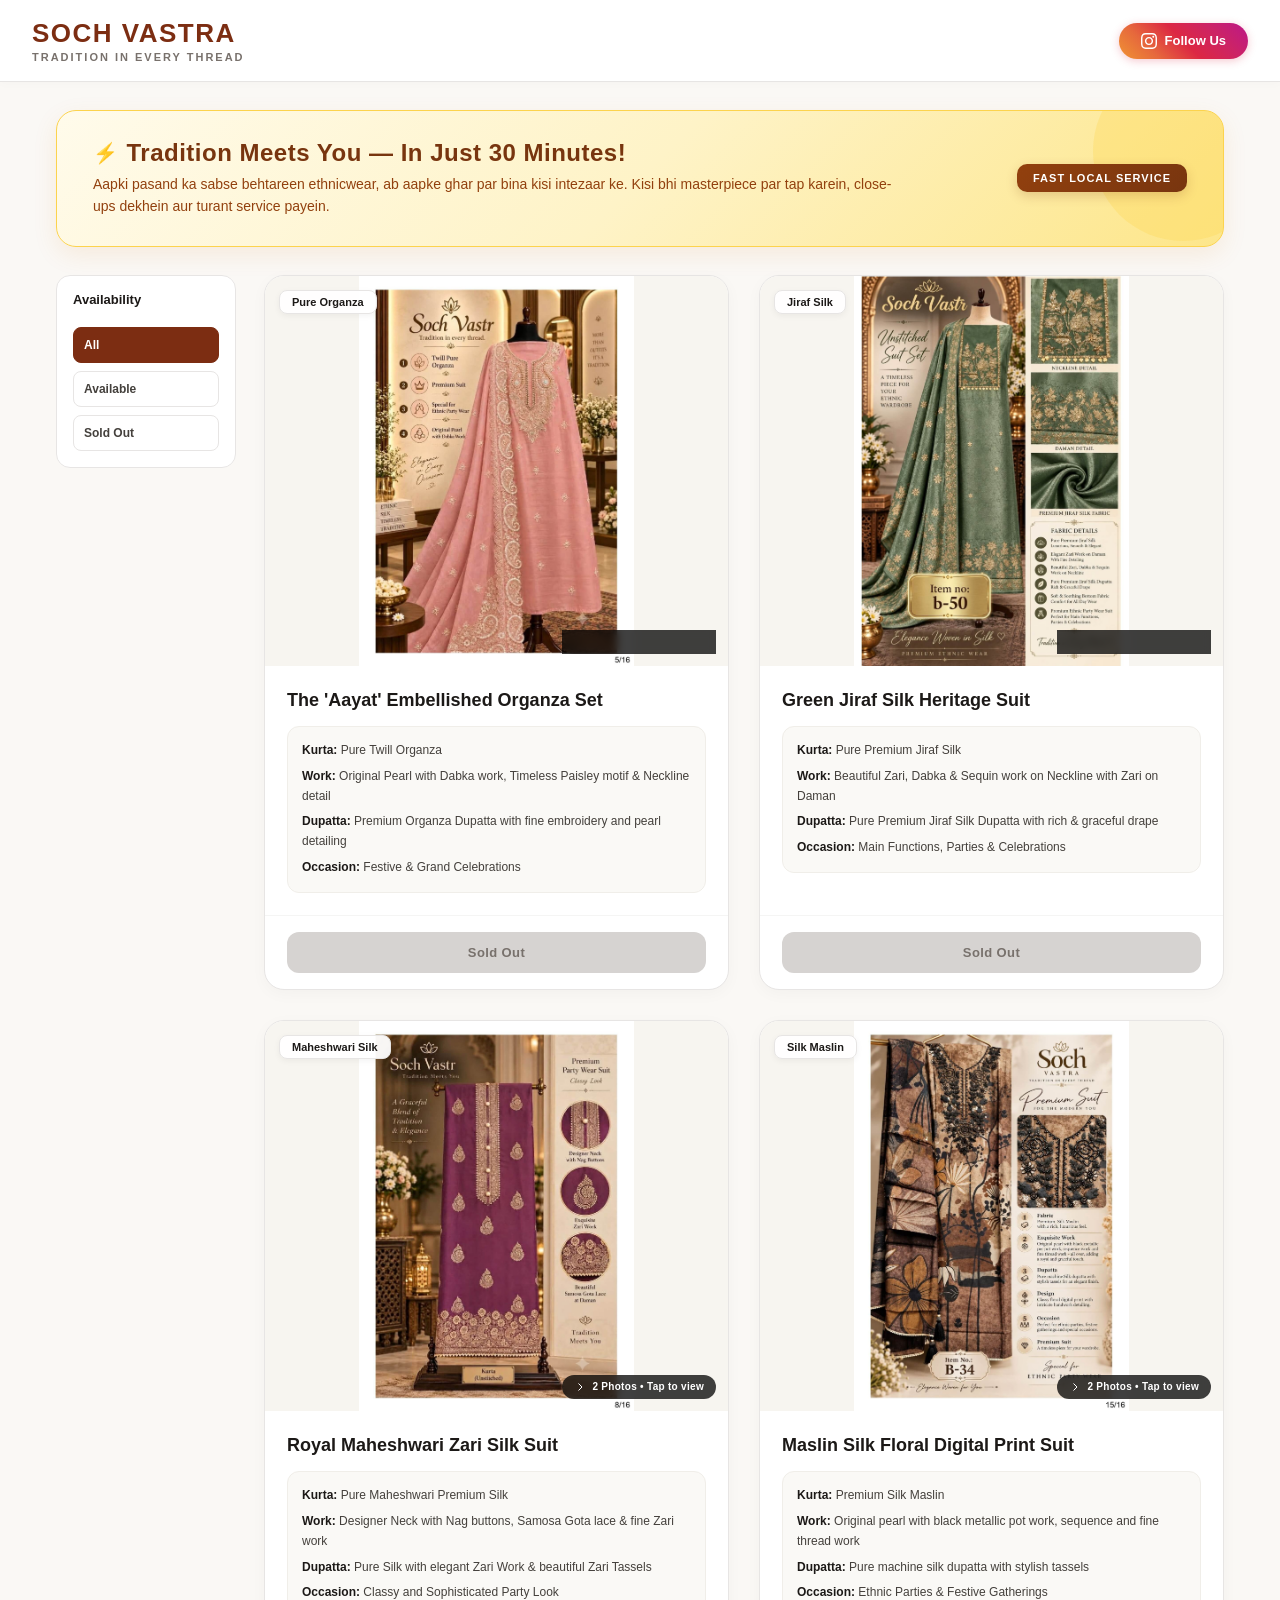
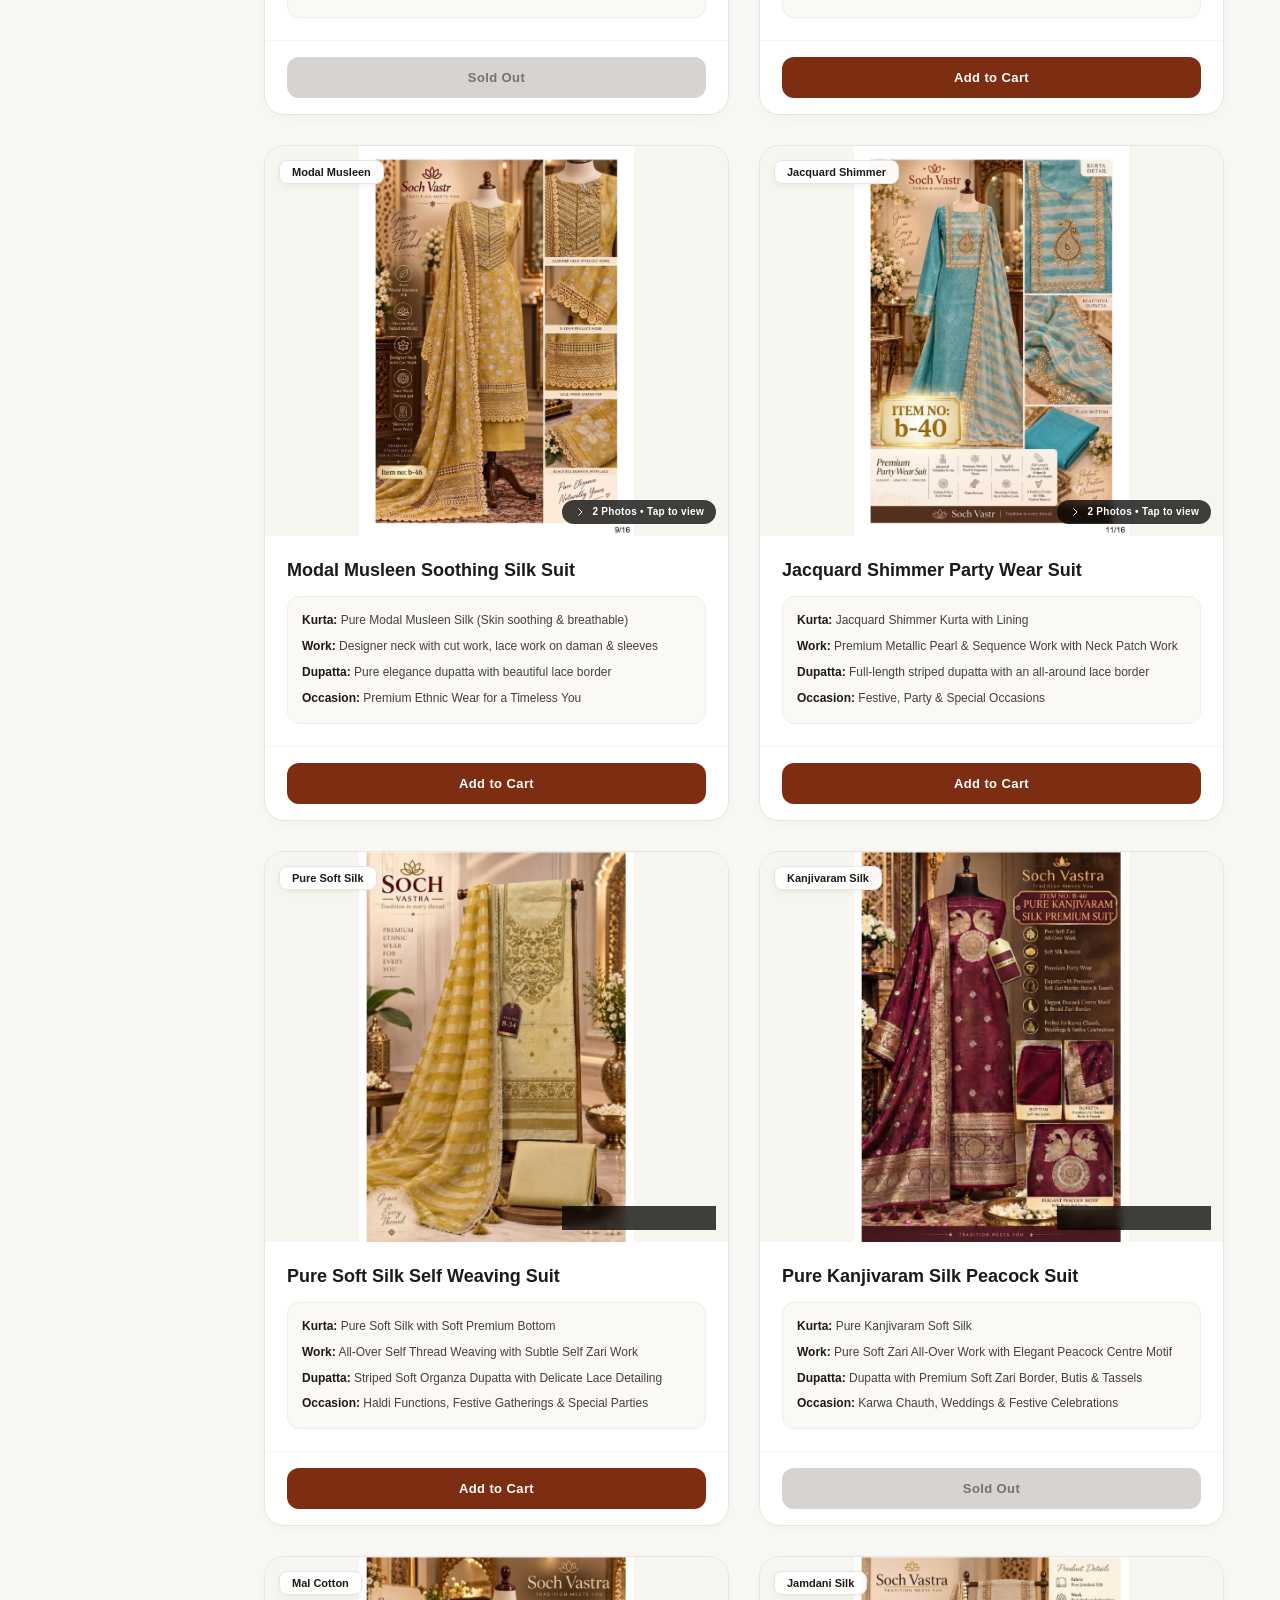
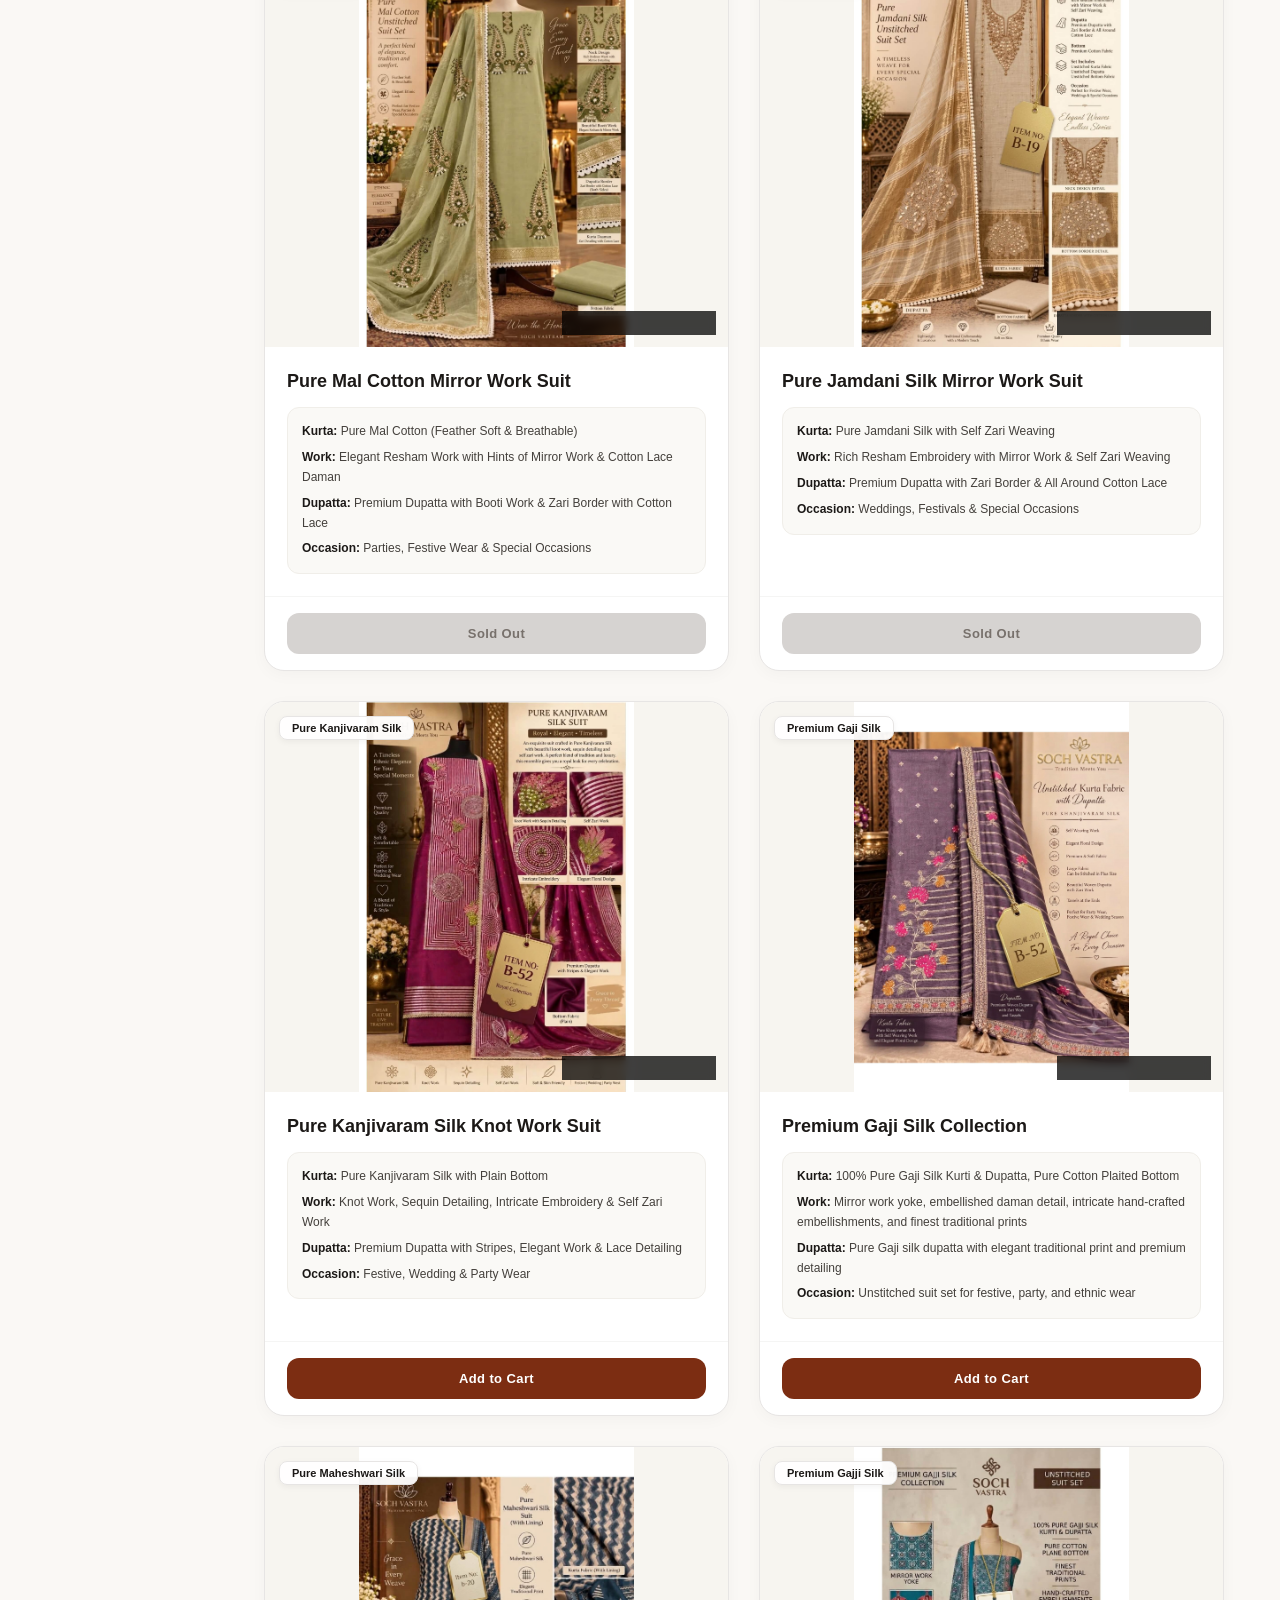
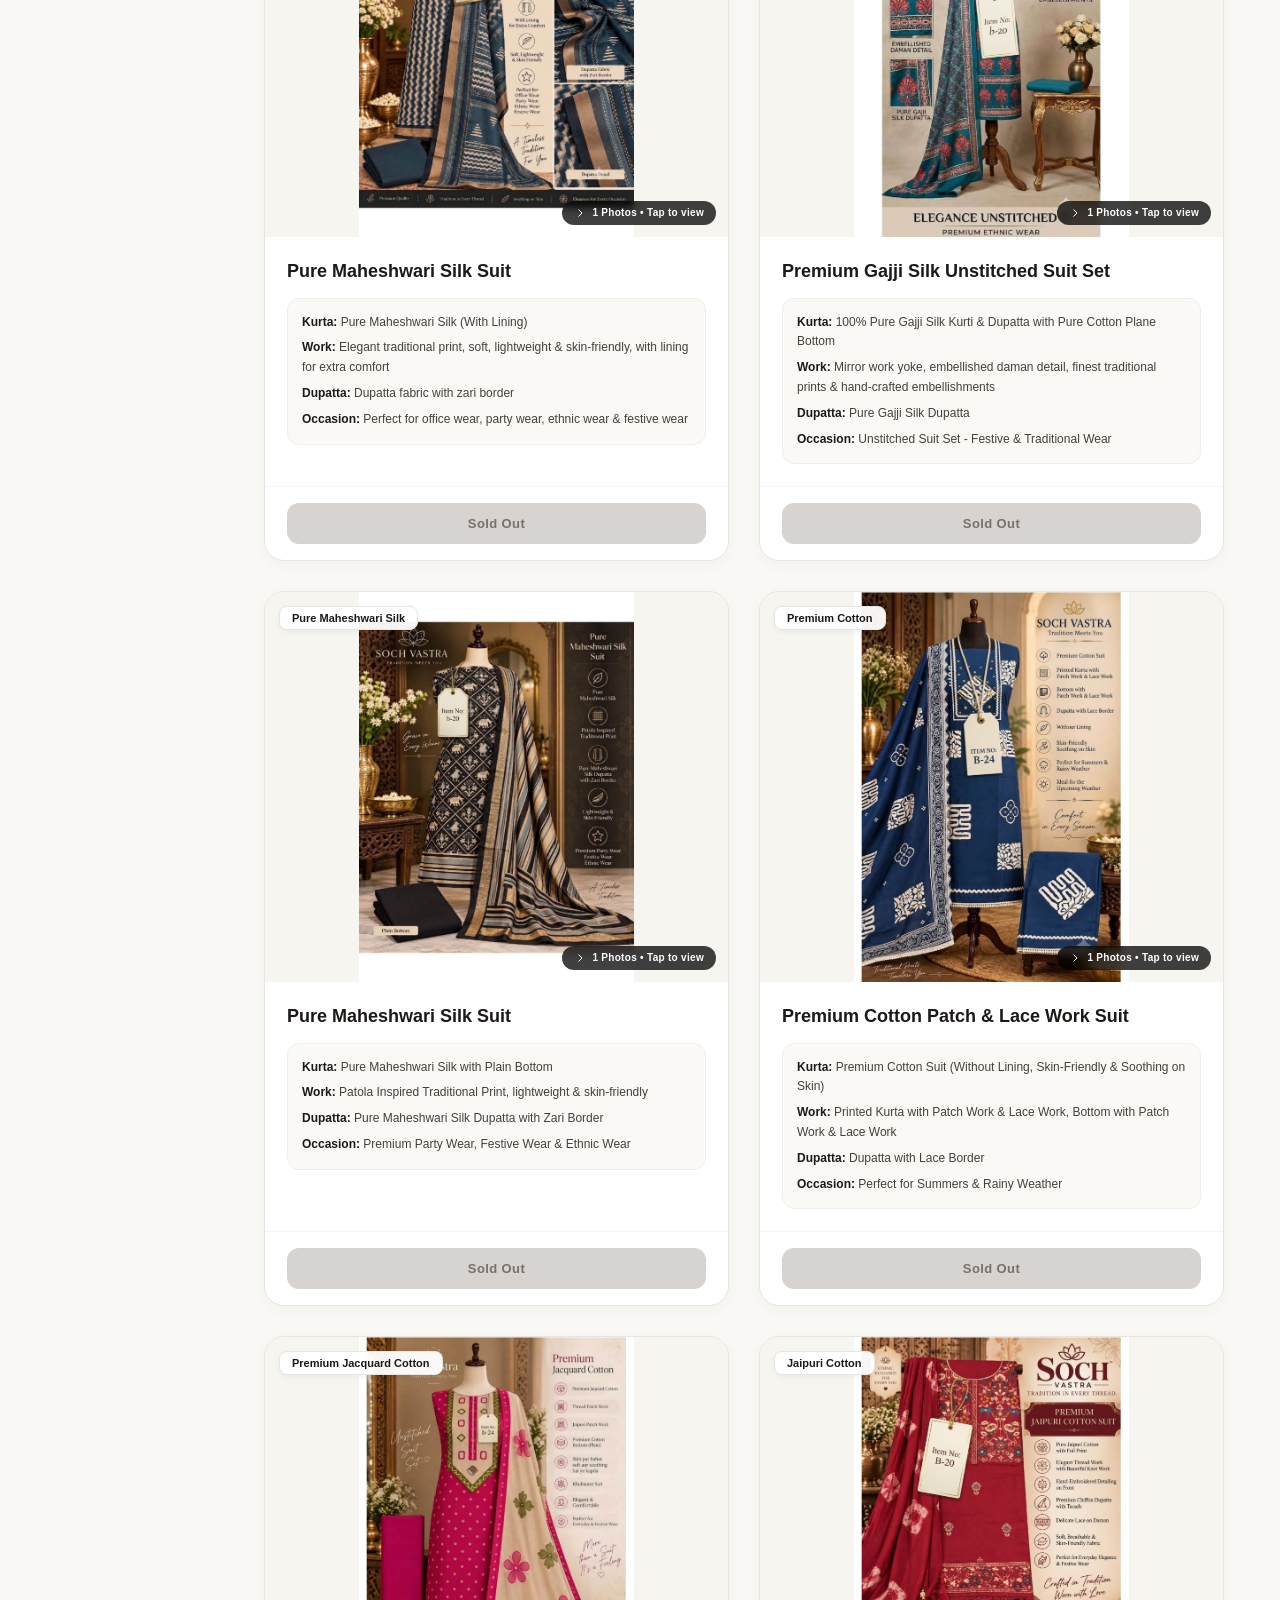
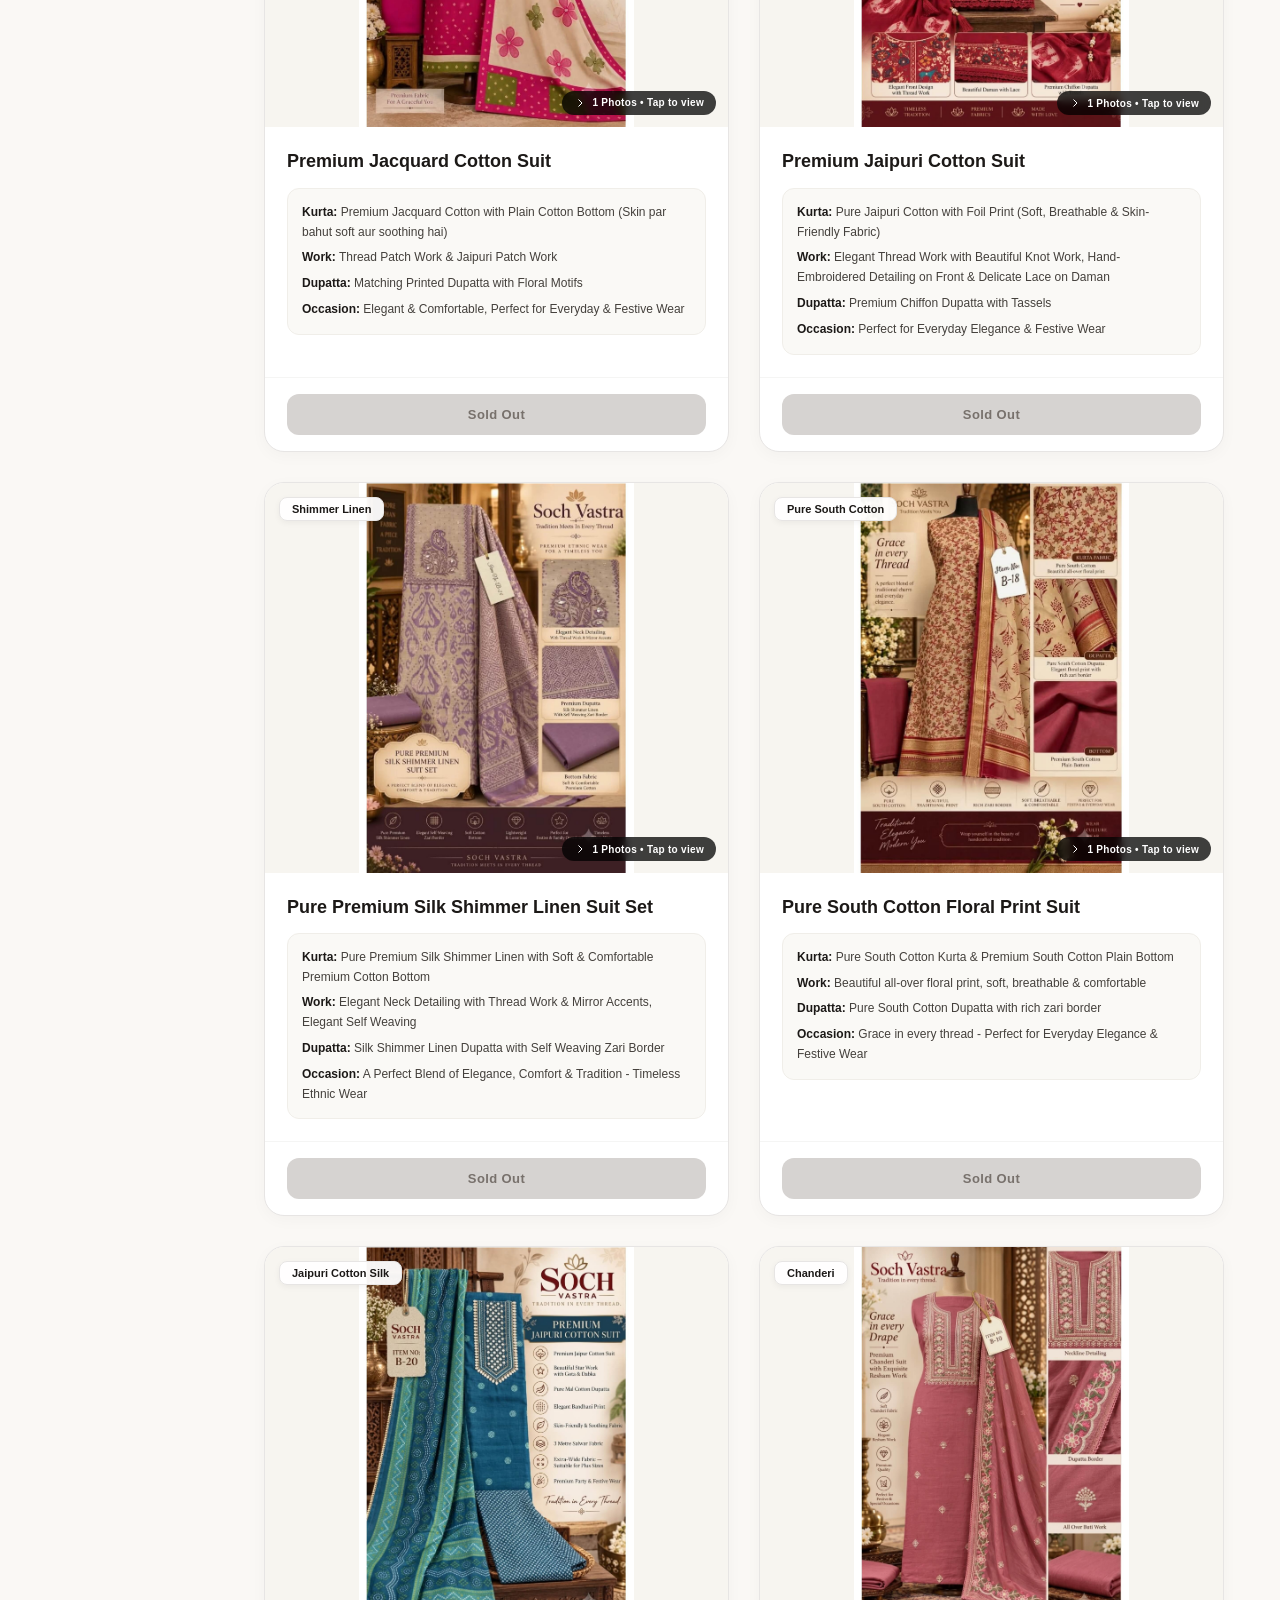
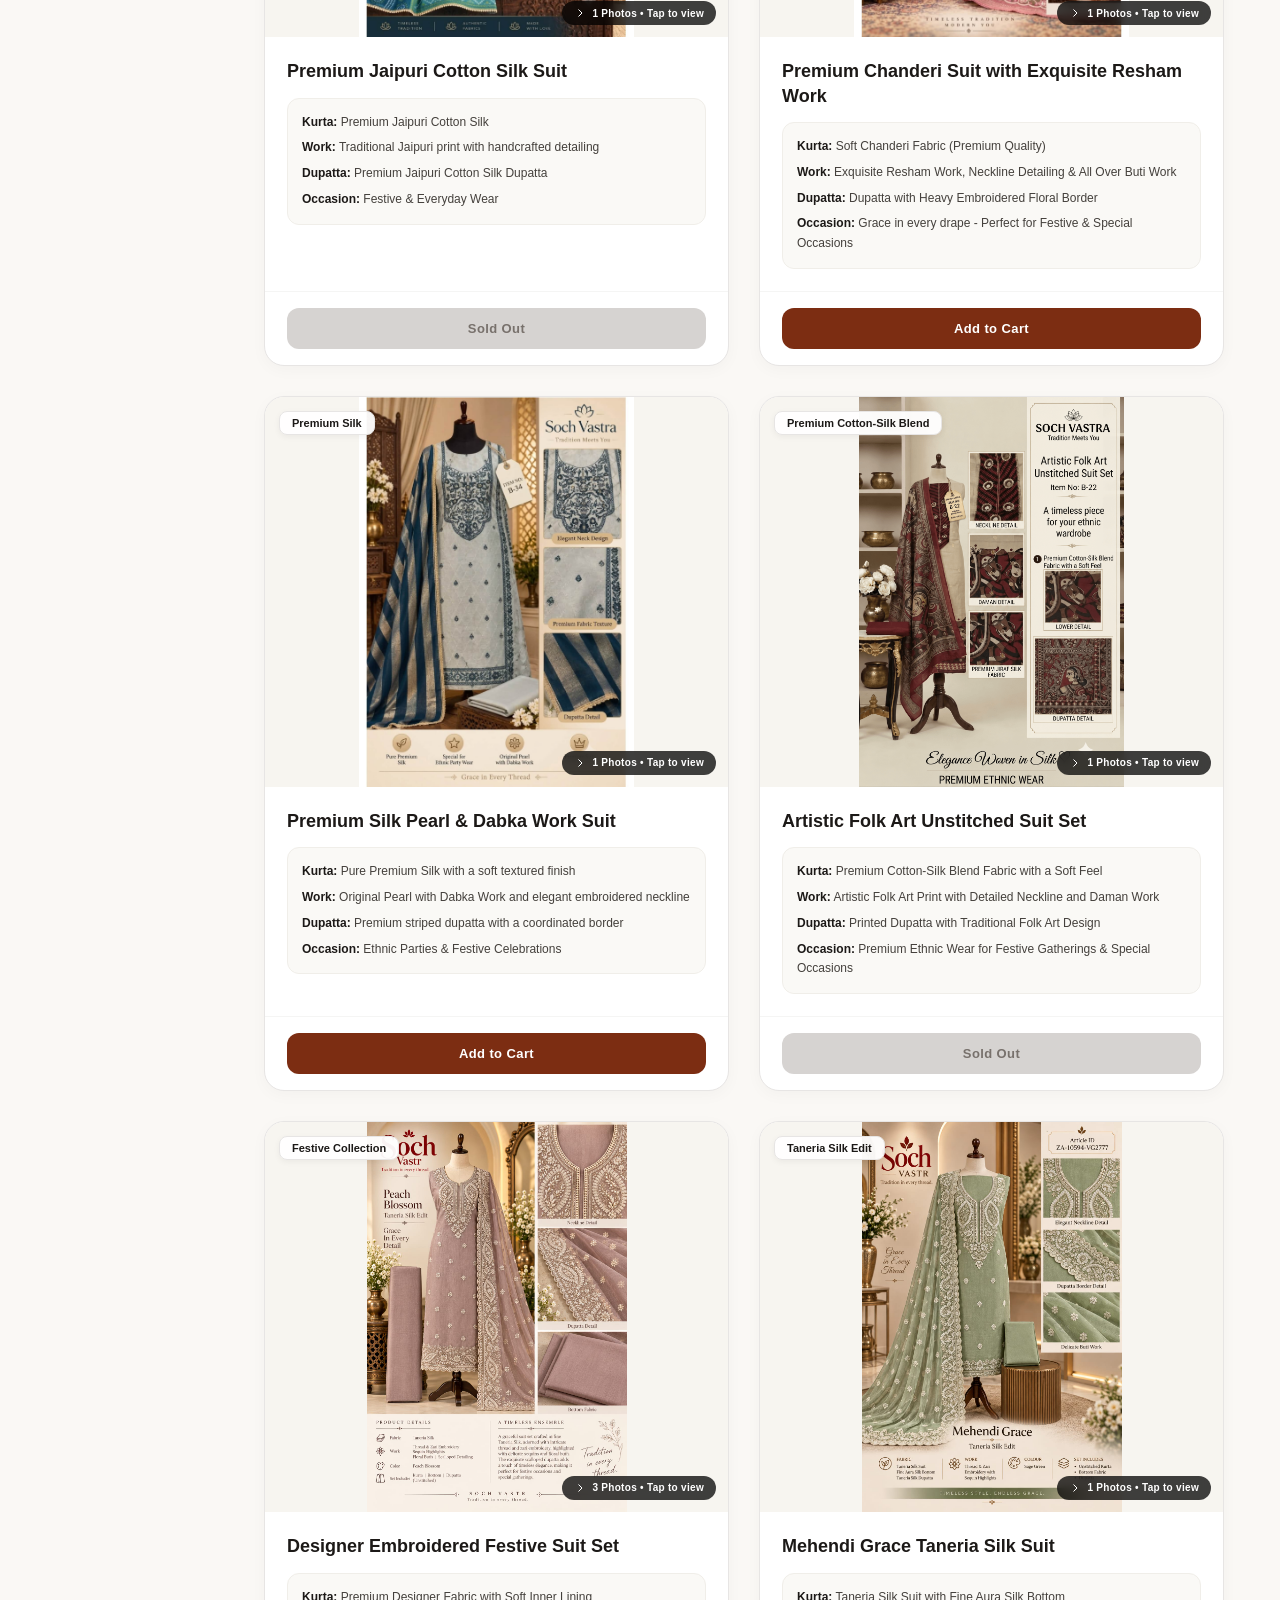
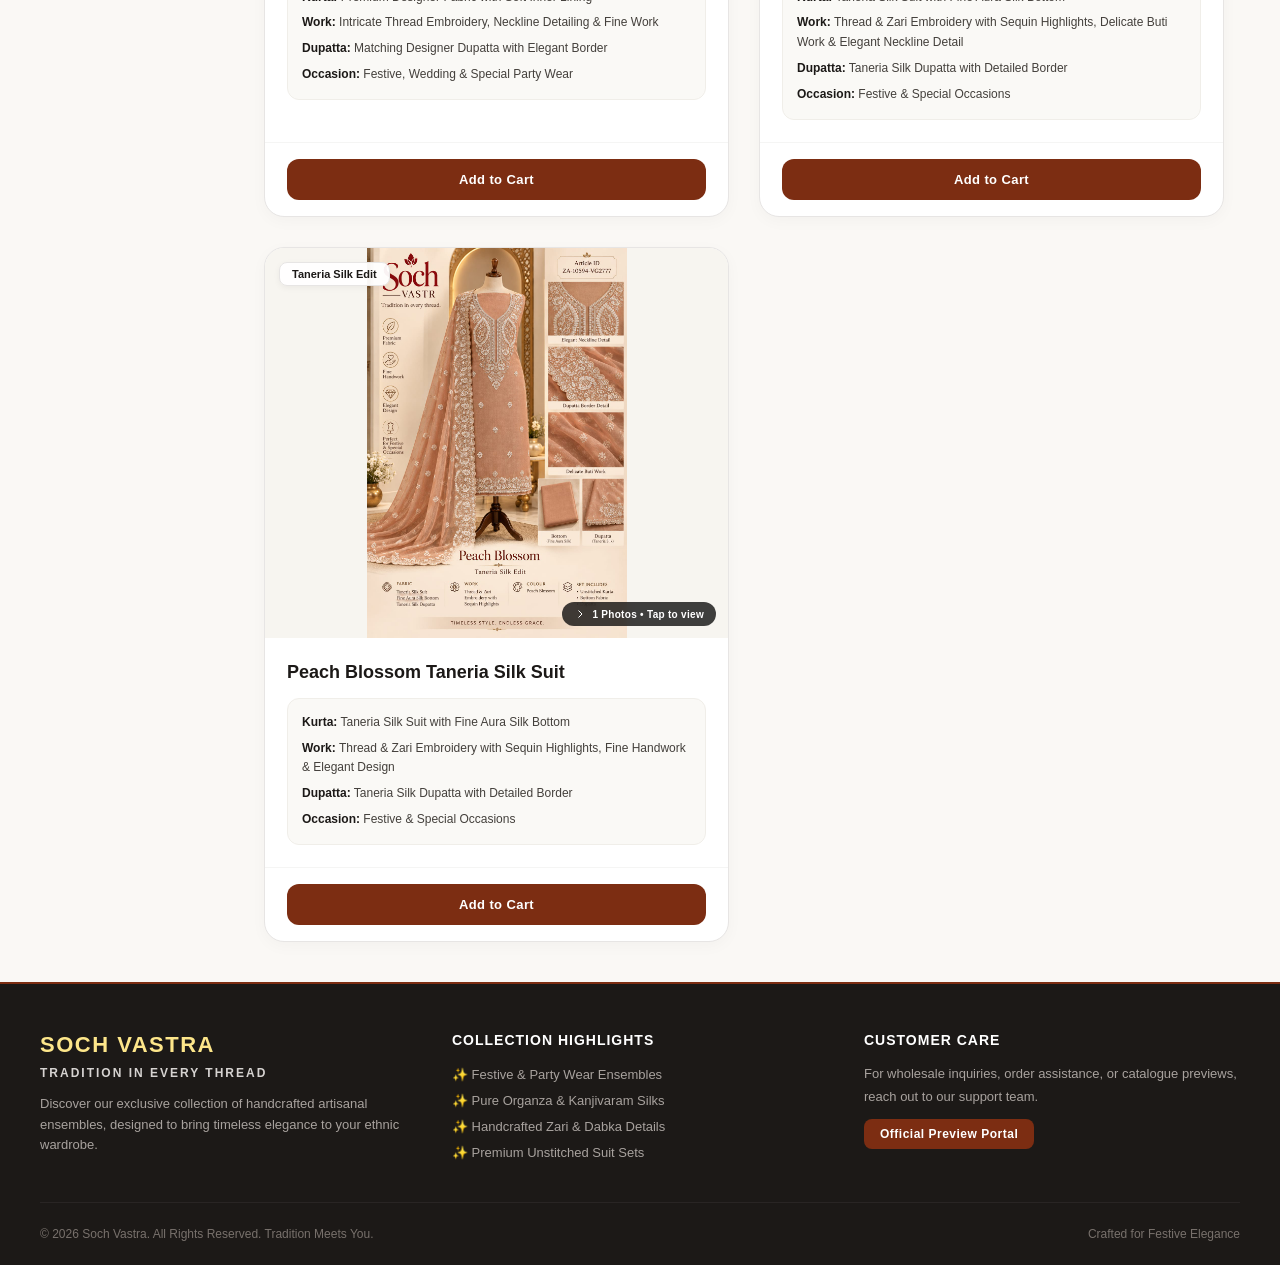
==== index.html @ 13b98786 "Update index.html" ====
<!DOCTYPE html>
<html lang="en">
<head>
  <meta charset="UTF-8" />
  <meta name="viewport" content="width=device-width, initial-scale=1.0" />
  <title>Soch Vastra | Festive Collection Vol. 1</title>
  <style>
    * { box-sizing: border-box; margin: 0; padding: 0; font-family: -apple-system, BlinkMacSystemFont, "Segoe UI", Roboto, sans-serif; }
    body { background-color: #FAF8F5; color: #2D2A26; padding-bottom: 0px; }
    
    header { position: sticky; top: 0; z-index: 30; background: #ffffff; border-bottom: 1px solid #E7E5E4; padding: 18px 32px; display: flex; align-items: center; justify-content: space-between; box-shadow: 0 2px 10px rgba(0,0,0,0.02); }
    .brand h1 { font-size: 26px; font-weight: 800; color: #7C2D12; letter-spacing: 1.5px; }
    .brand p { font-size: 11px; color: #78716C; text-transform: uppercase; letter-spacing: 2px; font-weight: 600; margin-top: 2px; }
    
    .header-actions { display: flex; gap: 12px; align-items: center; }

    /* Instagram Follow Button Styling */
    .insta-btn { background: linear-gradient(45deg, #f09433 0%, #e6683c 25%, #dc2743 50%, #cc2366 75%, #bc1888 100%); color: #ffffff; border: none; padding: 10px 22px; border-radius: 999px; cursor: pointer; display: flex; align-items: center; gap: 8px; font-size: 13px; font-weight: 600; text-decoration: none; transition: opacity 0.2s, transform 0.1s; box-shadow: 0 2px 8px rgba(220, 39, 67, 0.25); }
    .insta-btn:hover { opacity: 0.92; transform: translateY(-1px); }
    .insta-btn svg { width: 16px; height: 16px; fill: currentColor; }

    /* Updated Classy Royal Banner */
    .banner { max-width: 1200px; margin: 28px auto; padding: 28px 36px; background: linear-gradient(135deg, #FFFBEB 0%, #FEF3C7 50%, #FDE68A 100%); border: 1.5px solid #FCD34D; border-radius: 20px; display: flex; flex-wrap: wrap; align-items: center; justify-content: space-between; gap: 16px; box-shadow: 0 8px 24px rgba(217, 119, 6, 0.1); position: relative; overflow: hidden; }
    .banner::before { content: ''; position: absolute; top: -50px; right: -50px; width: 180px; height: 180px; background: rgba(252, 211, 77, 0.3); border-radius: 50%; pointer-events: none; }
    .banner-content { position: relative; z-index: 1; max-width: 820px; }
    .banner h2 { font-size: 24px; color: #78350F; margin-bottom: 6px; font-weight: 800; letter-spacing: 0.5px; display: flex; align-items: center; gap: 8px; }
    .banner h2 span { font-size: 20px; }
    .banner p { font-size: 14px; color: #92400E; font-weight: 500; line-height: 1.6; }
    .notice-tag { background: linear-gradient(135deg, #92400E 0%, #78350F 100%); color: #ffffff; font-size: 11px; font-weight: 700; padding: 8px 16px; border-radius: 10px; letter-spacing: 1px; text-transform: uppercase; box-shadow: 0 4px 12px rgba(120, 53, 15, 0.2); position: relative; z-index: 1; white-space: nowrap; }

    .container { max-width: 1200px; margin: 0 auto; padding: 0 16px; }
    .catalog-layout { display: grid; grid-template-columns: 180px minmax(0, 1fr); gap: 28px; align-items: start; }
    .grid { display: grid; grid-template-columns: repeat(auto-fill, minmax(340px, 1fr)); gap: 30px; }
    .status-filter { position: sticky; top: 104px; background: #ffffff; border: 1px solid #E7E5E4; border-radius: 14px; padding: 16px; }
    .status-filter h3 { color: #1C1917; font-size: 13px; margin-bottom: 12px; }
    .status-filter button { width: 100%; background: transparent; border: 1px solid #E7E5E4; border-radius: 8px; color: #44403C; cursor: pointer; font-size: 12px; font-weight: 600; margin-top: 8px; padding: 10px; text-align: left; }
    .status-filter button.active, .status-filter button:hover { background: #7C2D12; border-color: #7C2D12; color: #ffffff; }
    @media (max-width: 767px) {
      .catalog-layout { grid-template-columns: 1fr; gap: 16px; }
      .status-filter { position: static; display: flex; flex-wrap: wrap; gap: 8px; align-items: center; }
      .status-filter h3 { width: 100%; margin-bottom: 0; }
      .status-filter button { flex: 1 1 30%; margin-top: 0; text-align: center; }
    }

    /* Product Card */
    .card { background: #ffffff; border: 1px solid #E7E5E4; border-radius: 20px; overflow: hidden; display: flex; flex-direction: column; justify-content: space-between; box-shadow: 0 4px 16px rgba(0,0,0,0.03); cursor: pointer; transition: transform 0.25s ease, box-shadow 0.25s ease; }
    .card:hover { transform: translateY(-4px); box-shadow: 0 12px 28px rgba(0,0,0,0.08); }
    .card-img-wrap { position: relative; width: 100%; height: 390px; background: #F5F5F4; overflow: hidden; }
    .card-img-wrap img { width: 100%; height: 100%; object-fit: contain; background-color: #f7f5f0; transition: transform 0.3s ease; }
    .card:hover .card-img-wrap img { transform: scale(1.02); }
    
    .tag-left { position: absolute; top: 14px; left: 14px; background: rgba(255,255,255,0.95); color: #1C1917; font-size: 11px; font-weight: 700; padding: 5px 12px; border-radius: 8px; border: 1px solid #E7E5E4; box-shadow: 0 2px 6px rgba(0,0,0,0.05); z-index: 5; }
    .swipe-hint { position: absolute; bottom: 12px; right: 12px; background: rgba(0,0,0,0.75); backdrop-filter: blur(4px); color: #ffffff; font-size: 10px; font-weight: 600; padding: 6px 12px; border-radius: 20px; display: flex; align-items: center; gap: 6px; letter-spacing: 0.3px; }

    .card-body { padding: 22px; flex: 1; }
    .card-title { font-size: 18px; font-weight: 800; margin-bottom: 14px; color: #1C1917; line-height: 1.35; }
    .details-box { background: #FAF9F6; border: 1px solid #F0EEE9; border-radius: 12px; padding: 14px; font-size: 12px; line-height: 1.65; color: #44403C; display: flex; flex-direction: column; gap: 6px; }
    .details-box strong { color: #1C1917; font-weight: 600; }

    .card-action { padding: 16px 22px; border-top: 1px solid #F5F5F4; }
    .add-btn { width: 100%; background: #7C2D12; color: #ffffff; border: none; padding: 13px; border-radius: 12px; font-size: 13px; font-weight: 700; cursor: pointer; transition: background 0.2s, transform 0.1s; letter-spacing: 0.4px; }
    .add-btn:hover { background: #601F0C; }
    .add-btn:active { transform: scale(0.98); }
    .add-btn:disabled { background: #D6D3D1; color: #78716C; cursor: not-allowed; }
    .add-btn:disabled:hover, .add-btn:disabled:active { background: #D6D3D1; transform: none; }

    /* Modal Styling */
    .modal-overlay { position: fixed; inset: 0; background: rgba(0,0,0,0.7); backdrop-filter: blur(5px); z-index: 60; display: none; align-items: center; justify-content: center; padding: 16px; }
    .modal-box { background: #ffffff; border-radius: 24px; width: 100%; max-width: 920px; max-height: 90vh; overflow-y: auto; display: flex; flex-direction: column; position: relative; box-shadow: 0 24px 48px rgba(0,0,0,0.25); animation: modalPop 0.25s ease-out; }
    @keyframes modalPop { from { transform: scale(0.95); opacity: 0; } to { transform: scale(1); opacity: 1; } }
    
    .modal-close { position: absolute; top: 18px; right: 18px; background: #F5F5F4; border: none; font-size: 20px; width: 38px; height: 38px; border-radius: 50%; cursor: pointer; display: flex; align-items: center; justify-content: center; z-index: 10; color: #44403C; transition: background 0.2s; }
    .modal-close:hover { background: #E7E5E4; }
    
    .modal-content { display: flex; flex-direction: column; }
    @media(min-width: 768px) {
      .modal-content { flex-direction: row; }
    }

    /* Swipeable Gallery */
    .gallery-container { flex: 1.2; background: #FAF9F6; padding: 24px; display: flex; flex-direction: column; align-items: center; border-right: 1px solid #F5F5F4; }
    .swipe-track { width: 100%; display: flex; gap: 14px; overflow-x: auto; scroll-snap-type: x mandatory; -webkit-overflow-scrolling: touch; border-radius: 14px; padding-bottom: 8px; }
    .swipe-track::-webkit-scrollbar { height: 6px; }
    .swipe-track::-webkit-scrollbar-thumb { background: #D6D3D1; border-radius: 4px; }
    .swipe-slide { flex: 0 0 100%; scroll-snap-align: center; height: 440px; display: flex; align-items: center; justify-content: center; background: #ffffff; border-radius: 14px; overflow: hidden; border: 1px solid #E7E5E4; }
    .swipe-slide img { width: 100%; height: 100%; object-fit: contain; }
    
    .thumbnail-row { display: flex; gap: 8px; margin-top: 14px; width: 100%; overflow-x: auto; padding: 4px; }
    .thumb-btn { flex: 0 0 64px; height: 64px; border-radius: 10px; border: 2px solid transparent; overflow: hidden; cursor: pointer; background: #ffffff; transition: border-color 0.2s; }
    .thumb-btn.active { border-color: #7C2D12; }
    .thumb-btn img { width: 100%; height: 100%; object-fit: cover; }

    /* Modal Info */
    .modal-info { flex: 1; padding: 28px; display: flex; flex-direction: column; justify-content: space-between; }
    .modal-info h3 { font-size: 24px; font-weight: 800; color: #1C1917; margin-bottom: 8px; line-height: 1.3; }
  </style>
</head>
<body>

  <!-- Header Section -->
  <header>
    <div class="brand">
      <h1>SOCH VASTRA</h1>
      <p>Tradition in Every Thread</p>
    </div>
    <div class="header-actions">
      <!-- Follow Us Instagram Button -->
      <a href="https://www.instagram.com/soch.vastra" target="_blank" class="insta-btn" title="Follow Us">
        <svg viewBox="0 0 24 24"><path d="M12 2.163c3.204 0 3.584.012 4.85.07 3.252.148 4.771 1.691 4.919 4.919.058 1.265.069 1.645.069 4.849 0 3.205-.012 3.584-.069 4.849-.149 3.225-1.664 4.771-4.919 4.919-1.266.058-1.644.07-4.85.07-3.204 0-3.584-.012-4.849-.07-3.26-.149-4.771-1.699-4.919-4.92-.058-1.265-.07-1.644-.07-4.849 0-3.204.013-3.583.07-4.849.149-3.227 1.664-4.771 4.919-4.919 1.266-.057 1.645-.069 4.849-.069zm0-2.163c-3.259 0-3.667.014-4.947.072-4.358.2-6.78 2.618-6.98 6.98-.059 1.281-.073 1.689-.073 4.948 0 3.259.014 3.668.072 4.948.2 4.358 2.618 6.78 6.98 6.98 1.281.058 1.689.072 4.948.072 3.259 0 3.668-.014 4.948-.072 4.354-.2 6.782-2.618 6.979-6.98.059-1.28.073-1.689.073-4.948 0-3.259-.014-3.667-.072-4.947-.196-4.354-2.617-6.78-6.979-6.98-1.281-.059-1.69-.073-4.949-.073zm0 5.838c-3.403 0-6.162 2.759-6.162 6.162s2.759 6.163 6.162 6.163 6.162-2.759 6.162-6.163c0-3.403-2.759-6.162-6.162-6.162zm0 10.162c-2.209 0-4-1.79-4-4 0-2.209 1.791-4 4-4s4 1.791 4 4c0 2.21-1.791 4-4 4zm6.406-11.845c-.796 0-1.441.645-1.441 1.44s.645 1.44 1.441 1.44c.795 0 1.439-.645 1.439-1.44s-.644-1.44-1.439-1.44z"/></svg>
        <span>Follow Us</span>
      </a>
    </div>
  </header>

  <!-- Main Banner & Grid Container -->
  <div class="container">
    <div class="banner">
      <div class="banner-content">
        <h2><span>⚡</span> Tradition Meets You — In Just 30 Minutes!</h2>
        <p>Aapki pasand ka sabse behtareen ethnicwear, ab aapke ghar par bina kisi intezaar ke. Kisi bhi masterpiece par tap karein, close-ups dekhein aur turant service payein.</p>
      </div>
      <div class="notice-tag">Fast Local Service</div>
    </div>

    <div class="catalog-layout">
      <aside class="status-filter" aria-label="Filter products by availability">
        <h3>Availability</h3>
        <button class="active" type="button" data-status-filter="all" aria-pressed="true">All</button>
        <button type="button" data-status-filter="available" aria-pressed="false">Available</button>
        <button type="button" data-status-filter="soldOut" aria-pressed="false">Sold Out</button>
      </aside>
      <div class="grid" id="productGrid"></div>
    </div>
  </div>

  <!-- Footer Section -->
  <footer style="background-color: #1C1917; color: #E7E5E4; padding: 48px 24px 24px; border-top: 2px solid #7C2D12; margin-top: 40px;">
    <div style="max-width: 1200px; margin: 0 auto; display: grid; grid-template-columns: repeat(auto-fit, minmax(260px, 1fr)); gap: 36px; padding-bottom: 36px; border-bottom: 1px solid #292524;">
      <div>
        <h2 style="font-size: 22px; font-weight: 800; color: #FDE68A; letter-spacing: 1.5px; margin-bottom: 8px;">SOCH VASTRA</h2>
        <p style="font-size: 12px; text-transform: uppercase; letter-spacing: 2px; color: #D6D3D1; font-weight: 600; margin-bottom: 14px;">Tradition in Every Thread</p>
        <p style="font-size: 13px; line-height: 1.6; color: #A8A29E;">Discover our exclusive collection of handcrafted artisanal ensembles, designed to bring timeless elegance to your ethnic wardrobe.</p>
      </div>
      <div>
        <h4 style="font-size: 14px; font-weight: 700; color: #FFFFFF; text-transform: uppercase; letter-spacing: 1px; margin-bottom: 14px;">Collection Highlights</h4>
        <ul style="list-style: none; font-size: 13px; line-height: 2; color: #A8A29E;">
          <li>✨ Festive & Party Wear Ensembles</li>
          <li>✨ Pure Organza & Kanjivaram Silks</li>
          <li>✨ Handcrafted Zari & Dabka Details</li>
          <li>✨ Premium Unstitched Suit Sets</li>
        </ul>
      </div>
      <div>
        <h4 style="font-size: 14px; font-weight: 700; color: #FFFFFF; text-transform: uppercase; letter-spacing: 1px; margin-bottom: 14px;">Customer Care</h4>
        <p style="font-size: 13px; line-height: 1.8; color: #A8A29E; margin-bottom: 10px;">For wholesale inquiries, order assistance, or catalogue previews, reach out to our support team.</p>
        <span style="display: inline-block; background: #7C2D12; color: #FFFFFF; padding: 8px 16px; border-radius: 8px; font-size: 12px; font-weight: 700; letter-spacing: 0.5px;">Official Preview Portal</span>
      </div>
    </div>
    <div style="max-width: 1200px; margin: 24px auto 0; display: flex; flex-wrap: wrap; justify-content: space-between; align-items: center; font-size: 12px; color: #78716C; gap: 12px;">
      <p>&copy; 2026 Soch Vastra. All Rights Reserved. Tradition Meets You.</p>
      <p>Crafted for Festive Elegance</p>
    </div>
  </footer>

  <!-- Detailed Modal -->
  <div class="modal-overlay" id="detailModal">
    <div class="modal-box">
      <button class="modal-close" onclick="closeDetailModal()">&times;</button>
      <div class="modal-content" id="modalDynamicContent"></div>
    </div>
  </div>

  <script>
    const suits = [
      {
        id: "101",
        itemNo: "ITEM NO: 101",
        title: "The 'Aayat' Embellished Organza Set",
        badge: "Pure Organza",
        soldOut: true,
        soldOutMark: "D",
        images: ["images/1 (1).jpg", "images/1 (2).jpg", "images/1 (3).jpg", "images/1 (4).jpg", "images/1(5).jpg"],
        fabric: "Pure Twill Organza",
        work: "Original Pearl with Dabka work, Timeless Paisley motif & Neckline detail",
        dupatta: "Premium Organza Dupatta with fine embroidery and pearl detailing",
        occasion: "Festive & Grand Celebrations"
      },
      {
        id: "b-50",
        itemNo: "ITEM NO: B-50",
        title: "Green Jiraf Silk Heritage Suit",
        badge: "Jiraf Silk",
        soldOut: true,
        showSoldOut: true,
        images: ["images/2 (1).jpg", "images/2 (2).jpg"],
        fabric: "Pure Premium Jiraf Silk",
        work: "Beautiful Zari, Dabka & Sequin work on Neckline with Zari on Daman",
        dupatta: "Pure Premium Jiraf Silk Dupatta with rich & graceful drape",
        occasion: "Main Functions, Parties & Celebrations"
      },
      {
        id: "b-42",
        itemNo: "ITEM NO: B-42",
        title: "Royal Maheshwari Zari Silk Suit",
        badge: "Maheshwari Silk",
        soldOut: true,
        soldOutMark: "D",
        images: ["images/3 (1).jpg", "images/3 (2).jpg"],
        fabric: "Pure Maheshwari Premium Silk",
        work: "Designer Neck with Nag buttons, Samosa Gota lace & fine Zari work",
        dupatta: "Pure Silk with elegant Zari Work & beautiful Zari Tassels",
        occasion: "Classy and Sophisticated Party Look"
      },
      {
        id: "b-34-1",
        itemNo: "ITEM NO: B-34",
        title: "Maslin Silk Floral Digital Print Suit",
        badge: "Silk Maslin",
        images: ["images/4 (1).jpg", "images/4 (2).jpg"],
        fabric: "Premium Silk Maslin",
        work: "Original pearl with black metallic pot work, sequence and fine thread work",
        dupatta: "Pure machine silk dupatta with stylish tassels",
        occasion: "Ethnic Parties & Festive Gatherings"
      },
      {
        id: "b-46",
        itemNo: "ITEM NO: B-46",
        title: "Modal Musleen Soothing Silk Suit",
        badge: "Modal Musleen",
        images: ["images/5 (1).jpg", "images/5 (2).jpg"],
        fabric: "Pure Modal Musleen Silk (Skin soothing & breathable)",
        work: "Designer neck with cut work, lace work on daman & sleeves",
        dupatta: "Pure elegance dupatta with beautiful lace border",
        occasion: "Premium Ethnic Wear for a Timeless You"
      },
      {
        id: "b-40-shimmer",
        itemNo: "ITEM NO: B-40",
        title: "Jacquard Shimmer Party Wear Suit",
        badge: "Jacquard Shimmer",
        images: ["images/6 (1).jpg", "images/6 (2).jpg"],
        fabric: "Jacquard Shimmer Kurta with Lining",
        work: "Premium Metallic Pearl & Sequence Work with Neck Patch Work",
        dupatta: "Full-length striped dupatta with an all-around lace border",
        occasion: "Festive, Party & Special Occasions"
      },
      {
        id: "b-34-final",
        itemNo: "ITEM NO: B-34",
        title: "Pure Soft Silk Self Weaving Suit",
        badge: "Pure Soft Silk",
        images: ["images/7 (1).jpg", "images/7 (2).jpg"],
        fabric: "Pure Soft Silk with Soft Premium Bottom",
        work: "All-Over Self Thread Weaving with Subtle Self Zari Work",
        dupatta: "Striped Soft Organza Dupatta with Delicate Lace Detailing",
        occasion: "Haldi Functions, Festive Gatherings & Special Parties"
      },
      {
        id: "b-40-kanjivaram",
        itemNo: "ITEM NO: B-40",
        title: "Pure Kanjivaram Silk Peacock Suit",
        badge: "Kanjivaram Silk",
        soldOut: true,
        showSoldOut: true,
        images: ["images/8 (1).jpg", "images/8 (2).jpg"],
        fabric: "Pure Kanjivaram Soft Silk",
        work: "Pure Soft Zari All-Over Work with Elegant Peacock Centre Motif",
        dupatta: "Dupatta with Premium Soft Zari Border, Butis & Tassels",
        occasion: "Karwa Chauth, Weddings & Festive Celebrations"
      },
      {
        id: "b-18-1",
        itemNo: "ITEM NO: B-18",
        title: "Pure Mal Cotton Mirror Work Suit",
        badge: "Mal Cotton",
        soldOut: true,
        soldOutMark: "SA",
        images: ["images/9 (1).jpg", "images/9 (2).jpg", "images/9 (3).jpg"],
        fabric: "Pure Mal Cotton (Feather Soft & Breathable)",
        work: "Elegant Resham Work with Hints of Mirror Work & Cotton Lace Daman",
        dupatta: "Premium Dupatta with Booti Work & Zari Border with Cotton Lace",
        occasion: "Parties, Festive Wear & Special Occasions"
      },
      {
        id: "b-19",
        itemNo: "ITEM NO: B-19",
        title: "Pure Jamdani Silk Mirror Work Suit",
        badge: "Jamdani Silk",
        soldOut: true,
        showSoldOut: true,
        soldOutMark: "D",
        images: ["images/10 (1).jpg", "images/10 (2).jpg"],
        fabric: "Pure Jamdani Silk with Self Zari Weaving",
        work: "Rich Resham Embroidery with Mirror Work & Self Zari Weaving",
        dupatta: "Premium Dupatta with Zari Border & All Around Cotton Lace",
        occasion: "Weddings, Festivals & Special Occasions"
      },
      {
        id: "b-52-kanjivaram",
        itemNo: "ITEM NO: B-52",
        title: "Pure Kanjivaram Silk Knot Work Suit",
        badge: "Pure Kanjivaram Silk",
        images: ["images/11 (1).jpg", "images/11 (2).jpg"],
        fabric: "Pure Kanjivaram Silk with Plain Bottom",
        work: "Knot Work, Sequin Detailing, Intricate Embroidery & Self Zari Work",
        dupatta: "Premium Dupatta with Stripes, Elegant Work & Lace Detailing",
        occasion: "Festive, Wedding & Party Wear"
      },
      {
        id: "b-52",
        itemNo: "ITEM NO: B-52",
        title: "Premium Gaji Silk Collection",
        badge: "Premium Gaji Silk",
        images: ["images/12 (1).jpg", "images/12 (2).jpg"],
        fabric: "100% Pure Gaji Silk Kurti & Dupatta, Pure Cotton Plaited Bottom",
        work: "Mirror work yoke, embellished daman detail, intricate hand-crafted embellishments, and finest traditional prints",
        dupatta: "Pure Gaji silk dupatta with elegant traditional print and premium detailing",
        occasion: "Unstitched suit set for festive, party, and ethnic wear"
      },
      {
        id: "b-20-silk",
        itemNo: "ITEM NO: B-20",
        title: "Pure Maheshwari Silk Suit",
        badge: "Pure Maheshwari Silk",
        soldOut: true,
        showSoldOut: true,
        images: ["images/13.jpg"],
        fabric: "Pure Maheshwari Silk (With Lining)",
        work: "Elegant traditional print, soft, lightweight & skin-friendly, with lining for extra comfort",
        dupatta: "Dupatta fabric with zari border",
        occasion: "Perfect for office wear, party wear, ethnic wear & festive wear"
      },
      {
        id: "gajji-silk-b20",
        itemNo: "ITEM NO: B-20",
        title: "Premium Gajji Silk Unstitched Suit Set",
        badge: "Premium Gajji Silk",
        soldOut: true,
        images: ["images/14.jpg"],
        fabric: "100% Pure Gajji Silk Kurti & Dupatta with Pure Cotton Plane Bottom",
        work: "Mirror work yoke, embellished daman detail, finest traditional prints & hand-crafted embellishments",
        dupatta: "Pure Gajji Silk Dupatta",
        occasion: "Unstitched Suit Set - Festive & Traditional Wear"
      },
      {
        id: "b-20-maheshwari-silk",
        itemNo: "ITEM NO: B-20",
        title: "Pure Maheshwari Silk Suit",
        badge: "Pure Maheshwari Silk",
        soldOut: true,
        showSoldOut: true,
        images: ["images/15.jpg"],
        fabric: "Pure Maheshwari Silk with Plain Bottom",
        work: "Patola Inspired Traditional Print, lightweight & skin-friendly",
        dupatta: "Pure Maheshwari Silk Dupatta with Zari Border",
        occasion: "Premium Party Wear, Festive Wear & Ethnic Wear"
      },
      {
        id: "premium-cotton-b24",
        itemNo: "ITEM NO: B-24",
        title: "Premium Cotton Patch & Lace Work Suit",
        badge: "Premium Cotton",
        soldOut: true,
        soldOutMark: "S",
        images: ["images/16.jpg"],
        fabric: "Premium Cotton Suit (Without Lining, Skin-Friendly & Soothing on Skin)",
        work: "Printed Kurta with Patch Work & Lace Work, Bottom with Patch Work & Lace Work",
        dupatta: "Dupatta with Lace Border",
        occasion: "Perfect for Summers & Rainy Weather"
      },
      {
        id: "jacquard-cotton-b24",
        itemNo: "ITEM NO: B-24",
        title: "Premium Jacquard Cotton Suit",
        badge: "Premium Jacquard Cotton",
        soldOut: true,
        showSoldOut: true,
        images: ["images/17.jpg"],
        fabric: "Premium Jacquard Cotton with Plain Cotton Bottom (Skin par bahut soft aur soothing hai)",
        work: "Thread Patch Work & Jaipuri Patch Work",
        dupatta: "Matching Printed Dupatta with Floral Motifs",
        occasion: "Elegant & Comfortable, Perfect for Everyday & Festive Wear"
      },
      {
        id: "premium-jaipuri-cotton-b20",
        itemNo: "ITEM NO: B-20",
        title: "Premium Jaipuri Cotton Suit",
        badge: "Jaipuri Cotton",
        soldOut: true,
        showSoldOut: true,
        images: ["images/18.jpg"],
        fabric: "Pure Jaipuri Cotton with Foil Print (Soft, Breathable & Skin-Friendly Fabric)",
        work: "Elegant Thread Work with Beautiful Knot Work, Hand-Embroidered Detailing on Front & Delicate Lace on Daman",
        dupatta: "Premium Chiffon Dupatta with Tassels",
        occasion: "Perfect for Everyday Elegance & Festive Wear"
      },
      {
        id: "b-24-shimmer-linen",
        itemNo: "ITEM NO: B-24",
        title: "Pure Premium Silk Shimmer Linen Suit Set",
        badge: "Shimmer Linen",
        soldOut: true,
        showSoldOut: true,
        images: ["images/19.jpg"],
        fabric: "Pure Premium Silk Shimmer Linen with Soft & Comfortable Premium Cotton Bottom",
        work: "Elegant Neck Detailing with Thread Work & Mirror Accents, Elegant Self Weaving",
        dupatta: "Silk Shimmer Linen Dupatta with Self Weaving Zari Border",
        occasion: "A Perfect Blend of Elegance, Comfort & Tradition - Timeless Ethnic Wear"
      },
      {
        id: "south-cotton-b18",
        itemNo: "ITEM NO: B-18",
        title: "Pure South Cotton Floral Print Suit",
        badge: "Pure South Cotton",
        soldOut: true,
        showSoldOut: true,
        images: ["images/20.jpg"],
        fabric: "Pure South Cotton Kurta & Premium South Cotton Plain Bottom",
        work: "Beautiful all-over floral print, soft, breathable & comfortable",
        dupatta: "Pure South Cotton Dupatta with rich zari border",
        occasion: "Grace in every thread - Perfect for Everyday Elegance & Festive Wear"
      },
      {
        id: "b-20-jaipuri",
        itemNo: "ITEM NO: B-20",
        title: "Premium Jaipuri Cotton Silk Suit",
        badge: "Jaipuri Cotton Silk",
        soldOut: true,
        soldOutMark: "D",
        images: ["images/22.jpg"],
        fabric: "Premium Jaipuri Cotton Silk",
        work: "Traditional Jaipuri print with handcrafted detailing",
        dupatta: "Premium Jaipuri Cotton Silk Dupatta",
        occasion: "Festive & Everyday Wear"
      },
      {
        id: "b-10-chanderi",
        itemNo: "ITEM NO: B-10",
        title: "Premium Chanderi Suit with Exquisite Resham Work",
        badge: "Chanderi",
        soldOut: false,
        images: ["images/23.jpg"],
        fabric: "Soft Chanderi Fabric (Premium Quality)",
        work: "Exquisite Resham Work, Neckline Detailing & All Over Buti Work",
        dupatta: "Dupatta with Heavy Embroidered Floral Border",
        occasion: "Grace in every drape - Perfect for Festive & Special Occasions"
      },
      {
        id: "b-34-floral",
        itemNo: "ITEM NO: B-34",
        title: "Premium Silk Pearl & Dabka Work Suit",
        badge: "Premium Silk",
        images: ["images/21.jpg"],
        fabric: "Pure Premium Silk with a soft textured finish",
        work: "Original Pearl with Dabka Work and elegant embroidered neckline",
        dupatta: "Premium striped dupatta with a coordinated border",
        occasion: "Ethnic Parties & Festive Celebrations"
      },
      {
        id: "b-22-folk-art",
        itemNo: "ITEM NO: B-22",
        title: "Artistic Folk Art Unstitched Suit Set",
        badge: "Premium Cotton-Silk Blend",
        soldOut: true,
        images: ["images/388863.png"],
        fabric: "Premium Cotton-Silk Blend Fabric with a Soft Feel",
        work: "Artistic Folk Art Print with Detailed Neckline and Daman Work",
        dupatta: "Printed Dupatta with Traditional Folk Art Design",
        occasion: "Premium Ethnic Wear for Festive Gatherings & Special Occasions"
      },
      {
        id: "item-25",
        title: "Designer Embroidered Festive Suit Set",
        badge: "Festive Collection",
        soldOut: false,
        images: ["images/25.jpeg", "images/25(1).jpeg", "images/25(2).jpeg"],
        fabric: "Premium Designer Fabric with Soft Inner Lining",
        work: "Intricate Thread Embroidery, Neckline Detailing & Fine Work",
        dupatta: "Matching Designer Dupatta with Elegant Border",
        occasion: "Festive, Wedding & Special Party Wear"
      },
      {
        id: "item-26",
        title: "Mehendi Grace Taneria Silk Suit",
        badge: "Taneria Silk Edit",
        soldOut: false,
        images: ["images/26.jpeg"],
        fabric: "Taneria Silk Suit with Fine Aura Silk Bottom",
        work: "Thread & Zari Embroidery with Sequin Highlights, Delicate Buti Work & Elegant Neckline Detail",
        dupatta: "Taneria Silk Dupatta with Detailed Border",
        occasion: "Festive & Special Occasions"
      },
      {
        id: "item-27",
        title: "Peach Blossom Taneria Silk Suit",
        badge: "Taneria Silk Edit",
        soldOut: false,
        images: ["images/27.jpeg"],
        fabric: "Taneria Silk Suit with Fine Aura Silk Bottom",
        work: "Thread & Zari Embroidery with Sequin Highlights, Fine Handwork & Elegant Design",
        dupatta: "Taneria Silk Dupatta with Detailed Border",
        occasion: "Festive & Special Occasions"
      }
  ];

  let statusFilter = "all";

  document.querySelectorAll("[data-status-filter]").forEach(button => {
    button.addEventListener("click", () => {
      statusFilter = button.dataset.statusFilter;
      document.querySelectorAll("[data-status-filter]").forEach(control => {
        const isActive = control === button;
        control.classList.toggle("active", isActive);
        control.setAttribute("aria-pressed", String(isActive));
      });
      renderGrid();
    });
  });

  function renderGrid() {
    const container = document.getElementById("productGrid");
    const filteredSuits = suits.filter(s => {
      if (statusFilter === "available") return !s.soldOut;
      if (statusFilter === "soldOut") return s.soldOut === true;
      return true;
    });

    container.innerHTML = filteredSuits.map(s => `
      <div class="card" onclick="openDetailModal('${s.id}')">
        <div>
          <div class="card-img-wrap">
            <img src="${s.images[0]}" alt="${s.title}" onerror="this.onerror=null; this.src='https://placehold.co/600x800/FAF5EE/7C2D12?text=Soch+Vastr';" />
            <span class="tag-left">${s.badge}</span>
            <div class="swipe-hint">
              <svg width="12" height="12" fill="none" stroke="currentColor" stroke-width="2" viewBox="0 0 24 24"><path d="M9 5l7 7-7 7"></path></svg>
              ${s.images.length} Photos • Tap to view
            </div>
          </div>
          <div class="card-body">
            <h3 class="card-title">${s.title}</h3>
            <div class="details-box">
              <div><strong>Kurta:</strong> ${s.fabric}</div>
              <div><strong>Work:</strong> ${s.work}</div>
              <div><strong>Dupatta:</strong> ${s.dupatta}</div>
              <div><strong>Occasion:</strong> ${s.occasion}</div>
            </div>
          </div>
        </div>
        <div class="card-action">
          <button class="add-btn" ${s.soldOut ? 'disabled' : ''} onclick="event.stopPropagation();">${s.soldOut ? 'Sold Out' : 'Add to Cart'}</button>
        </div>
      </div>
    `).join("");
  }

  function openDetailModal(id) {
    const suit = suits.find(s => s.id === id);
    const modal = document.getElementById("detailModal");
    const content = document.getElementById("modalDynamicContent");

    content.innerHTML = `
      <div class="gallery-container">
        <div class="swipe-track" id="swipeTrack">
          ${suit.images.map((img, idx) => `
            <div class="swipe-slide" id="slide-${idx}">
              <img src="${img}" alt="${suit.title} preview" onerror="this.onerror=null; this.src='https://placehold.co/600x800/FAF5EE/7C2D12?text=Soch+Vastr';" />
            </div>
          `).join("")}
        </div>
        <div style="font-size: 11px; color: #78716C; margin-top: 8px; display:flex; align-items:center; gap:5px; font-weight: 500;">
          <span>👉 Swipe horizontally or select thumbnails below to inspect details</span>
        </div>
        <div class="thumbnail-row">
          ${suit.images.map((img, idx) => `
            <button class="thumb-btn ${idx === 0 ? 'active' : ''}" onclick="scrollToSlide(${idx})">
              <img src="${img}" alt="thumb" onerror="this.onerror=null; this.src='https://placehold.co/100x100/FAF5EE/7C2D12?text=Img';" />
            </button>
          `).join("")}
        </div>
      </div>
      <div class="modal-info">
        <div>
          <h3>${suit.title}</h3>
          <div class="details-box" style="margin-top: 14px;">
            <div><strong>Fabric:</strong> ${suit.fabric}</div>
            <div><strong>Work & Pattern:</strong> ${suit.work}</div>
            <div><strong>Dupatta:</strong> ${suit.dupatta}</div>
            <div><strong>Ideal For:</strong> ${suit.occasion}</div>
          </div>
        </div>
      </div>
    `;
    modal.style.display = "flex";

    const track = document.getElementById("swipeTrack");
    track.addEventListener("scroll", () => {
      const slideWidth = track.offsetWidth;
      const currentIdx = Math.round(track.scrollLeft / slideWidth);
      document.querySelectorAll(".thumb-btn").forEach((btn, i) => {
        btn.classList.toggle("active", i === currentIdx);
      });
    });
  }

  function scrollToSlide(idx) {
    const track = document.getElementById("swipeTrack");
    const slide = document.getElementById(`slide-${idx}`);
    if (slide && track) {
      track.scrollTo({ left: slide.offsetLeft - track.offsetLeft, behavior: "smooth" });
    }
  }

  function closeDetailModal() {
    document.getElementById("detailModal").style.display = "none";
  }

  renderGrid();
  </script>
</body>
</html>
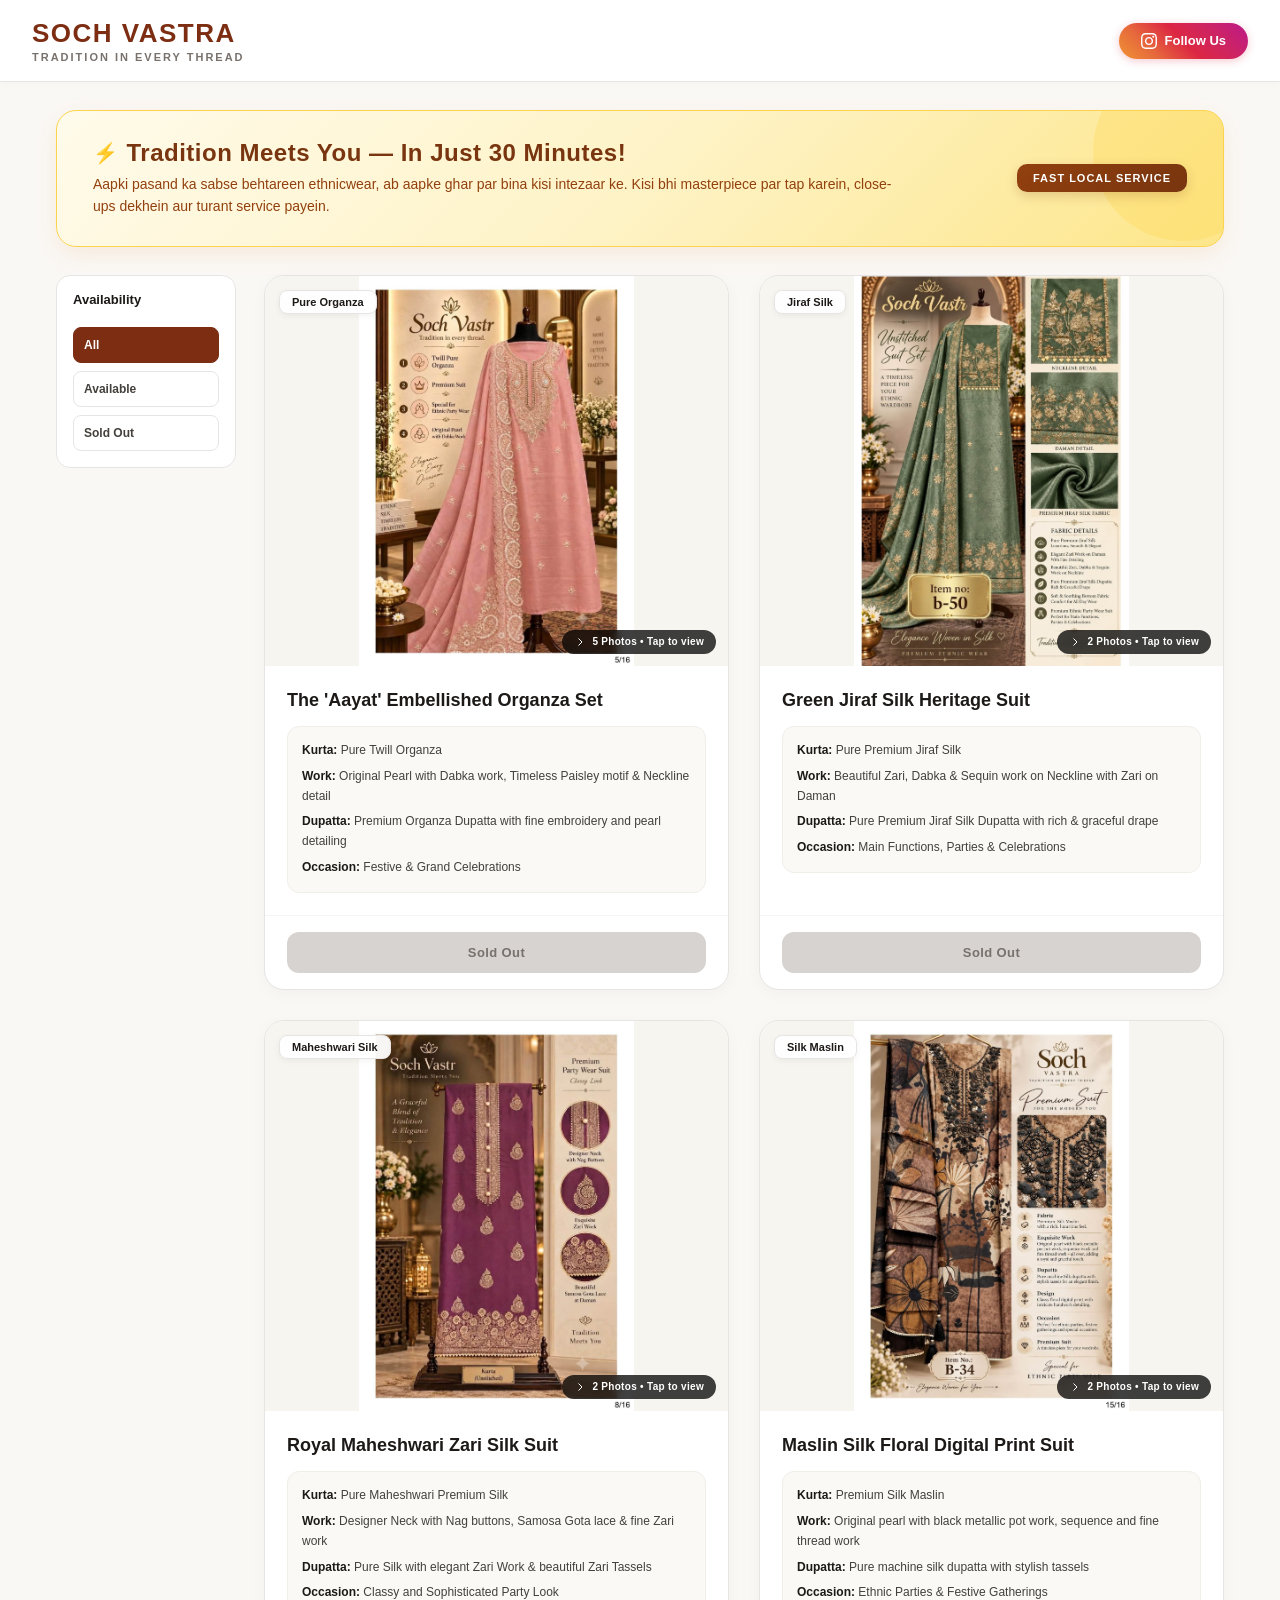
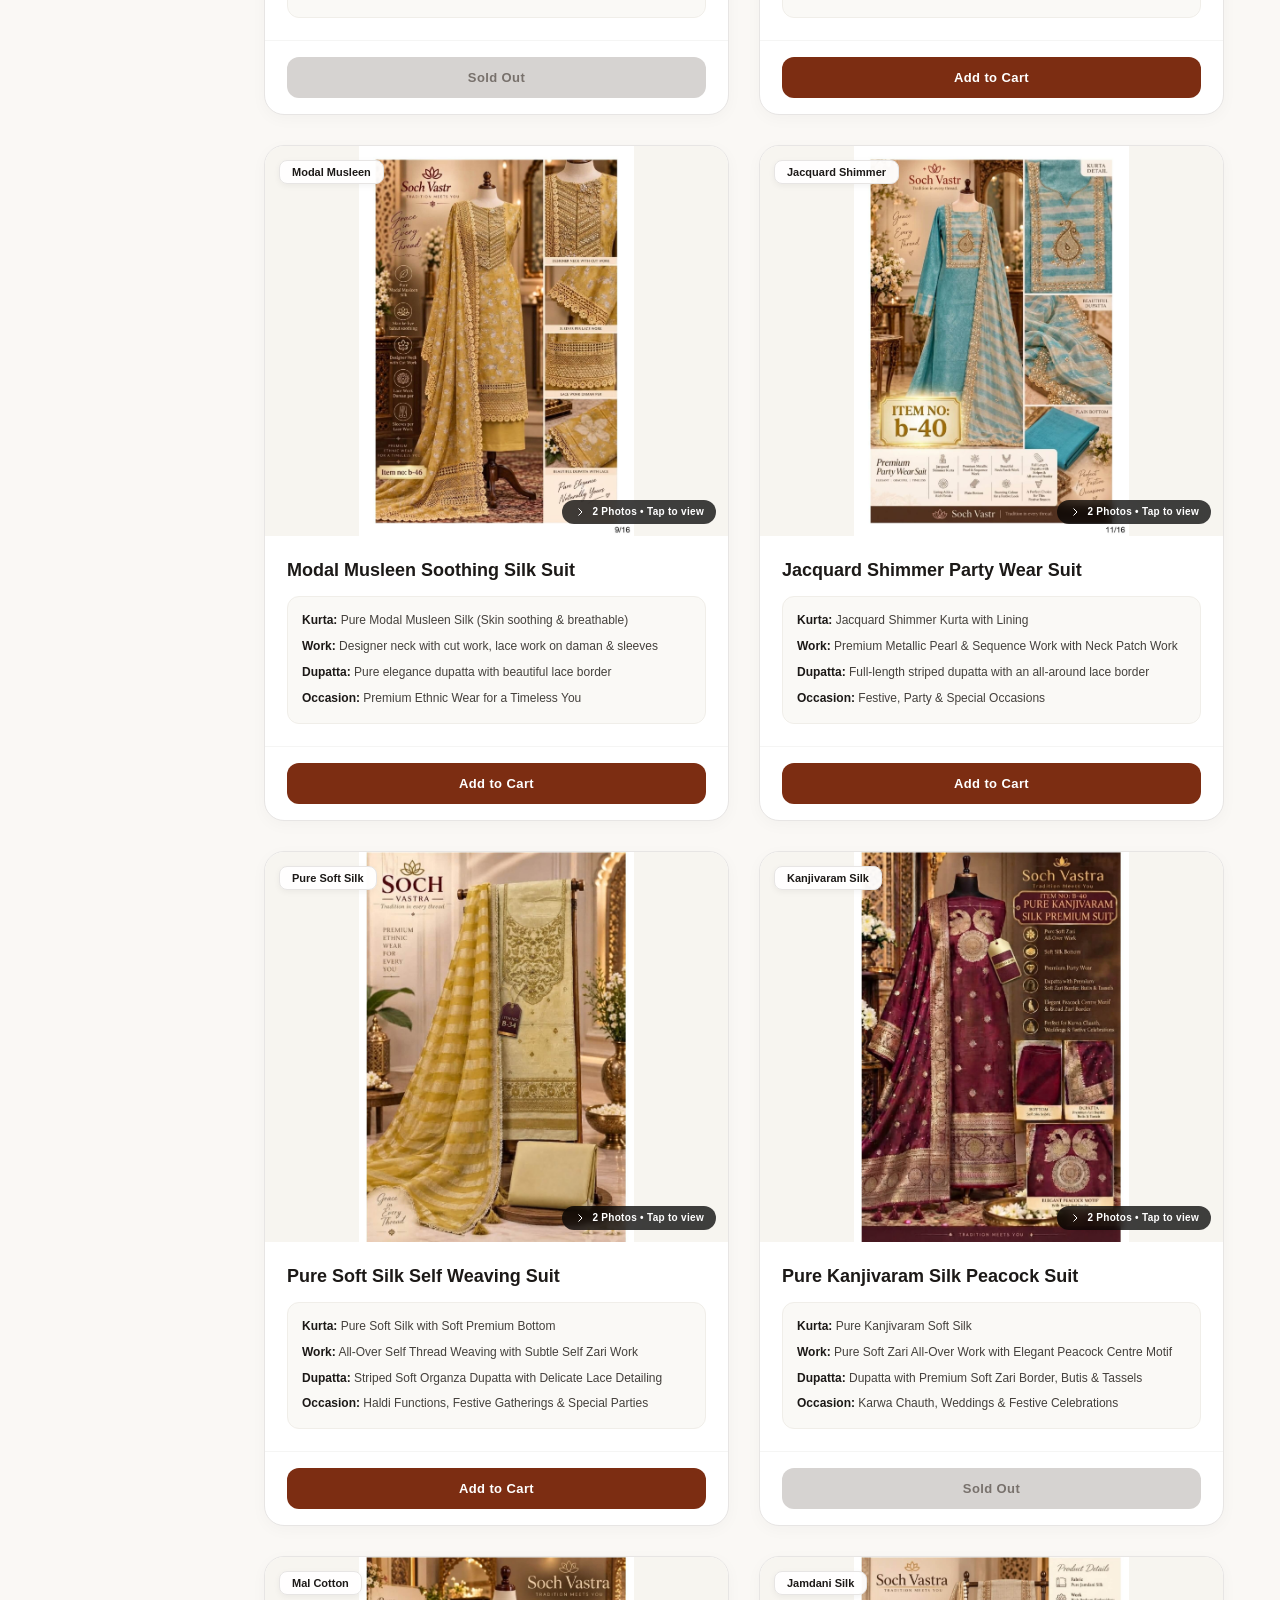
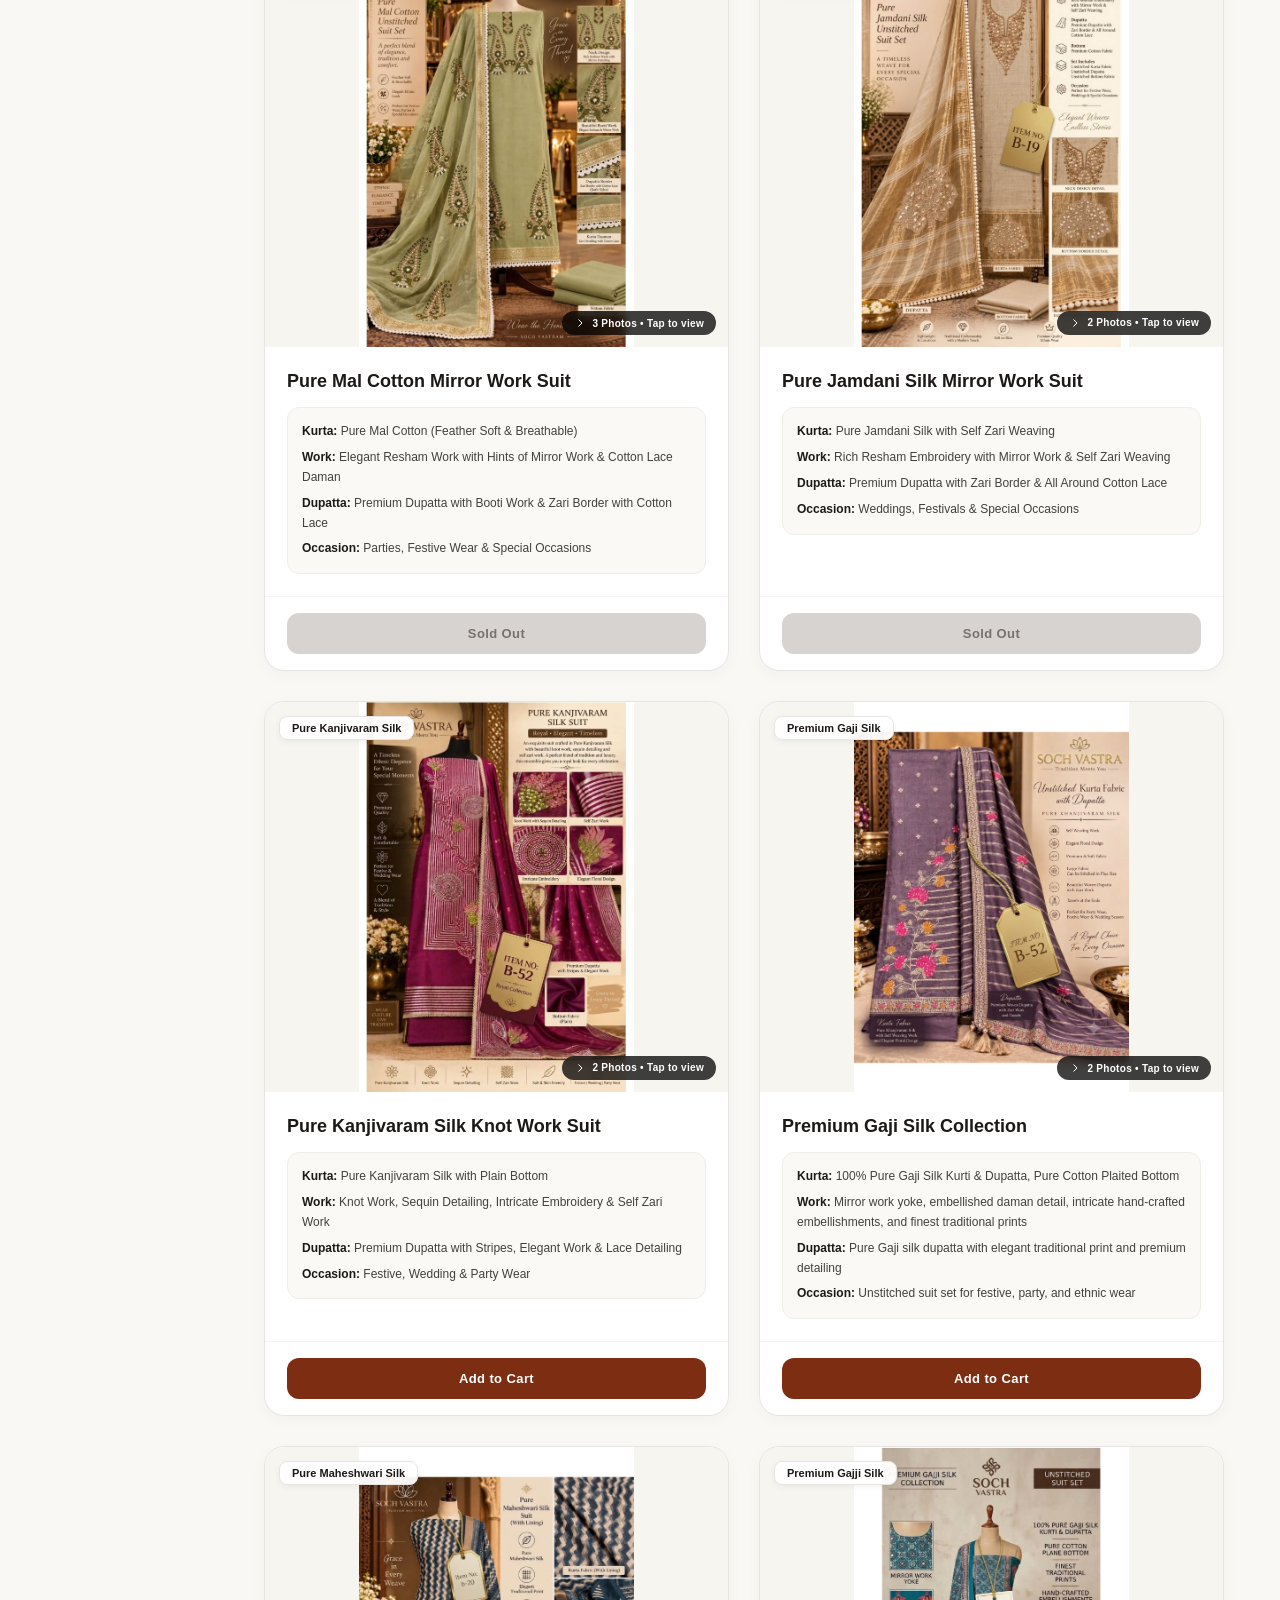
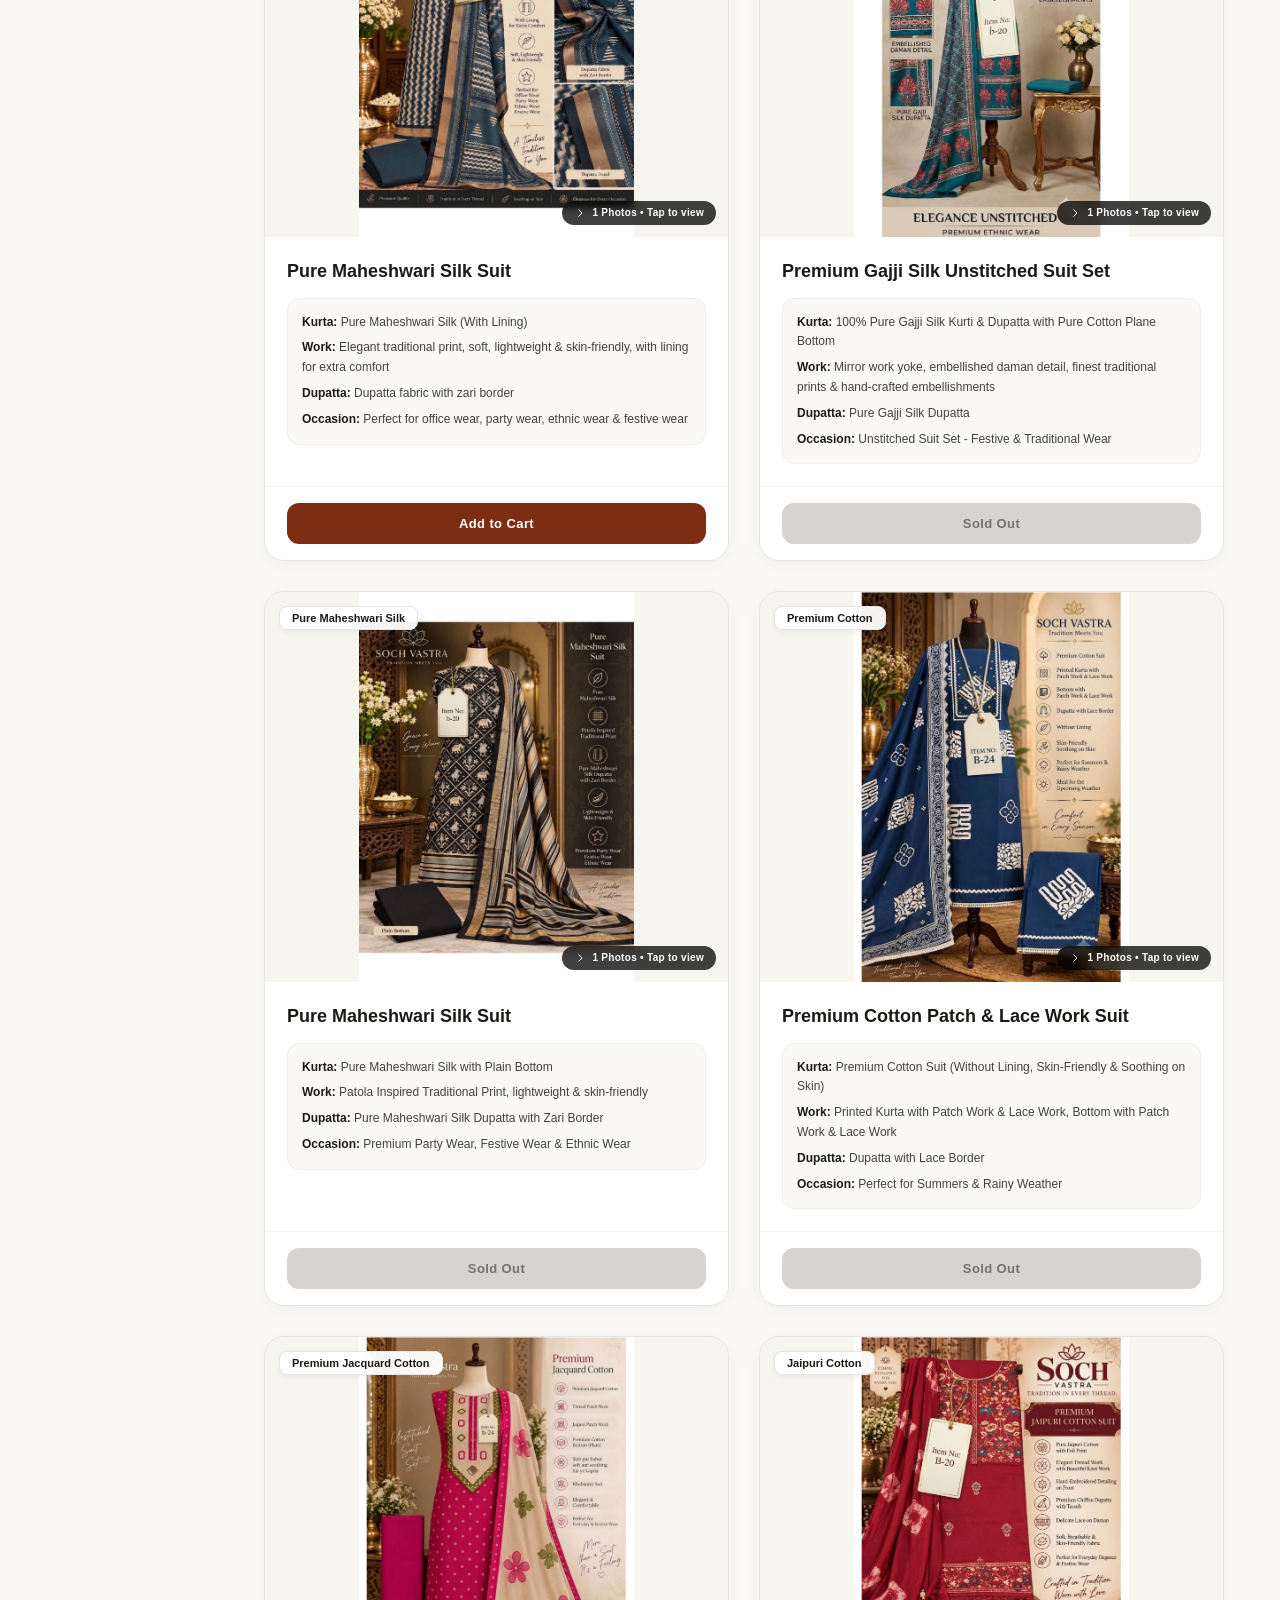
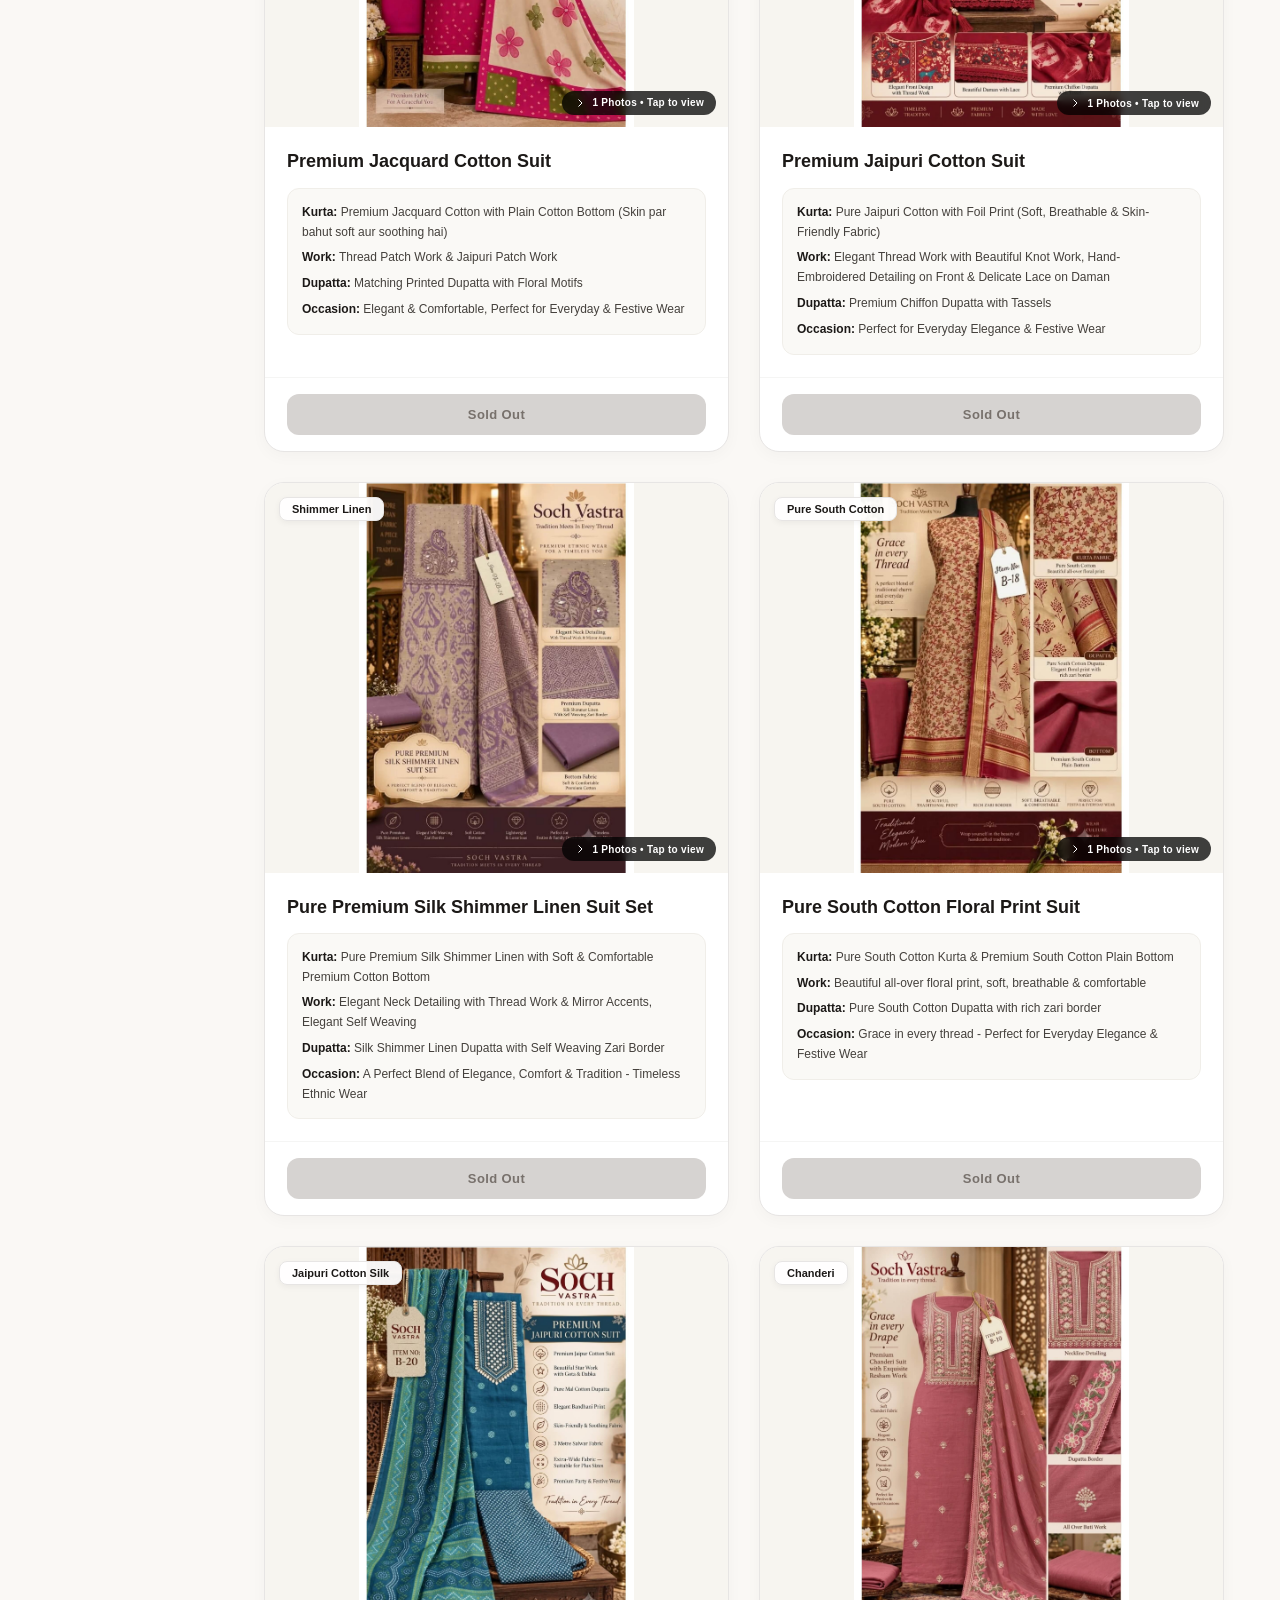
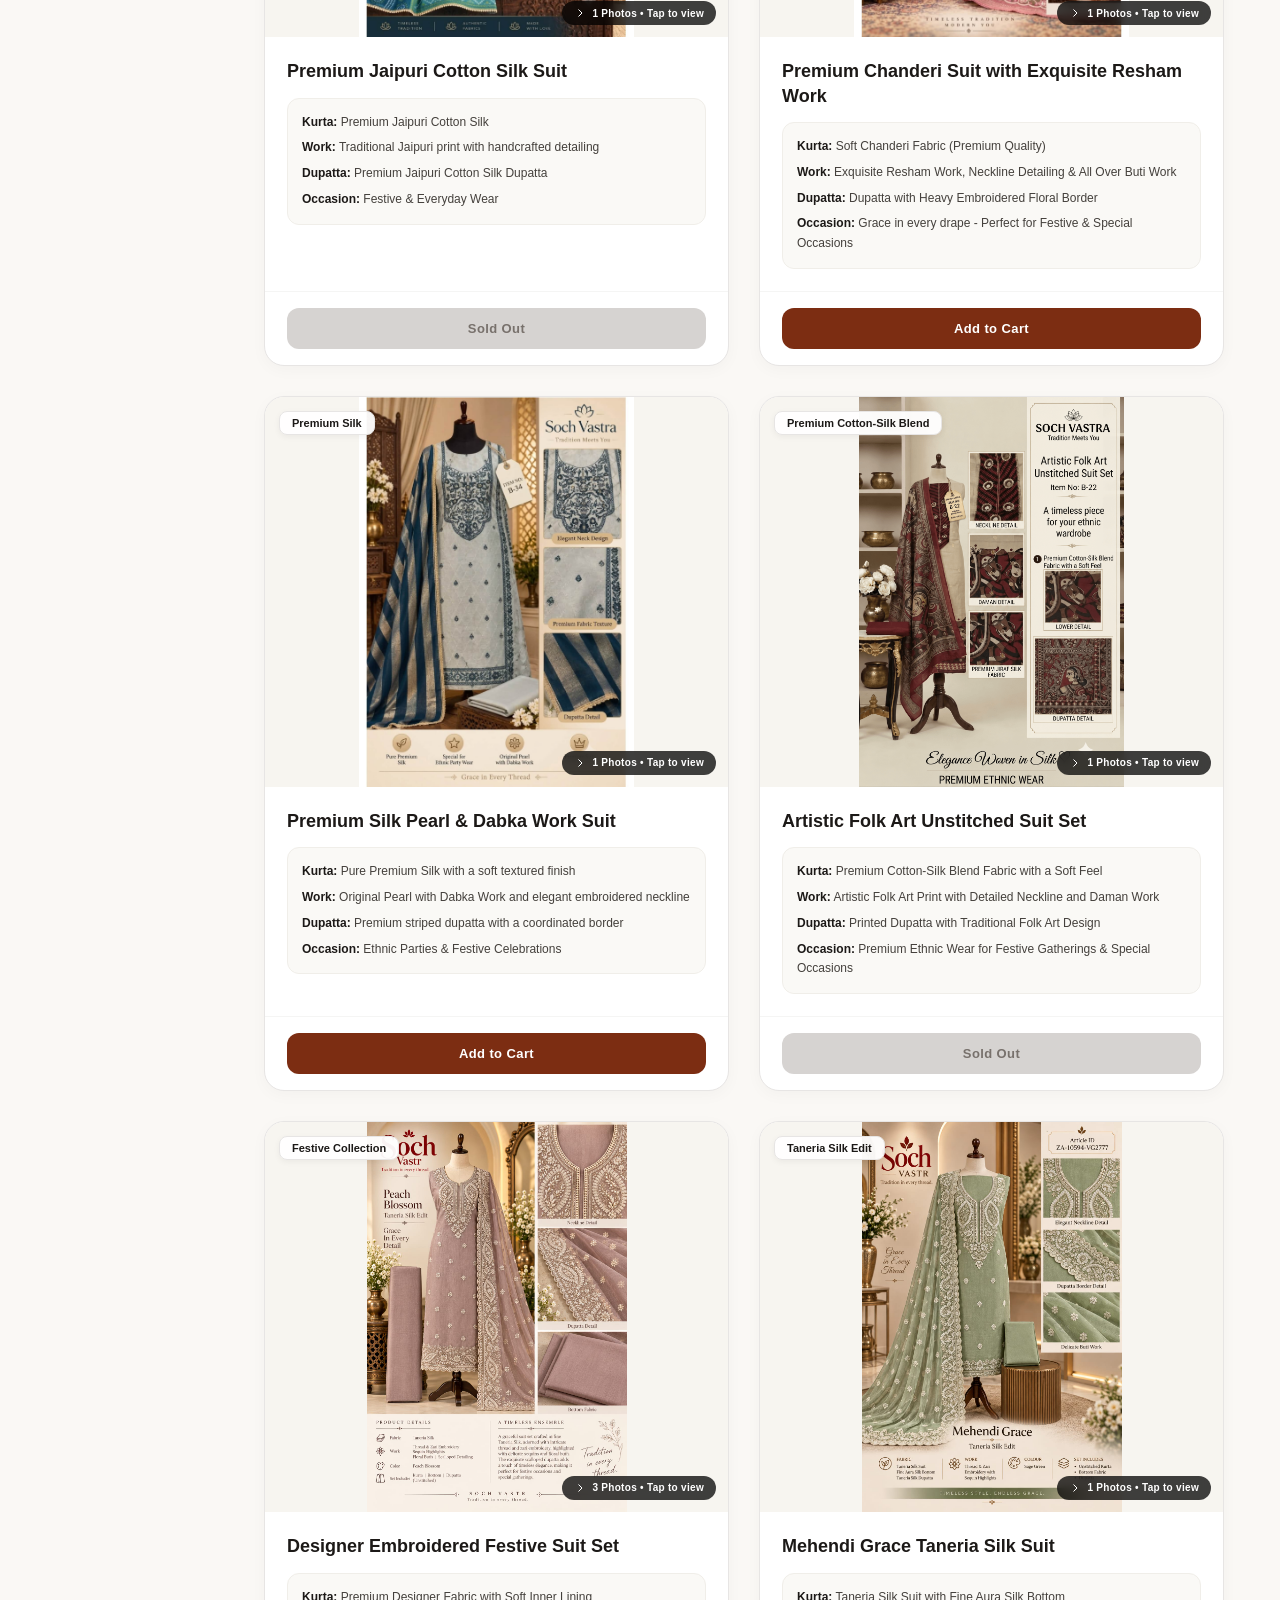
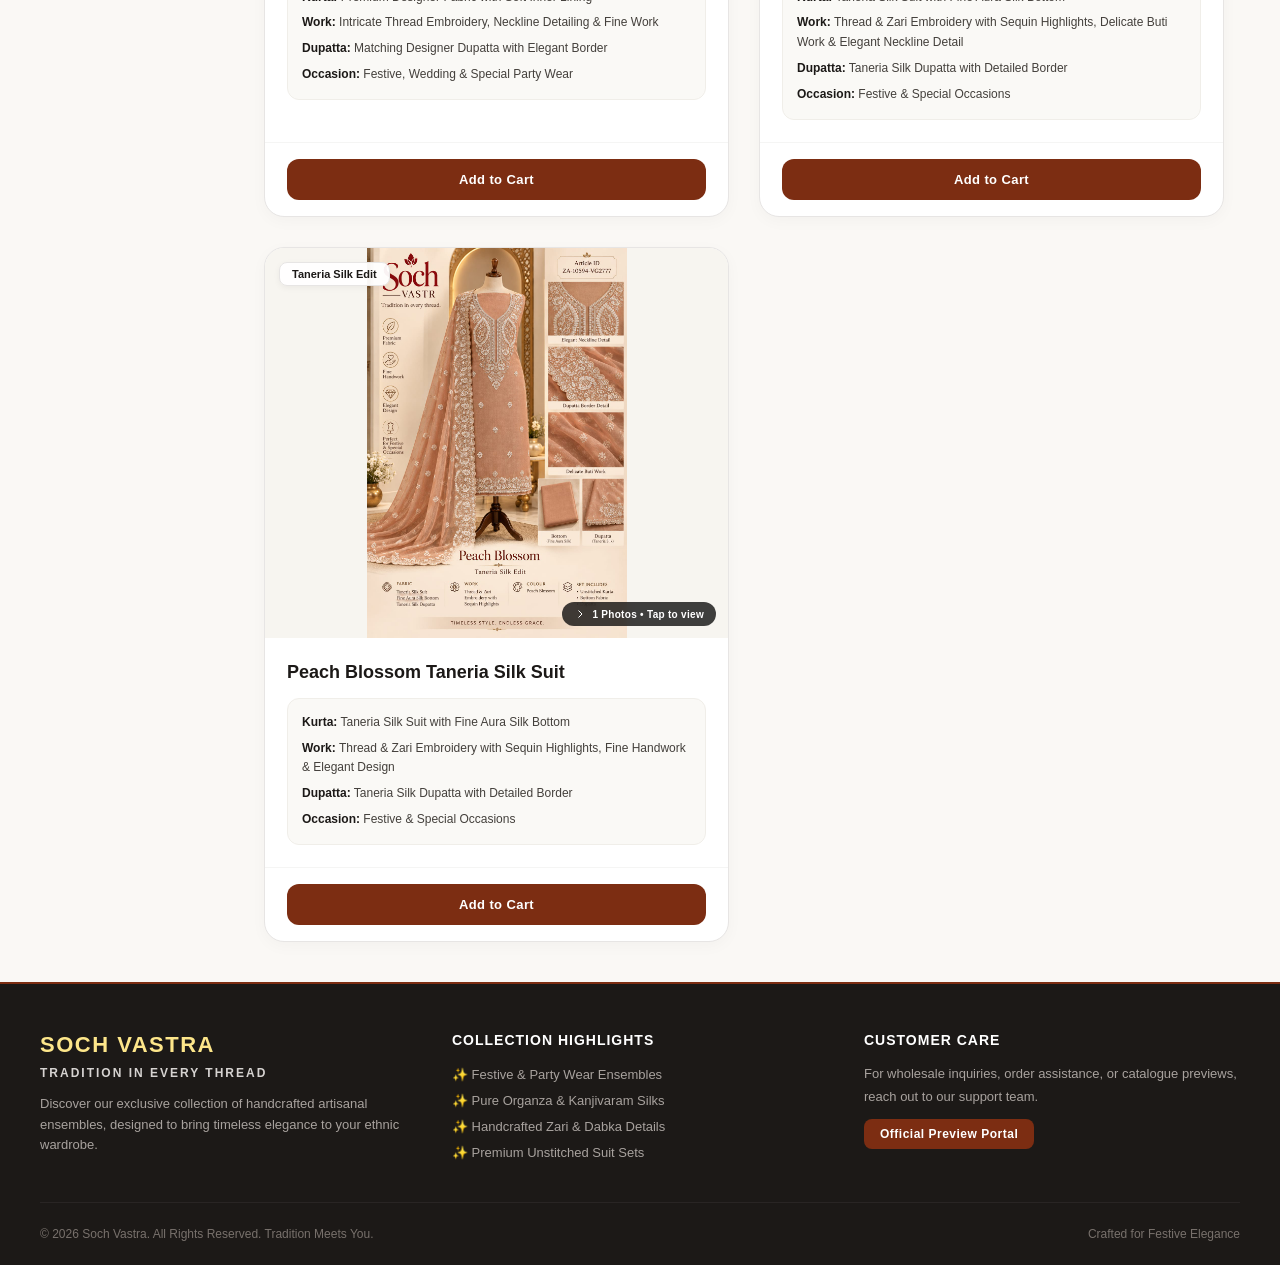
==== commit 7c68ed6e: "Update index.html" ====
--- a/index.html
+++ b/index.html
@@ -322,8 +322,6 @@
         itemNo: "ITEM NO: B-20",
         title: "Pure Maheshwari Silk Suit",
         badge: "Pure Maheshwari Silk",
-        soldOut: true,
-        showSoldOut: true,
         images: ["images/13.jpg"],
         fabric: "Pure Maheshwari Silk (With Lining)",
         work: "Elegant traditional print, soft, lightweight & skin-friendly, with lining for extra comfort",
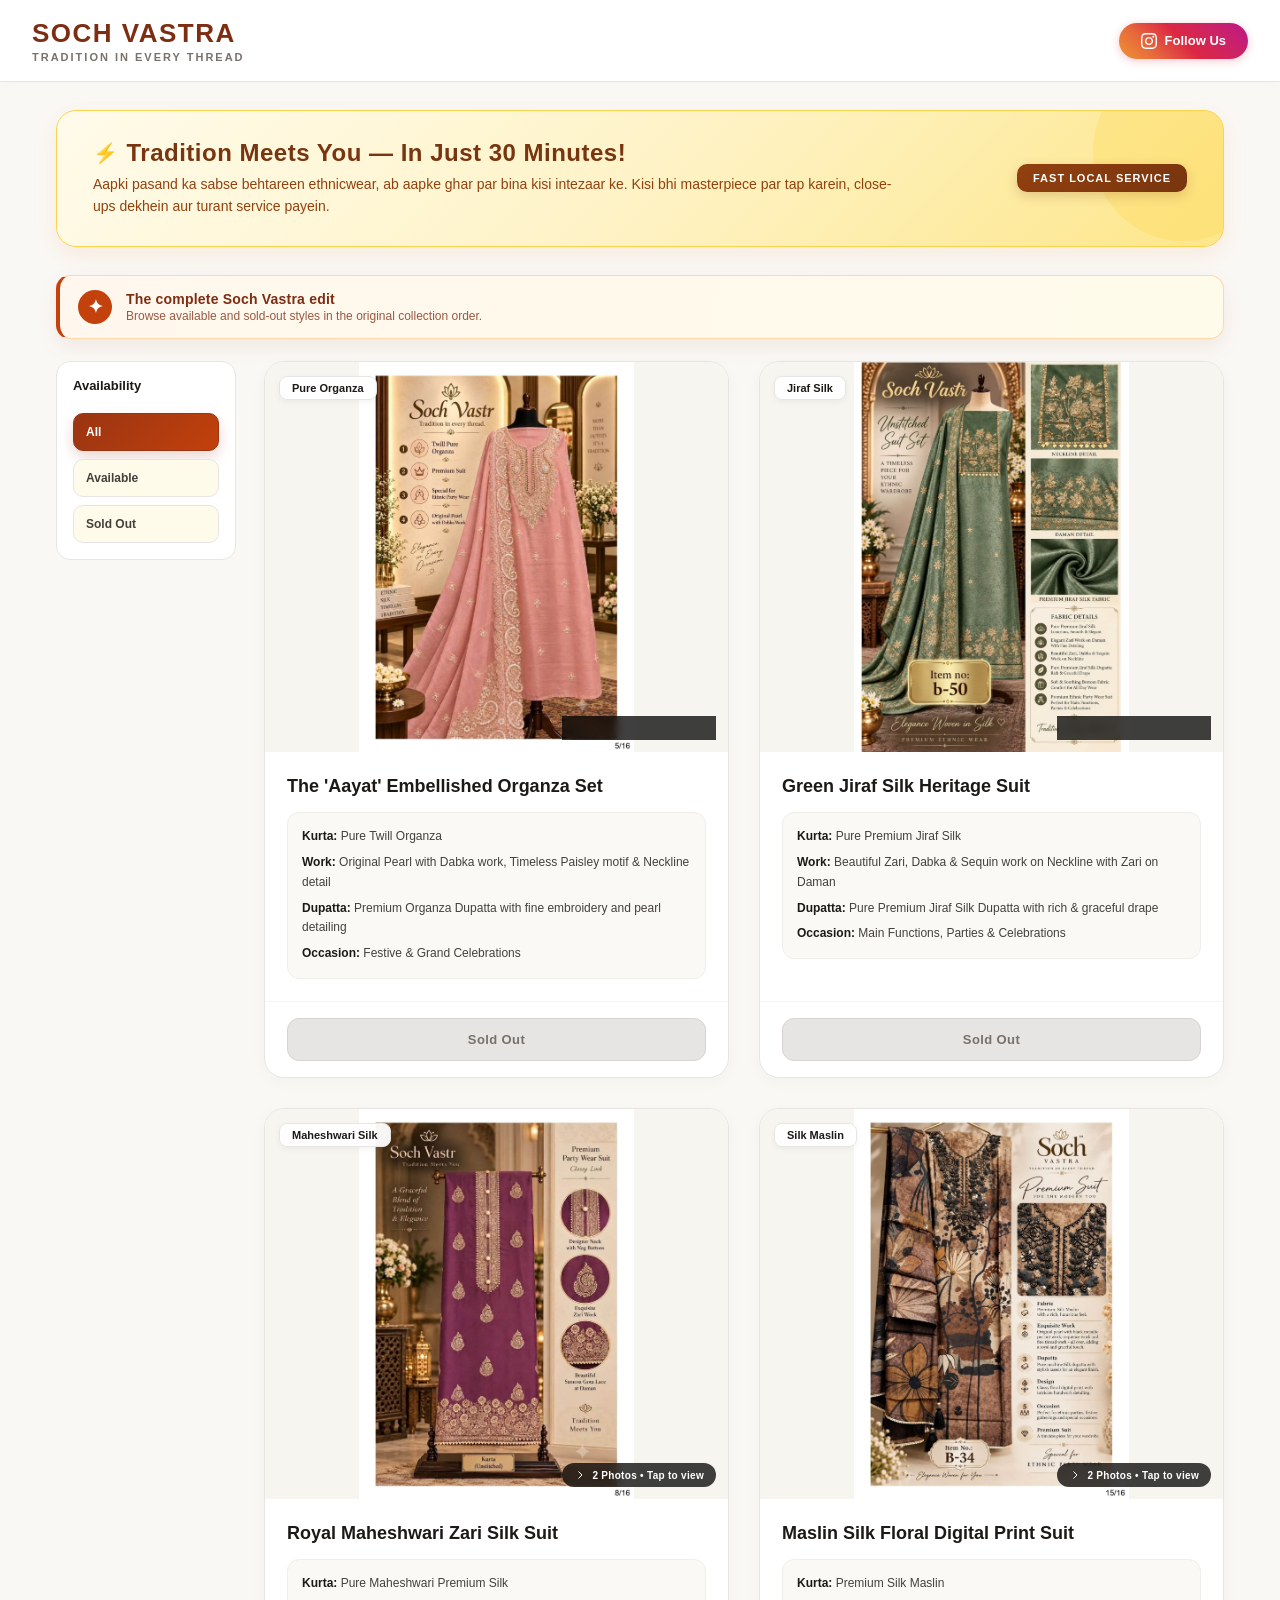
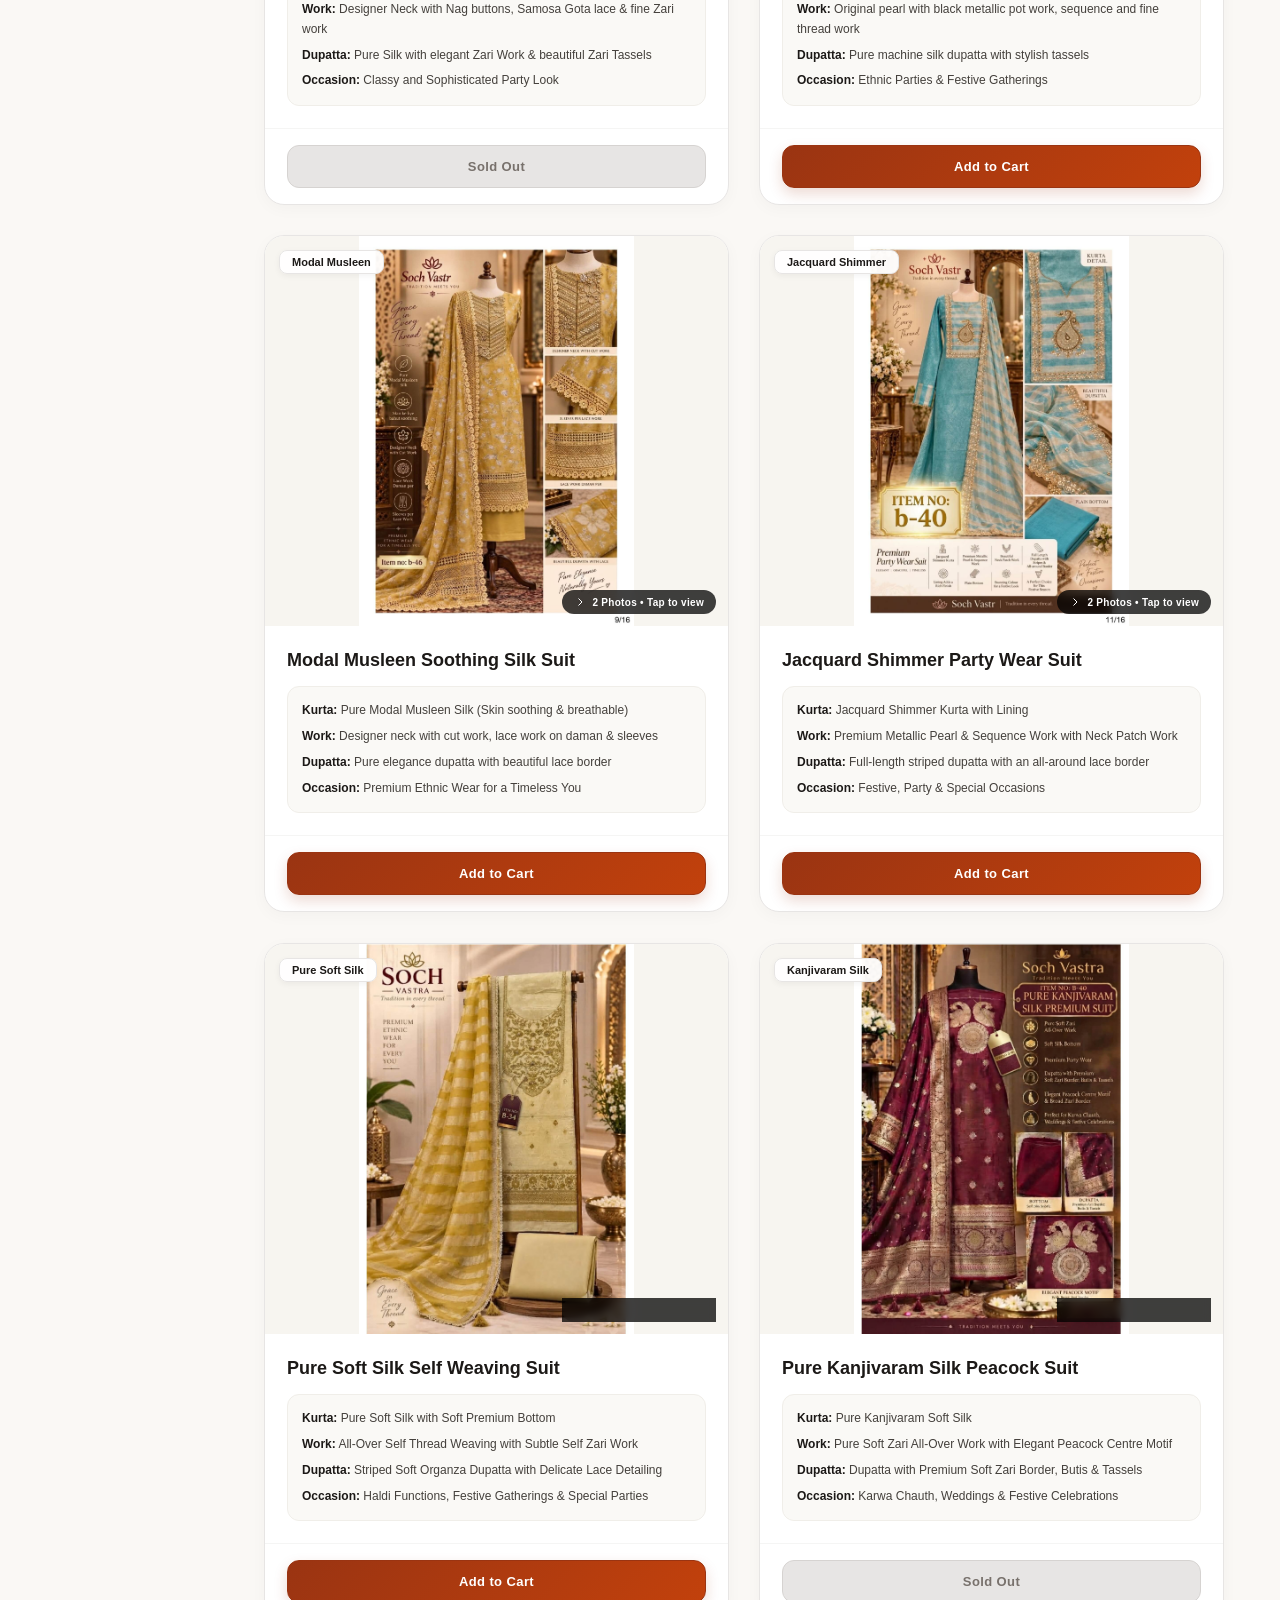
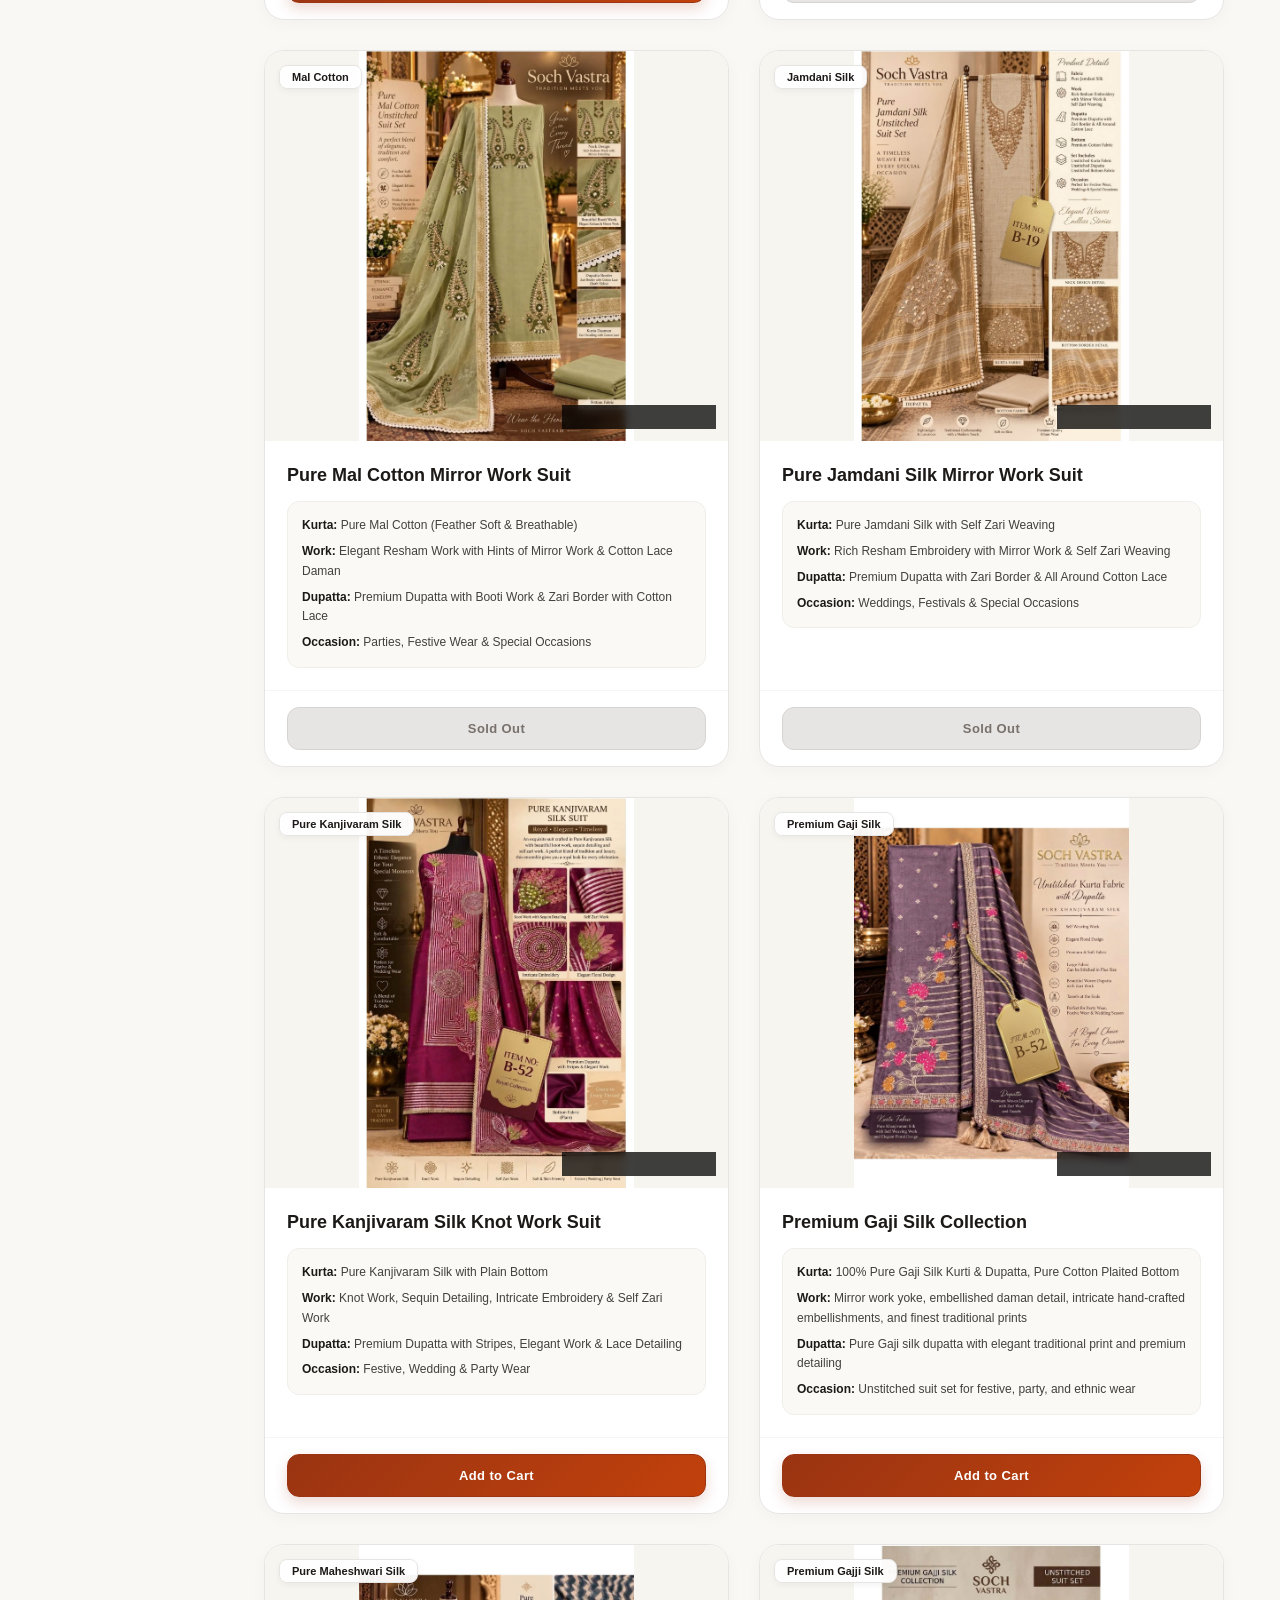
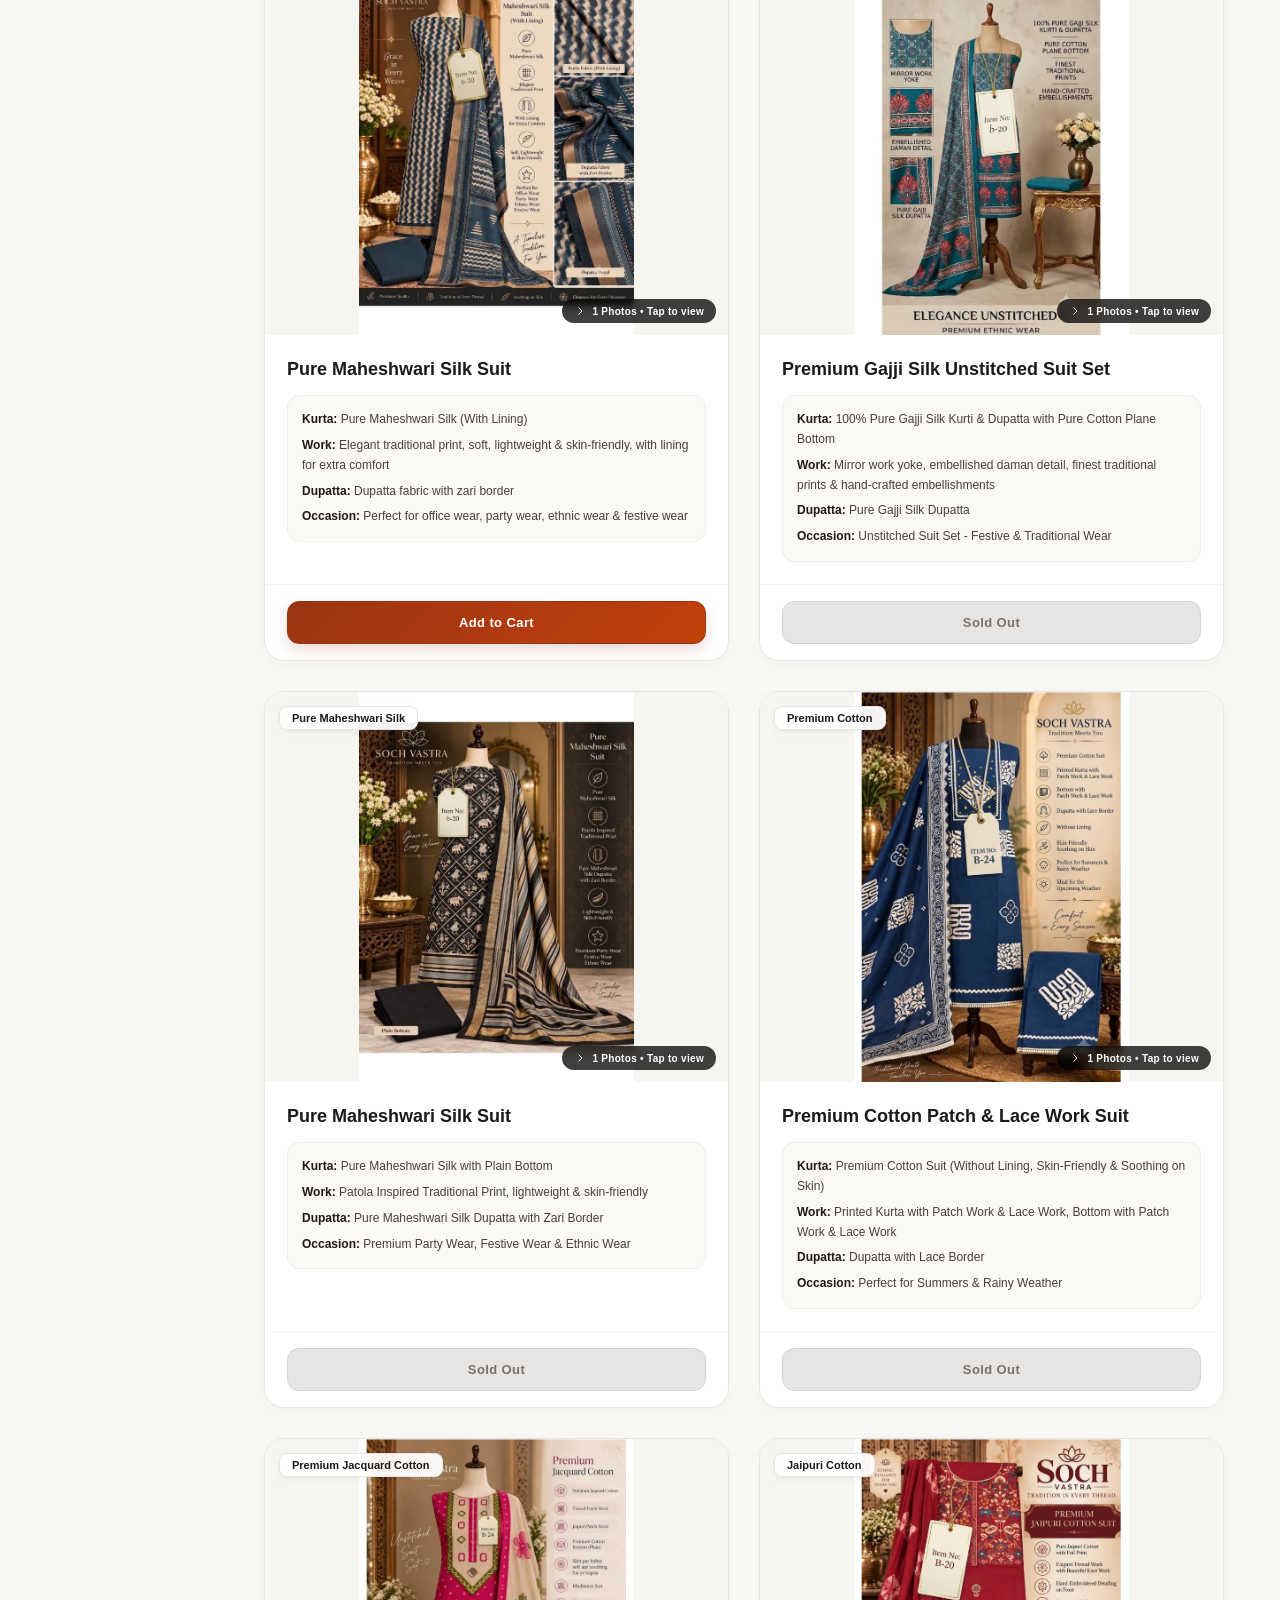
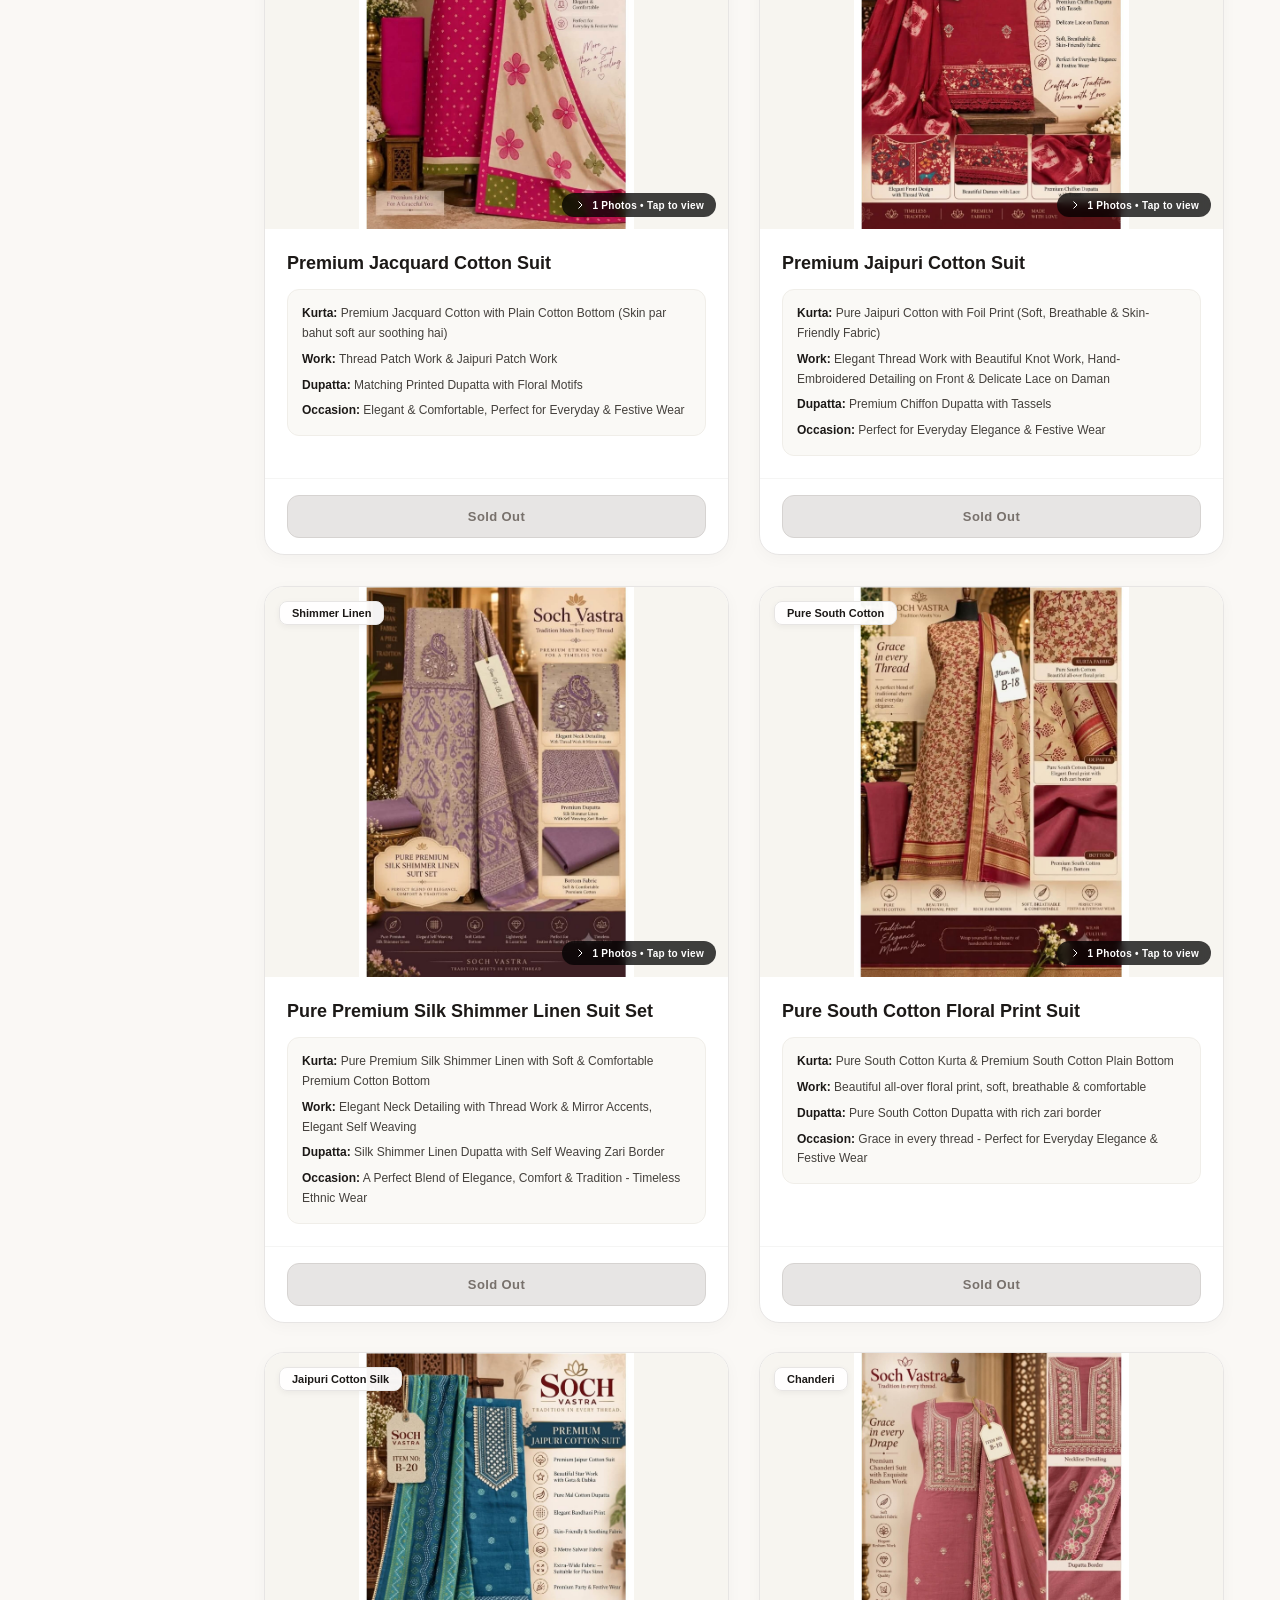
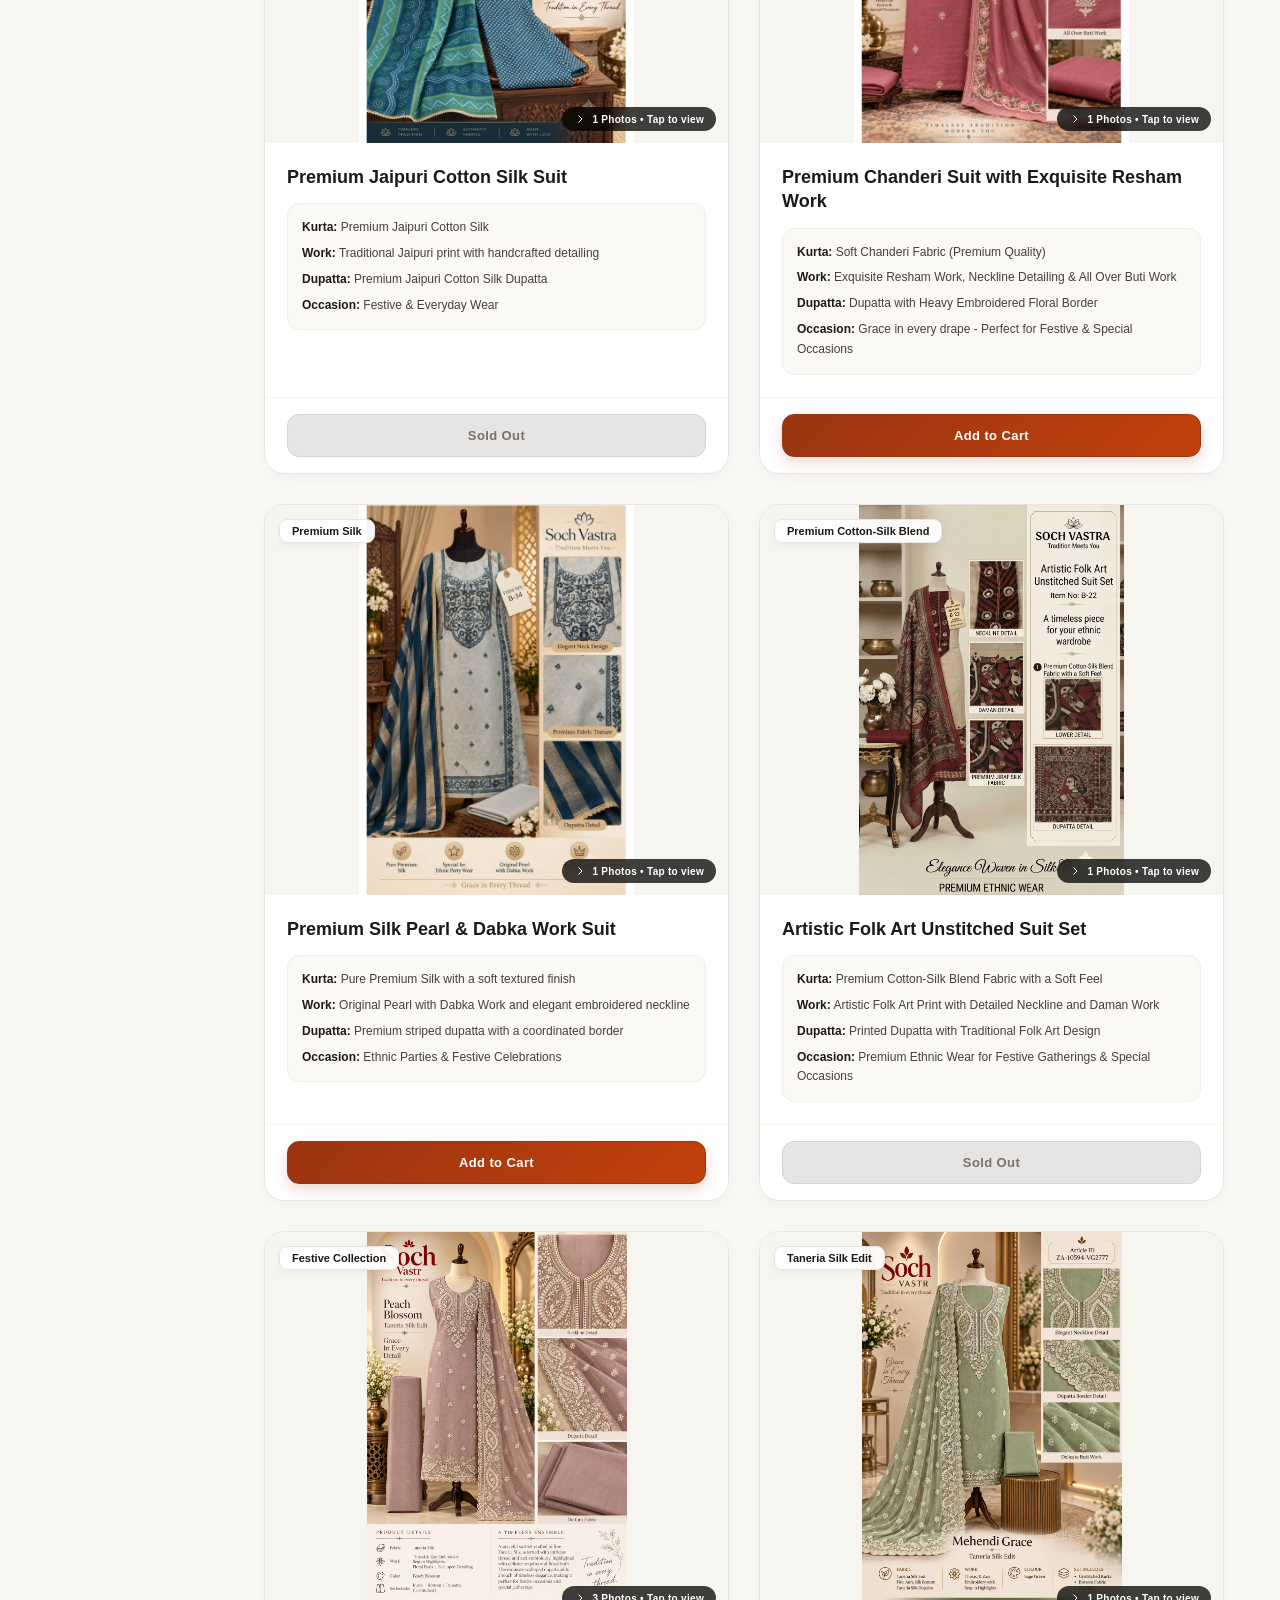
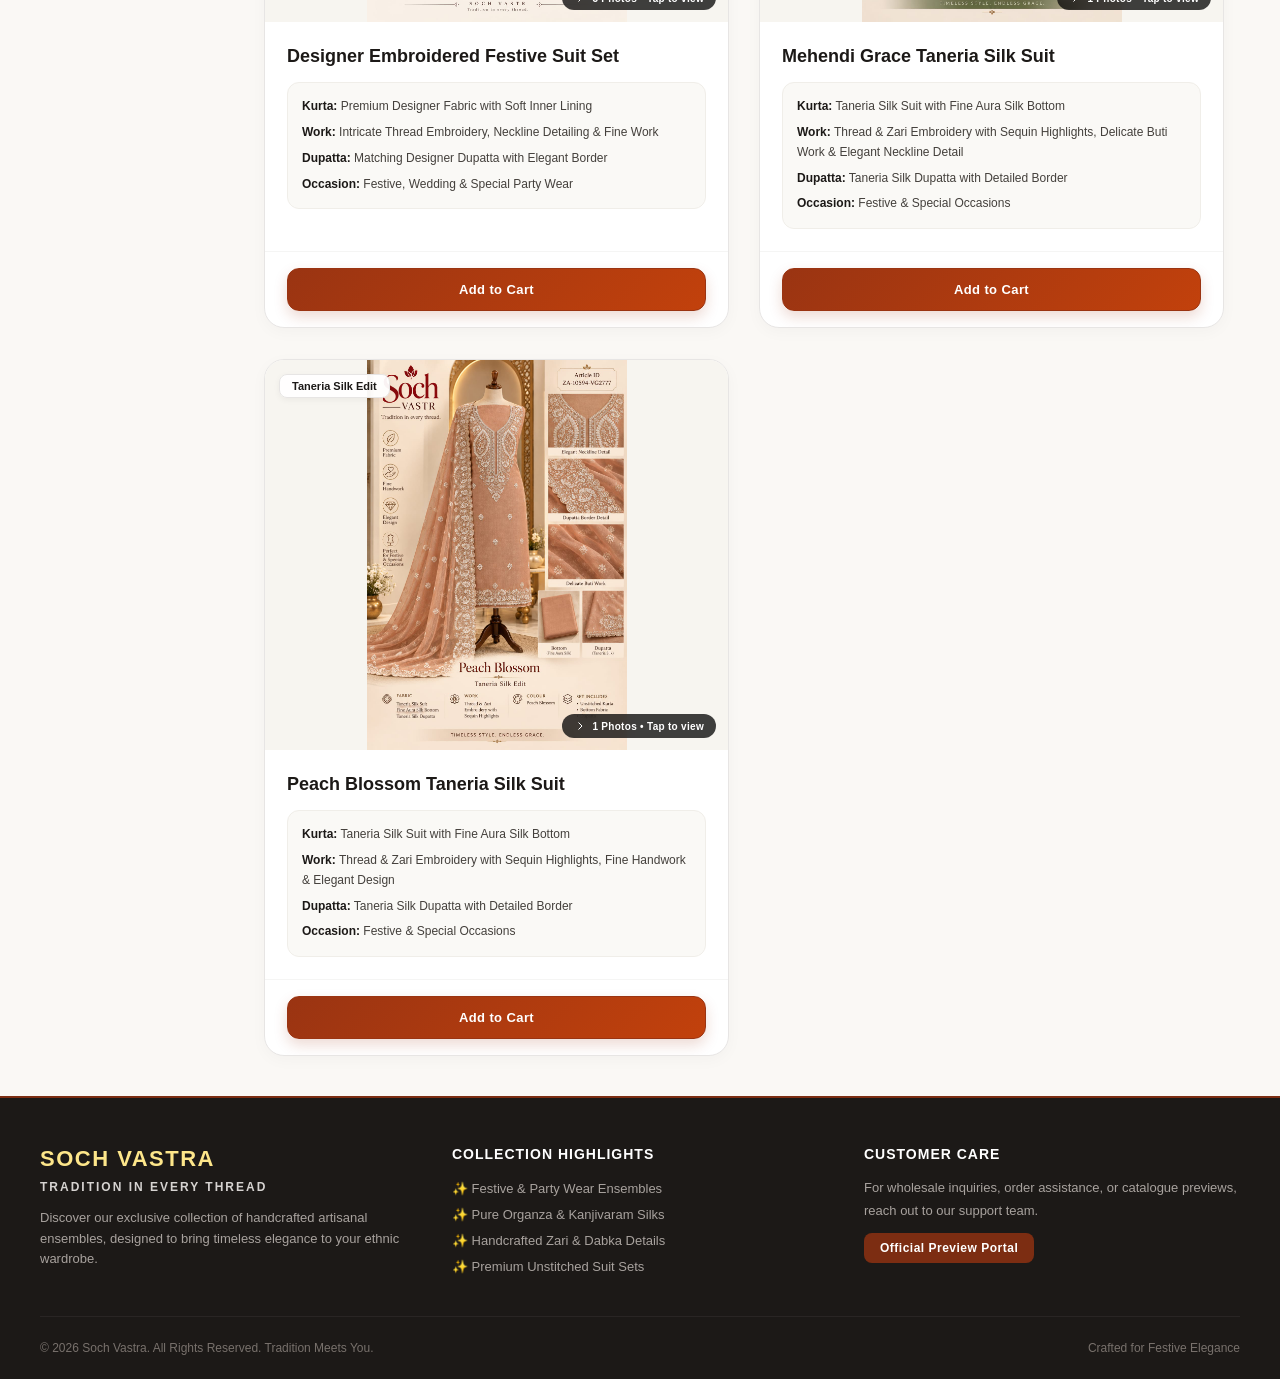
==== commit 366e1b99: "Update index.html" ====
--- a/index.html
+++ b/index.html
@@ -8,7 +8,7 @@
     * { box-sizing: border-box; margin: 0; padding: 0; font-family: -apple-system, BlinkMacSystemFont, "Segoe UI", Roboto, sans-serif; }
     body { background-color: #FAF8F5; color: #2D2A26; padding-bottom: 0px; }
     
-    header { position: sticky; top: 0; z-index: 30; background: #ffffff; border-bottom: 1px solid #E7E5E4; padding: 18px 32px; display: flex; align-items: center; justify-content: space-between; box-shadow: 0 2px 10px rgba(0,0,0,0.02); }
+    header { position: sticky; top: 0; z-index: 30; background: #ffffff; border-bottom: 1px solid #E7E5E4; padding: 18px 32px; display: flex; align-items: center; justify-content: space-between; box-shadow: 0 2px 10px rgba(0,0,0,0.02); animation: pageReveal 0.55s ease-out both; }
     .brand h1 { font-size: 26px; font-weight: 800; color: #7C2D12; letter-spacing: 1.5px; }
     .brand p { font-size: 11px; color: #78716C; text-transform: uppercase; letter-spacing: 2px; font-weight: 600; margin-top: 2px; }
     
@@ -20,7 +20,7 @@
     .insta-btn svg { width: 16px; height: 16px; fill: currentColor; }
 
     /* Updated Classy Royal Banner */
-    .banner { max-width: 1200px; margin: 28px auto; padding: 28px 36px; background: linear-gradient(135deg, #FFFBEB 0%, #FEF3C7 50%, #FDE68A 100%); border: 1.5px solid #FCD34D; border-radius: 20px; display: flex; flex-wrap: wrap; align-items: center; justify-content: space-between; gap: 16px; box-shadow: 0 8px 24px rgba(217, 119, 6, 0.1); position: relative; overflow: hidden; }
+    .banner { max-width: 1200px; margin: 28px auto; padding: 28px 36px; background: linear-gradient(135deg, #FFFBEB 0%, #FEF3C7 50%, #FDE68A 100%); border: 1.5px solid #FCD34D; border-radius: 20px; display: flex; flex-wrap: wrap; align-items: center; justify-content: space-between; gap: 16px; box-shadow: 0 8px 24px rgba(217, 119, 6, 0.1); position: relative; overflow: hidden; animation: pageReveal 0.65s 0.12s ease-out both; }
     .banner::before { content: ''; position: absolute; top: -50px; right: -50px; width: 180px; height: 180px; background: rgba(252, 211, 77, 0.3); border-radius: 50%; pointer-events: none; }
     .banner-content { position: relative; z-index: 1; max-width: 820px; }
     .banner h2 { font-size: 24px; color: #78350F; margin-bottom: 6px; font-weight: 800; letter-spacing: 0.5px; display: flex; align-items: center; gap: 8px; }
@@ -31,10 +31,19 @@
     .container { max-width: 1200px; margin: 0 auto; padding: 0 16px; }
     .catalog-layout { display: grid; grid-template-columns: 180px minmax(0, 1fr); gap: 28px; align-items: start; }
     .grid { display: grid; grid-template-columns: repeat(auto-fill, minmax(340px, 1fr)); gap: 30px; }
+    .availability-message { display: flex; align-items: center; gap: 14px; margin: 0 auto 22px; max-width: 1200px; padding: 14px 18px; border: 1px solid #FED7AA; border-left: 4px solid #C2410C; border-radius: 14px; background: linear-gradient(100deg, #FFF7ED, #FFFBEB); color: #7C2D12; box-shadow: 0 8px 20px rgba(124, 45, 18, 0.08); animation: messageReveal 0.45s ease-out both; }
+    .availability-message.sold-out { border-color: #FECACA; border-left-color: #B91C1C; background: linear-gradient(100deg, #FEF2F2, #FFF7ED); color: #991B1B; }
+    .availability-message.available { border-color: #BBF7D0; border-left-color: #15803D; background: linear-gradient(100deg, #F0FDF4, #FFFBEB); color: #166534; }
+    .availability-icon { display: grid; place-items: center; flex: 0 0 34px; width: 34px; height: 34px; border-radius: 50%; background: #C2410C; color: #ffffff; font-size: 18px; font-weight: 800; animation: messagePulse 2.2s ease-in-out infinite; }
+    .sold-out .availability-icon { background: #B91C1C; }
+    .available .availability-icon { background: #15803D; }
+    .availability-message strong { display: block; font-size: 14px; letter-spacing: 0.2px; }
+    .availability-message span { display: block; margin-top: 2px; font-size: 12px; color: currentColor; opacity: 0.78; }
     .status-filter { position: sticky; top: 104px; background: #ffffff; border: 1px solid #E7E5E4; border-radius: 14px; padding: 16px; }
     .status-filter h3 { color: #1C1917; font-size: 13px; margin-bottom: 12px; }
-    .status-filter button { width: 100%; background: transparent; border: 1px solid #E7E5E4; border-radius: 8px; color: #44403C; cursor: pointer; font-size: 12px; font-weight: 600; margin-top: 8px; padding: 10px; text-align: left; }
-    .status-filter button.active, .status-filter button:hover { background: #7C2D12; border-color: #7C2D12; color: #ffffff; }
+    .status-filter button { width: 100%; background: #FFFBEB; border: 1px solid #E7E5E4; border-radius: 10px; color: #44403C; cursor: pointer; font-size: 12px; font-weight: 700; margin-top: 8px; padding: 11px 12px; text-align: left; transition: color 0.2s, border-color 0.2s, background 0.2s, transform 0.2s, box-shadow 0.2s; }
+    .status-filter button:hover { border-color: #C2410C; color: #7C2D12; transform: translateX(3px); }
+    .status-filter button.active { background: linear-gradient(135deg, #9A3412, #C2410C); border-color: #9A3412; color: #ffffff; box-shadow: 0 6px 14px rgba(154, 52, 18, 0.2); }
     @media (max-width: 767px) {
       .catalog-layout { grid-template-columns: 1fr; gap: 16px; }
       .status-filter { position: static; display: flex; flex-wrap: wrap; gap: 8px; align-items: center; }
@@ -43,7 +52,7 @@
     }
 
     /* Product Card */
-    .card { background: #ffffff; border: 1px solid #E7E5E4; border-radius: 20px; overflow: hidden; display: flex; flex-direction: column; justify-content: space-between; box-shadow: 0 4px 16px rgba(0,0,0,0.03); cursor: pointer; transition: transform 0.25s ease, box-shadow 0.25s ease; }
+    .card { background: #ffffff; border: 1px solid #E7E5E4; border-radius: 20px; overflow: hidden; display: flex; flex-direction: column; justify-content: space-between; box-shadow: 0 4px 16px rgba(0,0,0,0.03); cursor: pointer; transition: transform 0.25s ease, box-shadow 0.25s ease; animation: cardReveal 0.5s calc(var(--card-index) * 70ms) ease-out both; }
     .card:hover { transform: translateY(-4px); box-shadow: 0 12px 28px rgba(0,0,0,0.08); }
     .card-img-wrap { position: relative; width: 100%; height: 390px; background: #F5F5F4; overflow: hidden; }
     .card-img-wrap img { width: 100%; height: 100%; object-fit: contain; background-color: #f7f5f0; transition: transform 0.3s ease; }
@@ -58,16 +67,25 @@
     .details-box strong { color: #1C1917; font-weight: 600; }
 
     .card-action { padding: 16px 22px; border-top: 1px solid #F5F5F4; }
-    .add-btn { width: 100%; background: #7C2D12; color: #ffffff; border: none; padding: 13px; border-radius: 12px; font-size: 13px; font-weight: 700; cursor: pointer; transition: background 0.2s, transform 0.1s; letter-spacing: 0.4px; }
-    .add-btn:hover { background: #601F0C; }
+    .add-btn { width: 100%; background: linear-gradient(135deg, #9A3412, #C2410C); color: #ffffff; border: 1px solid #9A3412; padding: 13px; border-radius: 12px; font-size: 13px; font-weight: 800; cursor: pointer; transition: background 0.2s, transform 0.15s, box-shadow 0.2s; letter-spacing: 0.4px; box-shadow: 0 6px 14px rgba(154, 52, 18, 0.18); }
+    .add-btn:hover { background: linear-gradient(135deg, #7C2D12, #9A3412); transform: translateY(-2px); box-shadow: 0 9px 18px rgba(124, 45, 18, 0.24); }
     .add-btn:active { transform: scale(0.98); }
-    .add-btn:disabled { background: #D6D3D1; color: #78716C; cursor: not-allowed; }
+    .add-btn:disabled { background: #E7E5E4; border-color: #D6D3D1; color: #78716C; box-shadow: none; cursor: not-allowed; }
     .add-btn:disabled:hover, .add-btn:disabled:active { background: #D6D3D1; transform: none; }
 
     /* Modal Styling */
-    .modal-overlay { position: fixed; inset: 0; background: rgba(0,0,0,0.7); backdrop-filter: blur(5px); z-index: 60; display: none; align-items: center; justify-content: center; padding: 16px; }
+    .modal-overlay { position: fixed; inset: 0; background: rgba(0,0,0,0.7); backdrop-filter: blur(5px); z-index: 60; display: none; align-items: center; justify-content: center; padding: 16px; animation: overlayFade 0.2s ease-out both; }
     .modal-box { background: #ffffff; border-radius: 24px; width: 100%; max-width: 920px; max-height: 90vh; overflow-y: auto; display: flex; flex-direction: column; position: relative; box-shadow: 0 24px 48px rgba(0,0,0,0.25); animation: modalPop 0.25s ease-out; }
+    @keyframes pageReveal { from { opacity: 0; transform: translateY(-8px); } to { opacity: 1; transform: translateY(0); } }
+    @keyframes cardReveal { from { opacity: 0; transform: translateY(16px) scale(0.985); } to { opacity: 1; transform: translateY(0) scale(1); } }
+    @keyframes messageReveal { from { opacity: 0; transform: translateY(-8px) scale(0.98); } to { opacity: 1; transform: translateY(0) scale(1); } }
+    @keyframes messagePulse { 0%, 100% { transform: scale(1); } 50% { transform: scale(1.08); } }
+    @keyframes overlayFade { from { opacity: 0; } to { opacity: 1; } }
     @keyframes modalPop { from { transform: scale(0.95); opacity: 0; } to { transform: scale(1); opacity: 1; } }
+
+    @media (prefers-reduced-motion: reduce) {
+      *, *::before, *::after { animation-duration: 0.01ms !important; animation-iteration-count: 1 !important; scroll-behavior: auto !important; transition-duration: 0.01ms !important; }
+    }
     
     .modal-close { position: absolute; top: 18px; right: 18px; background: #F5F5F4; border: none; font-size: 20px; width: 38px; height: 38px; border-radius: 50%; cursor: pointer; display: flex; align-items: center; justify-content: center; z-index: 10; color: #44403C; transition: background 0.2s; }
     .modal-close:hover { background: #E7E5E4; }
@@ -122,6 +140,14 @@
       <div class="notice-tag">Fast Local Service</div>
     </div>
 
+    <div class="availability-message" id="availabilityMessage" aria-live="polite">
+      <div class="availability-icon">✦</div>
+      <div>
+        <strong>The complete Soch Vastra edit</strong>
+        <span>Browse available and sold-out styles in the original collection order.</span>
+      </div>
+    </div>
+
     <div class="catalog-layout">
       <aside class="status-filter" aria-label="Filter products by availability">
         <h3>Availability</h3>
@@ -503,6 +529,39 @@
 
   let statusFilter = "all";
 
+  function updateAvailabilityMessage() {
+    const message = document.getElementById("availabilityMessage");
+    const copy = {
+      all: {
+        className: "",
+        icon: "✦",
+        title: "The complete Soch Vastra edit",
+        description: "Browse available and sold-out styles in the original collection order."
+      },
+      available: {
+        className: "available",
+        icon: "✓",
+        title: "Ready to become your next favourite",
+        description: "These styles are available now and ready to add to your cart."
+      },
+      soldOut: {
+        className: "sold-out",
+        icon: "—",
+        title: "Archive pieces, currently sold out",
+        description: "A look back at the styles that have already found their homes."
+      }
+    }[statusFilter];
+
+    message.className = `availability-message ${copy.className}`;
+    message.innerHTML = `
+      <div class="availability-icon">${copy.icon}</div>
+      <div>
+        <strong>${copy.title}</strong>
+        <span>${copy.description}</span>
+      </div>
+    `;
+  }
+
   document.querySelectorAll("[data-status-filter]").forEach(button => {
     button.addEventListener("click", () => {
       statusFilter = button.dataset.statusFilter;
@@ -511,6 +570,7 @@
         control.classList.toggle("active", isActive);
         control.setAttribute("aria-pressed", String(isActive));
       });
+      updateAvailabilityMessage();
       renderGrid();
     });
   });
@@ -523,8 +583,8 @@
       return true;
     });
 
-    container.innerHTML = filteredSuits.map(s => `
-      <div class="card" onclick="openDetailModal('${s.id}')">
+    container.innerHTML = filteredSuits.map((s, index) => `
+      <div class="card" style="--card-index: ${index};" onclick="openDetailModal('${s.id}')">
         <div>
           <div class="card-img-wrap">
             <img src="${s.images[0]}" alt="${s.title}" onerror="this.onerror=null; this.src='https://placehold.co/600x800/FAF5EE/7C2D12?text=Soch+Vastr';" />
@@ -612,6 +672,7 @@
     document.getElementById("detailModal").style.display = "none";
   }
 
+  updateAvailabilityMessage();
   renderGrid();
   </script>
 </body>
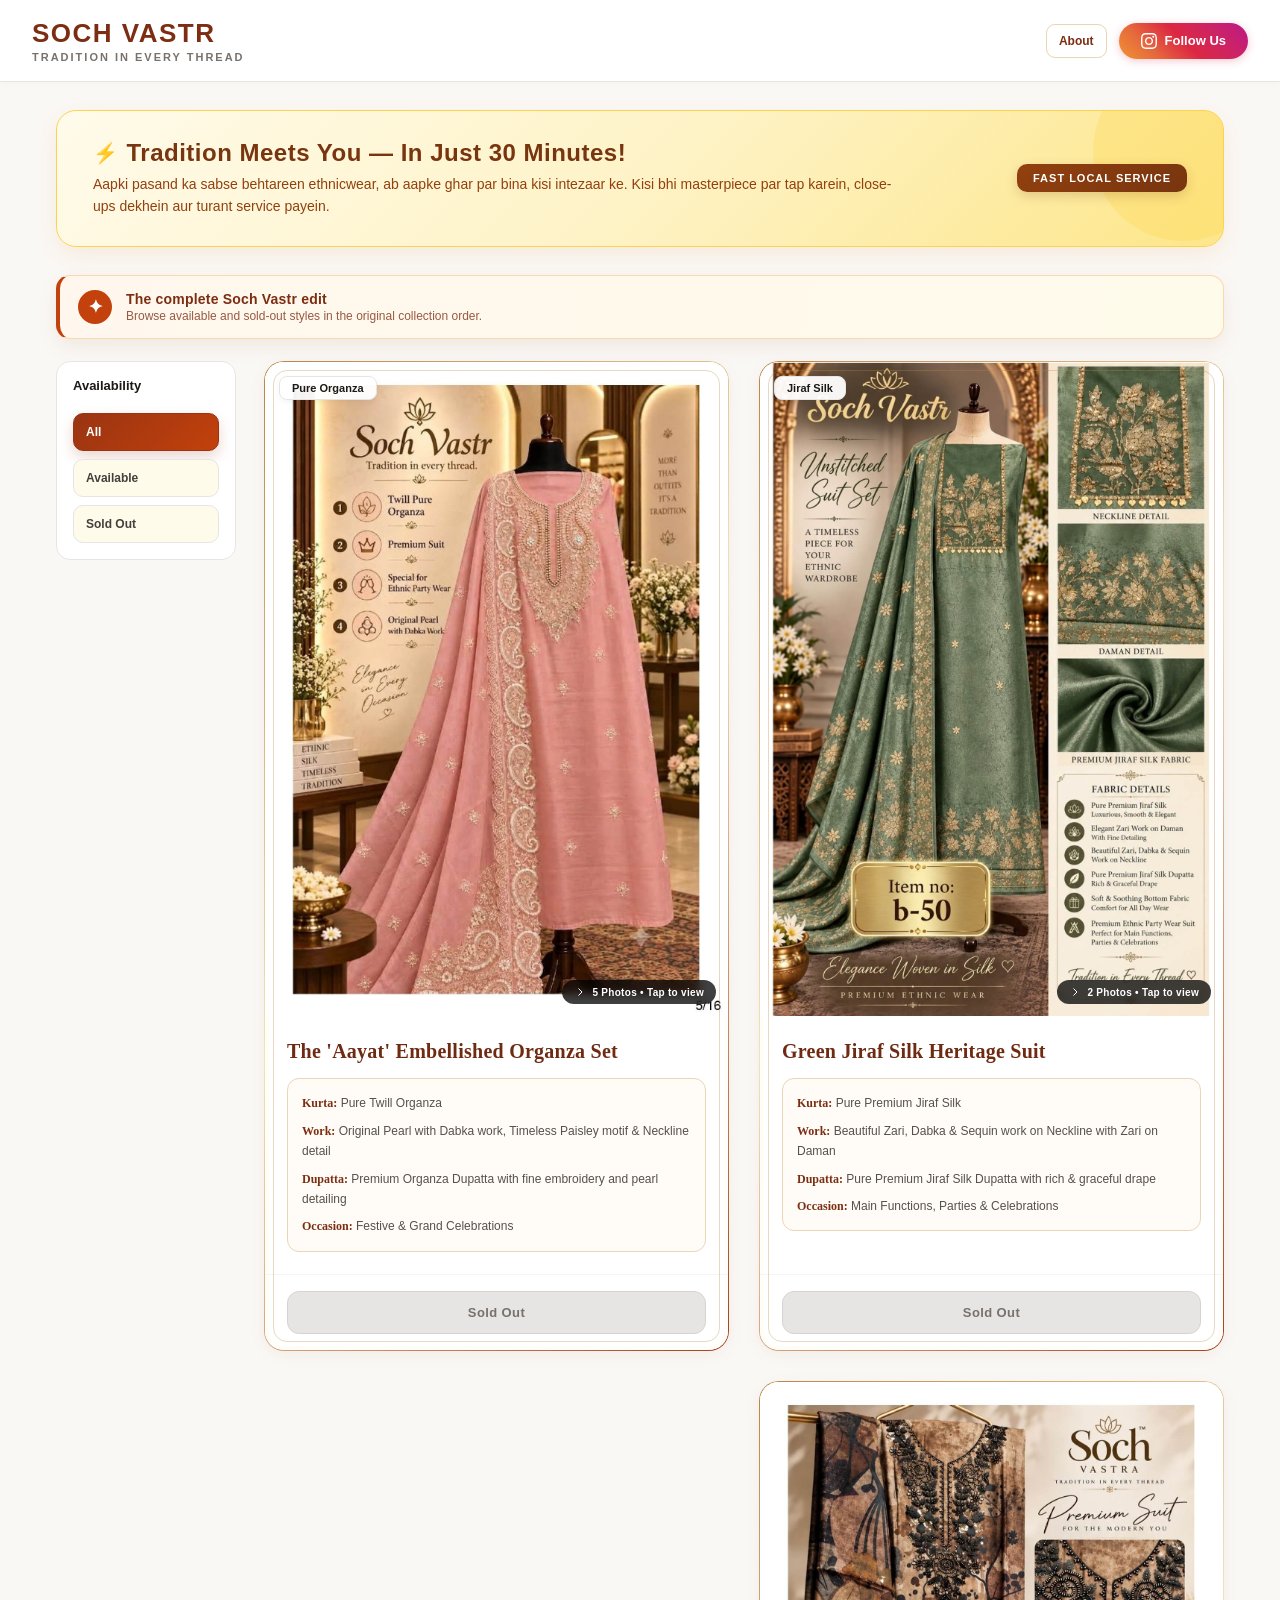
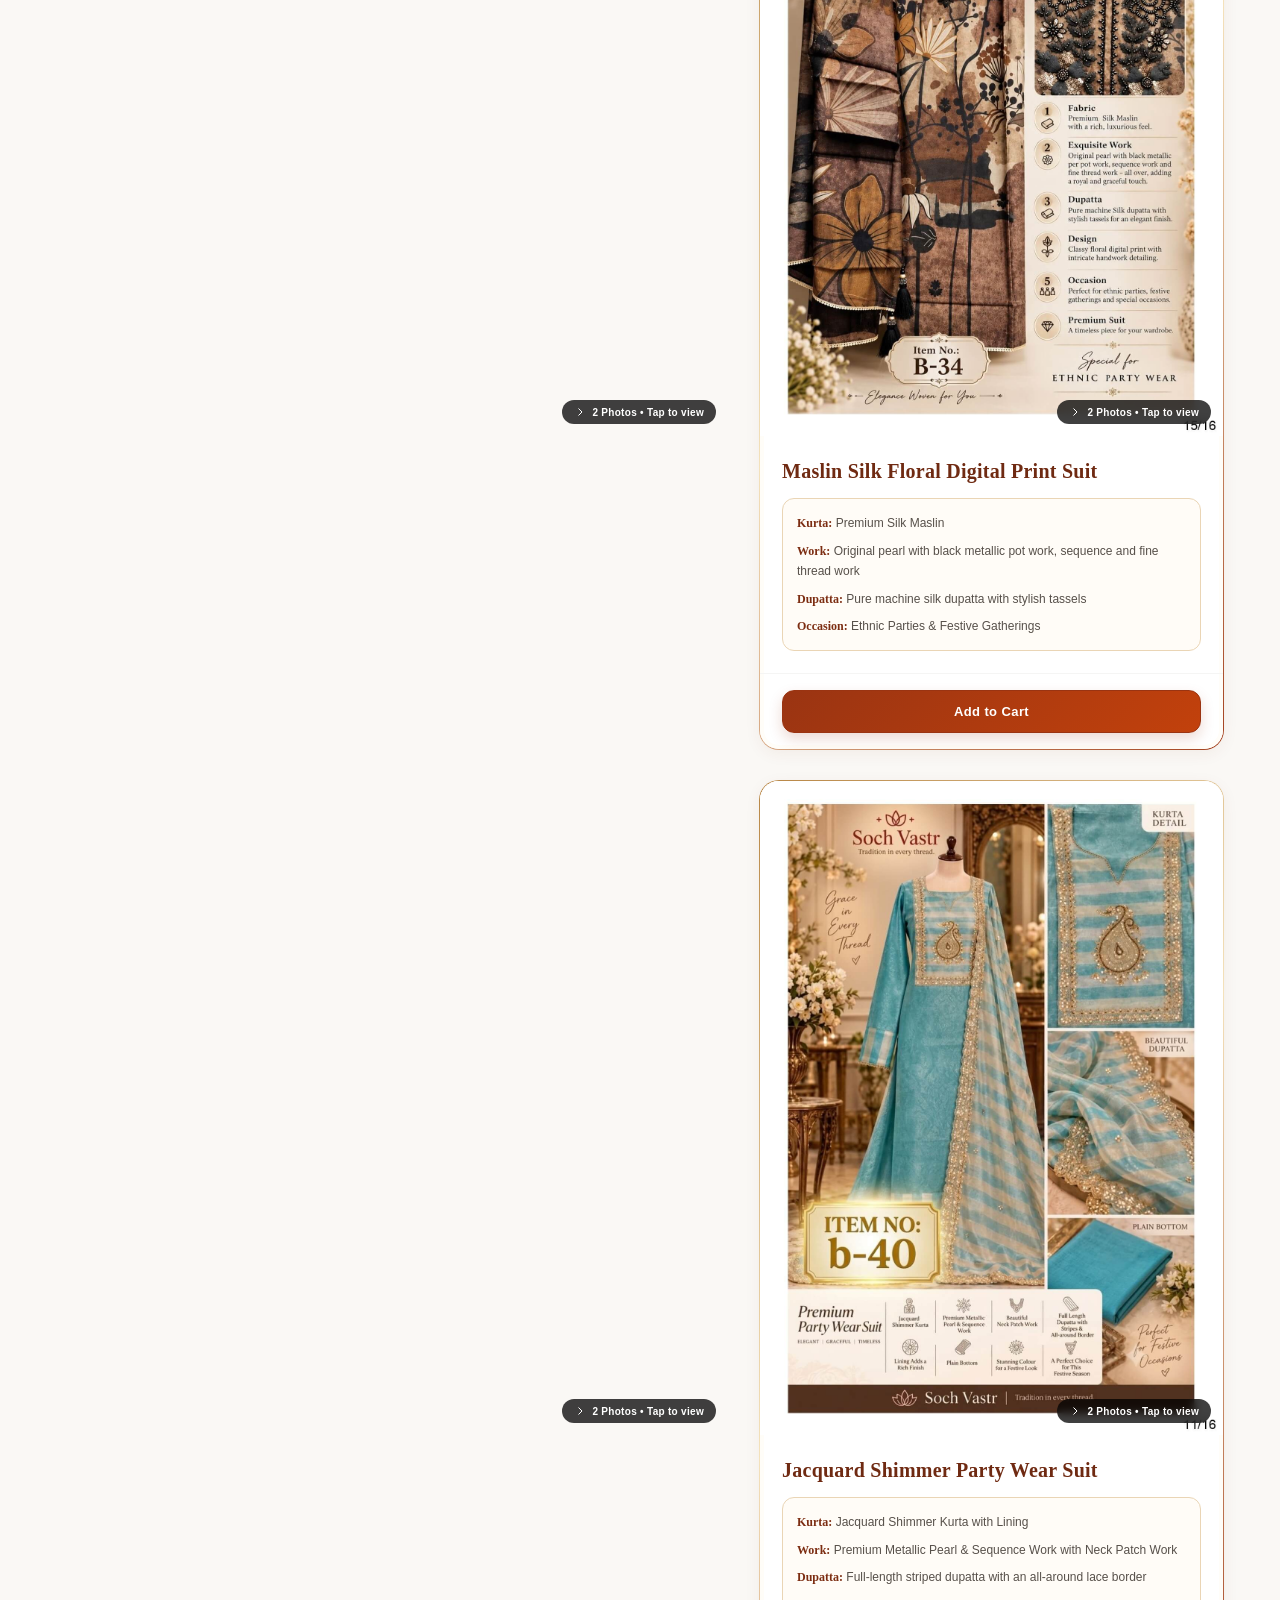
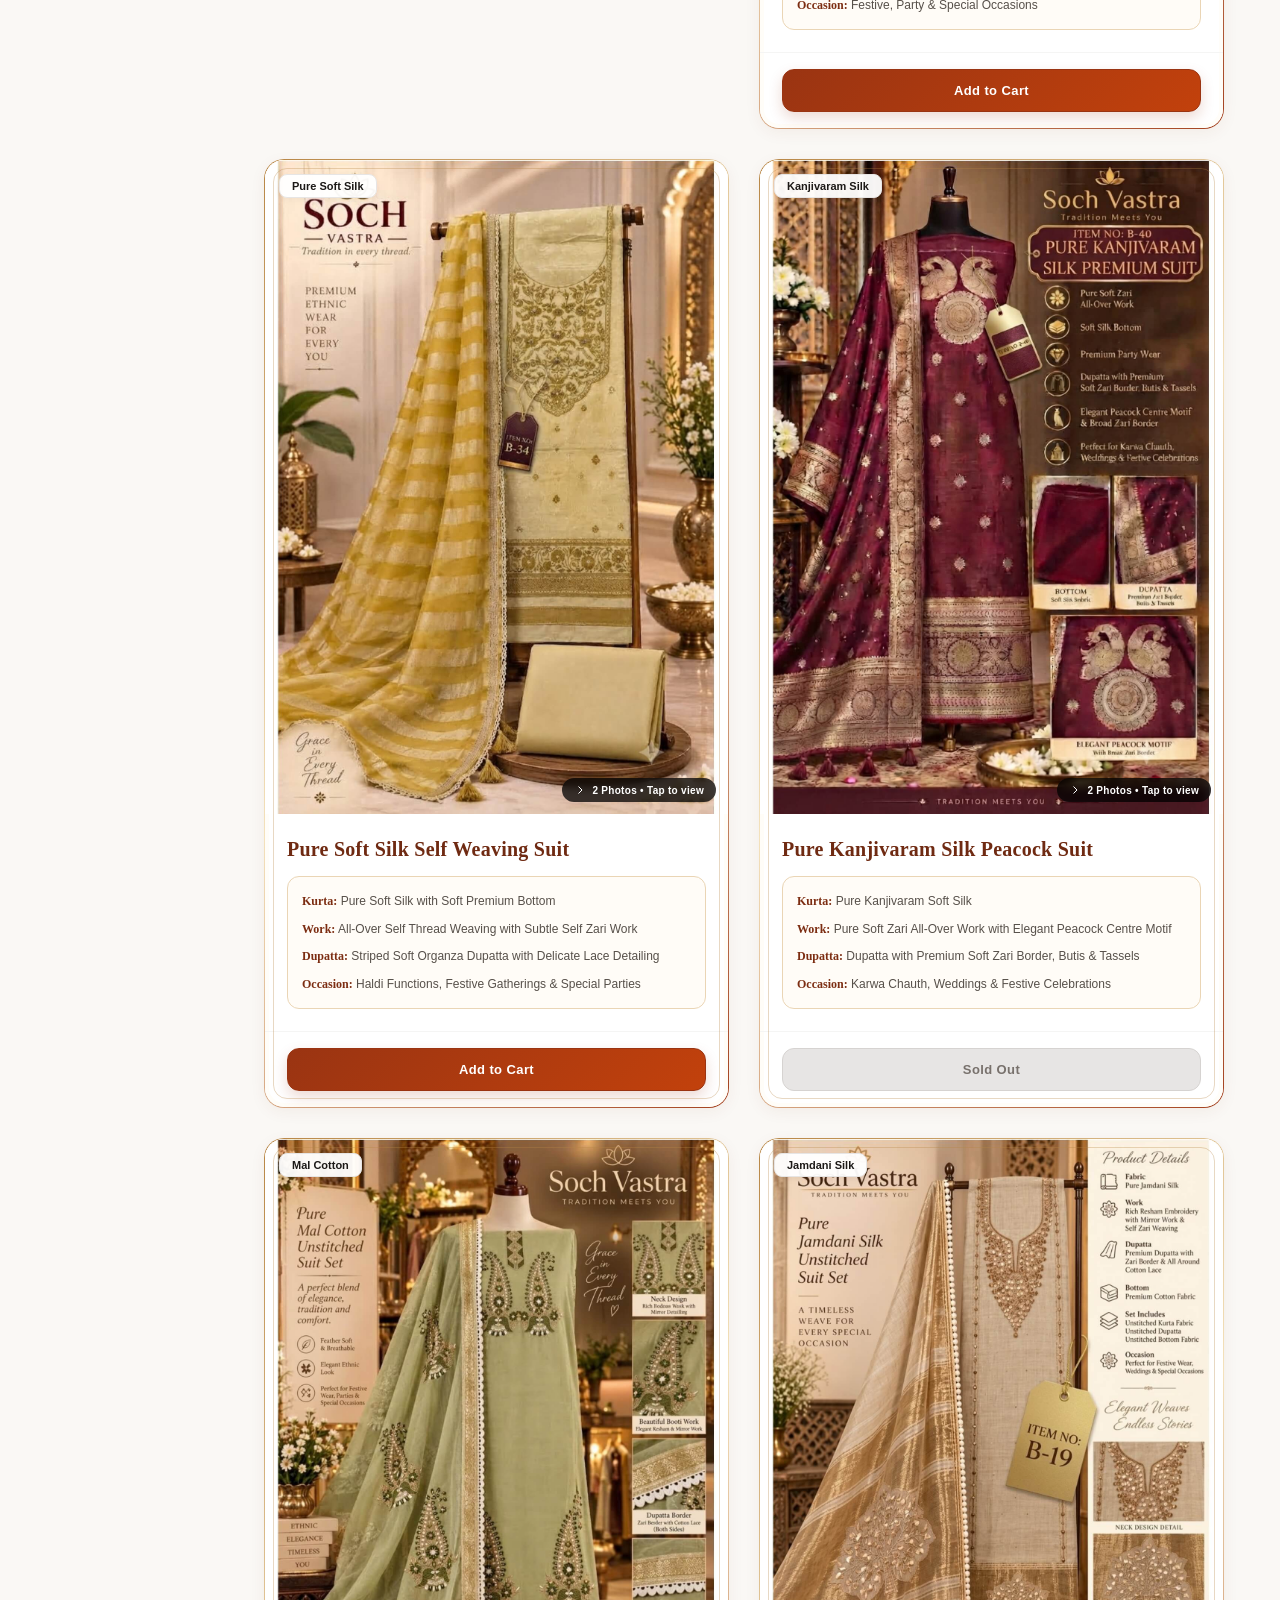
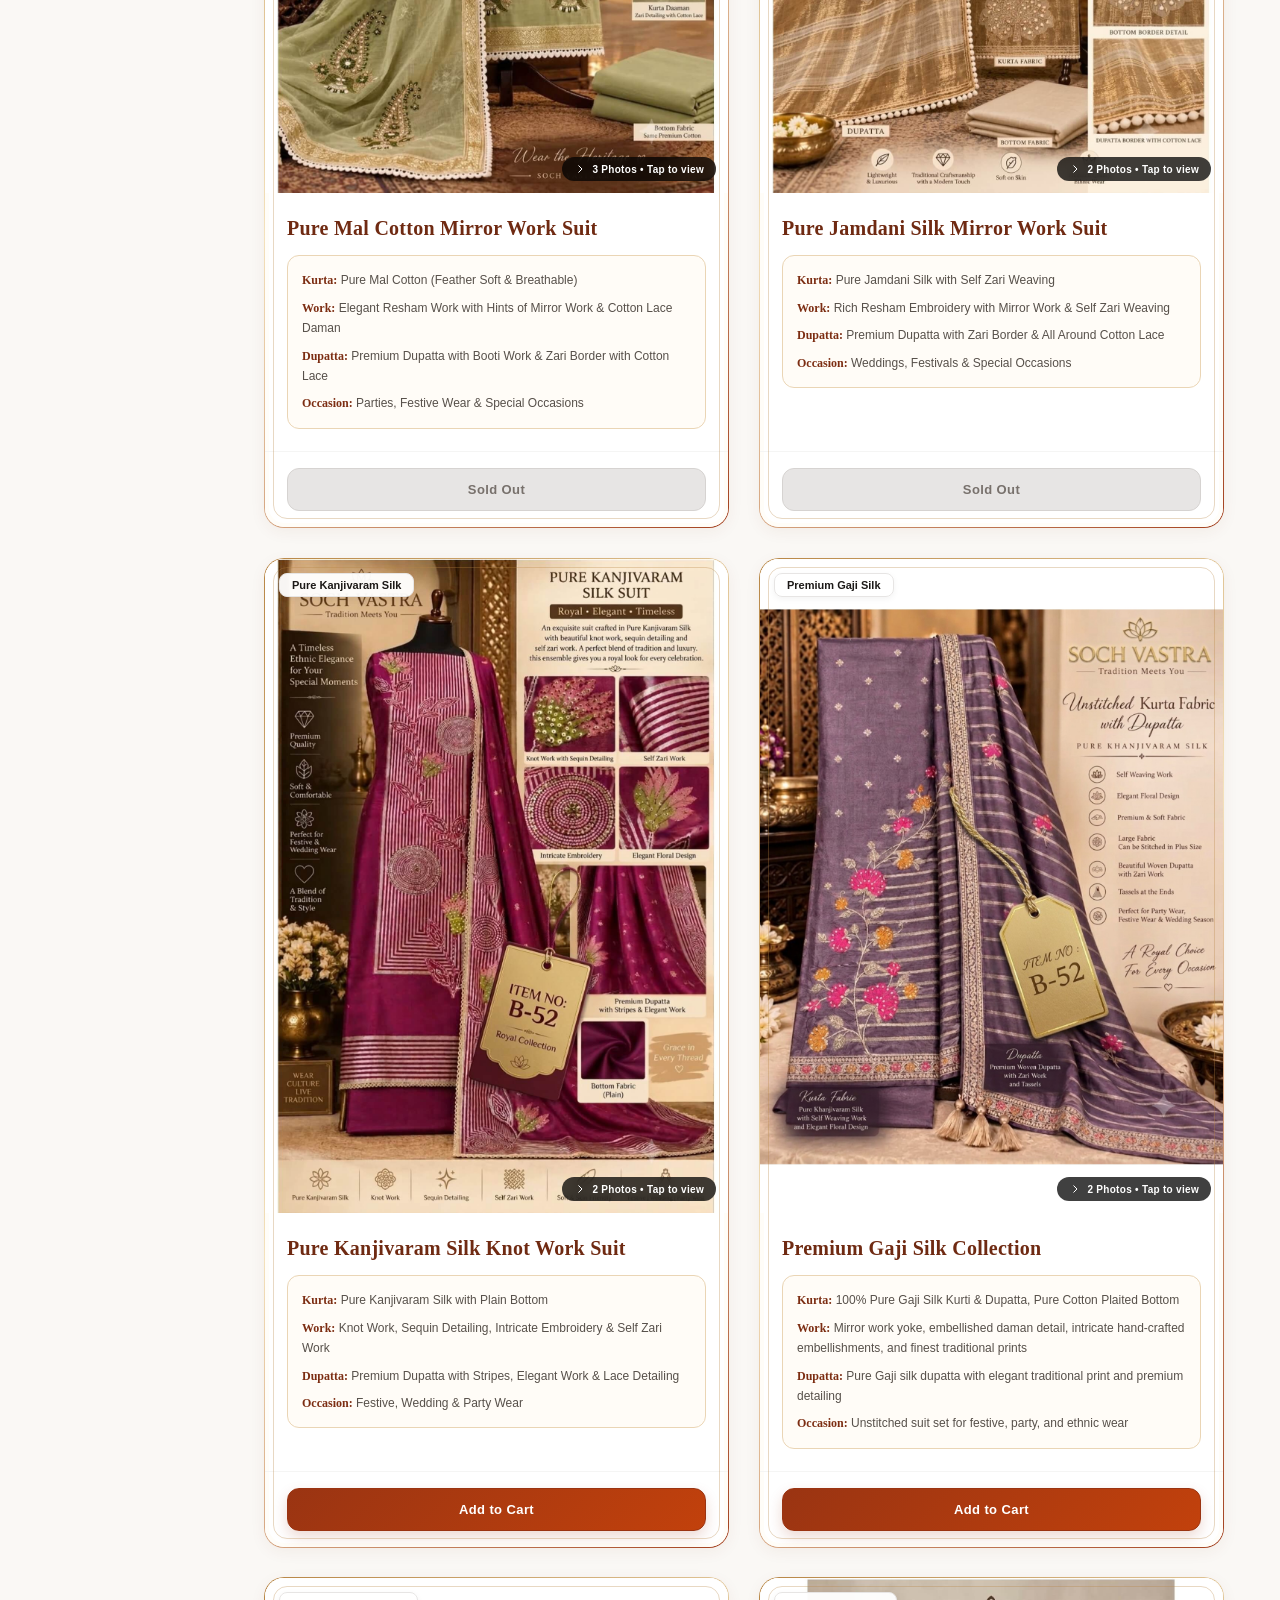
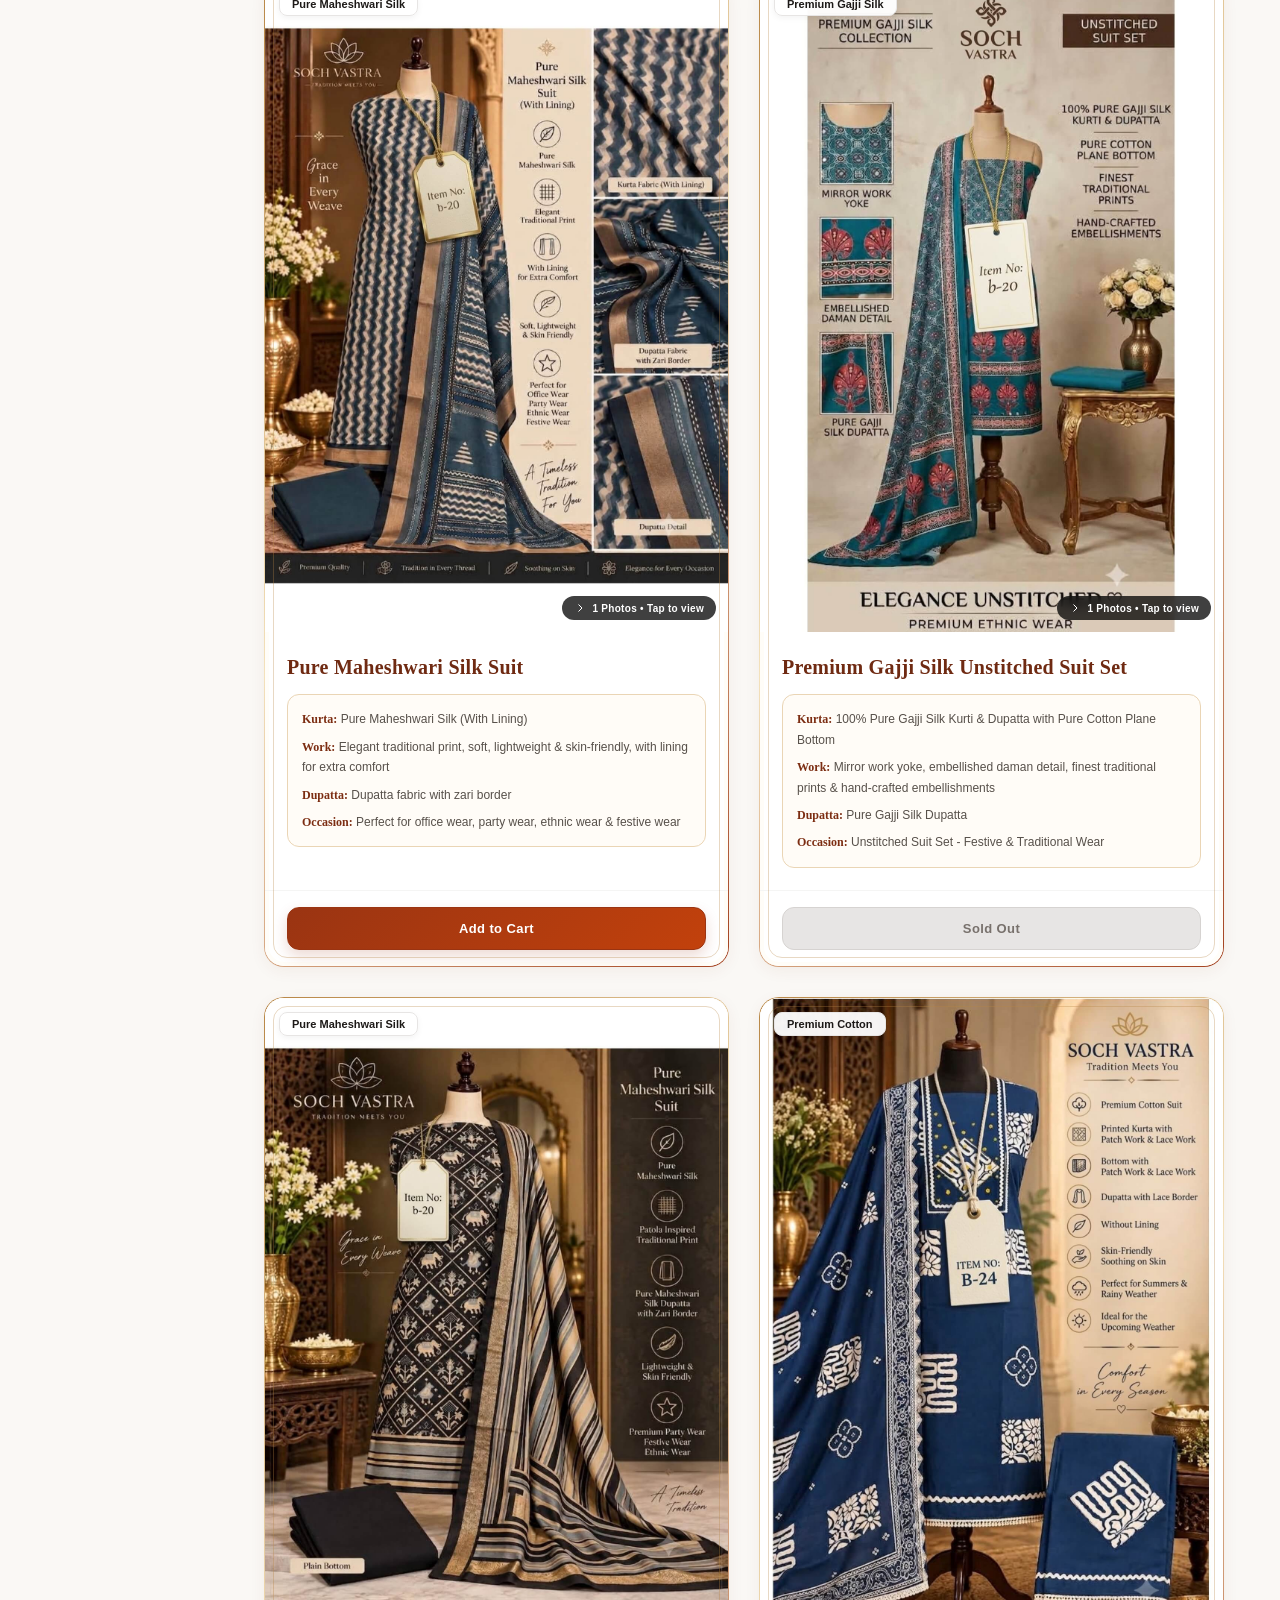
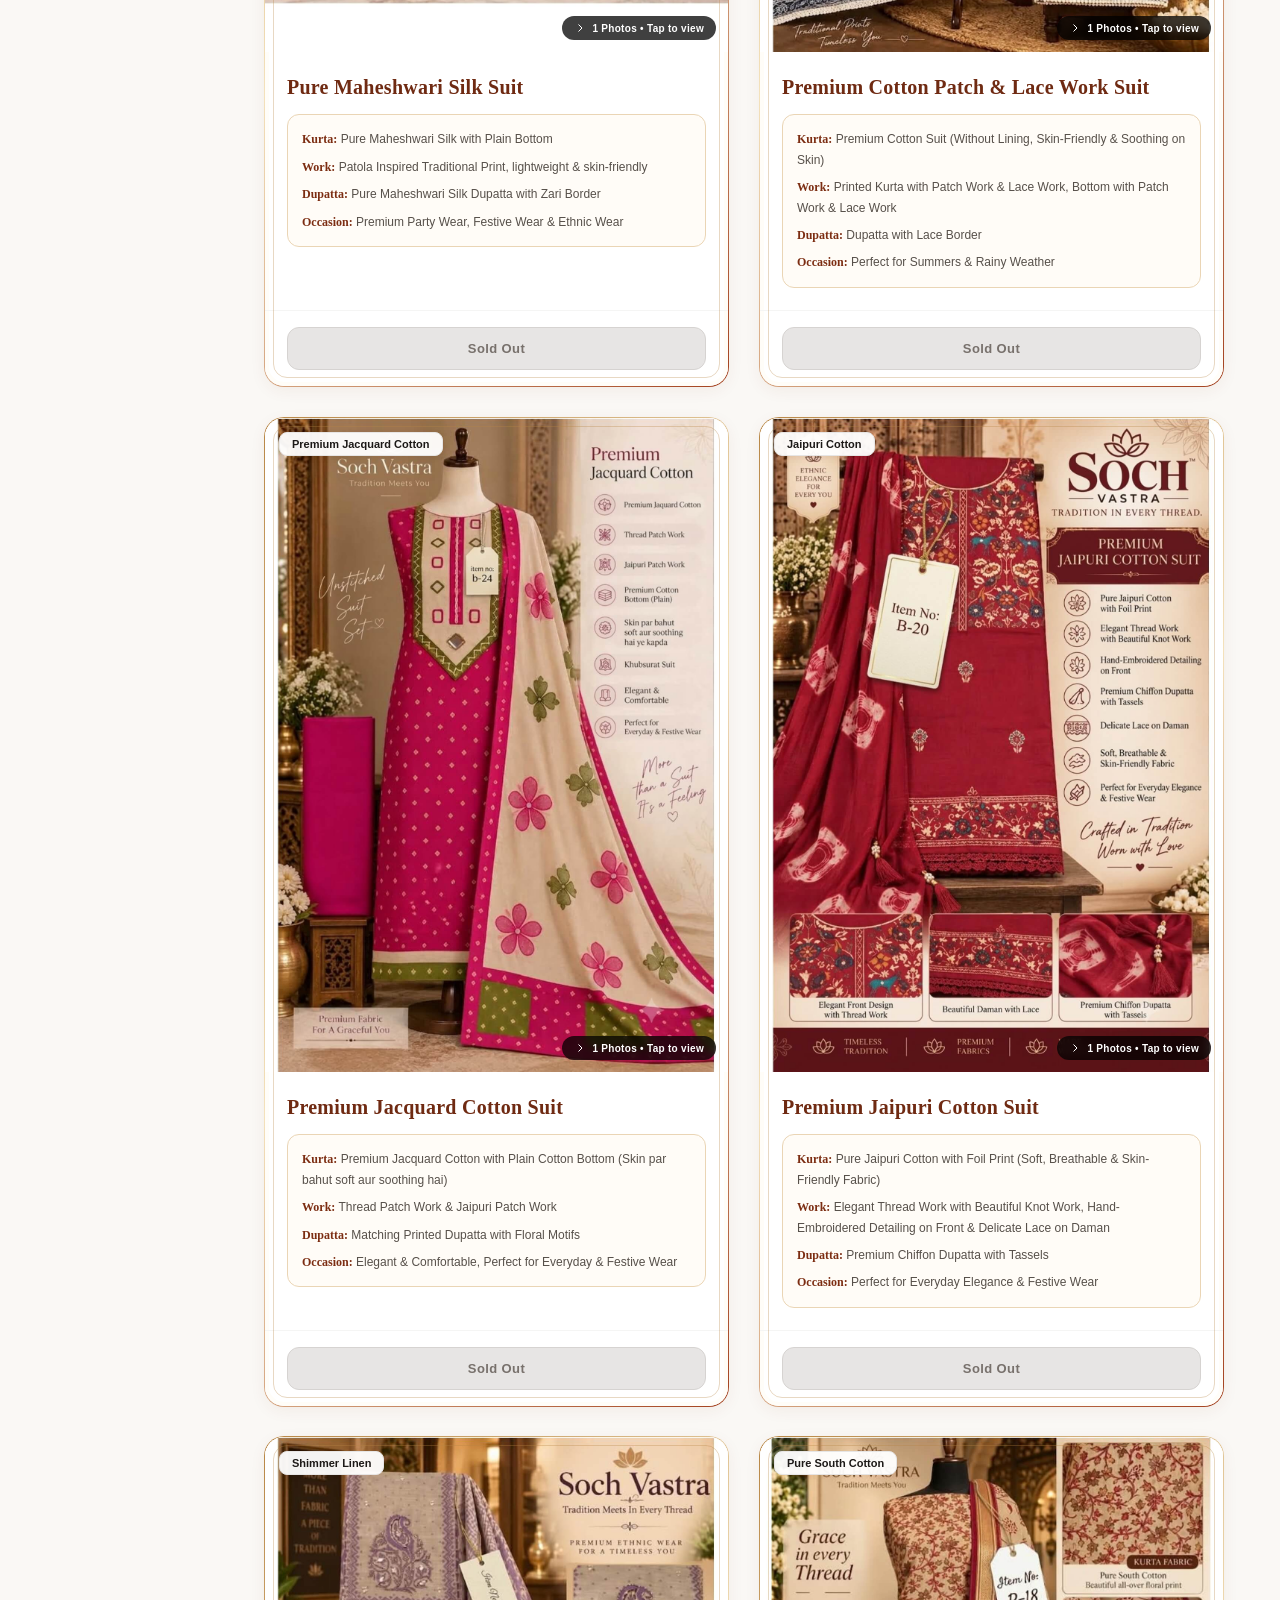
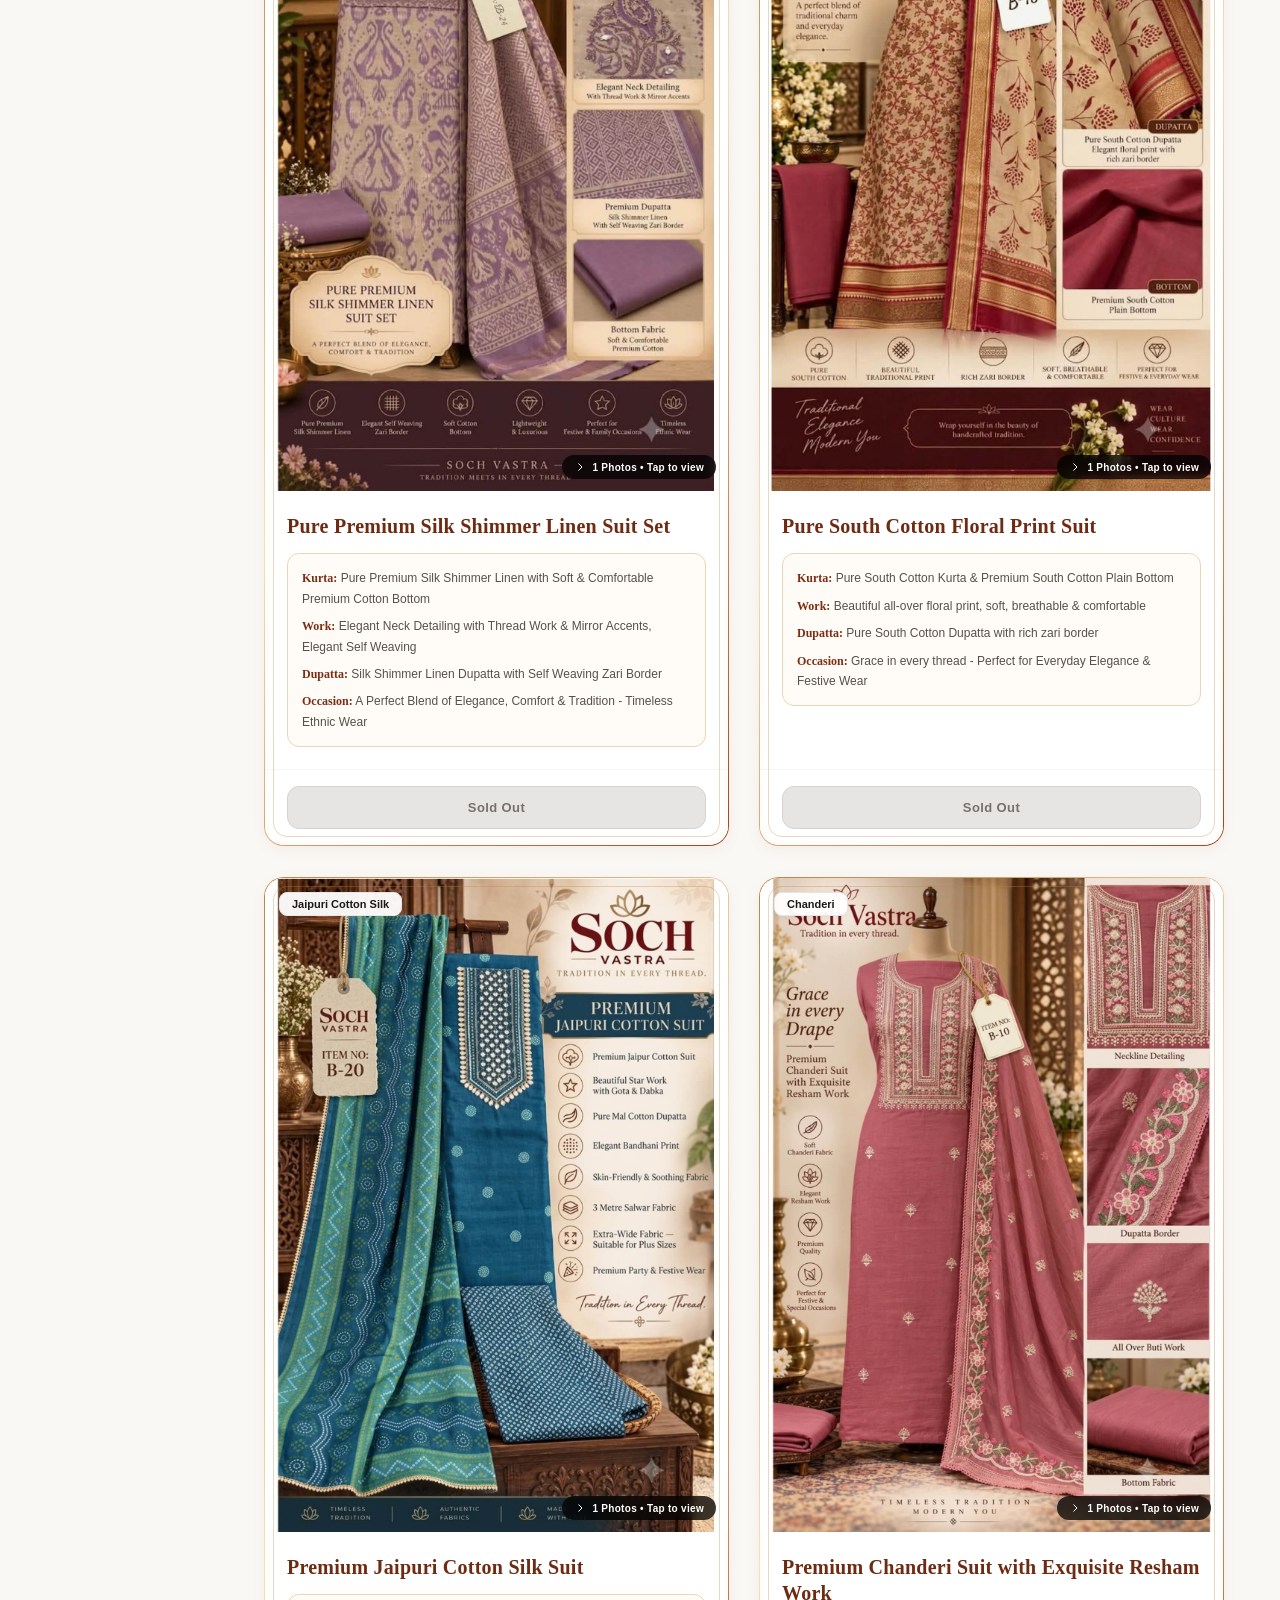
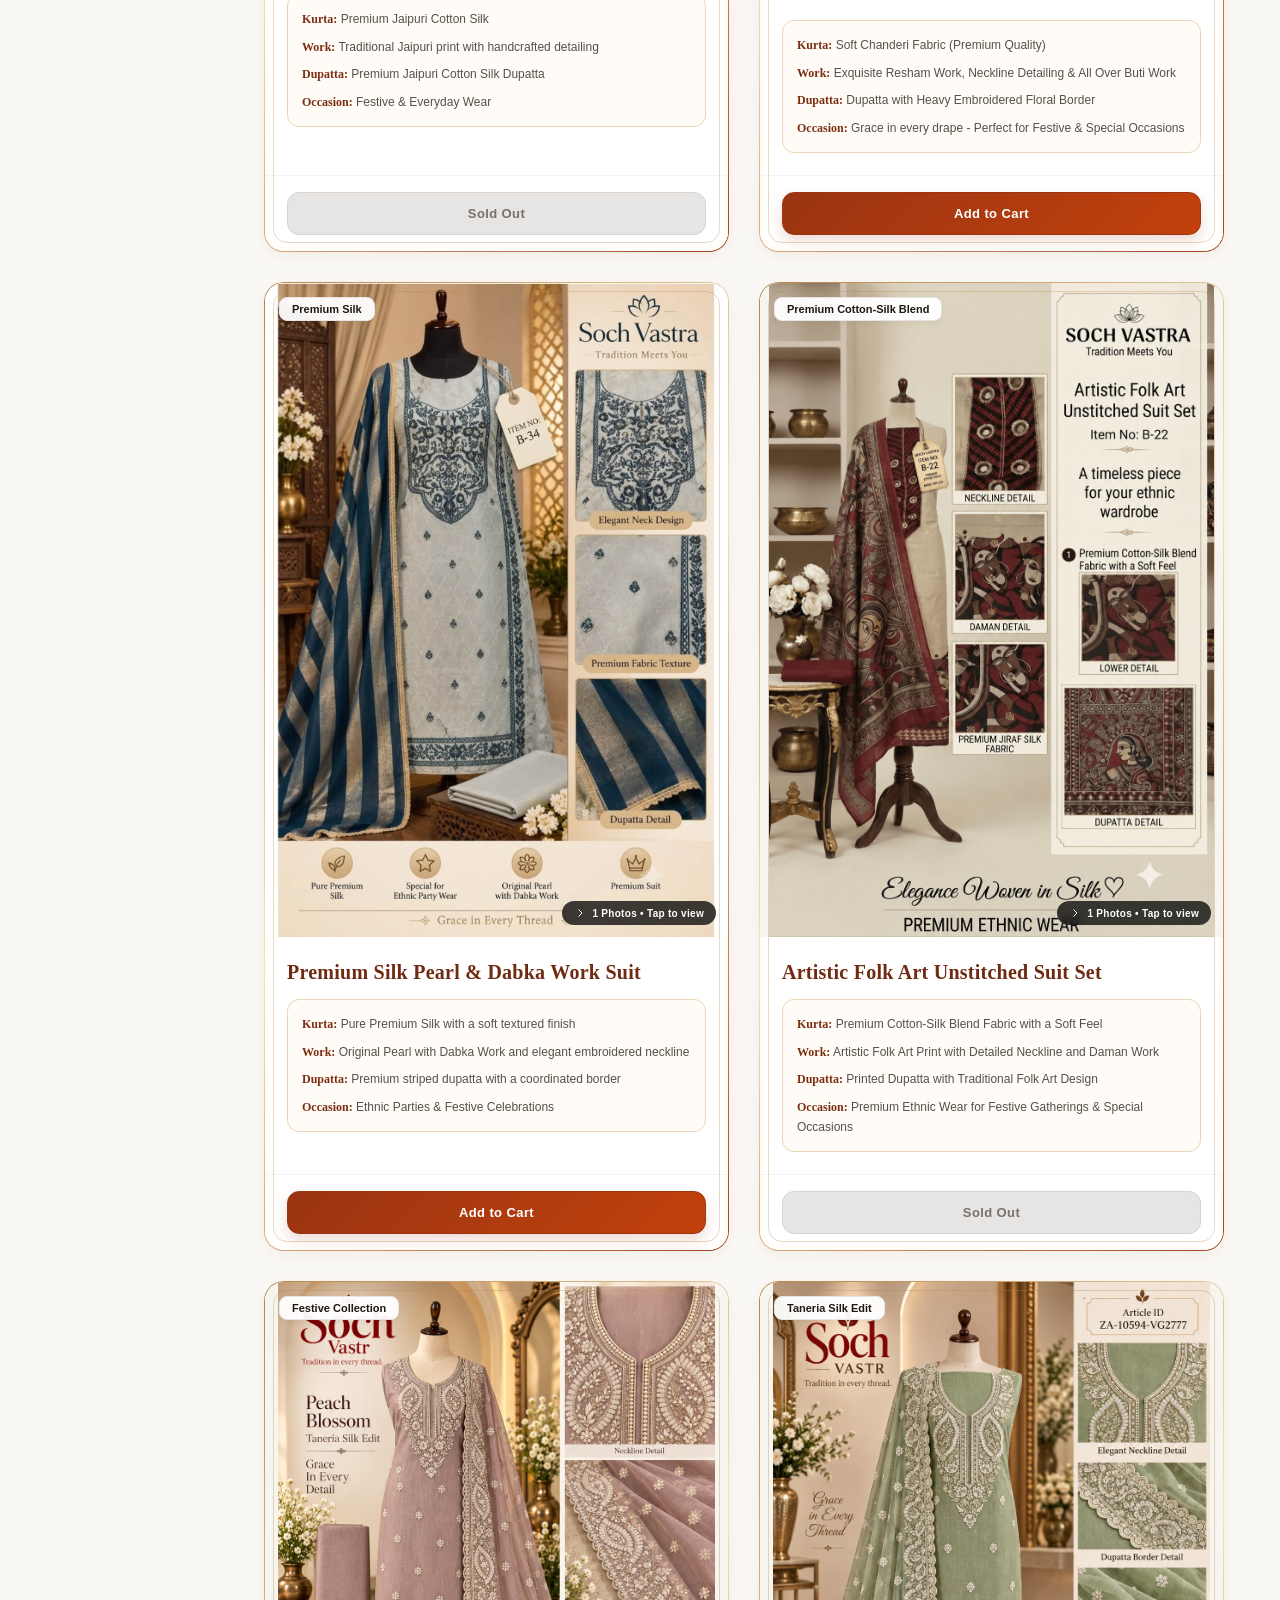
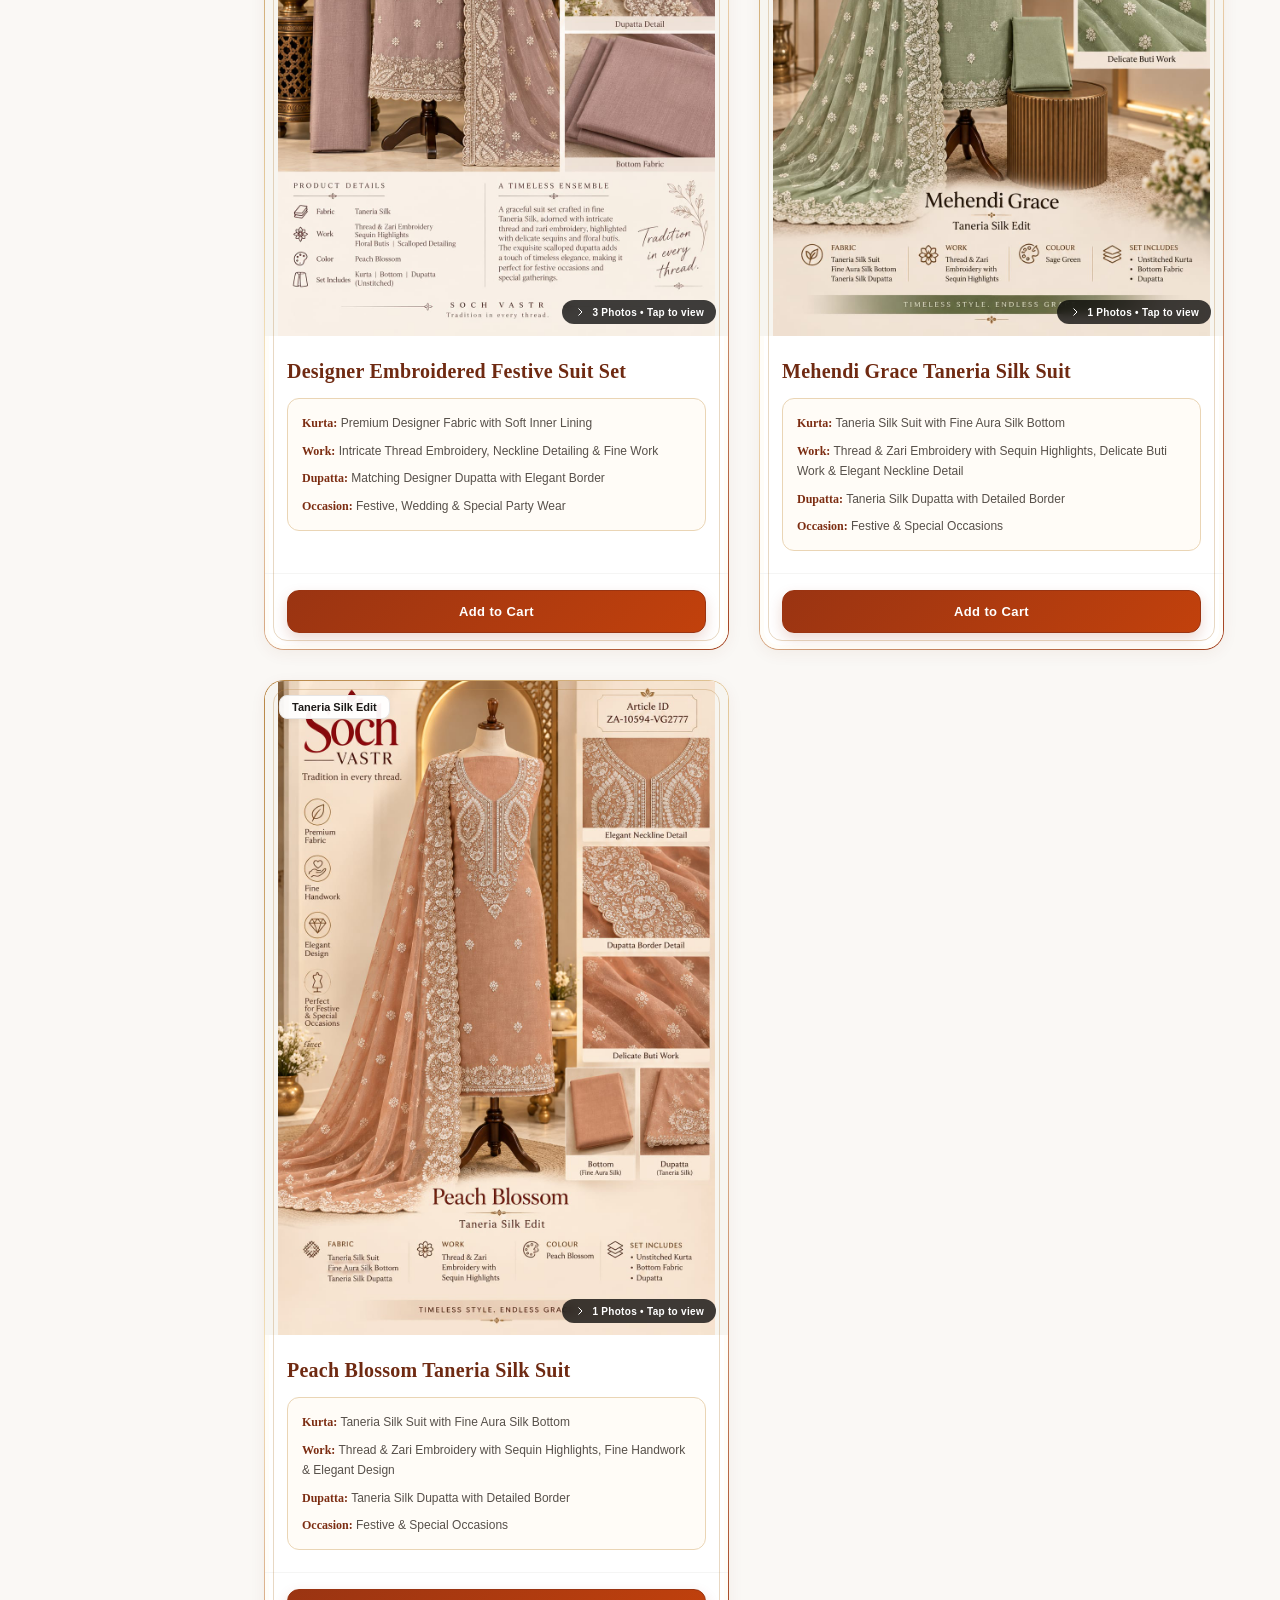
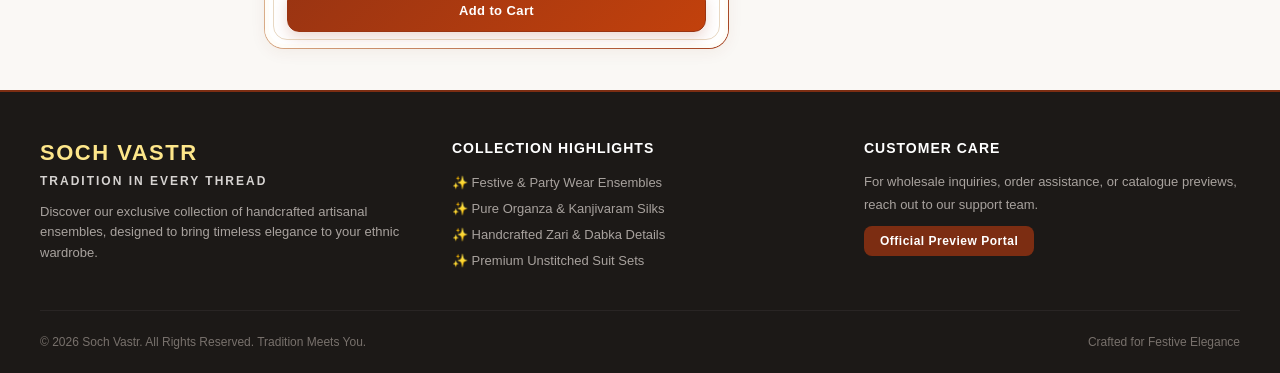
==== commit 81ae4bb8: "Update index.html" ====
--- a/index.html
+++ b/index.html
@@ -3,9 +3,9 @@
 <head>
   <meta charset="UTF-8" />
   <meta name="viewport" content="width=device-width, initial-scale=1.0" />
-  <title>Soch Vastra | Festive Collection Vol. 1</title>
+  <title>Soch Vastr | Festive Collection Vol. 1</title>
   <style>
-    * { box-sizing: border-box; margin: 0; padding: 0; font-family: -apple-system, BlinkMacSystemFont, "Segoe UI", Roboto, sans-serif; }
+    * { box-sizing: border-box; margin: 0; padding: 0; font-family: "Trebuchet MS", "Segoe UI", sans-serif; }
     body { background-color: #FAF8F5; color: #2D2A26; padding-bottom: 0px; }
     
     header { position: sticky; top: 0; z-index: 30; background: #ffffff; border-bottom: 1px solid #E7E5E4; padding: 18px 32px; display: flex; align-items: center; justify-content: space-between; box-shadow: 0 2px 10px rgba(0,0,0,0.02); animation: pageReveal 0.55s ease-out both; }
@@ -27,6 +27,27 @@
     .banner h2 span { font-size: 20px; }
     .banner p { font-size: 14px; color: #92400E; font-weight: 500; line-height: 1.6; }
     .notice-tag { background: linear-gradient(135deg, #92400E 0%, #78350F 100%); color: #ffffff; font-size: 11px; font-weight: 700; padding: 8px 16px; border-radius: 10px; letter-spacing: 1px; text-transform: uppercase; box-shadow: 0 4px 12px rgba(120, 53, 15, 0.2); position: relative; z-index: 1; white-space: nowrap; }
+    .about-link { color: #7C2D12; font-size: 12px; font-weight: 800; text-decoration: none; padding: 9px 12px; border: 1px solid #EAD5B5; border-radius: 9px; transition: color 0.2s, background 0.2s, transform 0.2s; }
+    .about-link:hover { color: #ffffff; background: #7C2D12; transform: translateY(-1px); }
+    .about-section { display: none; position: fixed; inset: 0; z-index: 70; margin: 0; padding: 30px 18px; background: rgba(38, 18, 12, 0.86); backdrop-filter: blur(10px); overflow-y: auto; }
+    .about-section.is-open { display: block; animation: overlayFade 0.25s ease-out both; }
+    .about-panel { max-width: 1040px; margin: 0 auto; padding: 58px; background: linear-gradient(115deg, #FFFDF8 0%, #FFF7ED 58%, #FDEBCB 100%); border: 1px solid #D6A85C; border-radius: 24px; color: #3A2118; box-shadow: 0 24px 70px rgba(0, 0, 0, 0.38); position: relative; overflow: hidden; animation: modalPop 0.35s ease-out both; }
+    .about-panel::before { content: ""; position: absolute; inset: 12px; border: 1px solid rgba(184, 134, 69, 0.32); border-radius: 17px; pointer-events: none; }
+    .about-panel::after { content: "✦"; position: absolute; right: 48px; top: 26px; color: #B88645; font-size: 72px; line-height: 1; pointer-events: none; }
+    .about-close { position: absolute; top: 22px; right: 22px; width: 38px; height: 38px; border: 1px solid #C9A15B; border-radius: 50%; background: #FFF7ED; color: #7C2D12; cursor: pointer; font-size: 22px; line-height: 1; transition: background 0.2s, color 0.2s, transform 0.2s; z-index: 2; }
+    .about-close:hover { background: #7C2D12; color: #FFF7ED; transform: rotate(90deg); }
+    .about-kicker { color: #A16207; font-size: 11px; font-weight: 800; letter-spacing: 2.4px; text-transform: uppercase; margin-bottom: 12px; }
+    .about-section h2 { max-width: 700px; color: #4A1D12; font-family: Georgia, "Times New Roman", serif; font-size: clamp(30px, 4vw, 52px); line-height: 1.06; font-weight: 700; margin-bottom: 18px; }
+    .about-lead { max-width: 760px; color: #7C4A32; font-size: 16px; line-height: 1.75; margin-bottom: 34px; }
+    .about-content { display: grid; grid-template-columns: minmax(0, 1.35fr) minmax(250px, 0.65fr); gap: 42px; align-items: start; position: relative; z-index: 1; }
+    .about-story { color: #4F3429; font-size: 14px; line-height: 1.85; }
+    .about-story p + p { margin-top: 16px; }
+    .about-story em { color: #9A3412; font-family: Georgia, "Times New Roman", serif; font-size: 1.08em; }
+    .about-aside { border-left: 1px solid #D6A85C; padding-left: 26px; }
+    .about-aside h3 { color: #7C2D12; font-family: Georgia, "Times New Roman", serif; font-size: 23px; margin-bottom: 18px; }
+    .about-fact { padding: 13px 15px; border: 1px solid #EAD5B5; border-radius: 10px; background: rgba(255, 255, 255, 0.55); margin-top: 10px; }
+    .about-fact strong { display: block; color: #7C2D12; font-size: 12px; letter-spacing: 1.2px; text-transform: uppercase; margin-bottom: 5px; }
+    .about-fact span { color: #6B4A3A; font-size: 13px; line-height: 1.5; }
 
     .container { max-width: 1200px; margin: 0 auto; padding: 0 16px; }
     .catalog-layout { display: grid; grid-template-columns: 180px minmax(0, 1fr); gap: 28px; align-items: start; }
@@ -45,26 +66,61 @@
     .status-filter button:hover { border-color: #C2410C; color: #7C2D12; transform: translateX(3px); }
     .status-filter button.active { background: linear-gradient(135deg, #9A3412, #C2410C); border-color: #9A3412; color: #ffffff; box-shadow: 0 6px 14px rgba(154, 52, 18, 0.2); }
     @media (max-width: 767px) {
+      header { padding: 14px 16px; }
+      .brand h1 { font-size: 21px; letter-spacing: 1px; }
+      .brand p { font-size: 9px; letter-spacing: 1.4px; }
+      .header-actions { gap: 6px; }
+      .insta-btn { padding: 9px 11px; font-size: 11px; gap: 0; }
+      .insta-btn span { display: none; }
+      .banner { margin: 18px 0; padding: 20px; border-radius: 16px; gap: 12px; }
+      .banner h2 { font-size: 19px; line-height: 1.25; }
+      .banner h2 span { font-size: 17px; }
+      .banner p { font-size: 12px; line-height: 1.5; }
+      .notice-tag { font-size: 10px; padding: 7px 11px; }
+      .about-link { padding: 8px 10px; font-size: 11px; }
+      .about-section { padding: 12px; }
+      .about-panel { padding: 42px 22px 28px; border-radius: 18px; }
+      .about-panel::after { right: 18px; top: 18px; font-size: 48px; }
+      .about-section h2 { font-size: 34px; max-width: 280px; }
+      .about-lead { font-size: 13px; line-height: 1.65; margin-bottom: 24px; }
+      .about-content { grid-template-columns: 1fr; gap: 28px; }
+      .about-story { font-size: 13px; line-height: 1.75; }
+      .about-aside { border-left: 0; border-top: 1px solid rgba(253, 230, 138, 0.42); padding: 22px 0 0; }
       .catalog-layout { grid-template-columns: 1fr; gap: 16px; }
+      .grid { grid-template-columns: 1fr; gap: 20px; }
       .status-filter { position: static; display: flex; flex-wrap: wrap; gap: 8px; align-items: center; }
       .status-filter h3 { width: 100%; margin-bottom: 0; }
       .status-filter button { flex: 1 1 30%; margin-top: 0; text-align: center; }
+      .availability-message { margin-bottom: 16px; padding: 12px 14px; gap: 10px; }
+      .availability-message strong { font-size: 13px; }
+      .availability-message span { font-size: 11px; line-height: 1.4; }
+      .card-body { padding: 18px; }
+      .card-title { font-size: 19px; }
+      .card-action { padding: 14px 18px; }
+      .modal-overlay { padding: 10px; }
+      .modal-box { border-radius: 18px; max-height: 94vh; }
+      .gallery-container { padding: 14px; }
+      .swipe-slide { height: 320px; }
+      .modal-info { padding: 20px; }
+      .modal-info h3 { font-size: 20px; }
     }
 
     /* Product Card */
-    .card { background: #ffffff; border: 1px solid #E7E5E4; border-radius: 20px; overflow: hidden; display: flex; flex-direction: column; justify-content: space-between; box-shadow: 0 4px 16px rgba(0,0,0,0.03); cursor: pointer; transition: transform 0.25s ease, box-shadow 0.25s ease; animation: cardReveal 0.5s calc(var(--card-index) * 70ms) ease-out both; }
-    .card:hover { transform: translateY(-4px); box-shadow: 0 12px 28px rgba(0,0,0,0.08); }
-    .card-img-wrap { position: relative; width: 100%; height: 390px; background: #F5F5F4; overflow: hidden; }
+    .card { position: relative; background: linear-gradient(#ffffff, #ffffff) padding-box, linear-gradient(135deg, #B88645, #F4E2BC 48%, #A44220) border-box; border: 1px solid transparent; border-radius: 20px; overflow: hidden; display: flex; flex-direction: column; justify-content: space-between; box-shadow: 0 4px 16px rgba(124, 45, 18, 0.06), inset 0 0 0 4px #FFFDF8; cursor: pointer; transition: transform 0.25s ease, box-shadow 0.25s ease, border-color 0.25s ease; animation: cardReveal 0.5s calc(var(--card-index) * 70ms) ease-out both; }
+    .card::before { content: ""; position: absolute; inset: 8px; border: 1px solid rgba(184, 134, 69, 0.32); border-radius: 14px; pointer-events: none; z-index: 8; transition: border-color 0.25s ease, inset 0.25s ease; }
+    .card:hover { transform: translateY(-5px); box-shadow: 0 14px 30px rgba(124, 45, 18, 0.14), inset 0 0 0 4px #FFFDF8; }
+    .card:hover::before { inset: 6px; border-color: rgba(164, 66, 32, 0.55); }
+    .card-img-wrap { position: relative; width: 100%; aspect-ratio: 1241 / 1754; background: #F5F5F4; overflow: hidden; }
     .card-img-wrap img { width: 100%; height: 100%; object-fit: contain; background-color: #f7f5f0; transition: transform 0.3s ease; }
     .card:hover .card-img-wrap img { transform: scale(1.02); }
     
-    .tag-left { position: absolute; top: 14px; left: 14px; background: rgba(255,255,255,0.95); color: #1C1917; font-size: 11px; font-weight: 700; padding: 5px 12px; border-radius: 8px; border: 1px solid #E7E5E4; box-shadow: 0 2px 6px rgba(0,0,0,0.05); z-index: 5; }
+    .tag-left { position: absolute; top: 14px; left: 14px; background: rgba(255,255,255,0.95); color: #1C1917; font-size: 11px; font-weight: 700; padding: 5px 12px; border-radius: 8px; border: 1px solid #E7E5E4; box-shadow: 0 2px 6px rgba(0,0,0,0.05); z-index: 9; }
     .swipe-hint { position: absolute; bottom: 12px; right: 12px; background: rgba(0,0,0,0.75); backdrop-filter: blur(4px); color: #ffffff; font-size: 10px; font-weight: 600; padding: 6px 12px; border-radius: 20px; display: flex; align-items: center; gap: 6px; letter-spacing: 0.3px; }
 
     .card-body { padding: 22px; flex: 1; }
-    .card-title { font-size: 18px; font-weight: 800; margin-bottom: 14px; color: #1C1917; line-height: 1.35; }
-    .details-box { background: #FAF9F6; border: 1px solid #F0EEE9; border-radius: 12px; padding: 14px; font-size: 12px; line-height: 1.65; color: #44403C; display: flex; flex-direction: column; gap: 6px; }
-    .details-box strong { color: #1C1917; font-weight: 600; }
+    .card-title { font-family: Georgia, "Times New Roman", serif; font-size: 20px; font-weight: 700; margin-bottom: 14px; color: #6F2A12; line-height: 1.3; letter-spacing: 0.25px; }
+    .details-box { background: #FFFCF7; border: 1px solid #EAD5B5; border-radius: 12px; padding: 14px; font-size: 12px; line-height: 1.7; color: #57504A; display: flex; flex-direction: column; gap: 7px; }
+    .details-box strong { font-family: Georgia, "Times New Roman", serif; color: #7C2D12; font-weight: 700; }
 
     .card-action { padding: 16px 22px; border-top: 1px solid #F5F5F4; }
     .add-btn { width: 100%; background: linear-gradient(135deg, #9A3412, #C2410C); color: #ffffff; border: 1px solid #9A3412; padding: 13px; border-radius: 12px; font-size: 13px; font-weight: 800; cursor: pointer; transition: background 0.2s, transform 0.15s, box-shadow 0.2s; letter-spacing: 0.4px; box-shadow: 0 6px 14px rgba(154, 52, 18, 0.18); }
@@ -118,10 +174,11 @@
   <!-- Header Section -->
   <header>
     <div class="brand">
-      <h1>SOCH VASTRA</h1>
+      <h1>SOCH VASTR</h1>
       <p>Tradition in Every Thread</p>
     </div>
     <div class="header-actions">
+      <a href="#about" class="about-link">About</a>
       <!-- Follow Us Instagram Button -->
       <a href="https://www.instagram.com/soch.vastra" target="_blank" class="insta-btn" title="Follow Us">
         <svg viewBox="0 0 24 24"><path d="M12 2.163c3.204 0 3.584.012 4.85.07 3.252.148 4.771 1.691 4.919 4.919.058 1.265.069 1.645.069 4.849 0 3.205-.012 3.584-.069 4.849-.149 3.225-1.664 4.771-4.919 4.919-1.266.058-1.644.07-4.85.07-3.204 0-3.584-.012-4.849-.07-3.26-.149-4.771-1.699-4.919-4.92-.058-1.265-.07-1.644-.07-4.849 0-3.204.013-3.583.07-4.849.149-3.227 1.664-4.771 4.919-4.919 1.266-.057 1.645-.069 4.849-.069zm0-2.163c-3.259 0-3.667.014-4.947.072-4.358.2-6.78 2.618-6.98 6.98-.059 1.281-.073 1.689-.073 4.948 0 3.259.014 3.668.072 4.948.2 4.358 2.618 6.78 6.98 6.98 1.281.058 1.689.072 4.948.072 3.259 0 3.668-.014 4.948-.072 4.354-.2 6.782-2.618 6.979-6.98.059-1.28.073-1.689.073-4.948 0-3.259-.014-3.667-.072-4.947-.196-4.354-2.617-6.78-6.979-6.98-1.281-.059-1.69-.073-4.949-.073zm0 5.838c-3.403 0-6.162 2.759-6.162 6.162s2.759 6.163 6.162 6.163 6.162-2.759 6.162-6.163c0-3.403-2.759-6.162-6.162-6.162zm0 10.162c-2.209 0-4-1.79-4-4 0-2.209 1.791-4 4-4s4 1.791 4 4c0 2.21-1.791 4-4 4zm6.406-11.845c-.796 0-1.441.645-1.441 1.44s.645 1.44 1.441 1.44c.795 0 1.439-.645 1.439-1.44s-.644-1.44-1.439-1.44z"/></svg>
@@ -143,7 +200,7 @@
     <div class="availability-message" id="availabilityMessage" aria-live="polite">
       <div class="availability-icon">✦</div>
       <div>
-        <strong>The complete Soch Vastra edit</strong>
+        <strong>The complete Soch Vastr edit</strong>
         <span>Browse available and sold-out styles in the original collection order.</span>
       </div>
     </div>
@@ -157,13 +214,35 @@
       </aside>
       <div class="grid" id="productGrid"></div>
     </div>
+
+    <section class="about-section" id="about" aria-labelledby="about-title" aria-hidden="true">
+      <div class="about-panel" role="dialog" aria-modal="true">
+        <button class="about-close" type="button" aria-label="Close About section">&times;</button>
+        <div class="about-kicker">The Story Behind The Thread</div>
+        <h2 id="about-title">How Soch Vastr Began</h2>
+        <p class="about-lead">Some brands begin with a business plan. Soch Vastr began with a feeling: the search for something truly different, thoughtful, and made to stay close to the heart.</p>
+        <div class="about-content">
+          <div class="about-story">
+            <p>One fine day, I found myself struggling to find clothing that felt distinct from the ordinary choices available everywhere. That everyday search turned into a simple but powerful question: <em>Why not explore this space myself and give people the absolute best?</em></p>
+            <p>People often say that after 40, you stop chasing new ventures. I believe age is just a number, and it is never too late to begin something meaningful. Coming from a small hometown, I wanted to create a trusted local brand where people would not have to wait days or compromise on quality.</p>
+            <p>That single thought planted the seed for Soch Vastr: a curated world of premium ethnic wear, handcrafted details, skin-soothing fabrics, and festive pieces chosen with genuine care.</p>
+          </div>
+          <aside class="about-aside">
+            <h3>Our Vision & Founder</h3>
+            <div class="about-fact"><strong>Founder</strong><span>Sheetu Rastogi</span></div>
+            <div class="about-fact"><strong>Our belief</strong><span>Clothing is never just fabric. It is a living legacy and a reflection of who you are.</span></div>
+            <div class="about-fact"><strong>Our promise</strong><span>We choose every piece with care, so compliments follow you wherever you go.</span></div>
+          </aside>
+        </div>
+      </div>
+    </section>
   </div>
 
   <!-- Footer Section -->
   <footer style="background-color: #1C1917; color: #E7E5E4; padding: 48px 24px 24px; border-top: 2px solid #7C2D12; margin-top: 40px;">
     <div style="max-width: 1200px; margin: 0 auto; display: grid; grid-template-columns: repeat(auto-fit, minmax(260px, 1fr)); gap: 36px; padding-bottom: 36px; border-bottom: 1px solid #292524;">
       <div>
-        <h2 style="font-size: 22px; font-weight: 800; color: #FDE68A; letter-spacing: 1.5px; margin-bottom: 8px;">SOCH VASTRA</h2>
+        <h2 style="font-size: 22px; font-weight: 800; color: #FDE68A; letter-spacing: 1.5px; margin-bottom: 8px;">SOCH VASTR</h2>
         <p style="font-size: 12px; text-transform: uppercase; letter-spacing: 2px; color: #D6D3D1; font-weight: 600; margin-bottom: 14px;">Tradition in Every Thread</p>
         <p style="font-size: 13px; line-height: 1.6; color: #A8A29E;">Discover our exclusive collection of handcrafted artisanal ensembles, designed to bring timeless elegance to your ethnic wardrobe.</p>
       </div>
@@ -183,7 +262,7 @@
       </div>
     </div>
     <div style="max-width: 1200px; margin: 24px auto 0; display: flex; flex-wrap: wrap; justify-content: space-between; align-items: center; font-size: 12px; color: #78716C; gap: 12px;">
-      <p>&copy; 2026 Soch Vastra. All Rights Reserved. Tradition Meets You.</p>
+      <p>&copy; 2026 Soch Vastr. All Rights Reserved. Tradition Meets You.</p>
       <p>Crafted for Festive Elegance</p>
     </div>
   </footer>
@@ -535,7 +614,7 @@
       all: {
         className: "",
         icon: "✦",
-        title: "The complete Soch Vastra edit",
+        title: "The complete Soch Vastr edit",
         description: "Browse available and sold-out styles in the original collection order."
       },
       available: {
@@ -561,6 +640,36 @@
       </div>
     `;
   }
+
+  const aboutSection = document.getElementById("about");
+  const aboutLink = document.querySelector(".about-link");
+  const aboutClose = document.querySelector(".about-close");
+
+  function openAbout() {
+    aboutSection.classList.add("is-open");
+    aboutSection.setAttribute("aria-hidden", "false");
+    document.body.style.overflow = "hidden";
+    aboutClose.focus();
+  }
+
+  function closeAbout() {
+    aboutSection.classList.remove("is-open");
+    aboutSection.setAttribute("aria-hidden", "true");
+    document.body.style.overflow = "";
+    aboutLink.focus();
+  }
+
+  aboutLink.addEventListener("click", event => {
+    event.preventDefault();
+    openAbout();
+  });
+  aboutClose.addEventListener("click", closeAbout);
+  aboutSection.addEventListener("click", event => {
+    if (event.target === aboutSection) closeAbout();
+  });
+  document.addEventListener("keydown", event => {
+    if (event.key === "Escape" && aboutSection.classList.contains("is-open")) closeAbout();
+  });
 
   document.querySelectorAll("[data-status-filter]").forEach(button => {
     button.addEventListener("click", () => {
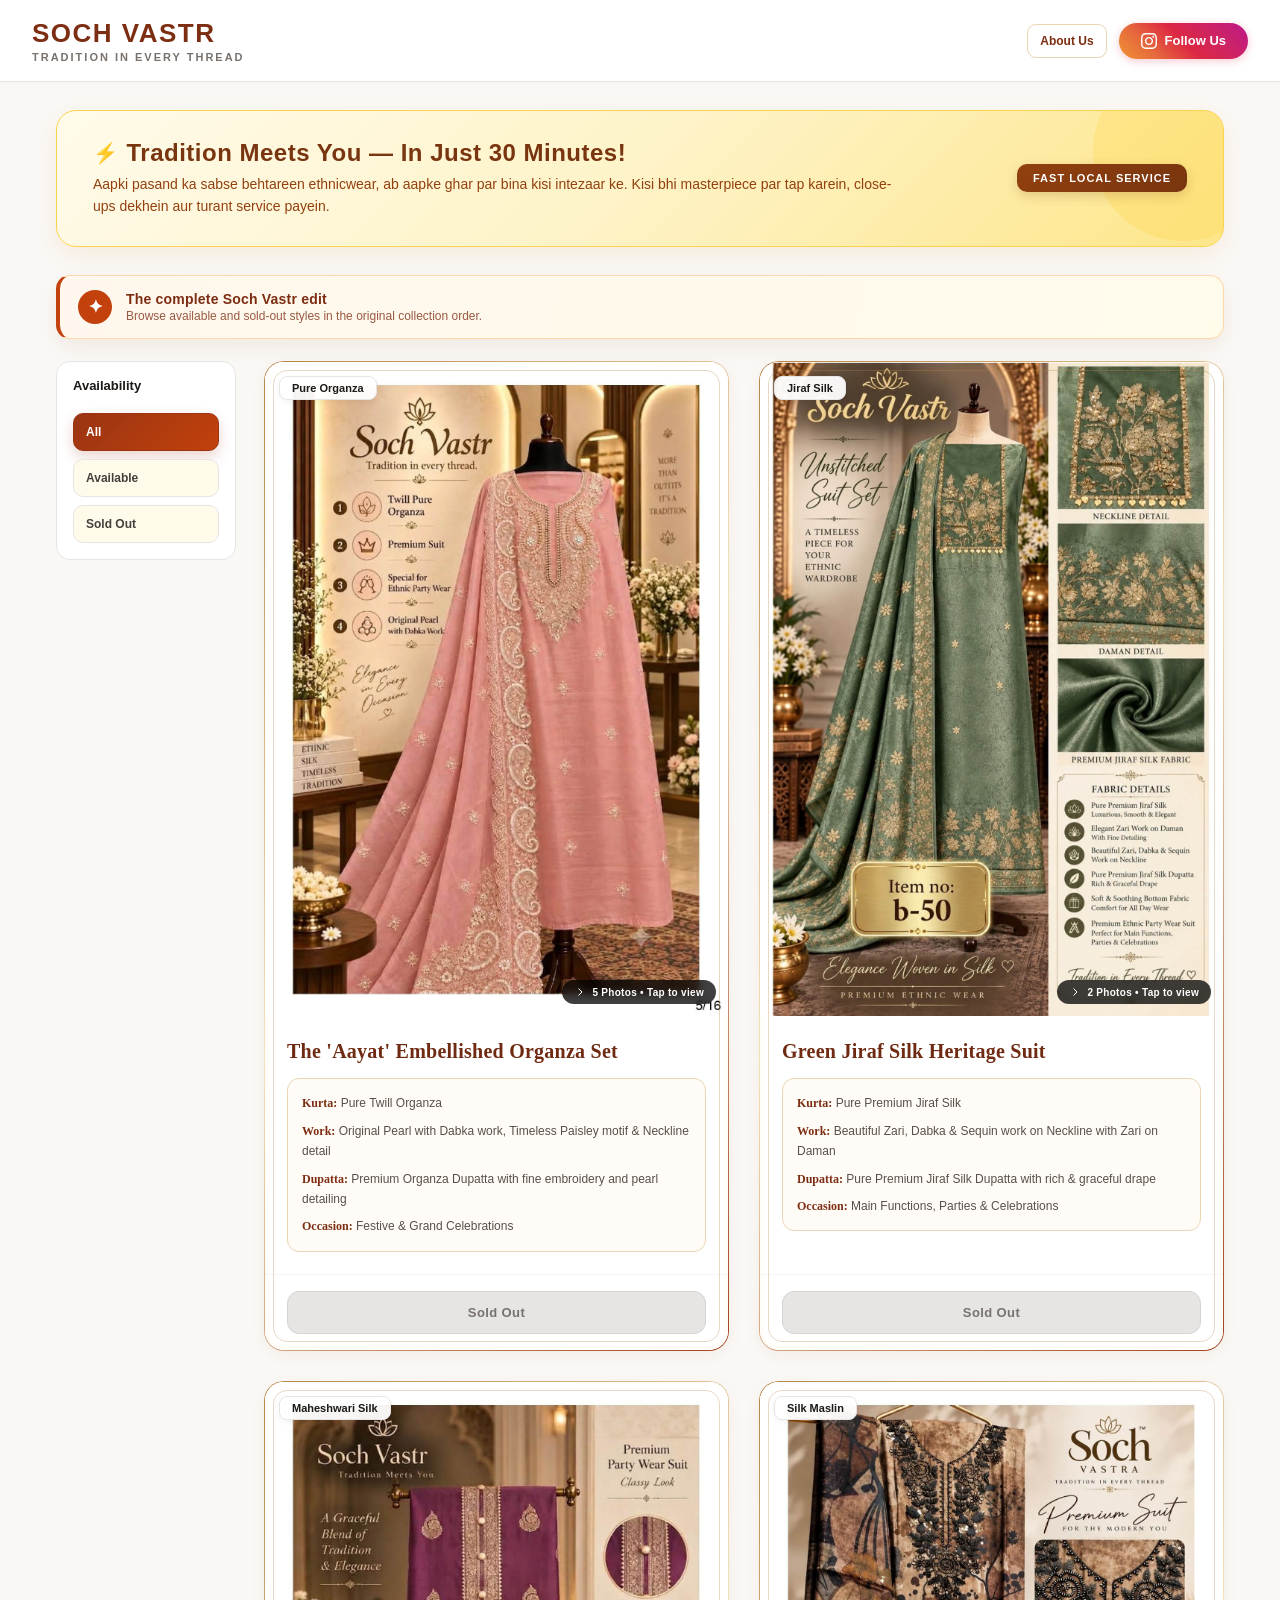
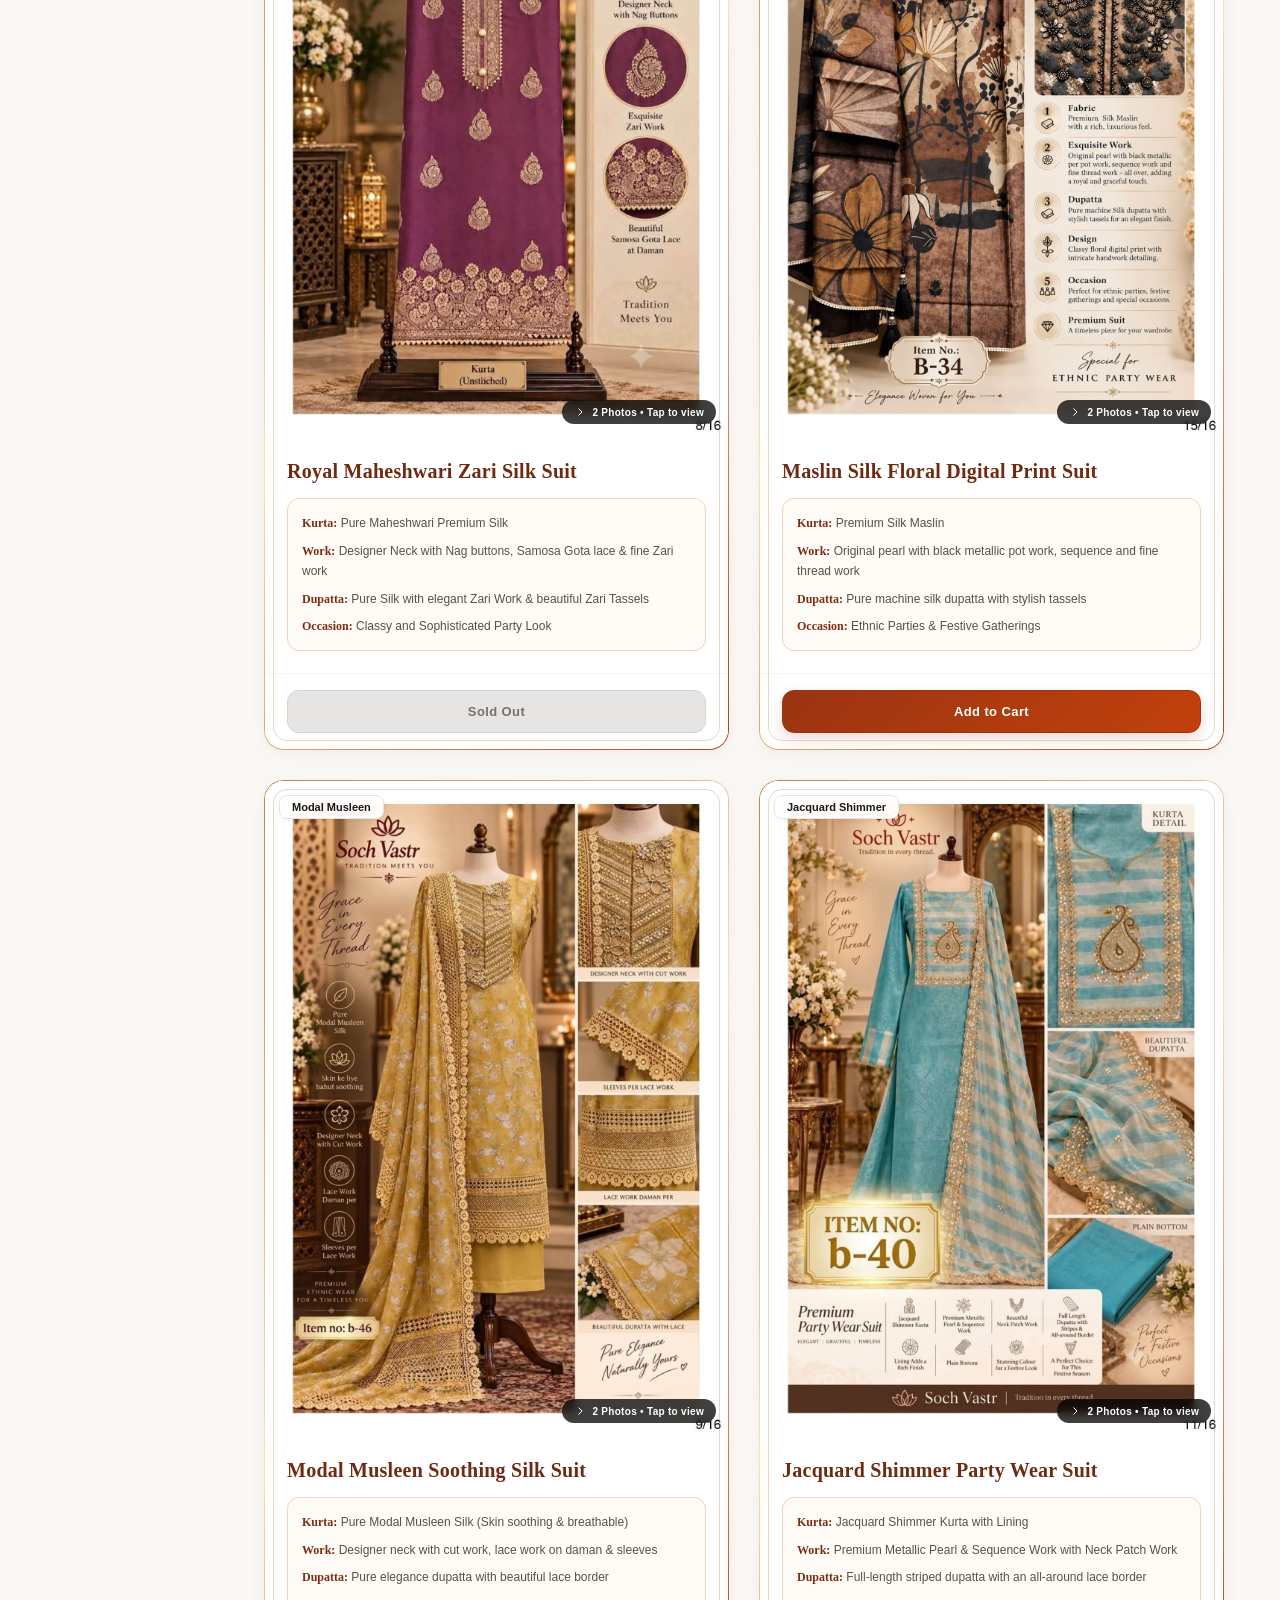
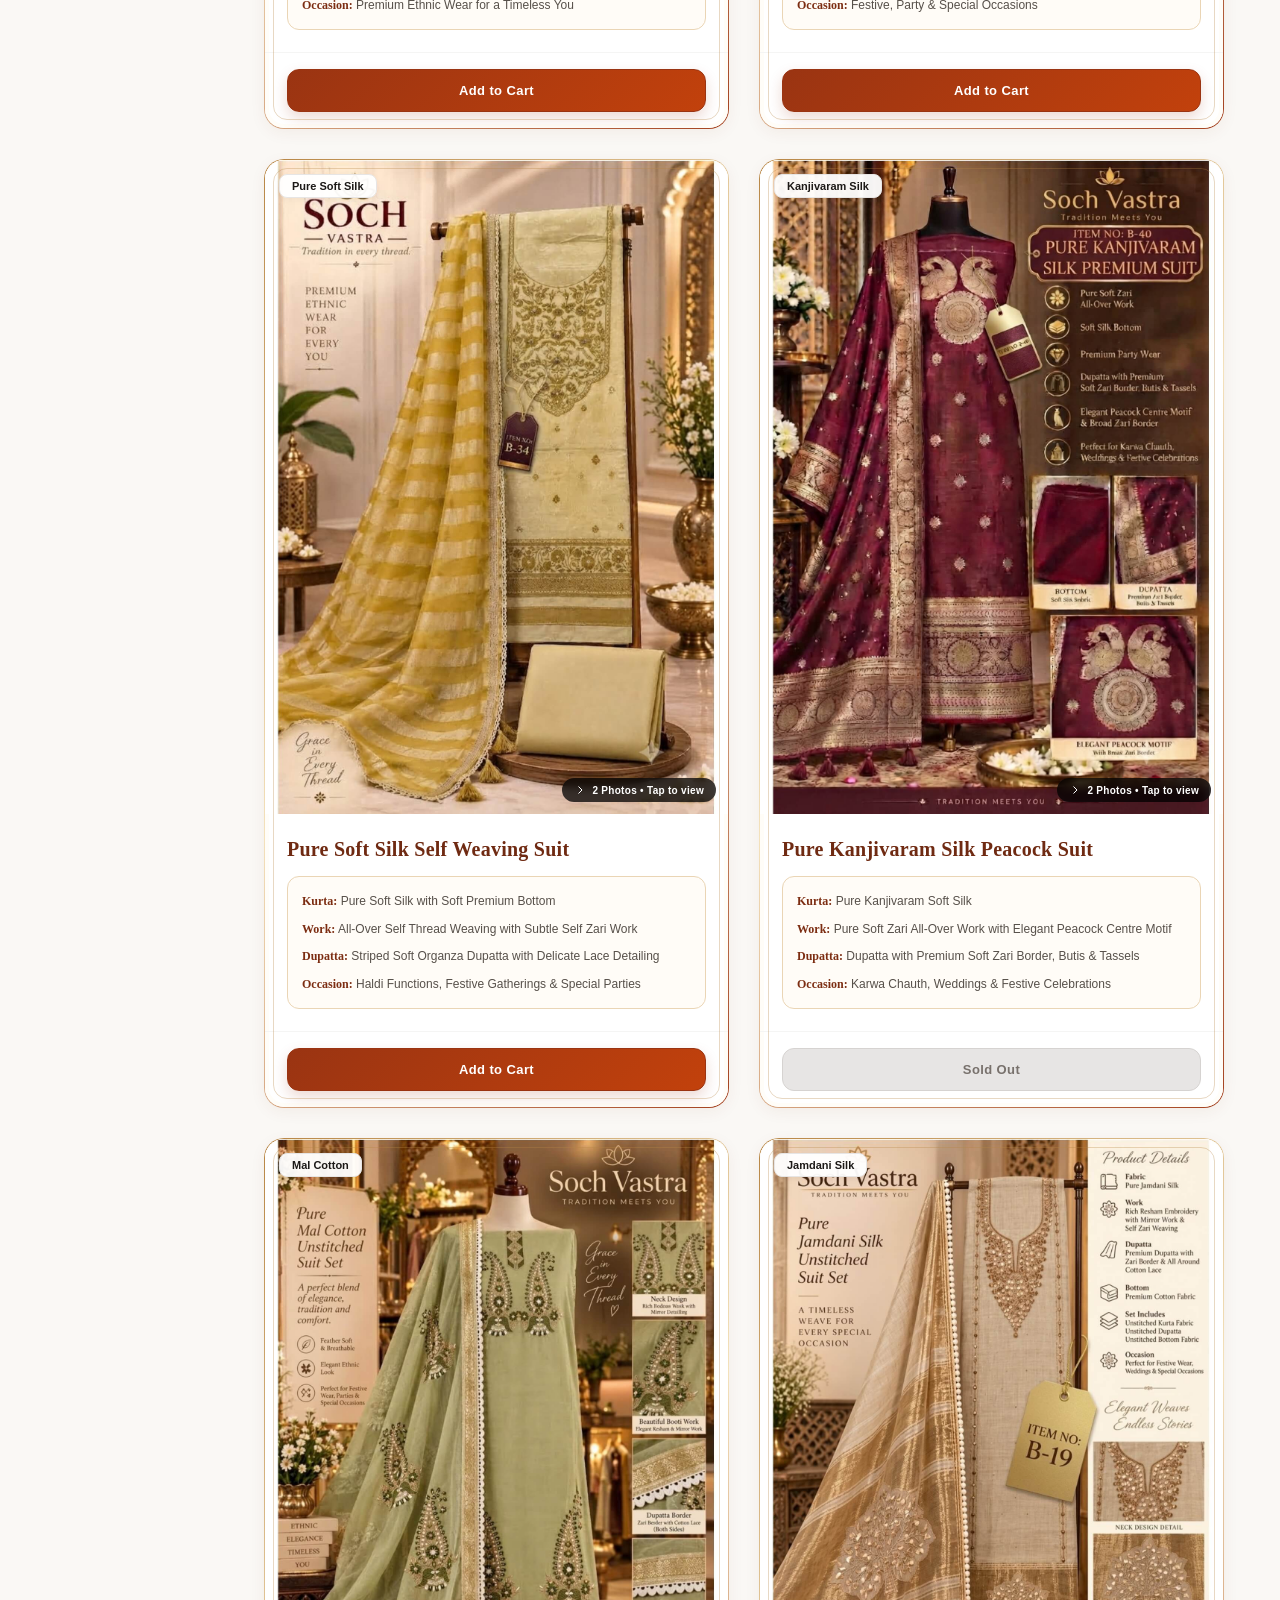
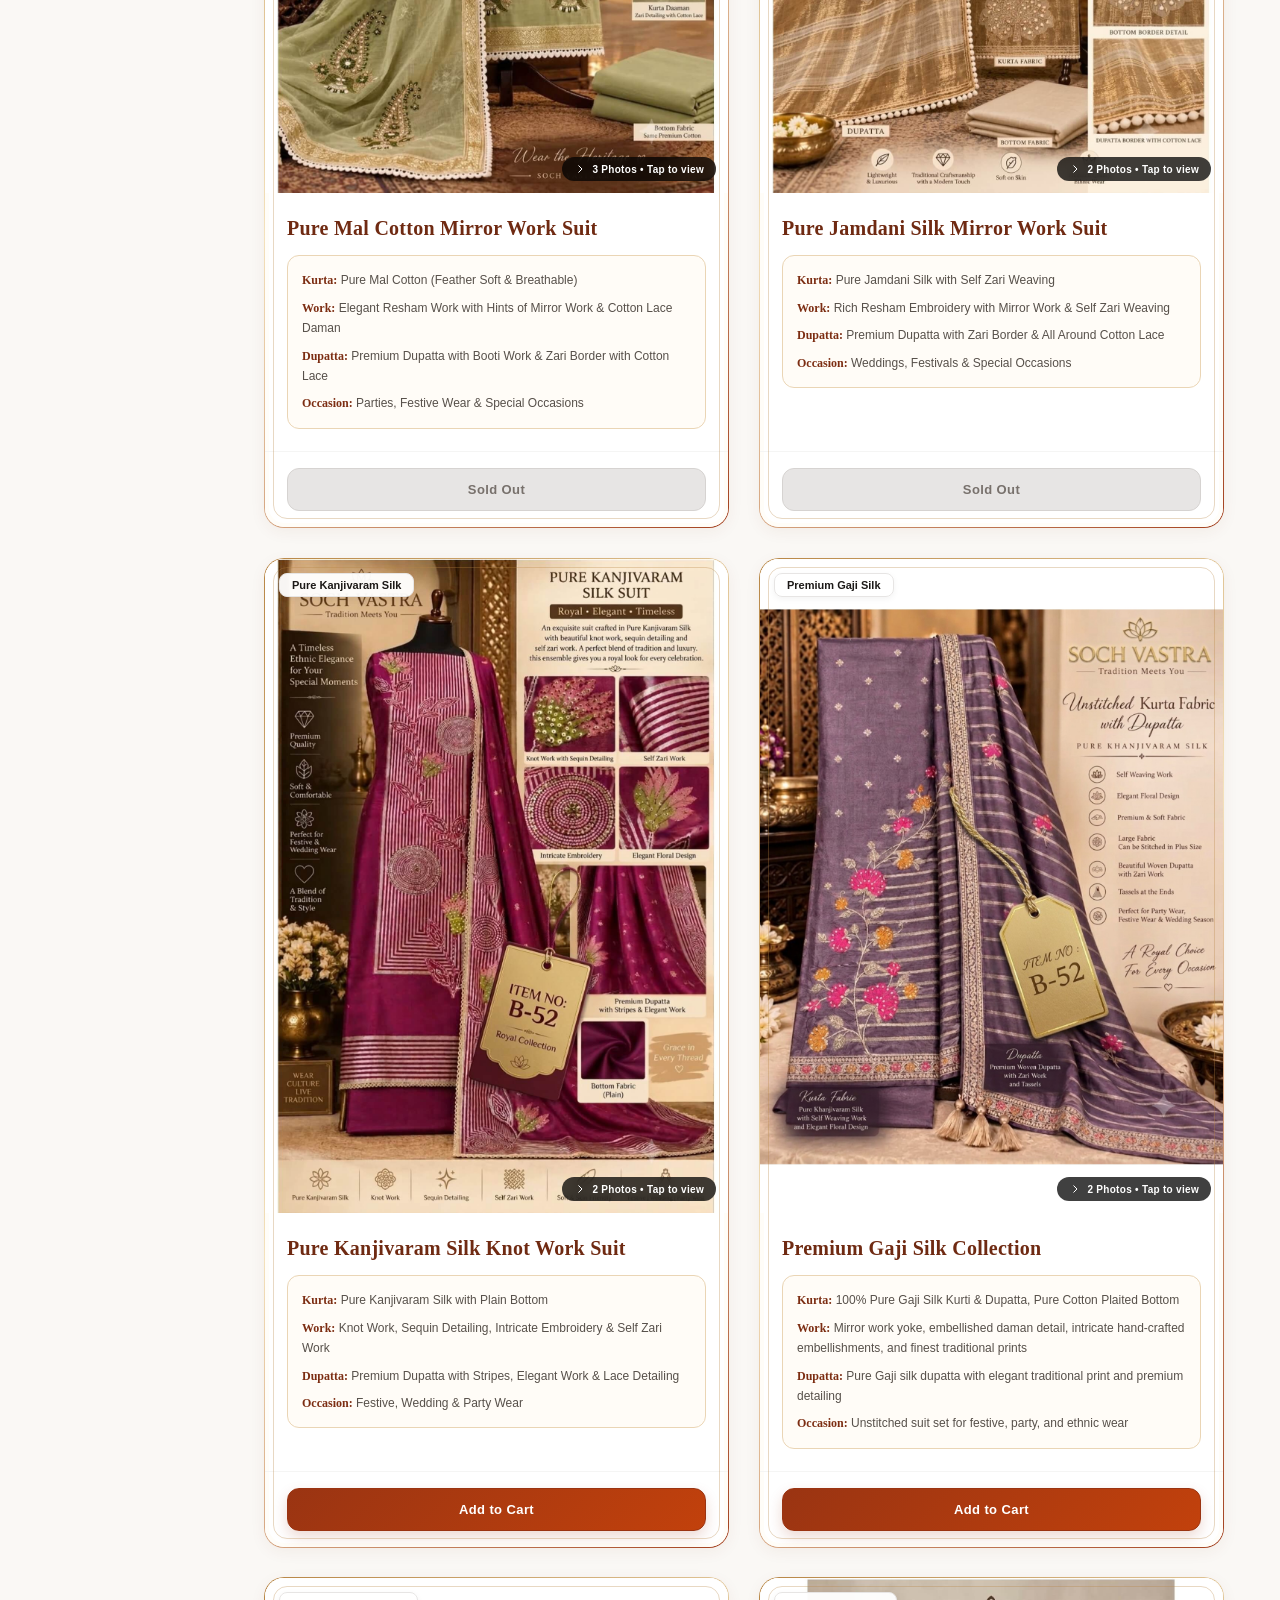
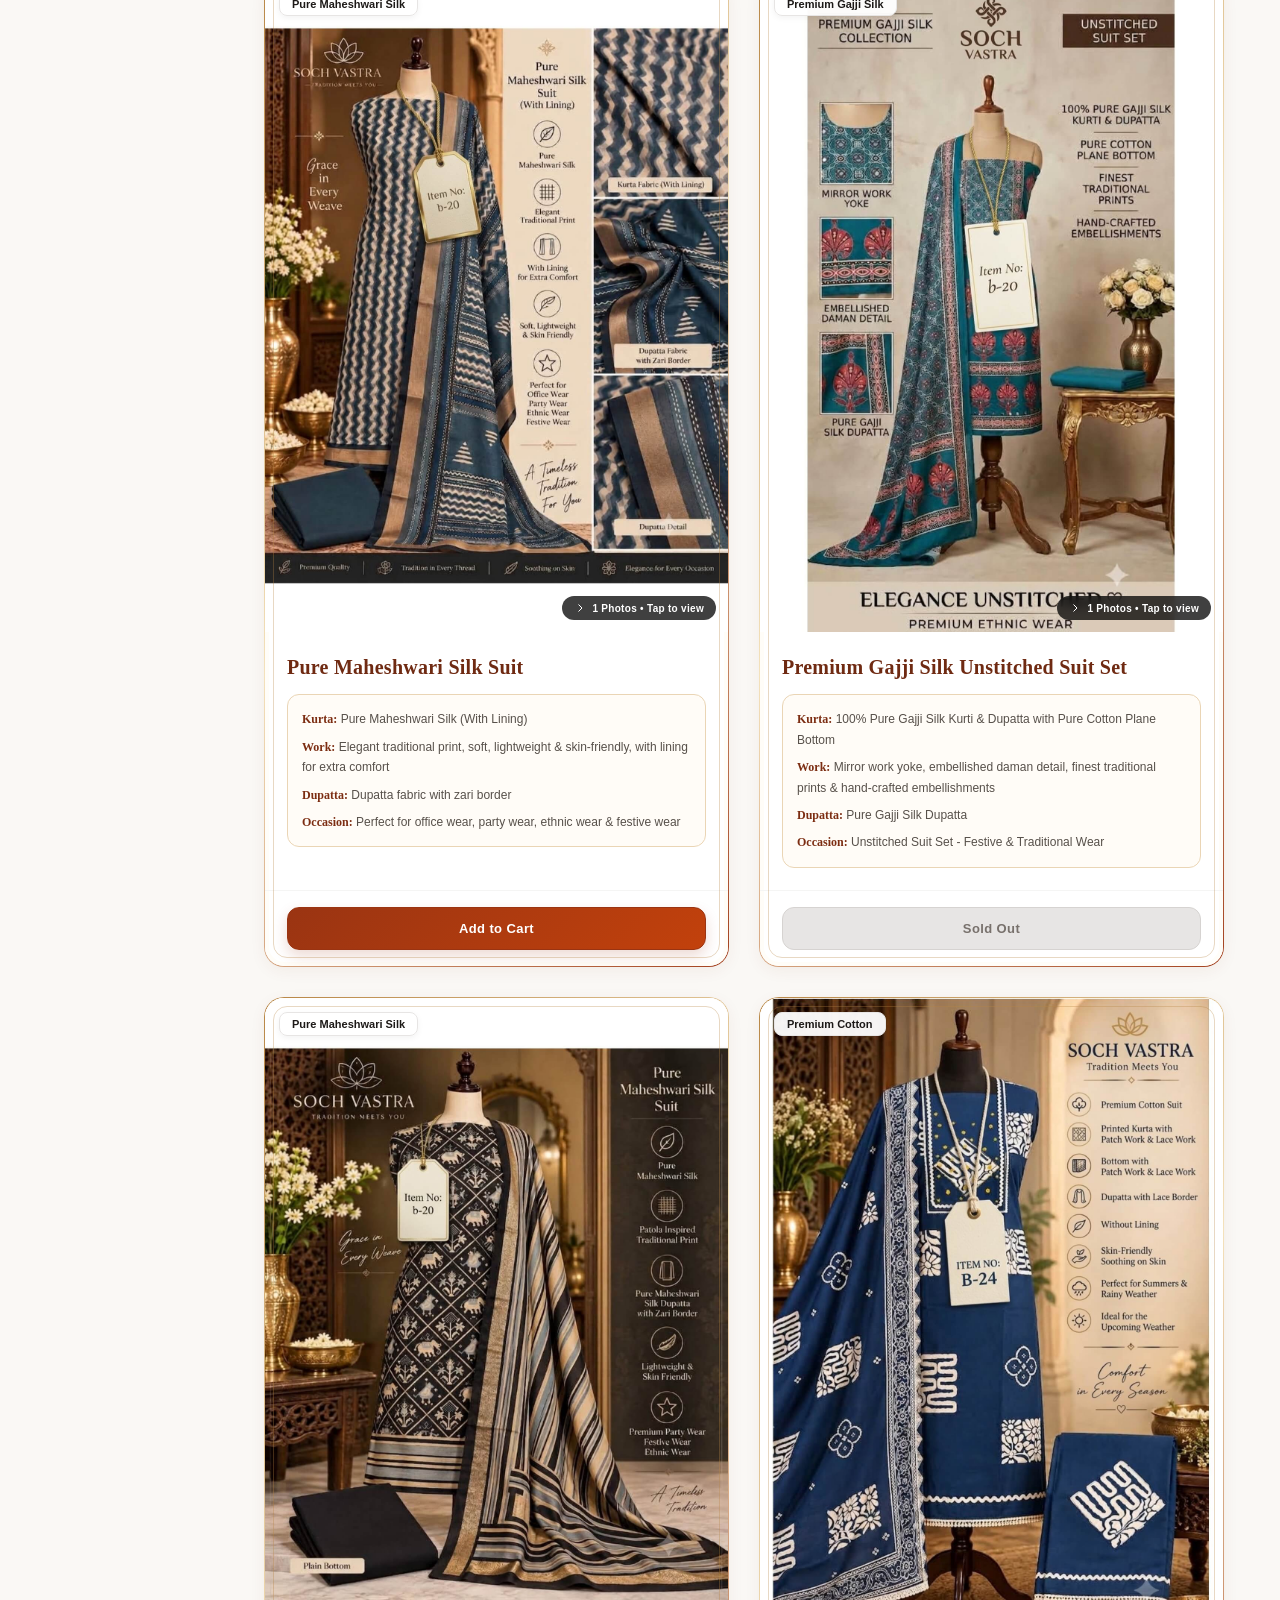
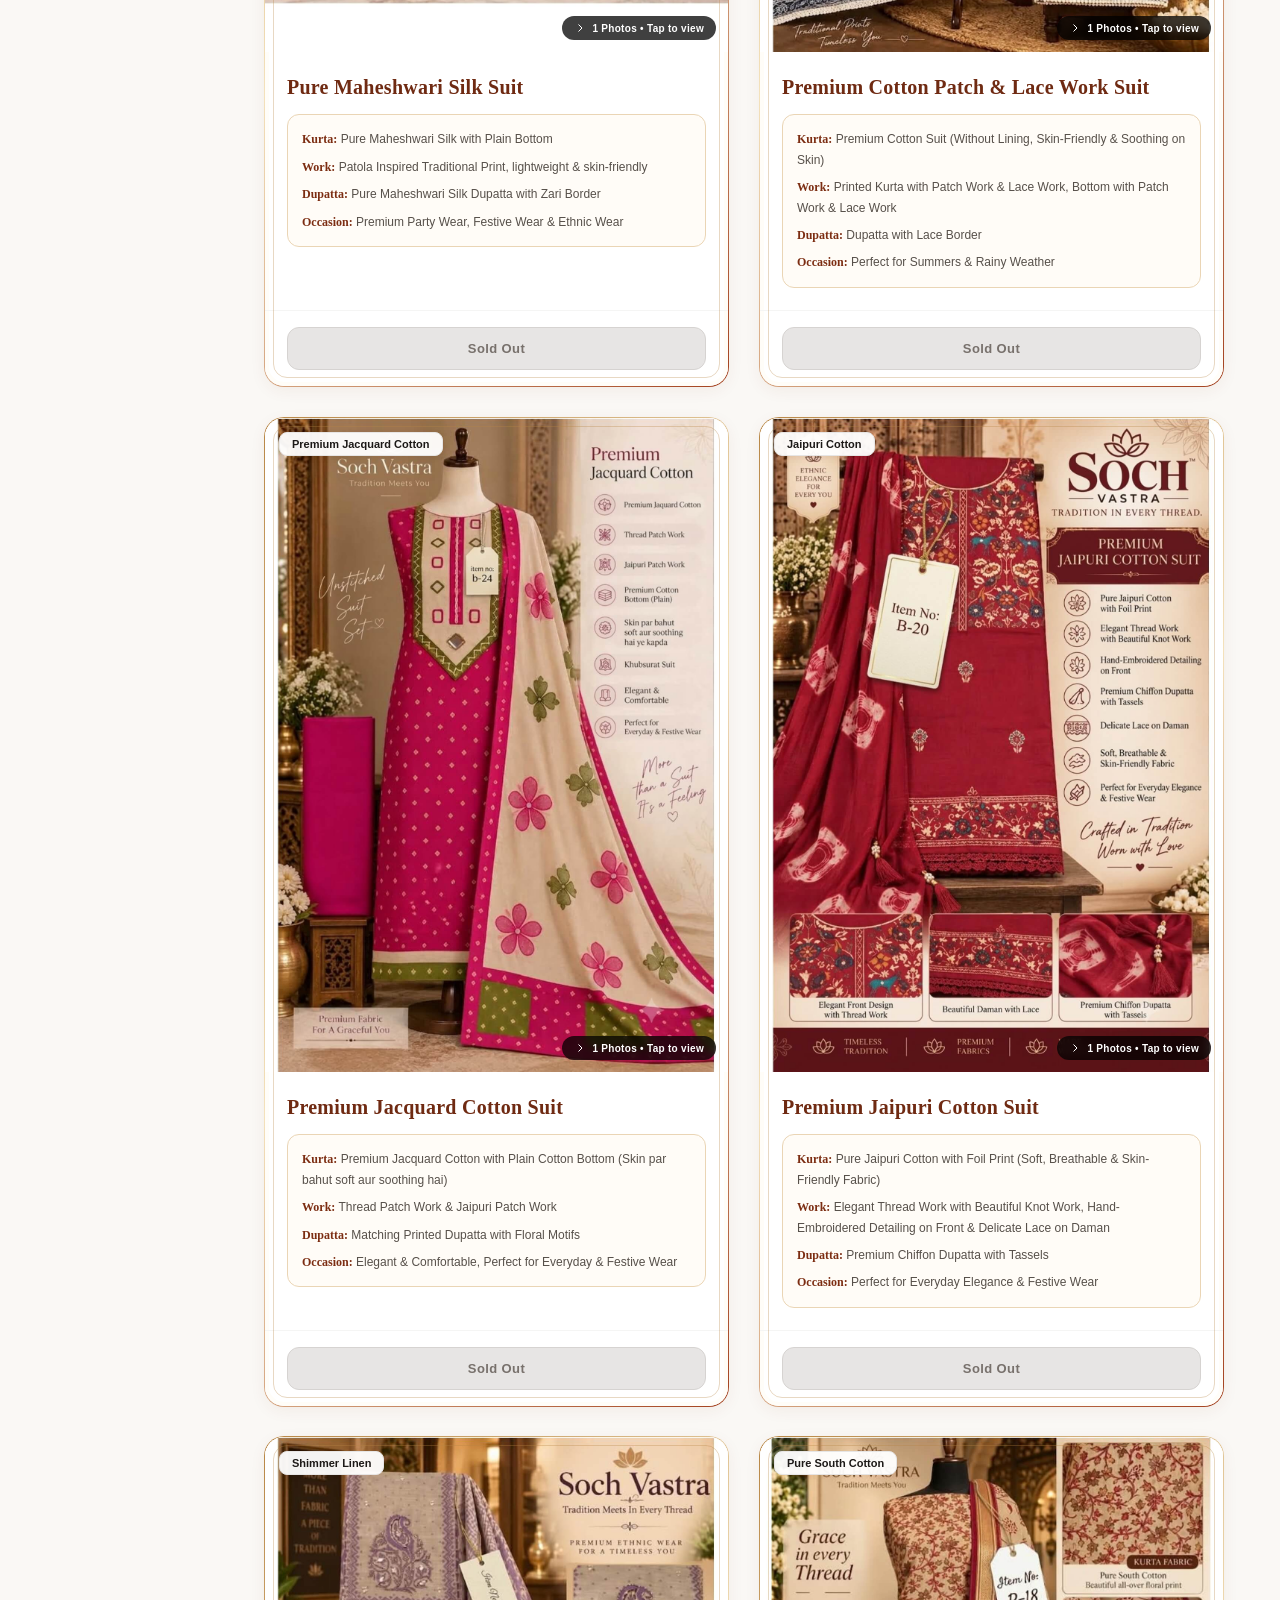
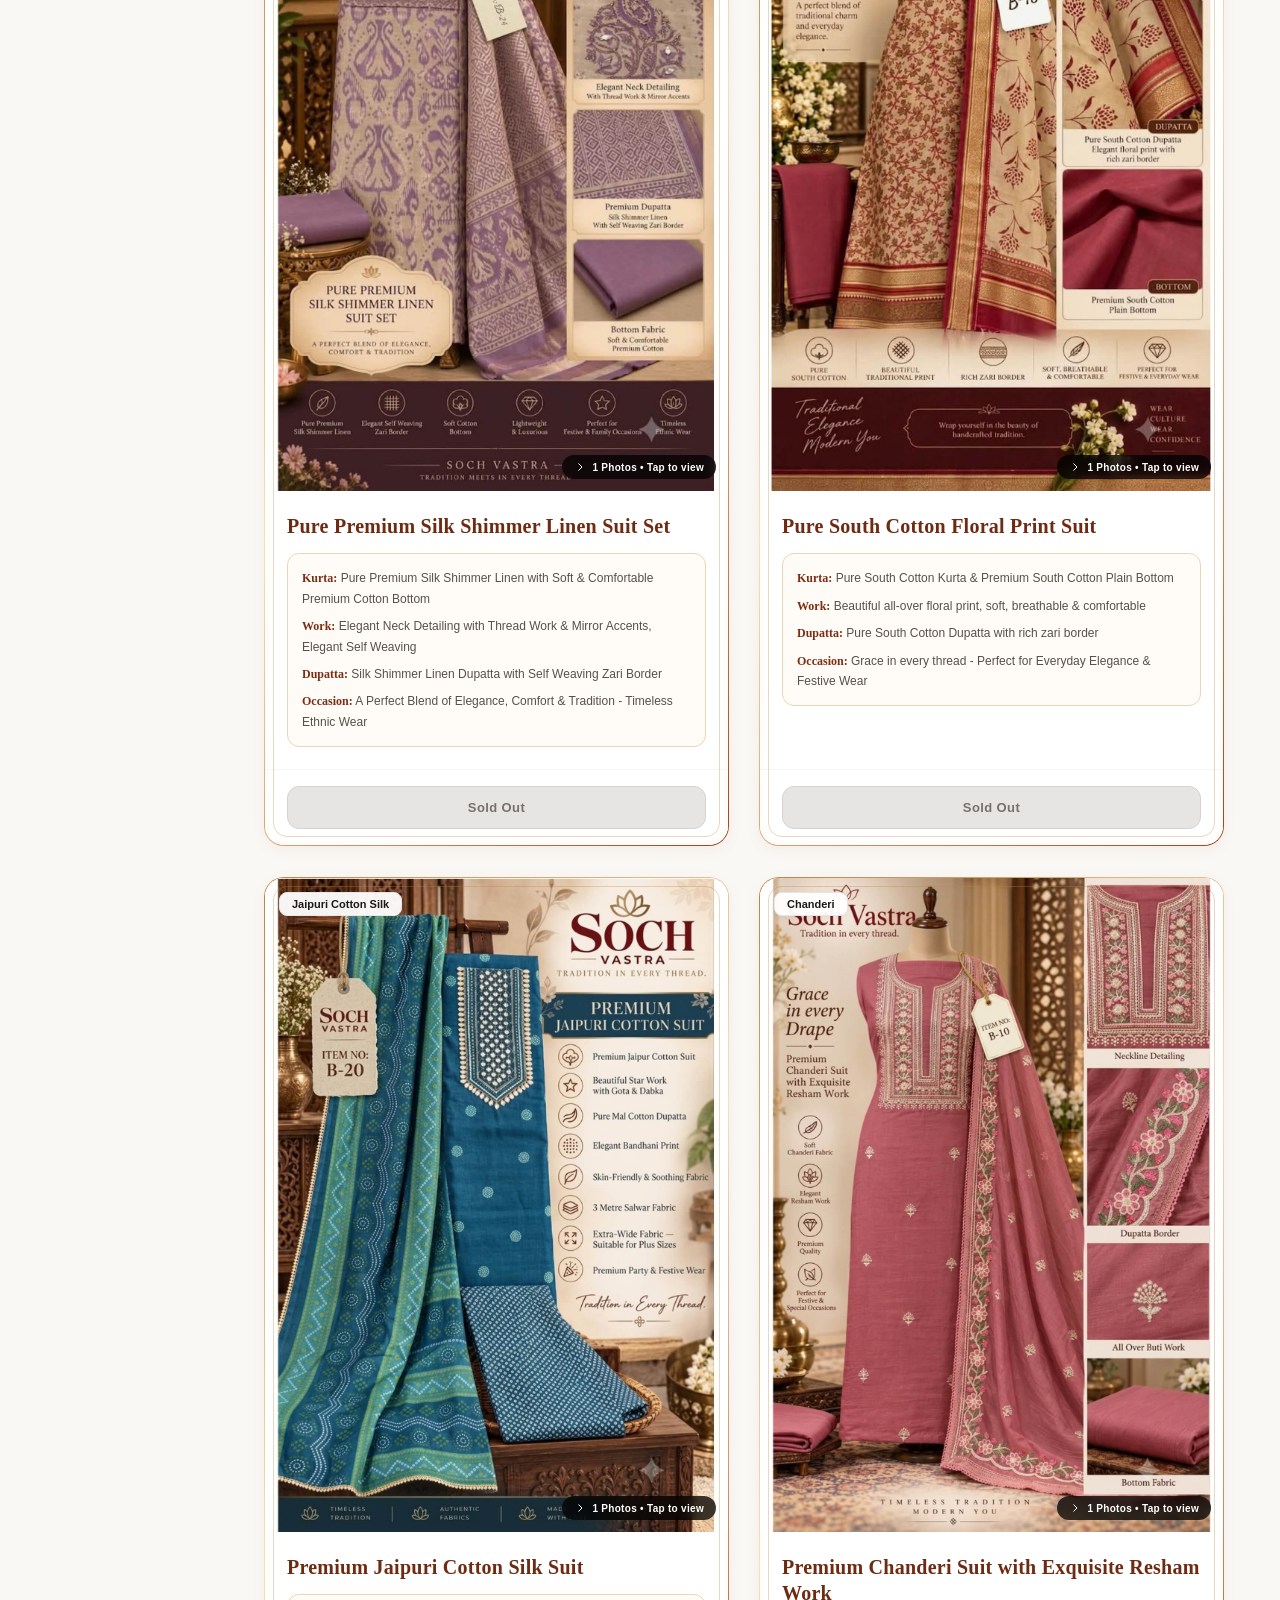
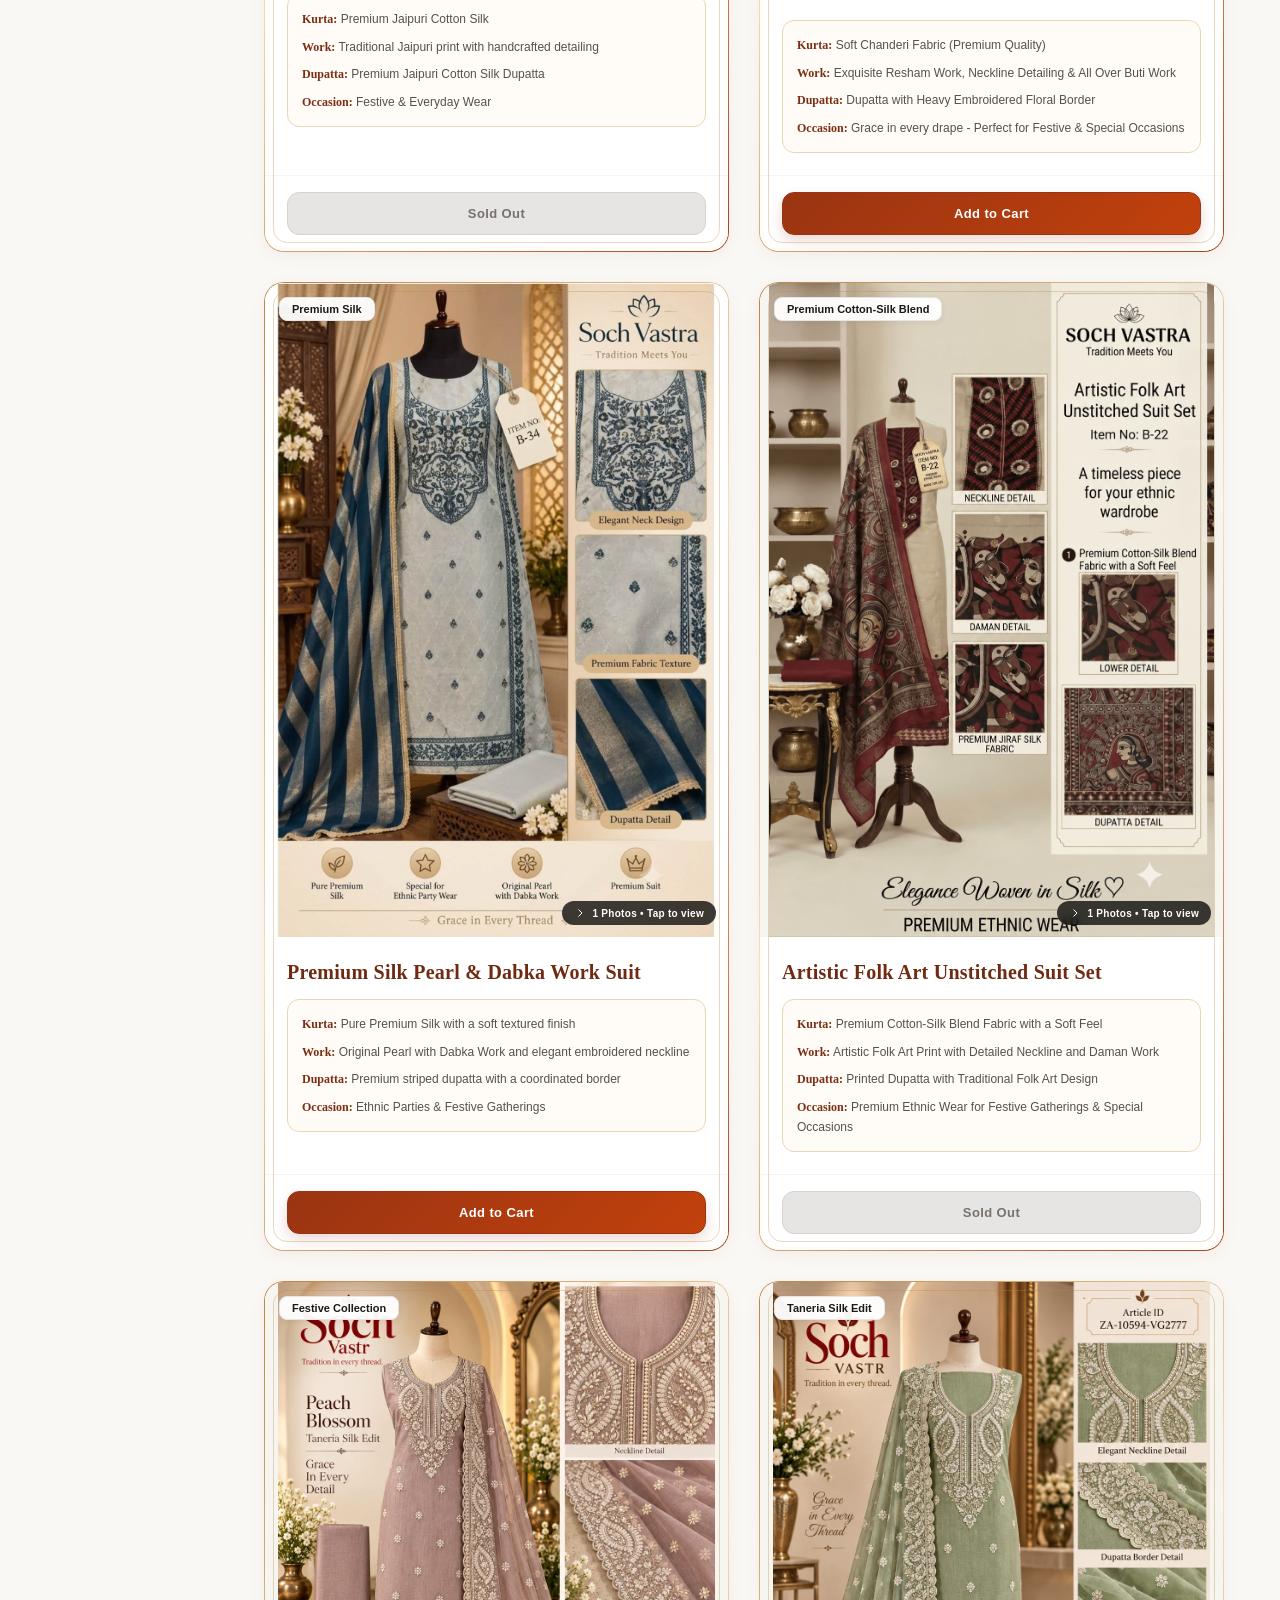
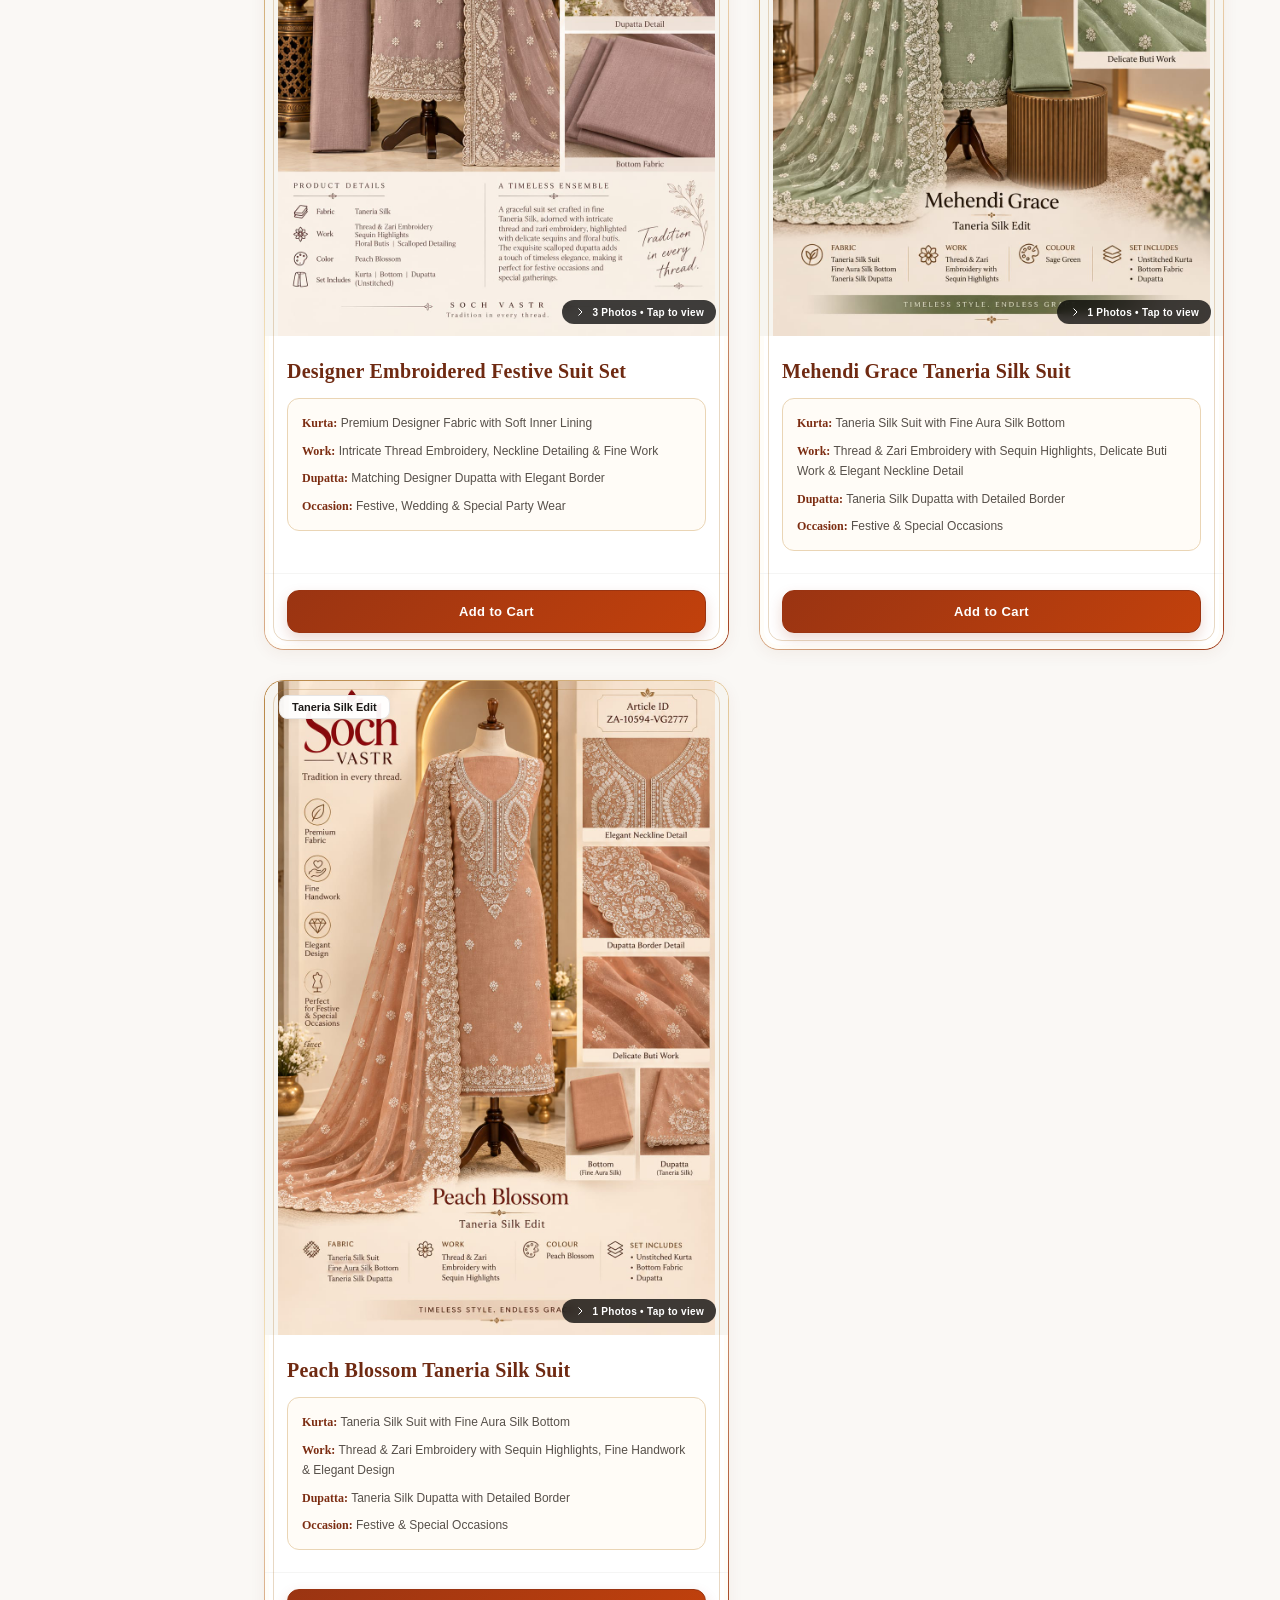
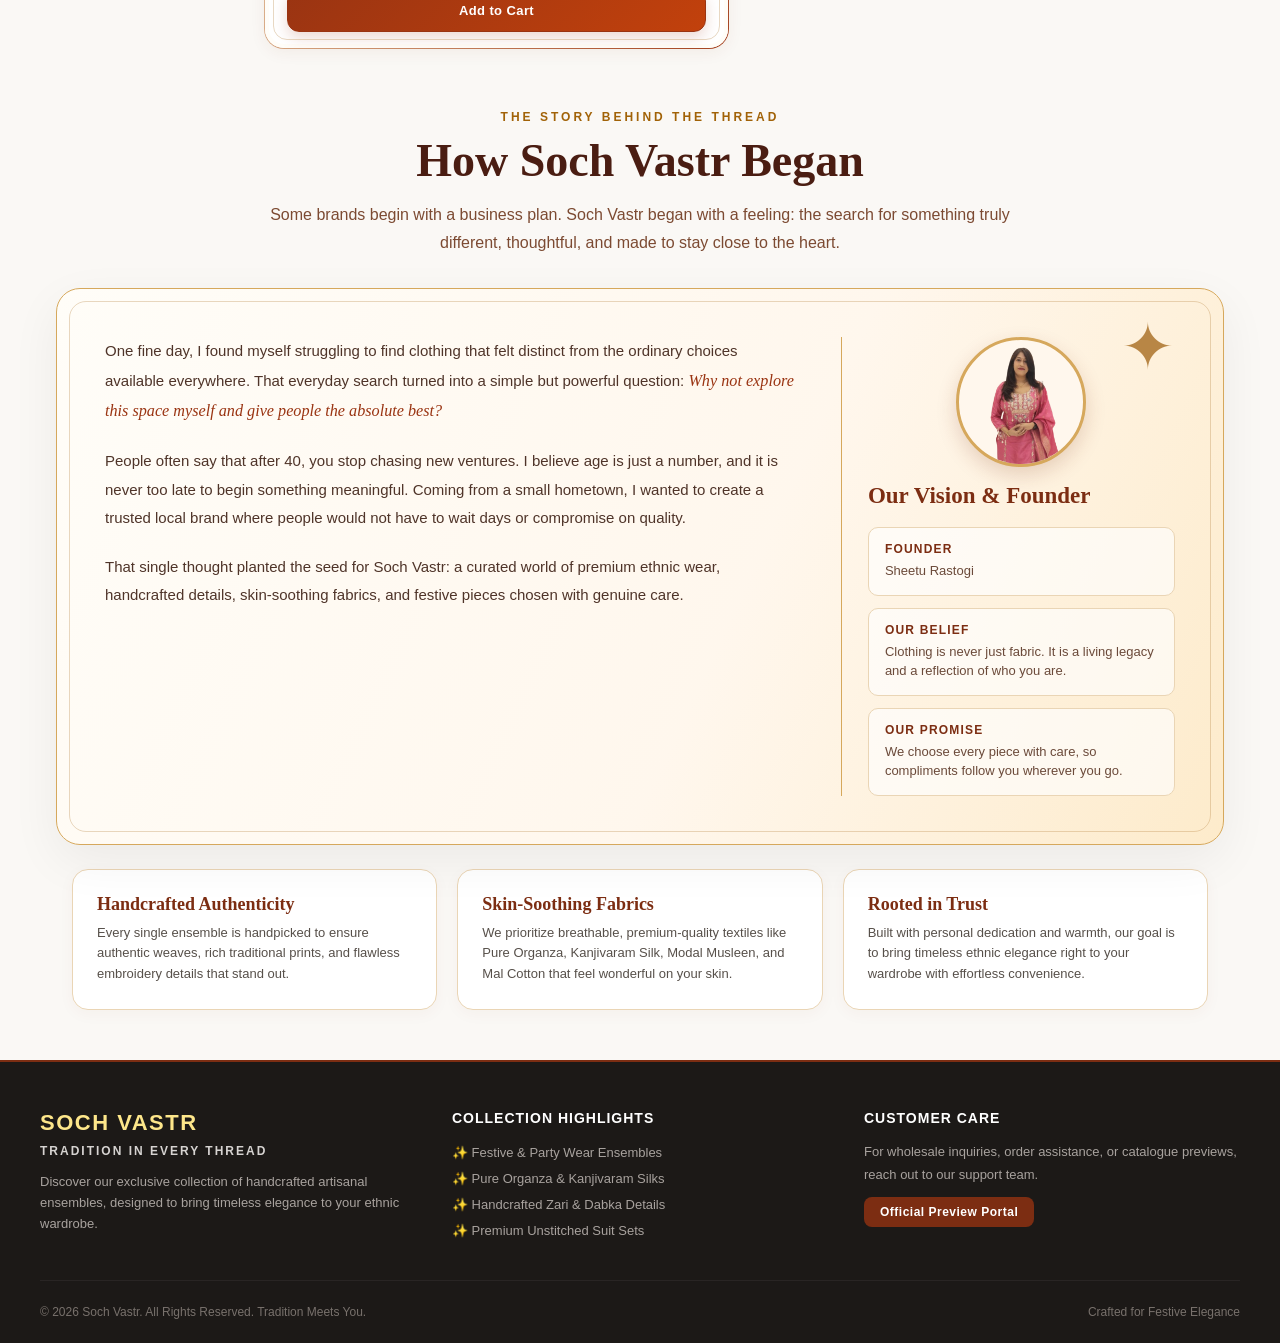
==== commit 1ea727c6: "commit" ====
--- a/index.html
+++ b/index.html
@@ -6,7 +6,7 @@
   <title>Soch Vastr | Festive Collection Vol. 1</title>
   <style>
     * { box-sizing: border-box; margin: 0; padding: 0; font-family: "Trebuchet MS", "Segoe UI", sans-serif; }
-    body { background-color: #FAF8F5; color: #2D2A26; padding-bottom: 0px; }
+    body { background-color: #FAF8F5; color: #2D2A26; padding-bottom: 0px; scroll-behavior: smooth; }
     
     header { position: sticky; top: 0; z-index: 30; background: #ffffff; border-bottom: 1px solid #E7E5E4; padding: 18px 32px; display: flex; align-items: center; justify-content: space-between; box-shadow: 0 2px 10px rgba(0,0,0,0.02); animation: pageReveal 0.55s ease-out both; }
     .brand h1 { font-size: 26px; font-weight: 800; color: #7C2D12; letter-spacing: 1.5px; }
@@ -29,25 +29,6 @@
     .notice-tag { background: linear-gradient(135deg, #92400E 0%, #78350F 100%); color: #ffffff; font-size: 11px; font-weight: 700; padding: 8px 16px; border-radius: 10px; letter-spacing: 1px; text-transform: uppercase; box-shadow: 0 4px 12px rgba(120, 53, 15, 0.2); position: relative; z-index: 1; white-space: nowrap; }
     .about-link { color: #7C2D12; font-size: 12px; font-weight: 800; text-decoration: none; padding: 9px 12px; border: 1px solid #EAD5B5; border-radius: 9px; transition: color 0.2s, background 0.2s, transform 0.2s; }
     .about-link:hover { color: #ffffff; background: #7C2D12; transform: translateY(-1px); }
-    .about-section { display: none; position: fixed; inset: 0; z-index: 70; margin: 0; padding: 30px 18px; background: rgba(38, 18, 12, 0.86); backdrop-filter: blur(10px); overflow-y: auto; }
-    .about-section.is-open { display: block; animation: overlayFade 0.25s ease-out both; }
-    .about-panel { max-width: 1040px; margin: 0 auto; padding: 58px; background: linear-gradient(115deg, #FFFDF8 0%, #FFF7ED 58%, #FDEBCB 100%); border: 1px solid #D6A85C; border-radius: 24px; color: #3A2118; box-shadow: 0 24px 70px rgba(0, 0, 0, 0.38); position: relative; overflow: hidden; animation: modalPop 0.35s ease-out both; }
-    .about-panel::before { content: ""; position: absolute; inset: 12px; border: 1px solid rgba(184, 134, 69, 0.32); border-radius: 17px; pointer-events: none; }
-    .about-panel::after { content: "✦"; position: absolute; right: 48px; top: 26px; color: #B88645; font-size: 72px; line-height: 1; pointer-events: none; }
-    .about-close { position: absolute; top: 22px; right: 22px; width: 38px; height: 38px; border: 1px solid #C9A15B; border-radius: 50%; background: #FFF7ED; color: #7C2D12; cursor: pointer; font-size: 22px; line-height: 1; transition: background 0.2s, color 0.2s, transform 0.2s; z-index: 2; }
-    .about-close:hover { background: #7C2D12; color: #FFF7ED; transform: rotate(90deg); }
-    .about-kicker { color: #A16207; font-size: 11px; font-weight: 800; letter-spacing: 2.4px; text-transform: uppercase; margin-bottom: 12px; }
-    .about-section h2 { max-width: 700px; color: #4A1D12; font-family: Georgia, "Times New Roman", serif; font-size: clamp(30px, 4vw, 52px); line-height: 1.06; font-weight: 700; margin-bottom: 18px; }
-    .about-lead { max-width: 760px; color: #7C4A32; font-size: 16px; line-height: 1.75; margin-bottom: 34px; }
-    .about-content { display: grid; grid-template-columns: minmax(0, 1.35fr) minmax(250px, 0.65fr); gap: 42px; align-items: start; position: relative; z-index: 1; }
-    .about-story { color: #4F3429; font-size: 14px; line-height: 1.85; }
-    .about-story p + p { margin-top: 16px; }
-    .about-story em { color: #9A3412; font-family: Georgia, "Times New Roman", serif; font-size: 1.08em; }
-    .about-aside { border-left: 1px solid #D6A85C; padding-left: 26px; }
-    .about-aside h3 { color: #7C2D12; font-family: Georgia, "Times New Roman", serif; font-size: 23px; margin-bottom: 18px; }
-    .about-fact { padding: 13px 15px; border: 1px solid #EAD5B5; border-radius: 10px; background: rgba(255, 255, 255, 0.55); margin-top: 10px; }
-    .about-fact strong { display: block; color: #7C2D12; font-size: 12px; letter-spacing: 1.2px; text-transform: uppercase; margin-bottom: 5px; }
-    .about-fact span { color: #6B4A3A; font-size: 13px; line-height: 1.5; }
 
     .container { max-width: 1200px; margin: 0 auto; padding: 0 16px; }
     .catalog-layout { display: grid; grid-template-columns: 180px minmax(0, 1fr); gap: 28px; align-items: start; }
@@ -65,6 +46,36 @@
     .status-filter button { width: 100%; background: #FFFBEB; border: 1px solid #E7E5E4; border-radius: 10px; color: #44403C; cursor: pointer; font-size: 12px; font-weight: 700; margin-top: 8px; padding: 11px 12px; text-align: left; transition: color 0.2s, border-color 0.2s, background 0.2s, transform 0.2s, box-shadow 0.2s; }
     .status-filter button:hover { border-color: #C2410C; color: #7C2D12; transform: translateX(3px); }
     .status-filter button.active { background: linear-gradient(135deg, #9A3412, #C2410C); border-color: #9A3412; color: #ffffff; box-shadow: 0 6px 14px rgba(154, 52, 18, 0.2); }
+
+    /* Integrated In-Page About Section Styles */
+    .about-section-wrapper { max-width: 1200px; margin: 60px auto 20px; padding: 0 16px; }
+    .about-hero-block { text-align: center; margin-bottom: 30px; }
+    .about-kicker { color: #A16207; font-size: 12px; font-weight: 800; letter-spacing: 3px; text-transform: uppercase; margin-bottom: 10px; }
+    .about-hero-block h2 { color: #4A1D12; font-family: Georgia, "Times New Roman", serif; font-size: clamp(30px, 4vw, 46px); font-weight: 700; margin-bottom: 14px; }
+    .about-lead { max-width: 760px; margin: 0 auto; color: #7C4A32; font-size: 16px; line-height: 1.8; }
+    
+    .about-panel { padding: 48px; background: linear-gradient(115deg, #FFFDF8 0%, #FFF7ED 58%, #FDEBCB 100%); border: 1px solid #D6A85C; border-radius: 24px; color: #3A2118; box-shadow: 0 16px 50px rgba(0, 0, 0, 0.06); position: relative; overflow: hidden; }
+    .about-panel::before { content: ""; position: absolute; inset: 12px; border: 1px solid rgba(184, 134, 69, 0.32); border-radius: 17px; pointer-events: none; }
+    .about-panel::after { content: "✦"; position: absolute; right: 48px; top: 26px; color: #B88645; font-size: 64px; line-height: 1; pointer-events: none; }
+
+    .about-content { display: grid; grid-template-columns: minmax(0, 1.35fr) minmax(250px, 0.65fr); gap: 42px; align-items: start; position: relative; z-index: 1; }
+    .about-story { color: #4F3429; font-size: 15px; line-height: 1.9; }
+    .about-story p + p { margin-top: 20px; }
+    .about-story em { color: #9A3412; font-family: Georgia, "Times New Roman", serif; font-size: 1.08em; }
+
+    .about-aside { border-left: 1px solid #D6A85C; padding-left: 26px; text-align: center; }
+    .founder-img-wrap { width: 130px; height: 130px; margin: 0 auto 16px; border-radius: 50%; overflow: hidden; border: 3px solid #D6A85C; box-shadow: 0 8px 20px rgba(124, 45, 18, 0.18); background: #FFF7ED; }
+    .founder-img-wrap img { width: 100%; height: 100%; object-fit: cover; object-position: top center; }
+    .about-aside h3 { color: #7C2D12; font-family: Georgia, "Times New Roman", serif; font-size: 23px; margin-bottom: 18px; text-align: left; }
+    .about-fact { padding: 14px 16px; border: 1px solid #EAD5B5; border-radius: 10px; background: rgba(255, 255, 255, 0.65); margin-top: 12px; text-align: left; }
+    .about-fact strong { display: block; color: #7C2D12; font-size: 12px; letter-spacing: 1.2px; text-transform: uppercase; margin-bottom: 5px; }
+    .about-fact span { color: #6B4A3A; font-size: 13px; line-height: 1.5; }
+
+    .values-grid { max-width: 1200px; margin: 24px auto 0; padding: 0 16px; display: grid; grid-template-columns: repeat(auto-fit, minmax(300px, 1fr)); gap: 20px; }
+    .value-card { background: #ffffff; border: 1px solid #EAD5B5; border-radius: 16px; padding: 24px; box-shadow: 0 4px 16px rgba(124, 45, 18, 0.04); }
+    .value-card h4 { font-family: Georgia, "Times New Roman", serif; font-size: 18px; color: #7C2D12; margin-bottom: 8px; }
+    .value-card p { font-size: 13px; color: #57504A; line-height: 1.6; }
+
     @media (max-width: 767px) {
       header { padding: 14px 16px; }
       .brand h1 { font-size: 21px; letter-spacing: 1px; }
@@ -78,31 +89,17 @@
       .banner p { font-size: 12px; line-height: 1.5; }
       .notice-tag { font-size: 10px; padding: 7px 11px; }
       .about-link { padding: 8px 10px; font-size: 11px; }
-      .about-section { padding: 12px; }
-      .about-panel { padding: 42px 22px 28px; border-radius: 18px; }
-      .about-panel::after { right: 18px; top: 18px; font-size: 48px; }
-      .about-section h2 { font-size: 34px; max-width: 280px; }
-      .about-lead { font-size: 13px; line-height: 1.65; margin-bottom: 24px; }
-      .about-content { grid-template-columns: 1fr; gap: 28px; }
-      .about-story { font-size: 13px; line-height: 1.75; }
-      .about-aside { border-left: 0; border-top: 1px solid rgba(253, 230, 138, 0.42); padding: 22px 0 0; }
       .catalog-layout { grid-template-columns: 1fr; gap: 16px; }
       .grid { grid-template-columns: 1fr; gap: 20px; }
       .status-filter { position: static; display: flex; flex-wrap: wrap; gap: 8px; align-items: center; }
       .status-filter h3 { width: 100%; margin-bottom: 0; }
       .status-filter button { flex: 1 1 30%; margin-top: 0; text-align: center; }
-      .availability-message { margin-bottom: 16px; padding: 12px 14px; gap: 10px; }
-      .availability-message strong { font-size: 13px; }
-      .availability-message span { font-size: 11px; line-height: 1.4; }
-      .card-body { padding: 18px; }
-      .card-title { font-size: 19px; }
-      .card-action { padding: 14px 18px; }
-      .modal-overlay { padding: 10px; }
-      .modal-box { border-radius: 18px; max-height: 94vh; }
-      .gallery-container { padding: 14px; }
-      .swipe-slide { height: 320px; }
-      .modal-info { padding: 20px; }
-      .modal-info h3 { font-size: 20px; }
+      .about-panel { padding: 32px 20px; border-radius: 18px; }
+      .about-panel::after { display: none; }
+      .about-content { grid-template-columns: 1fr; gap: 28px; }
+      .about-aside { border-left: 0; border-top: 1px solid rgba(214, 168, 92, 0.4); padding: 24px 0 0; text-align: left; }
+      .about-aside h3 { text-align: left; }
+      .founder-img-wrap { margin: 0 0 16px 0; }
     }
 
     /* Product Card */
@@ -125,9 +122,7 @@
     .card-action { padding: 16px 22px; border-top: 1px solid #F5F5F4; }
     .add-btn { width: 100%; background: linear-gradient(135deg, #9A3412, #C2410C); color: #ffffff; border: 1px solid #9A3412; padding: 13px; border-radius: 12px; font-size: 13px; font-weight: 800; cursor: pointer; transition: background 0.2s, transform 0.15s, box-shadow 0.2s; letter-spacing: 0.4px; box-shadow: 0 6px 14px rgba(154, 52, 18, 0.18); }
     .add-btn:hover { background: linear-gradient(135deg, #7C2D12, #9A3412); transform: translateY(-2px); box-shadow: 0 9px 18px rgba(124, 45, 18, 0.24); }
-    .add-btn:active { transform: scale(0.98); }
     .add-btn:disabled { background: #E7E5E4; border-color: #D6D3D1; color: #78716C; box-shadow: none; cursor: not-allowed; }
-    .add-btn:disabled:hover, .add-btn:disabled:active { background: #D6D3D1; transform: none; }
 
     /* Modal Styling */
     .modal-overlay { position: fixed; inset: 0; background: rgba(0,0,0,0.7); backdrop-filter: blur(5px); z-index: 60; display: none; align-items: center; justify-content: center; padding: 16px; animation: overlayFade 0.2s ease-out both; }
@@ -139,10 +134,6 @@
     @keyframes overlayFade { from { opacity: 0; } to { opacity: 1; } }
     @keyframes modalPop { from { transform: scale(0.95); opacity: 0; } to { transform: scale(1); opacity: 1; } }
 
-    @media (prefers-reduced-motion: reduce) {
-      *, *::before, *::after { animation-duration: 0.01ms !important; animation-iteration-count: 1 !important; scroll-behavior: auto !important; transition-duration: 0.01ms !important; }
-    }
-    
     .modal-close { position: absolute; top: 18px; right: 18px; background: #F5F5F4; border: none; font-size: 20px; width: 38px; height: 38px; border-radius: 50%; cursor: pointer; display: flex; align-items: center; justify-content: center; z-index: 10; color: #44403C; transition: background 0.2s; }
     .modal-close:hover { background: #E7E5E4; }
     
@@ -164,7 +155,6 @@
     .thumb-btn.active { border-color: #7C2D12; }
     .thumb-btn img { width: 100%; height: 100%; object-fit: cover; }
 
-    /* Modal Info */
     .modal-info { flex: 1; padding: 28px; display: flex; flex-direction: column; justify-content: space-between; }
     .modal-info h3 { font-size: 24px; font-weight: 800; color: #1C1917; margin-bottom: 8px; line-height: 1.3; }
   </style>
@@ -178,7 +168,7 @@
       <p>Tradition in Every Thread</p>
     </div>
     <div class="header-actions">
-      <a href="#about" class="about-link">About</a>
+      <a href="#about" class="about-link">About Us</a>
       <!-- Follow Us Instagram Button -->
       <a href="https://www.instagram.com/soch.vastra" target="_blank" class="insta-btn" title="Follow Us">
         <svg viewBox="0 0 24 24"><path d="M12 2.163c3.204 0 3.584.012 4.85.07 3.252.148 4.771 1.691 4.919 4.919.058 1.265.069 1.645.069 4.849 0 3.205-.012 3.584-.069 4.849-.149 3.225-1.664 4.771-4.919 4.919-1.266.058-1.644.07-4.85.07-3.204 0-3.584-.012-4.849-.07-3.26-.149-4.771-1.699-4.919-4.92-.058-1.265-.07-1.644-.07-4.849 0-3.204.013-3.583.07-4.849.149-3.227 1.664-4.771 4.919-4.919 1.266-.057 1.645-.069 4.849-.069zm0-2.163c-3.259 0-3.667.014-4.947.072-4.358.2-6.78 2.618-6.98 6.98-.059 1.281-.073 1.689-.073 4.948 0 3.259.014 3.668.072 4.948.2 4.358 2.618 6.78 6.98 6.98 1.281.058 1.689.072 4.948.072 3.259 0 3.668-.014 4.948-.072 4.354-.2 6.782-2.618 6.979-6.98.059-1.28.073-1.689.073-4.948 0-3.259-.014-3.667-.072-4.947-.196-4.354-2.617-6.78-6.979-6.98-1.281-.059-1.69-.073-4.949-.073zm0 5.838c-3.403 0-6.162 2.759-6.162 6.162s2.759 6.163 6.162 6.163 6.162-2.759 6.162-6.163c0-3.403-2.759-6.162-6.162-6.162zm0 10.162c-2.209 0-4-1.79-4-4 0-2.209 1.791-4 4-4s4 1.791 4 4c0 2.21-1.791 4-4 4zm6.406-11.845c-.796 0-1.441.645-1.441 1.44s.645 1.44 1.441 1.44c.795 0 1.439-.645 1.439-1.44s-.644-1.44-1.439-1.44z"/></svg>
@@ -214,32 +204,53 @@
       </aside>
       <div class="grid" id="productGrid"></div>
     </div>
-
-    <section class="about-section" id="about" aria-labelledby="about-title" aria-hidden="true">
-      <div class="about-panel" role="dialog" aria-modal="true">
-        <button class="about-close" type="button" aria-label="Close About section">&times;</button>
-        <div class="about-kicker">The Story Behind The Thread</div>
-        <h2 id="about-title">How Soch Vastr Began</h2>
-        <p class="about-lead">Some brands begin with a business plan. Soch Vastr began with a feeling: the search for something truly different, thoughtful, and made to stay close to the heart.</p>
-        <div class="about-content">
-          <div class="about-story">
-            <p>One fine day, I found myself struggling to find clothing that felt distinct from the ordinary choices available everywhere. That everyday search turned into a simple but powerful question: <em>Why not explore this space myself and give people the absolute best?</em></p>
-            <p>People often say that after 40, you stop chasing new ventures. I believe age is just a number, and it is never too late to begin something meaningful. Coming from a small hometown, I wanted to create a trusted local brand where people would not have to wait days or compromise on quality.</p>
-            <p>That single thought planted the seed for Soch Vastr: a curated world of premium ethnic wear, handcrafted details, skin-soothing fabrics, and festive pieces chosen with genuine care.</p>
+  </div>
+
+  <!-- Integrated About Us Section -->
+  <section class="about-section-wrapper" id="about">
+    <div class="about-hero-block">
+      <div class="about-kicker">The Story Behind The Thread</div>
+      <h2>How Soch Vastr Began</h2>
+      <p class="about-lead">Some brands begin with a business plan. Soch Vastr began with a feeling: the search for something truly different, thoughtful, and made to stay close to the heart.</p>
+    </div>
+
+    <div class="about-panel">
+      <div class="about-content">
+        <div class="about-story">
+          <p>One fine day, I found myself struggling to find clothing that felt distinct from the ordinary choices available everywhere. That everyday search turned into a simple but powerful question: <em>Why not explore this space myself and give people the absolute best?</em></p>
+          <p>People often say that after 40, you stop chasing new ventures. I believe age is just a number, and it is never too late to begin something meaningful. Coming from a small hometown, I wanted to create a trusted local brand where people would not have to wait days or compromise on quality.</p>
+          <p>That single thought planted the seed for Soch Vastr: a curated world of premium ethnic wear, handcrafted details, skin-soothing fabrics, and festive pieces chosen with genuine care.</p>
+        </div>
+        <aside class="about-aside">
+          <div class="founder-img-wrap">
+            <img src="images/founder.png" alt="Sheetu Rastogi - Founder of Soch Vastr" onerror="this.src='https://placehold.co/200x200/FAF5EE/7C2D12?text=Founder';" />
           </div>
-          <aside class="about-aside">
-            <h3>Our Vision & Founder</h3>
-            <div class="about-fact"><strong>Founder</strong><span>Sheetu Rastogi</span></div>
-            <div class="about-fact"><strong>Our belief</strong><span>Clothing is never just fabric. It is a living legacy and a reflection of who you are.</span></div>
-            <div class="about-fact"><strong>Our promise</strong><span>We choose every piece with care, so compliments follow you wherever you go.</span></div>
-          </aside>
-        </div>
-      </div>
-    </section>
-  </div>
+          <h3>Our Vision & Founder</h3>
+          <div class="about-fact"><strong>Founder</strong><span>Sheetu Rastogi</span></div>
+          <div class="about-fact"><strong>Our belief</strong><span>Clothing is never just fabric. It is a living legacy and a reflection of who you are.</span></div>
+          <div class="about-fact"><strong>Our promise</strong><span>We choose every piece with care, so compliments follow you wherever you go.</span></div>
+        </aside>
+      </div>
+    </div>
+
+    <div class="values-grid">
+      <div class="value-card">
+        <h4>Handcrafted Authenticity</h4>
+        <p>Every single ensemble is handpicked to ensure authentic weaves, rich traditional prints, and flawless embroidery details that stand out.</p>
+      </div>
+      <div class="value-card">
+        <h4>Skin-Soothing Fabrics</h4>
+        <p>We prioritize breathable, premium-quality textiles like Pure Organza, Kanjivaram Silk, Modal Musleen, and Mal Cotton that feel wonderful on your skin.</p>
+      </div>
+      <div class="value-card">
+        <h4>Rooted in Trust</h4>
+        <p>Built with personal dedication and warmth, our goal is to bring timeless ethnic elegance right to your wardrobe with effortless convenience.</p>
+      </div>
+    </div>
+  </section>
 
   <!-- Footer Section -->
-  <footer style="background-color: #1C1917; color: #E7E5E4; padding: 48px 24px 24px; border-top: 2px solid #7C2D12; margin-top: 40px;">
+  <footer style="background-color: #1C1917; color: #E7E5E4; padding: 48px 24px 24px; border-top: 2px solid #7C2D12; margin-top: 50px;">
     <div style="max-width: 1200px; margin: 0 auto; display: grid; grid-template-columns: repeat(auto-fit, minmax(260px, 1fr)); gap: 36px; padding-bottom: 36px; border-bottom: 1px solid #292524;">
       <div>
         <h2 style="font-size: 22px; font-weight: 800; color: #FDE68A; letter-spacing: 1.5px; margin-bottom: 8px;">SOCH VASTR</h2>
@@ -557,7 +568,7 @@
         fabric: "Pure Premium Silk with a soft textured finish",
         work: "Original Pearl with Dabka Work and elegant embroidered neckline",
         dupatta: "Premium striped dupatta with a coordinated border",
-        occasion: "Ethnic Parties & Festive Celebrations"
+        occasion: "Ethnic Parties & Festive Gatherings"
       },
       {
         id: "b-22-folk-art",
@@ -604,185 +615,155 @@
         dupatta: "Taneria Silk Dupatta with Detailed Border",
         occasion: "Festive & Special Occasions"
       }
-  ];
-
-  let statusFilter = "all";
-
-  function updateAvailabilityMessage() {
-    const message = document.getElementById("availabilityMessage");
-    const copy = {
-      all: {
-        className: "",
-        icon: "✦",
-        title: "The complete Soch Vastr edit",
-        description: "Browse available and sold-out styles in the original collection order."
-      },
-      available: {
-        className: "available",
-        icon: "✓",
-        title: "Ready to become your next favourite",
-        description: "These styles are available now and ready to add to your cart."
-      },
-      soldOut: {
-        className: "sold-out",
-        icon: "—",
-        title: "Archive pieces, currently sold out",
-        description: "A look back at the styles that have already found their homes."
-      }
-    }[statusFilter];
-
-    message.className = `availability-message ${copy.className}`;
-    message.innerHTML = `
-      <div class="availability-icon">${copy.icon}</div>
-      <div>
-        <strong>${copy.title}</strong>
-        <span>${copy.description}</span>
-      </div>
-    `;
-  }
-
-  const aboutSection = document.getElementById("about");
-  const aboutLink = document.querySelector(".about-link");
-  const aboutClose = document.querySelector(".about-close");
-
-  function openAbout() {
-    aboutSection.classList.add("is-open");
-    aboutSection.setAttribute("aria-hidden", "false");
-    document.body.style.overflow = "hidden";
-    aboutClose.focus();
-  }
-
-  function closeAbout() {
-    aboutSection.classList.remove("is-open");
-    aboutSection.setAttribute("aria-hidden", "true");
-    document.body.style.overflow = "";
-    aboutLink.focus();
-  }
-
-  aboutLink.addEventListener("click", event => {
-    event.preventDefault();
-    openAbout();
-  });
-  aboutClose.addEventListener("click", closeAbout);
-  aboutSection.addEventListener("click", event => {
-    if (event.target === aboutSection) closeAbout();
-  });
-  document.addEventListener("keydown", event => {
-    if (event.key === "Escape" && aboutSection.classList.contains("is-open")) closeAbout();
-  });
-
-  document.querySelectorAll("[data-status-filter]").forEach(button => {
-    button.addEventListener("click", () => {
-      statusFilter = button.dataset.statusFilter;
-      document.querySelectorAll("[data-status-filter]").forEach(control => {
-        const isActive = control === button;
-        control.classList.toggle("active", isActive);
-        control.setAttribute("aria-pressed", String(isActive));
+    ];
+
+    let statusFilter = "all";
+
+    function updateAvailabilityMessage() {
+      const message = document.getElementById("availabilityMessage");
+      const copy = {
+        all: {
+          className: "",
+          icon: "✦",
+          title: "The complete Soch Vastr edit",
+          description: "Browse available and sold-out styles in the original collection order."
+        },
+        available: {
+          className: "available",
+          icon: "✓",
+          title: "Ready to become your next favourite",
+          description: "These styles are available now and ready to add to your cart."
+        },
+        soldOut: {
+          className: "sold-out",
+          icon: "—",
+          title: "Archive pieces, currently sold out",
+          description: "A look back at the styles that have already found their homes."
+        }
+      }[statusFilter];
+
+      message.className = `availability-message ${copy.className}`;
+      message.innerHTML = `
+        <div class="availability-icon">${copy.icon}</div>
+        <div>
+          <strong>${copy.title}</strong>
+          <span>${copy.description}</span>
+        </div>
+      `;
+    }
+
+    document.querySelectorAll("[data-status-filter]").forEach(button => {
+      button.addEventListener("click", () => {
+        statusFilter = button.dataset.statusFilter;
+        document.querySelectorAll("[data-status-filter]").forEach(control => {
+          const isActive = control === button;
+          control.classList.toggle("active", isActive);
+          control.setAttribute("aria-pressed", String(isActive));
+        });
+        updateAvailabilityMessage();
+        renderGrid();
       });
-      updateAvailabilityMessage();
-      renderGrid();
     });
-  });
-
-  function renderGrid() {
-    const container = document.getElementById("productGrid");
-    const filteredSuits = suits.filter(s => {
-      if (statusFilter === "available") return !s.soldOut;
-      if (statusFilter === "soldOut") return s.soldOut === true;
-      return true;
-    });
-
-    container.innerHTML = filteredSuits.map((s, index) => `
-      <div class="card" style="--card-index: ${index};" onclick="openDetailModal('${s.id}')">
-        <div>
-          <div class="card-img-wrap">
-            <img src="${s.images[0]}" alt="${s.title}" onerror="this.onerror=null; this.src='https://placehold.co/600x800/FAF5EE/7C2D12?text=Soch+Vastr';" />
-            <span class="tag-left">${s.badge}</span>
-            <div class="swipe-hint">
-              <svg width="12" height="12" fill="none" stroke="currentColor" stroke-width="2" viewBox="0 0 24 24"><path d="M9 5l7 7-7 7"></path></svg>
-              ${s.images.length} Photos • Tap to view
+
+    function renderGrid() {
+      const container = document.getElementById("productGrid");
+      const filteredSuits = suits.filter(s => {
+        if (statusFilter === "available") return !s.soldOut;
+        if (statusFilter === "soldOut") return s.soldOut === true;
+        return true;
+      });
+
+      container.innerHTML = filteredSuits.map((s, index) => `
+        <div class="card" style="--card-index: ${index};" onclick="openDetailModal('${s.id}')">
+          <div>
+            <div class="card-img-wrap">
+              <img src="${s.images[0]}" alt="${s.title}" onerror="this.onerror=null; this.src='https://placehold.co/600x800/FAF5EE/7C2D12?text=Soch+Vastr';" />
+              <span class="tag-left">${s.badge}</span>
+              <div class="swipe-hint">
+                <svg width="12" height="12" fill="none" stroke="currentColor" stroke-width="2" viewBox="0 0 24 24"><path d="M9 5l7 7-7 7"></path></svg>
+                ${s.images.length} Photos • Tap to view
+              </div>
+            </div>
+            <div class="card-body">
+              <h3 class="card-title">${s.title}</h3>
+              <div class="details-box">
+                <div><strong>Kurta:</strong> ${s.fabric}</div>
+                <div><strong>Work:</strong> ${s.work}</div>
+                <div><strong>Dupatta:</strong> ${s.dupatta}</div>
+                <div><strong>Occasion:</strong> ${s.occasion}</div>
+              </div>
             </div>
           </div>
-          <div class="card-body">
-            <h3 class="card-title">${s.title}</h3>
-            <div class="details-box">
-              <div><strong>Kurta:</strong> ${s.fabric}</div>
-              <div><strong>Work:</strong> ${s.work}</div>
-              <div><strong>Dupatta:</strong> ${s.dupatta}</div>
-              <div><strong>Occasion:</strong> ${s.occasion}</div>
+          <div class="card-action">
+            <button class="add-btn" ${s.soldOut ? 'disabled' : ''} onclick="event.stopPropagation();">${s.soldOut ? 'Sold Out' : 'Add to Cart'}</button>
+          </div>
+        </div>
+      `).join("");
+    }
+
+    function openDetailModal(id) {
+      const suit = suits.find(s => s.id === id);
+      const modal = document.getElementById("detailModal");
+      const content = document.getElementById("modalDynamicContent");
+
+      content.innerHTML = `
+        <div class="gallery-container">
+          <div class="swipe-track" id="swipeTrack">
+            ${suit.images.map((img, idx) => `
+              <div class="swipe-slide" id="slide-${idx}">
+                <img src="${img}" alt="${suit.title} preview" onerror="this.onerror=null; this.src='https://placehold.co/600x800/FAF5EE/7C2D12?text=Soch+Vastr';" />
+              </div>
+            `).join("")}
+          </div>
+          <div style="font-size: 11px; color: #78716C; margin-top: 8px; display:flex; align-items:center; gap:5px; font-weight: 500;">
+            <span>👉 Swipe horizontally or select thumbnails below to inspect details</span>
+          </div>
+          <div class="thumbnail-row">
+            ${suit.images.map((img, idx) => `
+              <button class="thumb-btn ${idx === 0 ? 'active' : ''}" onclick="scrollToSlide(${idx})">
+                <img src="${img}" alt="thumb" onerror="this.onerror=null; this.src='https://placehold.co/100x100/FAF5EE/7C2D12?text=Img';" />
+              </button>
+            `).join("")}
+          </div>
+        </div>
+        <div class="modal-info">
+          <div>
+            <h3>${suit.title}</h3>
+            <div class="details-box" style="margin-top: 14px;">
+              <div><strong>Fabric:</strong> ${suit.fabric}</div>
+              <div><strong>Work & Pattern:</strong> ${suit.work}</div>
+              <div><strong>Dupatta:</strong> ${suit.dupatta}</div>
+              <div><strong>Ideal For:</strong> ${suit.occasion}</div>
             </div>
           </div>
         </div>
-        <div class="card-action">
-          <button class="add-btn" ${s.soldOut ? 'disabled' : ''} onclick="event.stopPropagation();">${s.soldOut ? 'Sold Out' : 'Add to Cart'}</button>
-        </div>
-      </div>
-    `).join("");
-  }
-
-  function openDetailModal(id) {
-    const suit = suits.find(s => s.id === id);
-    const modal = document.getElementById("detailModal");
-    const content = document.getElementById("modalDynamicContent");
-
-    content.innerHTML = `
-      <div class="gallery-container">
-        <div class="swipe-track" id="swipeTrack">
-          ${suit.images.map((img, idx) => `
-            <div class="swipe-slide" id="slide-${idx}">
-              <img src="${img}" alt="${suit.title} preview" onerror="this.onerror=null; this.src='https://placehold.co/600x800/FAF5EE/7C2D12?text=Soch+Vastr';" />
-            </div>
-          `).join("")}
-        </div>
-        <div style="font-size: 11px; color: #78716C; margin-top: 8px; display:flex; align-items:center; gap:5px; font-weight: 500;">
-          <span>👉 Swipe horizontally or select thumbnails below to inspect details</span>
-        </div>
-        <div class="thumbnail-row">
-          ${suit.images.map((img, idx) => `
-            <button class="thumb-btn ${idx === 0 ? 'active' : ''}" onclick="scrollToSlide(${idx})">
-              <img src="${img}" alt="thumb" onerror="this.onerror=null; this.src='https://placehold.co/100x100/FAF5EE/7C2D12?text=Img';" />
-            </button>
-          `).join("")}
-        </div>
-      </div>
-      <div class="modal-info">
-        <div>
-          <h3>${suit.title}</h3>
-          <div class="details-box" style="margin-top: 14px;">
-            <div><strong>Fabric:</strong> ${suit.fabric}</div>
-            <div><strong>Work & Pattern:</strong> ${suit.work}</div>
-            <div><strong>Dupatta:</strong> ${suit.dupatta}</div>
-            <div><strong>Ideal For:</strong> ${suit.occasion}</div>
-          </div>
-        </div>
-      </div>
-    `;
-    modal.style.display = "flex";
-
-    const track = document.getElementById("swipeTrack");
-    track.addEventListener("scroll", () => {
-      const slideWidth = track.offsetWidth;
-      const currentIdx = Math.round(track.scrollLeft / slideWidth);
-      document.querySelectorAll(".thumb-btn").forEach((btn, i) => {
-        btn.classList.toggle("active", i === currentIdx);
+      `;
+      modal.style.display = "flex";
+
+      const track = document.getElementById("swipeTrack");
+      track.addEventListener("scroll", () => {
+        const slideWidth = track.offsetWidth;
+        const currentIdx = Math.round(track.scrollLeft / slideWidth);
+        document.querySelectorAll(".thumb-btn").forEach((btn, i) => {
+          btn.classList.toggle("active", i === currentIdx);
+        });
       });
-    });
-  }
-
-  function scrollToSlide(idx) {
-    const track = document.getElementById("swipeTrack");
-    const slide = document.getElementById(`slide-${idx}`);
-    if (slide && track) {
-      track.scrollTo({ left: slide.offsetLeft - track.offsetLeft, behavior: "smooth" });
     }
-  }
-
-  function closeDetailModal() {
-    document.getElementById("detailModal").style.display = "none";
-  }
-
-  updateAvailabilityMessage();
-  renderGrid();
+
+    function scrollToSlide(idx) {
+      const track = document.getElementById("swipeTrack");
+      const slide = document.getElementById(`slide-${idx}`);
+      if (slide && track) {
+        track.scrollTo({ left: slide.offsetLeft - track.offsetLeft, behavior: "smooth" });
+      }
+    }
+
+    function closeDetailModal() {
+      document.getElementById("detailModal").style.display = "none";
+    }
+
+    updateAvailabilityMessage();
+    renderGrid();
   </script>
 </body>
 </html>
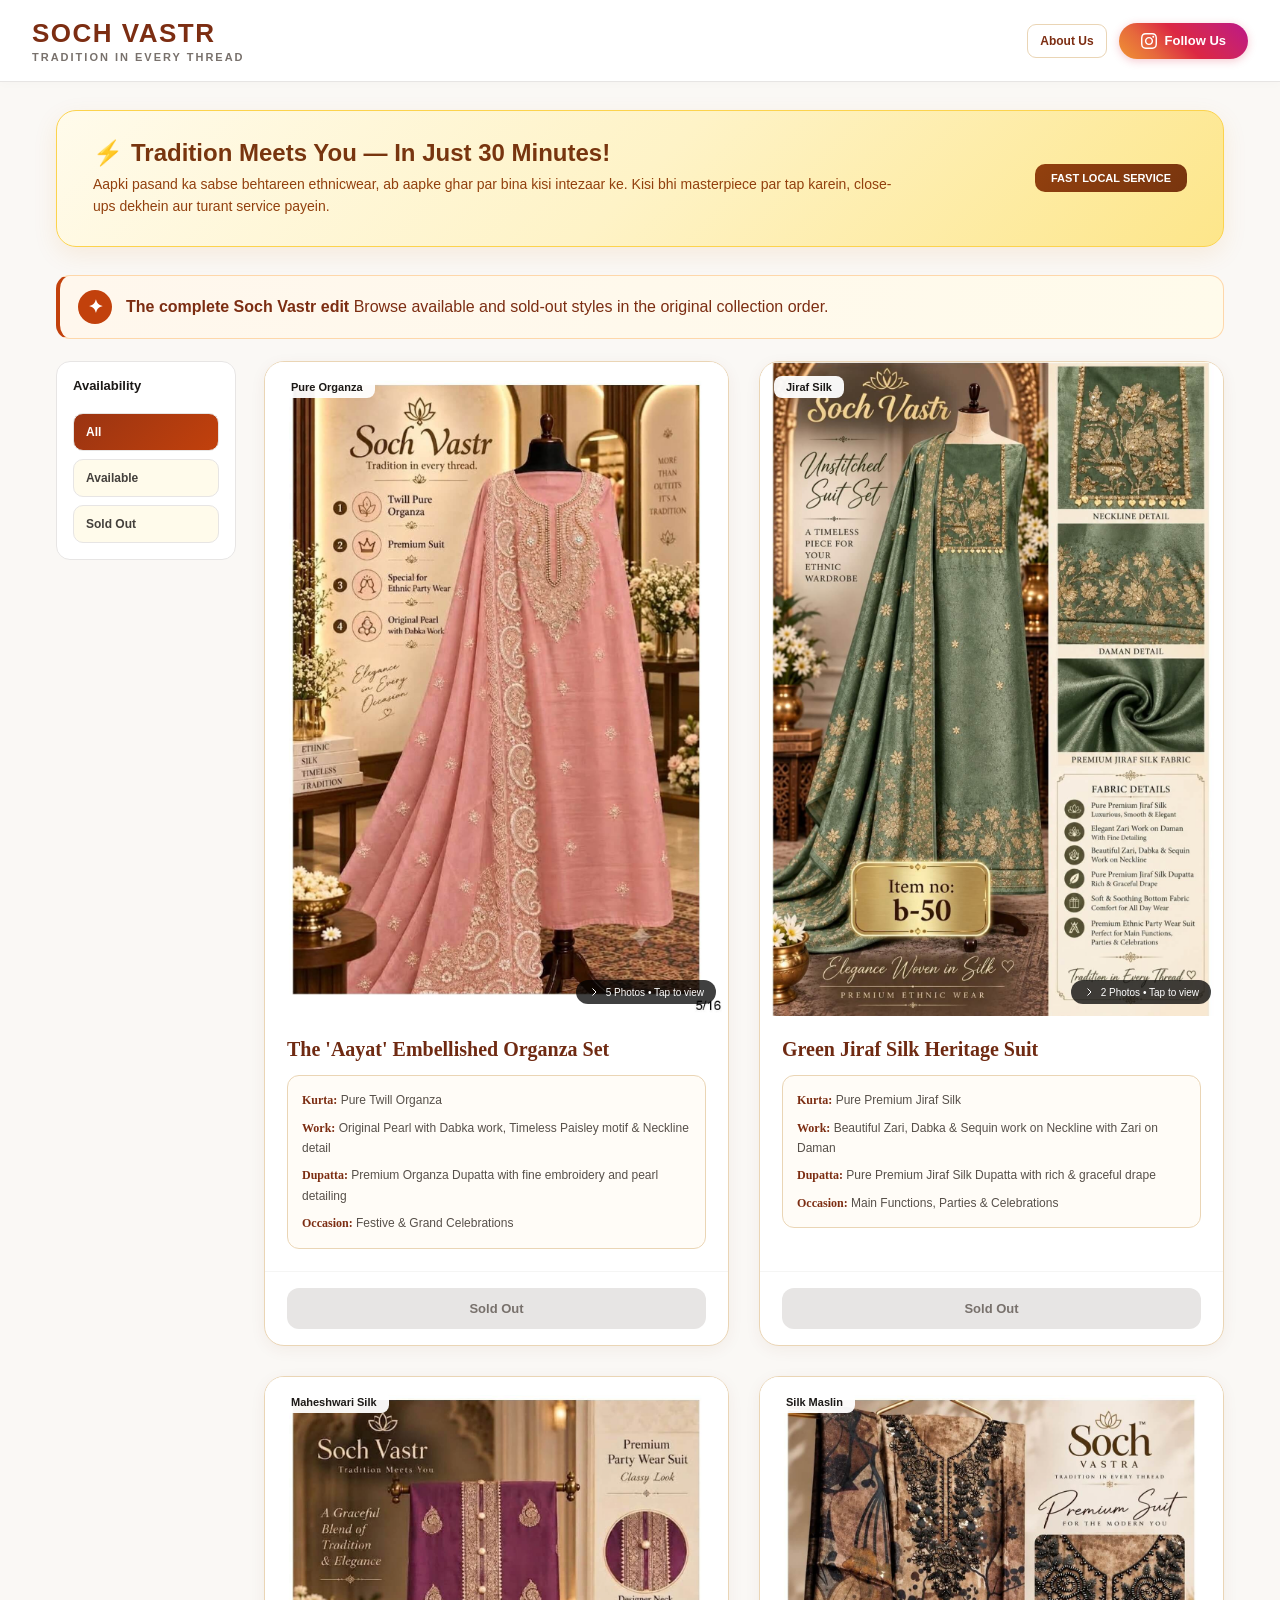
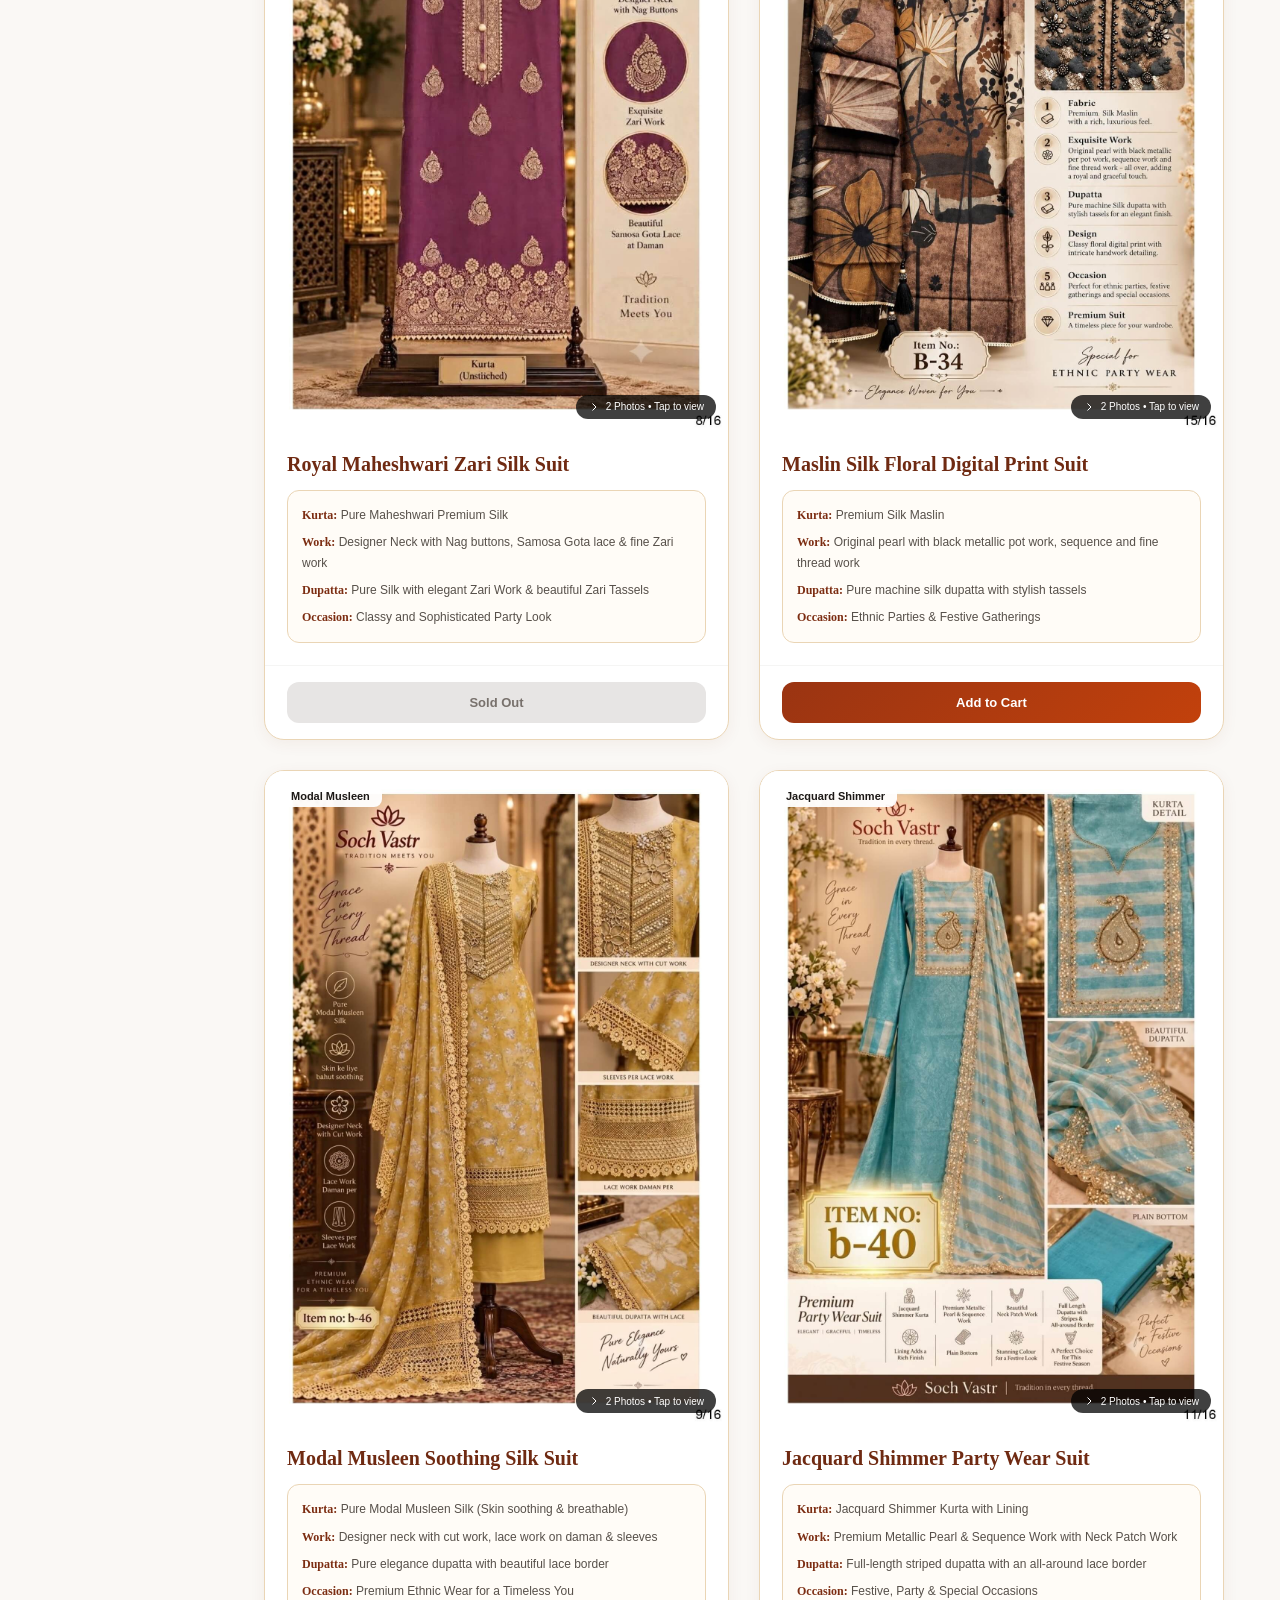
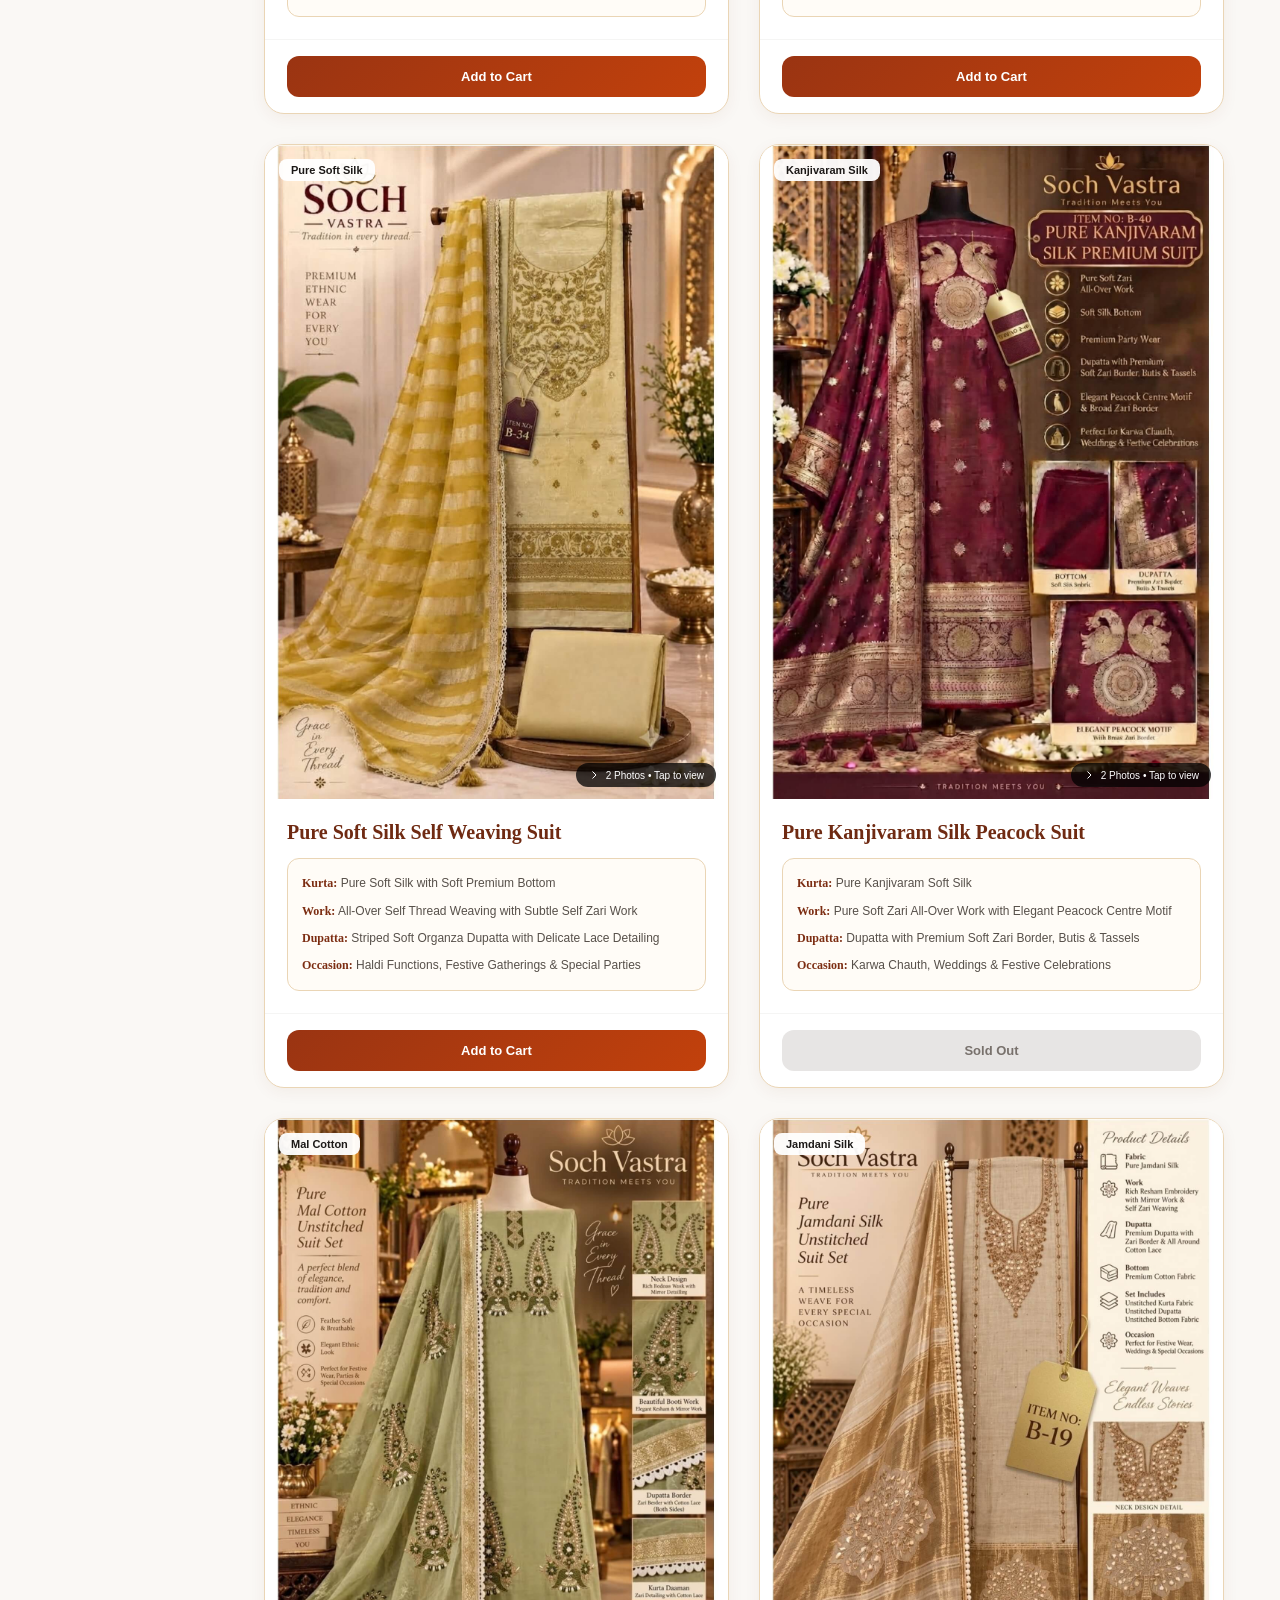
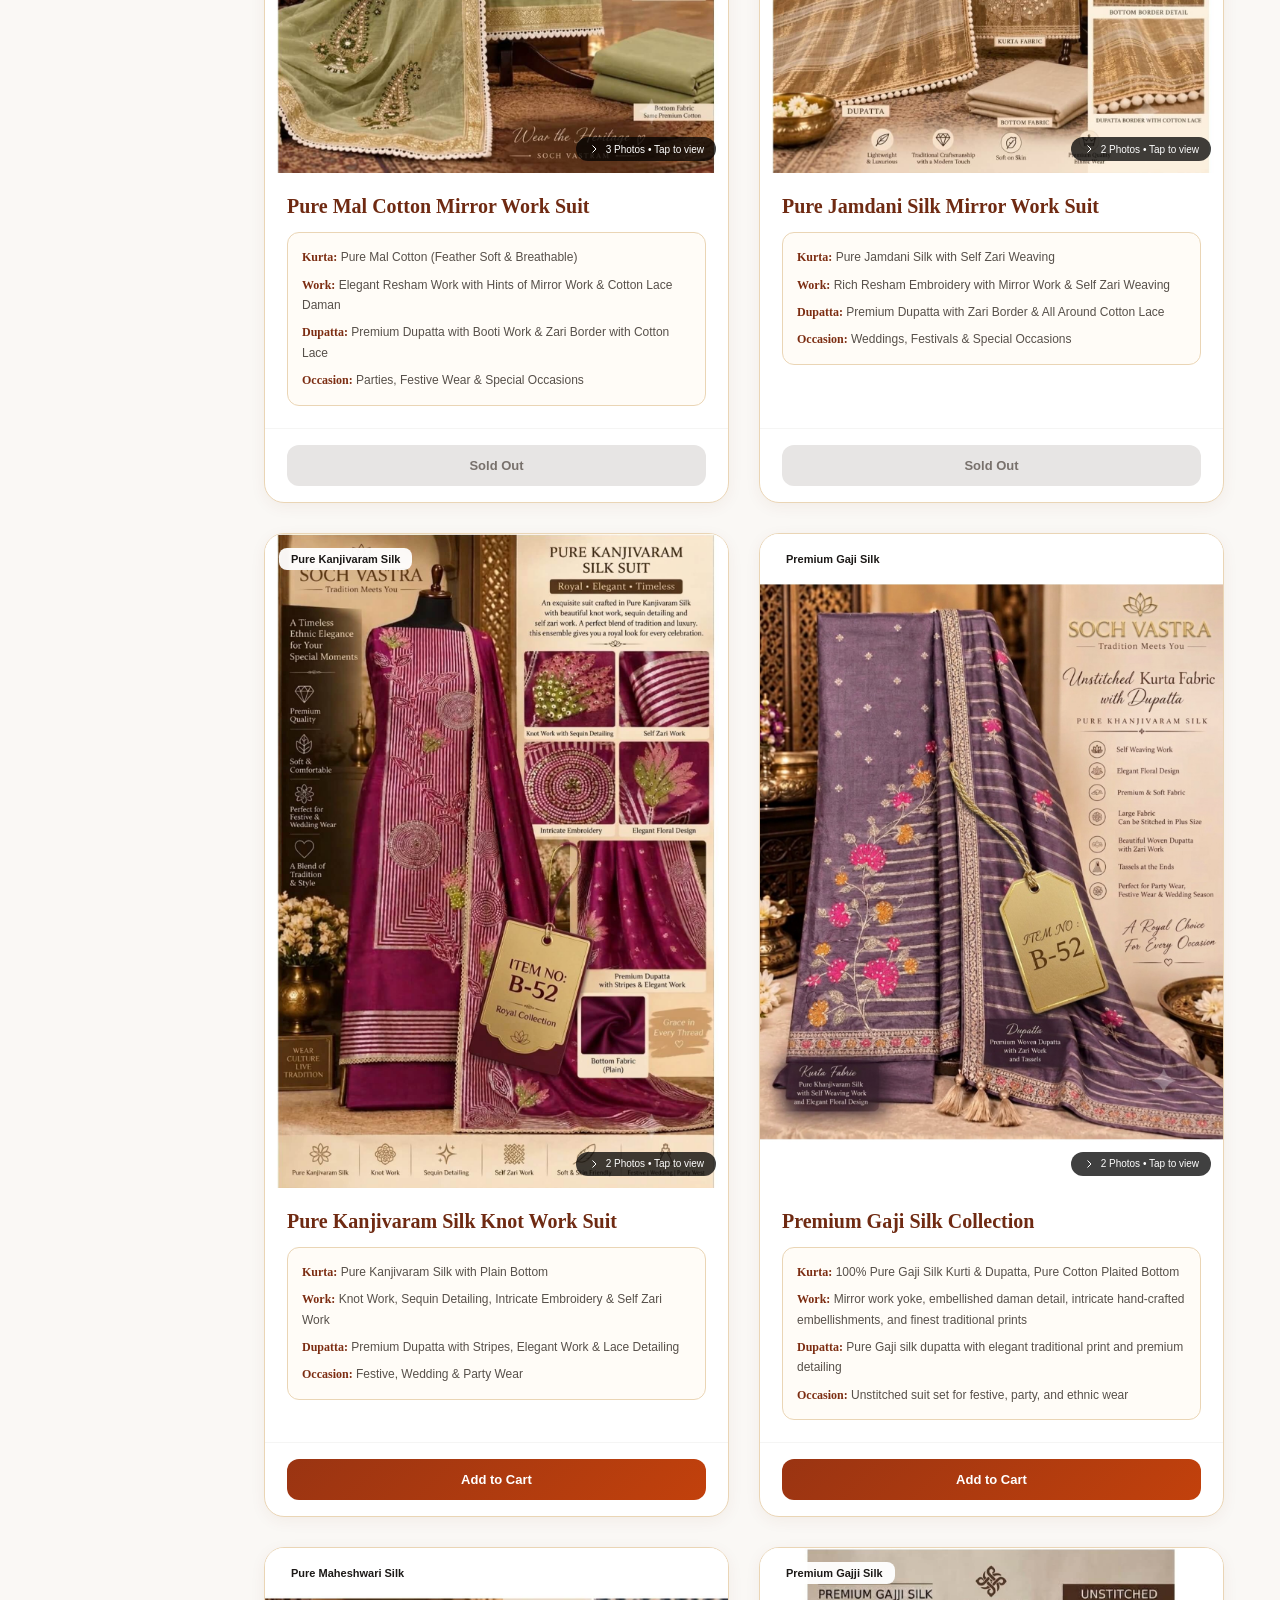
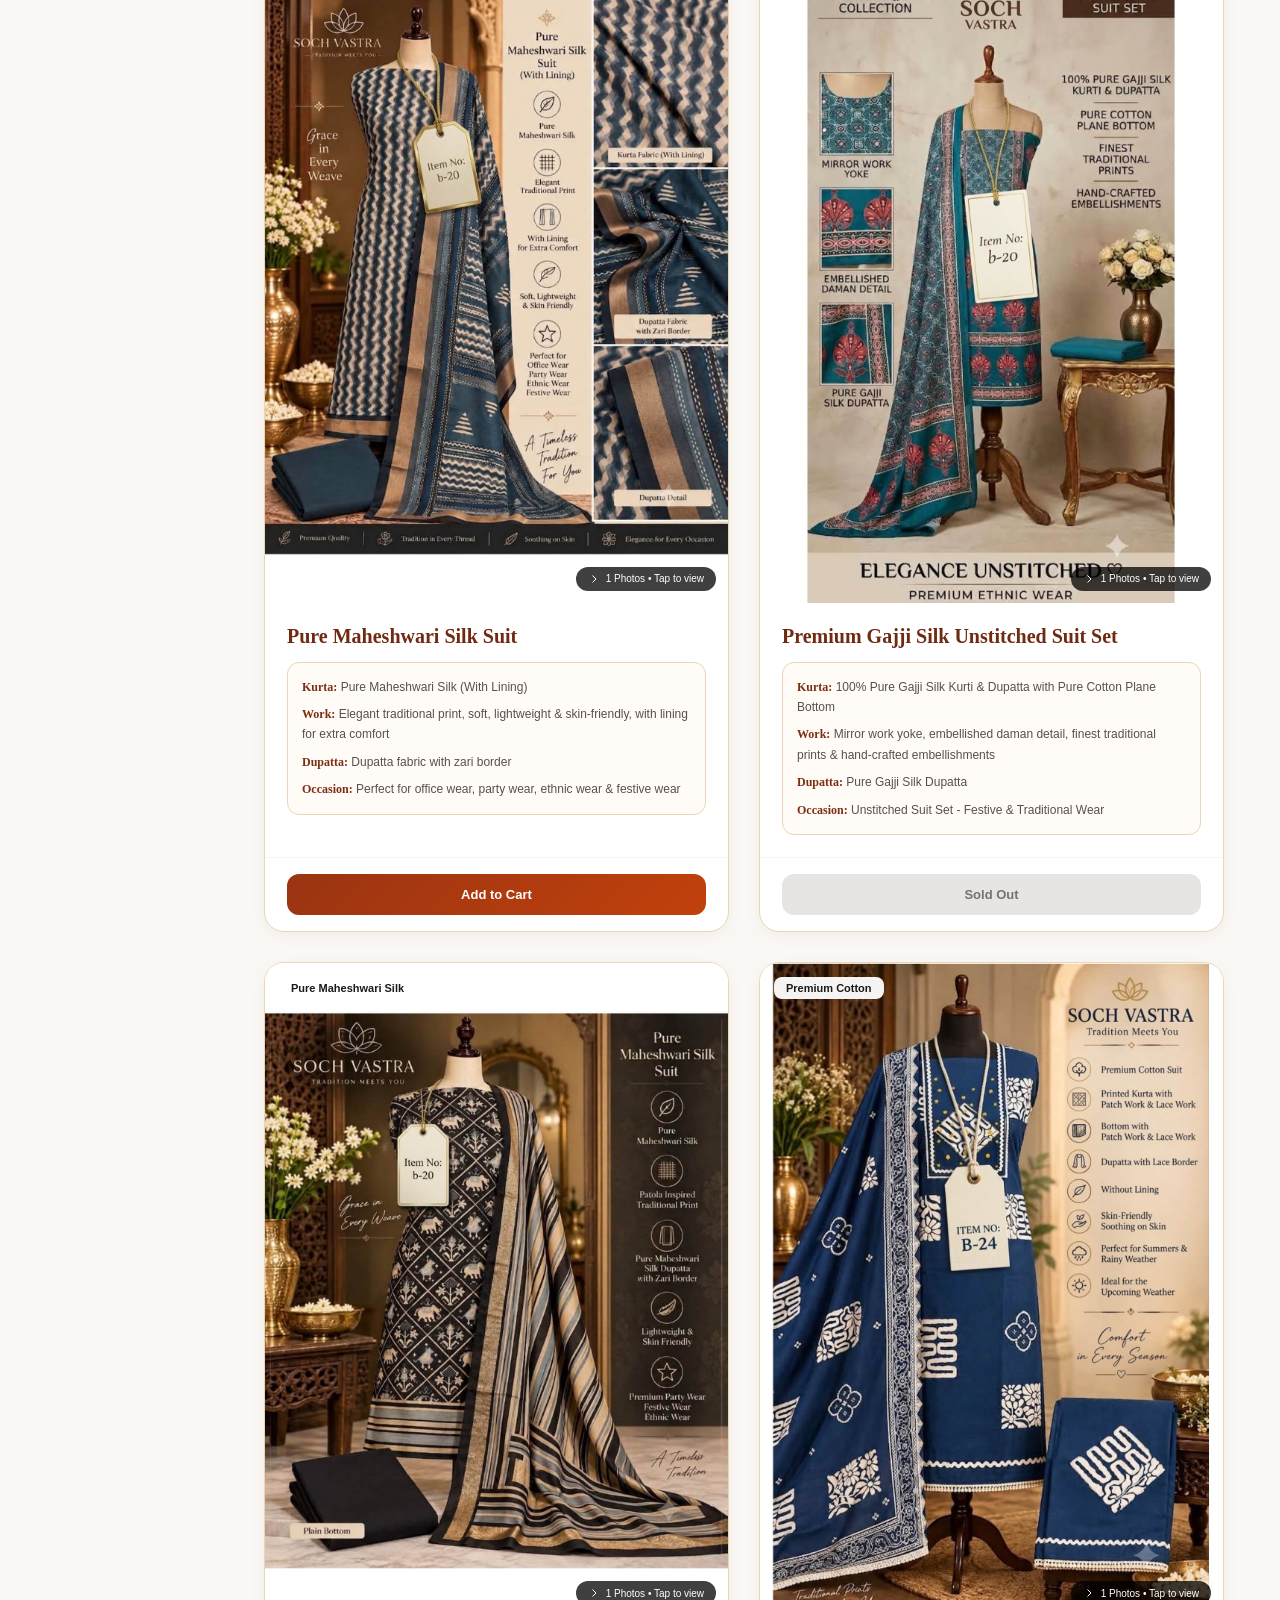
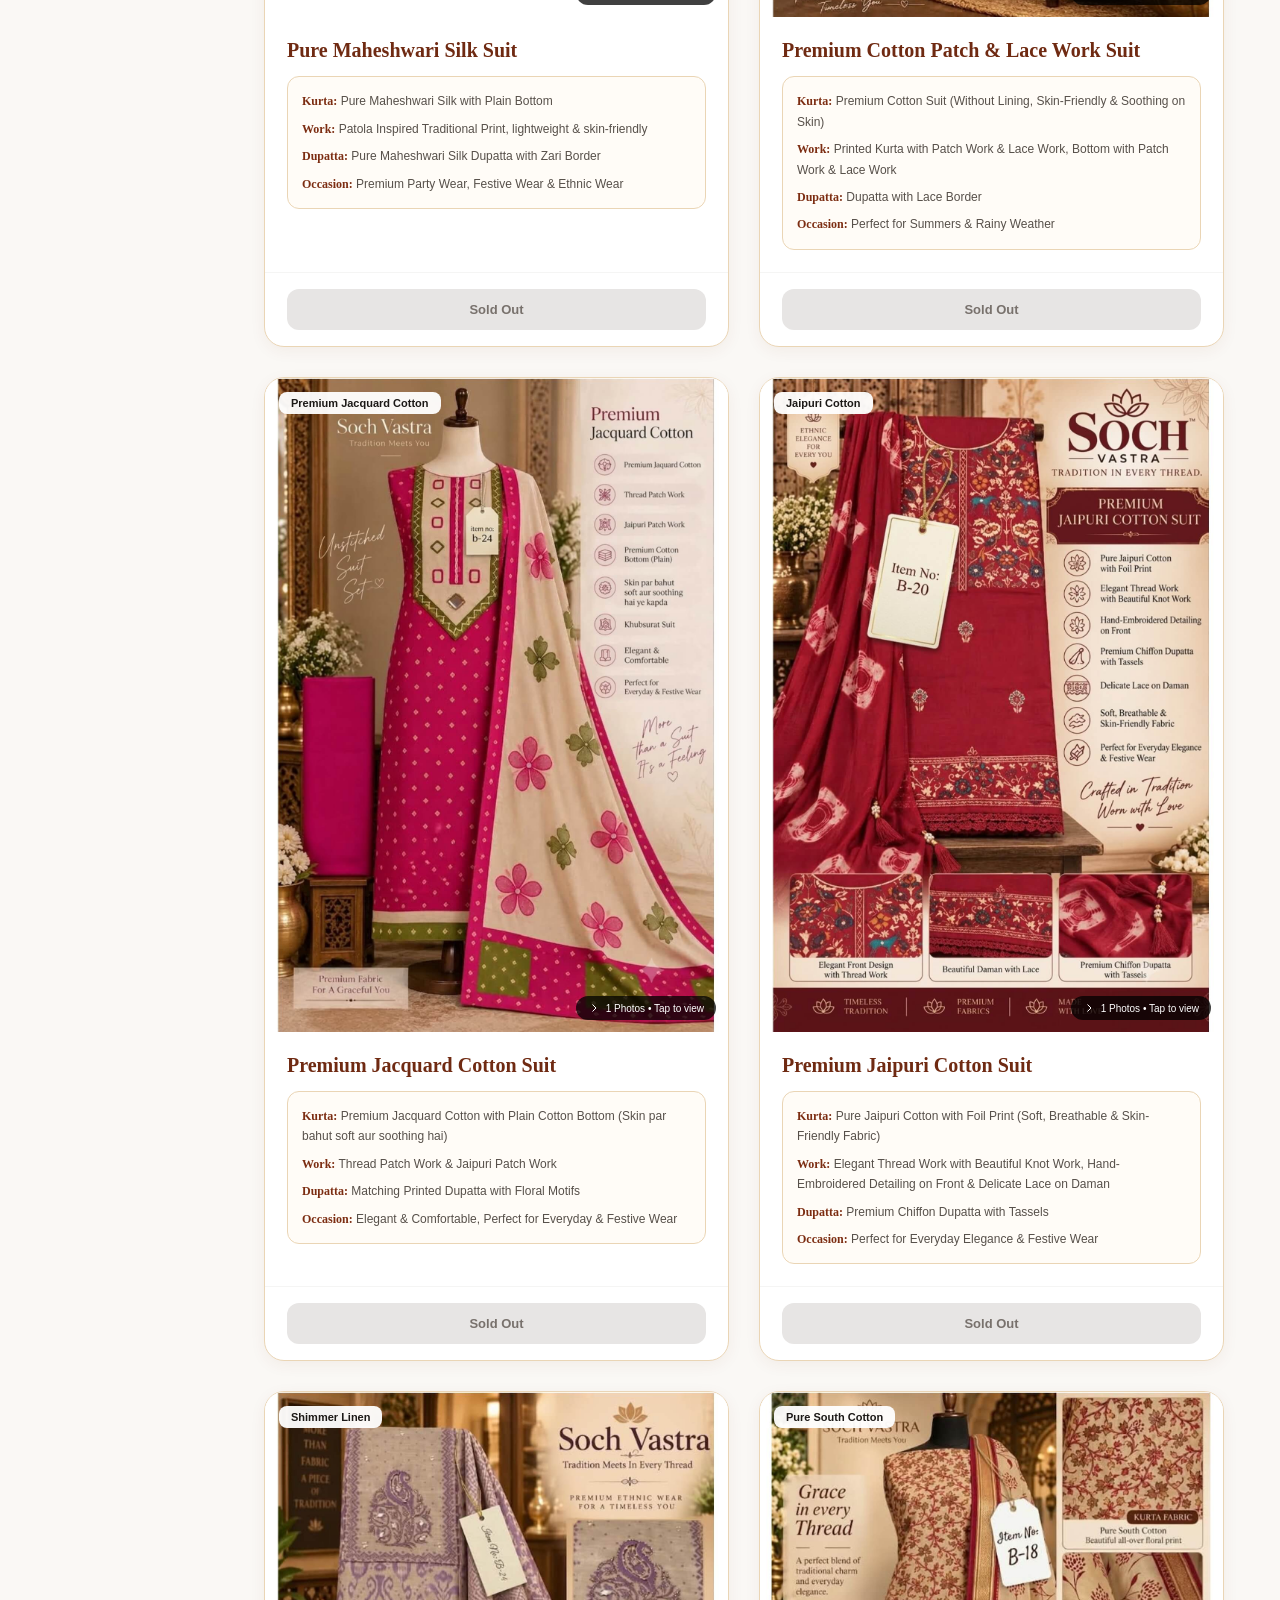
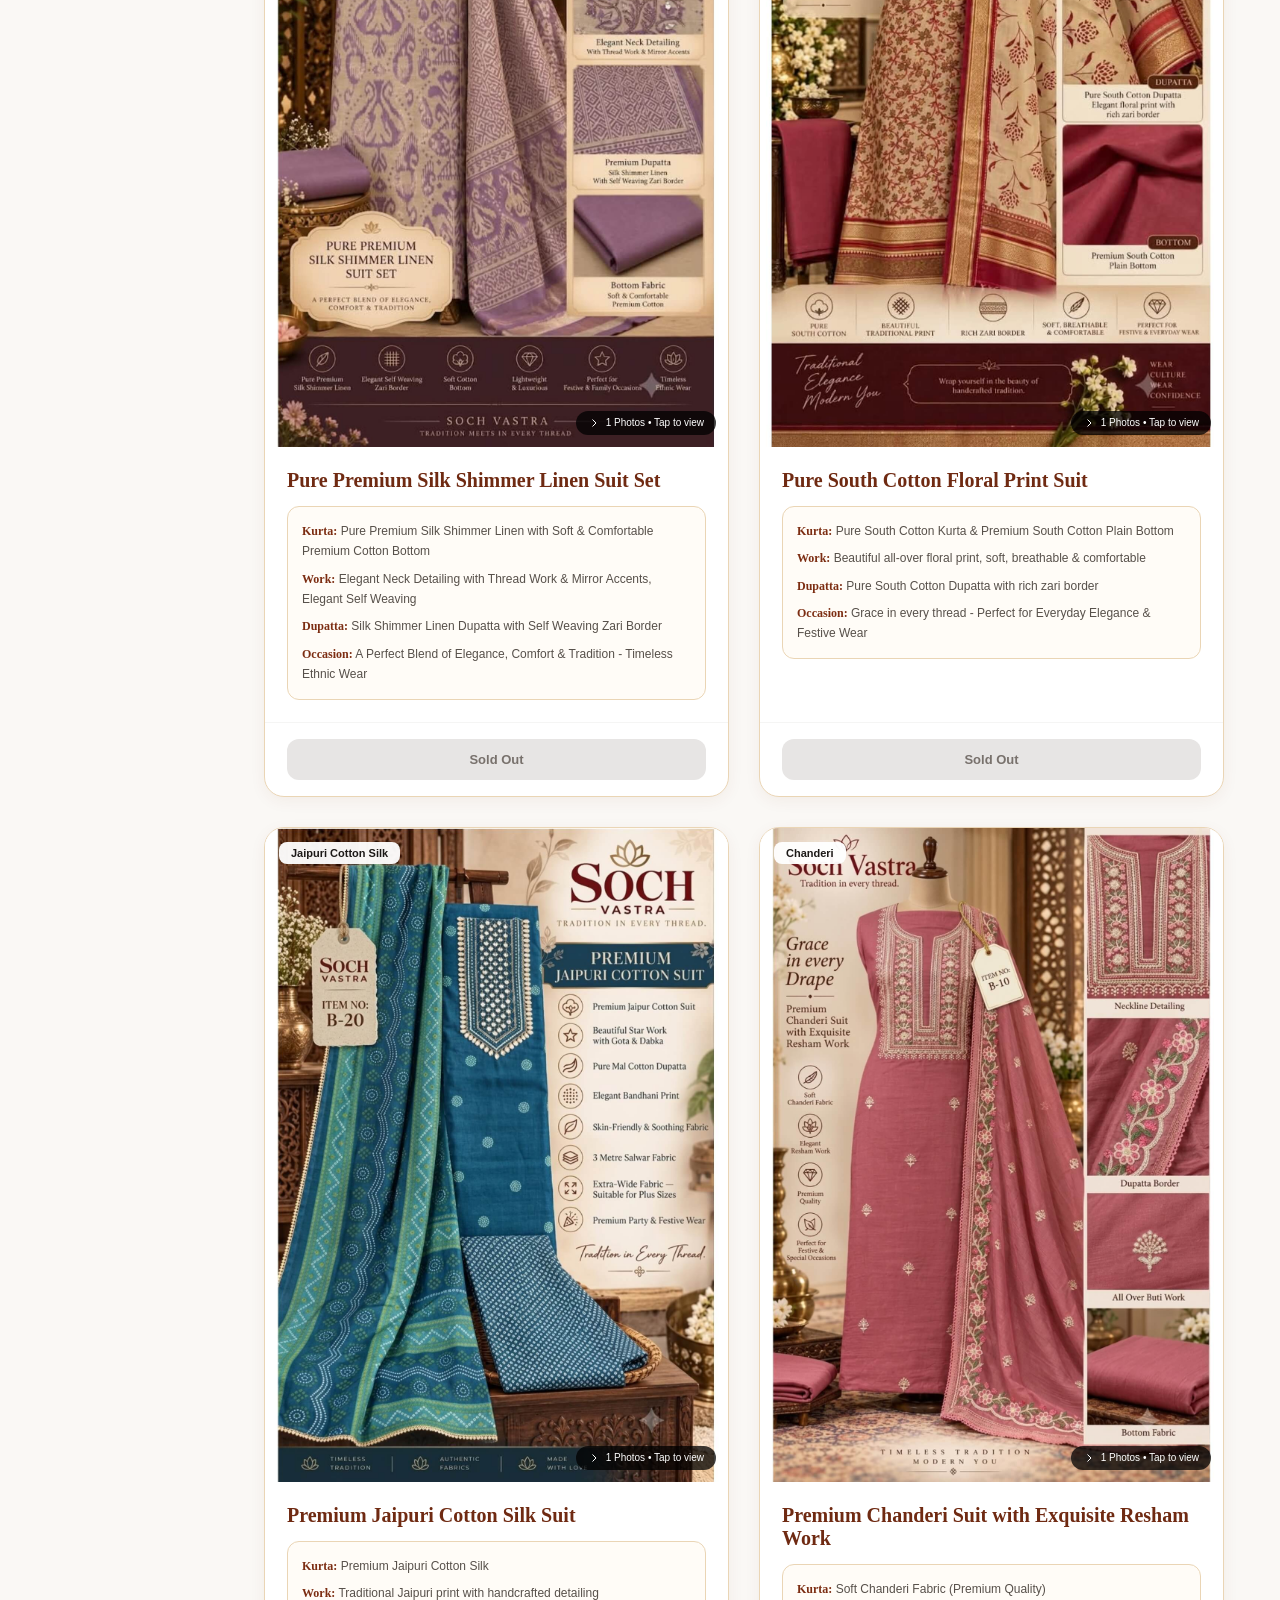
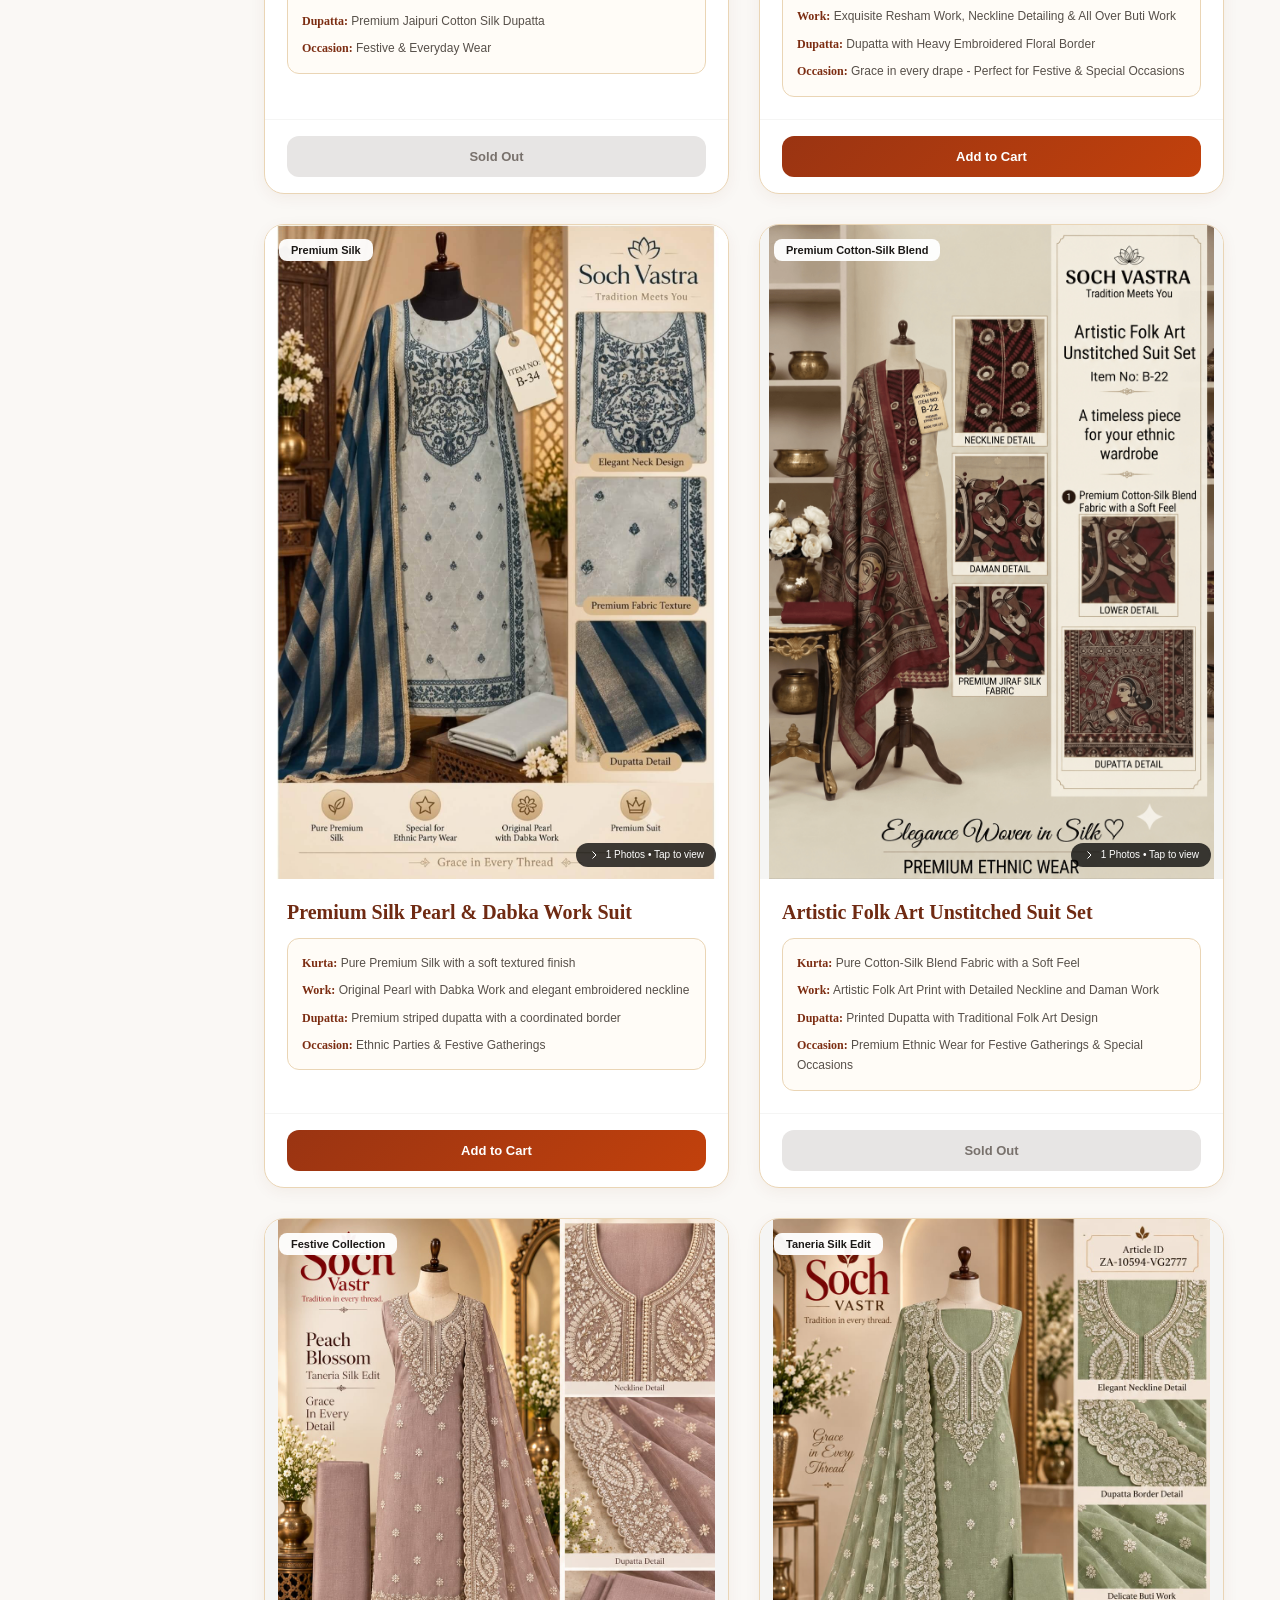
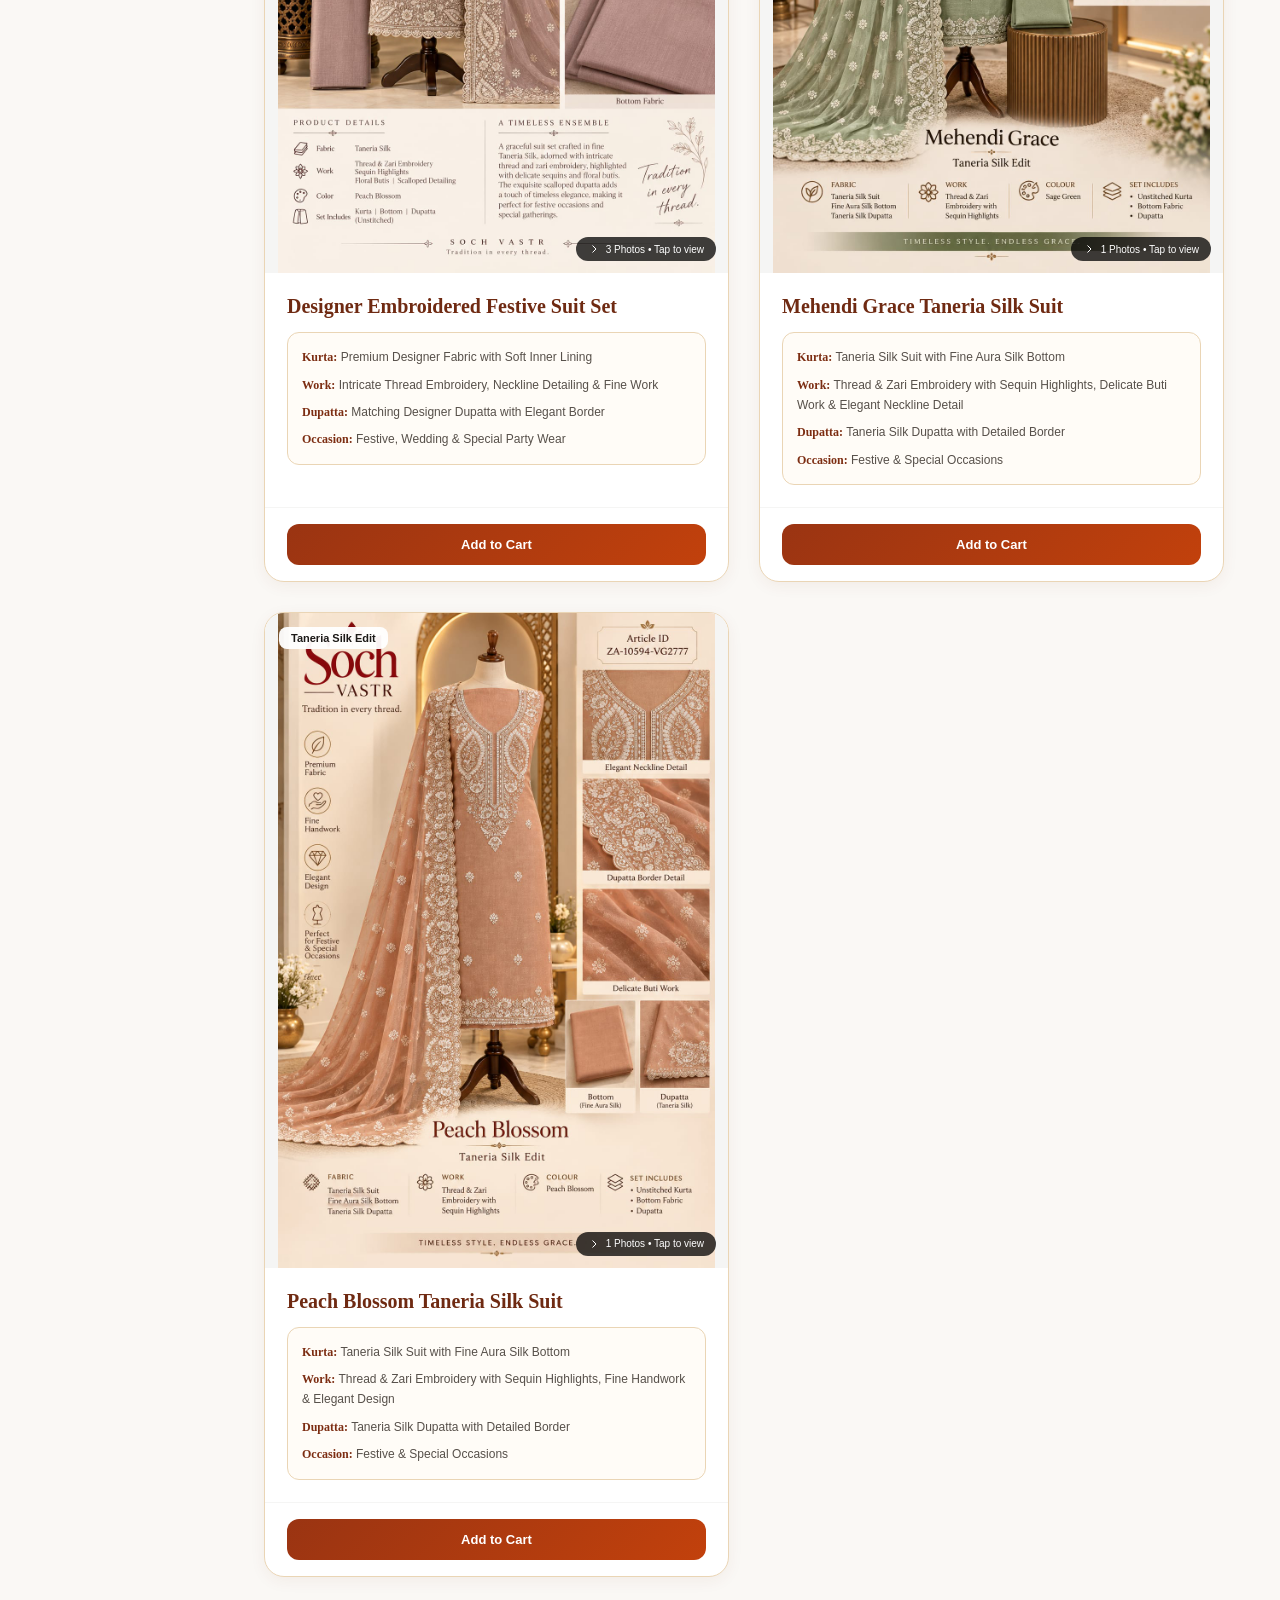
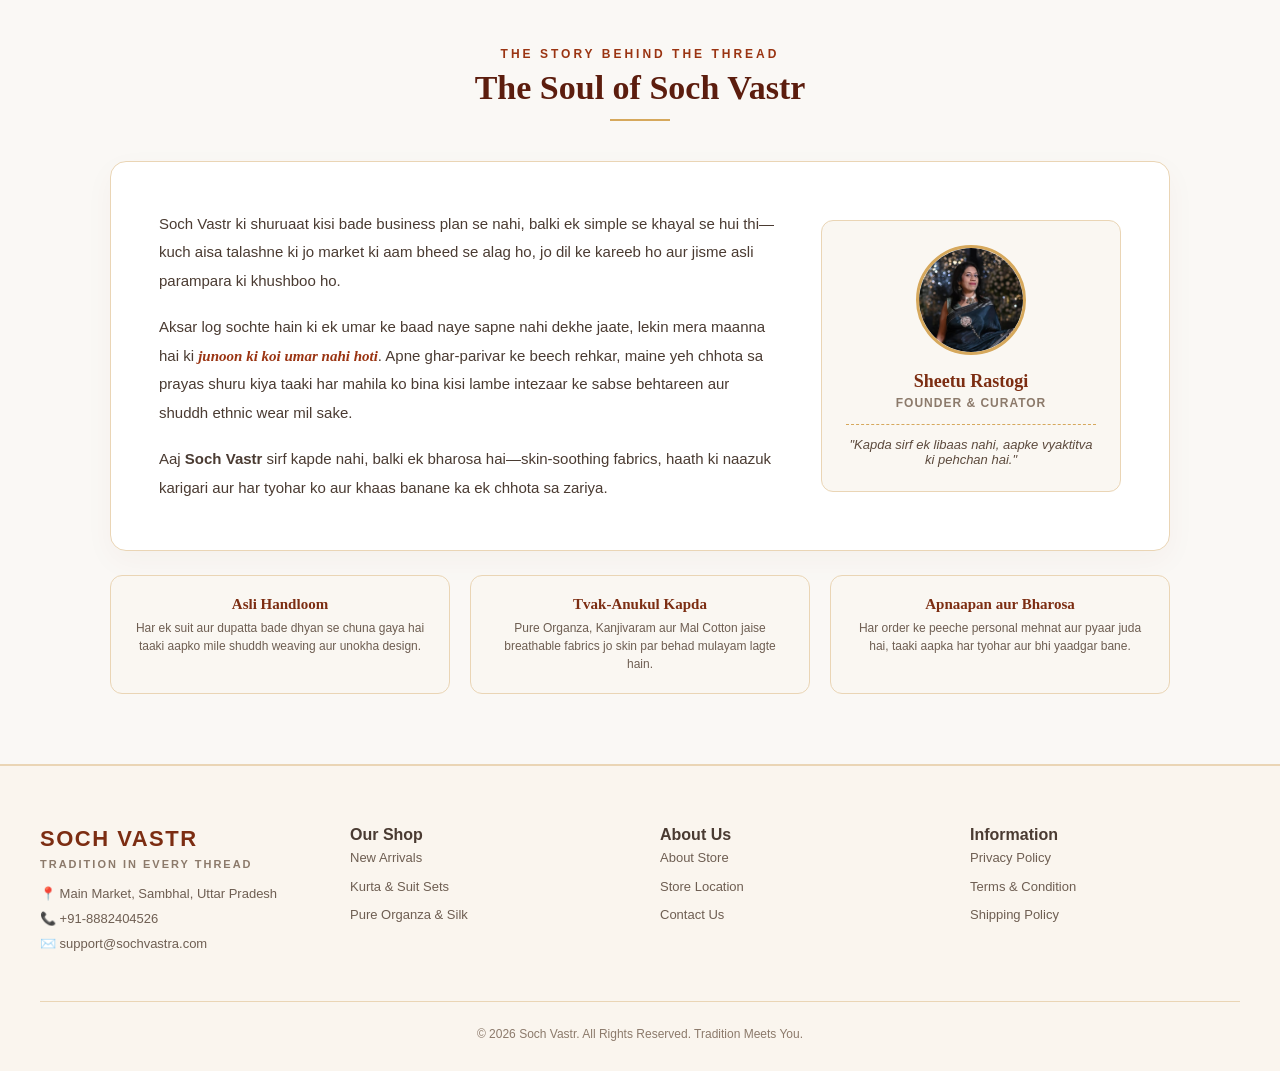
==== commit 374e54c0: "commiy t" ====
--- a/index.html
+++ b/index.html
@@ -4,160 +4,7 @@
   <meta charset="UTF-8" />
   <meta name="viewport" content="width=device-width, initial-scale=1.0" />
   <title>Soch Vastr | Festive Collection Vol. 1</title>
-  <style>
-    * { box-sizing: border-box; margin: 0; padding: 0; font-family: "Trebuchet MS", "Segoe UI", sans-serif; }
-    body { background-color: #FAF8F5; color: #2D2A26; padding-bottom: 0px; scroll-behavior: smooth; }
-    
-    header { position: sticky; top: 0; z-index: 30; background: #ffffff; border-bottom: 1px solid #E7E5E4; padding: 18px 32px; display: flex; align-items: center; justify-content: space-between; box-shadow: 0 2px 10px rgba(0,0,0,0.02); animation: pageReveal 0.55s ease-out both; }
-    .brand h1 { font-size: 26px; font-weight: 800; color: #7C2D12; letter-spacing: 1.5px; }
-    .brand p { font-size: 11px; color: #78716C; text-transform: uppercase; letter-spacing: 2px; font-weight: 600; margin-top: 2px; }
-    
-    .header-actions { display: flex; gap: 12px; align-items: center; }
-
-    /* Instagram Follow Button Styling */
-    .insta-btn { background: linear-gradient(45deg, #f09433 0%, #e6683c 25%, #dc2743 50%, #cc2366 75%, #bc1888 100%); color: #ffffff; border: none; padding: 10px 22px; border-radius: 999px; cursor: pointer; display: flex; align-items: center; gap: 8px; font-size: 13px; font-weight: 600; text-decoration: none; transition: opacity 0.2s, transform 0.1s; box-shadow: 0 2px 8px rgba(220, 39, 67, 0.25); }
-    .insta-btn:hover { opacity: 0.92; transform: translateY(-1px); }
-    .insta-btn svg { width: 16px; height: 16px; fill: currentColor; }
-
-    /* Updated Classy Royal Banner */
-    .banner { max-width: 1200px; margin: 28px auto; padding: 28px 36px; background: linear-gradient(135deg, #FFFBEB 0%, #FEF3C7 50%, #FDE68A 100%); border: 1.5px solid #FCD34D; border-radius: 20px; display: flex; flex-wrap: wrap; align-items: center; justify-content: space-between; gap: 16px; box-shadow: 0 8px 24px rgba(217, 119, 6, 0.1); position: relative; overflow: hidden; animation: pageReveal 0.65s 0.12s ease-out both; }
-    .banner::before { content: ''; position: absolute; top: -50px; right: -50px; width: 180px; height: 180px; background: rgba(252, 211, 77, 0.3); border-radius: 50%; pointer-events: none; }
-    .banner-content { position: relative; z-index: 1; max-width: 820px; }
-    .banner h2 { font-size: 24px; color: #78350F; margin-bottom: 6px; font-weight: 800; letter-spacing: 0.5px; display: flex; align-items: center; gap: 8px; }
-    .banner h2 span { font-size: 20px; }
-    .banner p { font-size: 14px; color: #92400E; font-weight: 500; line-height: 1.6; }
-    .notice-tag { background: linear-gradient(135deg, #92400E 0%, #78350F 100%); color: #ffffff; font-size: 11px; font-weight: 700; padding: 8px 16px; border-radius: 10px; letter-spacing: 1px; text-transform: uppercase; box-shadow: 0 4px 12px rgba(120, 53, 15, 0.2); position: relative; z-index: 1; white-space: nowrap; }
-    .about-link { color: #7C2D12; font-size: 12px; font-weight: 800; text-decoration: none; padding: 9px 12px; border: 1px solid #EAD5B5; border-radius: 9px; transition: color 0.2s, background 0.2s, transform 0.2s; }
-    .about-link:hover { color: #ffffff; background: #7C2D12; transform: translateY(-1px); }
-
-    .container { max-width: 1200px; margin: 0 auto; padding: 0 16px; }
-    .catalog-layout { display: grid; grid-template-columns: 180px minmax(0, 1fr); gap: 28px; align-items: start; }
-    .grid { display: grid; grid-template-columns: repeat(auto-fill, minmax(340px, 1fr)); gap: 30px; }
-    .availability-message { display: flex; align-items: center; gap: 14px; margin: 0 auto 22px; max-width: 1200px; padding: 14px 18px; border: 1px solid #FED7AA; border-left: 4px solid #C2410C; border-radius: 14px; background: linear-gradient(100deg, #FFF7ED, #FFFBEB); color: #7C2D12; box-shadow: 0 8px 20px rgba(124, 45, 18, 0.08); animation: messageReveal 0.45s ease-out both; }
-    .availability-message.sold-out { border-color: #FECACA; border-left-color: #B91C1C; background: linear-gradient(100deg, #FEF2F2, #FFF7ED); color: #991B1B; }
-    .availability-message.available { border-color: #BBF7D0; border-left-color: #15803D; background: linear-gradient(100deg, #F0FDF4, #FFFBEB); color: #166534; }
-    .availability-icon { display: grid; place-items: center; flex: 0 0 34px; width: 34px; height: 34px; border-radius: 50%; background: #C2410C; color: #ffffff; font-size: 18px; font-weight: 800; animation: messagePulse 2.2s ease-in-out infinite; }
-    .sold-out .availability-icon { background: #B91C1C; }
-    .available .availability-icon { background: #15803D; }
-    .availability-message strong { display: block; font-size: 14px; letter-spacing: 0.2px; }
-    .availability-message span { display: block; margin-top: 2px; font-size: 12px; color: currentColor; opacity: 0.78; }
-    .status-filter { position: sticky; top: 104px; background: #ffffff; border: 1px solid #E7E5E4; border-radius: 14px; padding: 16px; }
-    .status-filter h3 { color: #1C1917; font-size: 13px; margin-bottom: 12px; }
-    .status-filter button { width: 100%; background: #FFFBEB; border: 1px solid #E7E5E4; border-radius: 10px; color: #44403C; cursor: pointer; font-size: 12px; font-weight: 700; margin-top: 8px; padding: 11px 12px; text-align: left; transition: color 0.2s, border-color 0.2s, background 0.2s, transform 0.2s, box-shadow 0.2s; }
-    .status-filter button:hover { border-color: #C2410C; color: #7C2D12; transform: translateX(3px); }
-    .status-filter button.active { background: linear-gradient(135deg, #9A3412, #C2410C); border-color: #9A3412; color: #ffffff; box-shadow: 0 6px 14px rgba(154, 52, 18, 0.2); }
-
-    /* Integrated In-Page About Section Styles */
-    .about-section-wrapper { max-width: 1200px; margin: 60px auto 20px; padding: 0 16px; }
-    .about-hero-block { text-align: center; margin-bottom: 30px; }
-    .about-kicker { color: #A16207; font-size: 12px; font-weight: 800; letter-spacing: 3px; text-transform: uppercase; margin-bottom: 10px; }
-    .about-hero-block h2 { color: #4A1D12; font-family: Georgia, "Times New Roman", serif; font-size: clamp(30px, 4vw, 46px); font-weight: 700; margin-bottom: 14px; }
-    .about-lead { max-width: 760px; margin: 0 auto; color: #7C4A32; font-size: 16px; line-height: 1.8; }
-    
-    .about-panel { padding: 48px; background: linear-gradient(115deg, #FFFDF8 0%, #FFF7ED 58%, #FDEBCB 100%); border: 1px solid #D6A85C; border-radius: 24px; color: #3A2118; box-shadow: 0 16px 50px rgba(0, 0, 0, 0.06); position: relative; overflow: hidden; }
-    .about-panel::before { content: ""; position: absolute; inset: 12px; border: 1px solid rgba(184, 134, 69, 0.32); border-radius: 17px; pointer-events: none; }
-    .about-panel::after { content: "✦"; position: absolute; right: 48px; top: 26px; color: #B88645; font-size: 64px; line-height: 1; pointer-events: none; }
-
-    .about-content { display: grid; grid-template-columns: minmax(0, 1.35fr) minmax(250px, 0.65fr); gap: 42px; align-items: start; position: relative; z-index: 1; }
-    .about-story { color: #4F3429; font-size: 15px; line-height: 1.9; }
-    .about-story p + p { margin-top: 20px; }
-    .about-story em { color: #9A3412; font-family: Georgia, "Times New Roman", serif; font-size: 1.08em; }
-
-    .about-aside { border-left: 1px solid #D6A85C; padding-left: 26px; text-align: center; }
-    .founder-img-wrap { width: 130px; height: 130px; margin: 0 auto 16px; border-radius: 50%; overflow: hidden; border: 3px solid #D6A85C; box-shadow: 0 8px 20px rgba(124, 45, 18, 0.18); background: #FFF7ED; }
-    .founder-img-wrap img { width: 100%; height: 100%; object-fit: cover; object-position: top center; }
-    .about-aside h3 { color: #7C2D12; font-family: Georgia, "Times New Roman", serif; font-size: 23px; margin-bottom: 18px; text-align: left; }
-    .about-fact { padding: 14px 16px; border: 1px solid #EAD5B5; border-radius: 10px; background: rgba(255, 255, 255, 0.65); margin-top: 12px; text-align: left; }
-    .about-fact strong { display: block; color: #7C2D12; font-size: 12px; letter-spacing: 1.2px; text-transform: uppercase; margin-bottom: 5px; }
-    .about-fact span { color: #6B4A3A; font-size: 13px; line-height: 1.5; }
-
-    .values-grid { max-width: 1200px; margin: 24px auto 0; padding: 0 16px; display: grid; grid-template-columns: repeat(auto-fit, minmax(300px, 1fr)); gap: 20px; }
-    .value-card { background: #ffffff; border: 1px solid #EAD5B5; border-radius: 16px; padding: 24px; box-shadow: 0 4px 16px rgba(124, 45, 18, 0.04); }
-    .value-card h4 { font-family: Georgia, "Times New Roman", serif; font-size: 18px; color: #7C2D12; margin-bottom: 8px; }
-    .value-card p { font-size: 13px; color: #57504A; line-height: 1.6; }
-
-    @media (max-width: 767px) {
-      header { padding: 14px 16px; }
-      .brand h1 { font-size: 21px; letter-spacing: 1px; }
-      .brand p { font-size: 9px; letter-spacing: 1.4px; }
-      .header-actions { gap: 6px; }
-      .insta-btn { padding: 9px 11px; font-size: 11px; gap: 0; }
-      .insta-btn span { display: none; }
-      .banner { margin: 18px 0; padding: 20px; border-radius: 16px; gap: 12px; }
-      .banner h2 { font-size: 19px; line-height: 1.25; }
-      .banner h2 span { font-size: 17px; }
-      .banner p { font-size: 12px; line-height: 1.5; }
-      .notice-tag { font-size: 10px; padding: 7px 11px; }
-      .about-link { padding: 8px 10px; font-size: 11px; }
-      .catalog-layout { grid-template-columns: 1fr; gap: 16px; }
-      .grid { grid-template-columns: 1fr; gap: 20px; }
-      .status-filter { position: static; display: flex; flex-wrap: wrap; gap: 8px; align-items: center; }
-      .status-filter h3 { width: 100%; margin-bottom: 0; }
-      .status-filter button { flex: 1 1 30%; margin-top: 0; text-align: center; }
-      .about-panel { padding: 32px 20px; border-radius: 18px; }
-      .about-panel::after { display: none; }
-      .about-content { grid-template-columns: 1fr; gap: 28px; }
-      .about-aside { border-left: 0; border-top: 1px solid rgba(214, 168, 92, 0.4); padding: 24px 0 0; text-align: left; }
-      .about-aside h3 { text-align: left; }
-      .founder-img-wrap { margin: 0 0 16px 0; }
-    }
-
-    /* Product Card */
-    .card { position: relative; background: linear-gradient(#ffffff, #ffffff) padding-box, linear-gradient(135deg, #B88645, #F4E2BC 48%, #A44220) border-box; border: 1px solid transparent; border-radius: 20px; overflow: hidden; display: flex; flex-direction: column; justify-content: space-between; box-shadow: 0 4px 16px rgba(124, 45, 18, 0.06), inset 0 0 0 4px #FFFDF8; cursor: pointer; transition: transform 0.25s ease, box-shadow 0.25s ease, border-color 0.25s ease; animation: cardReveal 0.5s calc(var(--card-index) * 70ms) ease-out both; }
-    .card::before { content: ""; position: absolute; inset: 8px; border: 1px solid rgba(184, 134, 69, 0.32); border-radius: 14px; pointer-events: none; z-index: 8; transition: border-color 0.25s ease, inset 0.25s ease; }
-    .card:hover { transform: translateY(-5px); box-shadow: 0 14px 30px rgba(124, 45, 18, 0.14), inset 0 0 0 4px #FFFDF8; }
-    .card:hover::before { inset: 6px; border-color: rgba(164, 66, 32, 0.55); }
-    .card-img-wrap { position: relative; width: 100%; aspect-ratio: 1241 / 1754; background: #F5F5F4; overflow: hidden; }
-    .card-img-wrap img { width: 100%; height: 100%; object-fit: contain; background-color: #f7f5f0; transition: transform 0.3s ease; }
-    .card:hover .card-img-wrap img { transform: scale(1.02); }
-    
-    .tag-left { position: absolute; top: 14px; left: 14px; background: rgba(255,255,255,0.95); color: #1C1917; font-size: 11px; font-weight: 700; padding: 5px 12px; border-radius: 8px; border: 1px solid #E7E5E4; box-shadow: 0 2px 6px rgba(0,0,0,0.05); z-index: 9; }
-    .swipe-hint { position: absolute; bottom: 12px; right: 12px; background: rgba(0,0,0,0.75); backdrop-filter: blur(4px); color: #ffffff; font-size: 10px; font-weight: 600; padding: 6px 12px; border-radius: 20px; display: flex; align-items: center; gap: 6px; letter-spacing: 0.3px; }
-
-    .card-body { padding: 22px; flex: 1; }
-    .card-title { font-family: Georgia, "Times New Roman", serif; font-size: 20px; font-weight: 700; margin-bottom: 14px; color: #6F2A12; line-height: 1.3; letter-spacing: 0.25px; }
-    .details-box { background: #FFFCF7; border: 1px solid #EAD5B5; border-radius: 12px; padding: 14px; font-size: 12px; line-height: 1.7; color: #57504A; display: flex; flex-direction: column; gap: 7px; }
-    .details-box strong { font-family: Georgia, "Times New Roman", serif; color: #7C2D12; font-weight: 700; }
-
-    .card-action { padding: 16px 22px; border-top: 1px solid #F5F5F4; }
-    .add-btn { width: 100%; background: linear-gradient(135deg, #9A3412, #C2410C); color: #ffffff; border: 1px solid #9A3412; padding: 13px; border-radius: 12px; font-size: 13px; font-weight: 800; cursor: pointer; transition: background 0.2s, transform 0.15s, box-shadow 0.2s; letter-spacing: 0.4px; box-shadow: 0 6px 14px rgba(154, 52, 18, 0.18); }
-    .add-btn:hover { background: linear-gradient(135deg, #7C2D12, #9A3412); transform: translateY(-2px); box-shadow: 0 9px 18px rgba(124, 45, 18, 0.24); }
-    .add-btn:disabled { background: #E7E5E4; border-color: #D6D3D1; color: #78716C; box-shadow: none; cursor: not-allowed; }
-
-    /* Modal Styling */
-    .modal-overlay { position: fixed; inset: 0; background: rgba(0,0,0,0.7); backdrop-filter: blur(5px); z-index: 60; display: none; align-items: center; justify-content: center; padding: 16px; animation: overlayFade 0.2s ease-out both; }
-    .modal-box { background: #ffffff; border-radius: 24px; width: 100%; max-width: 920px; max-height: 90vh; overflow-y: auto; display: flex; flex-direction: column; position: relative; box-shadow: 0 24px 48px rgba(0,0,0,0.25); animation: modalPop 0.25s ease-out; }
-    @keyframes pageReveal { from { opacity: 0; transform: translateY(-8px); } to { opacity: 1; transform: translateY(0); } }
-    @keyframes cardReveal { from { opacity: 0; transform: translateY(16px) scale(0.985); } to { opacity: 1; transform: translateY(0) scale(1); } }
-    @keyframes messageReveal { from { opacity: 0; transform: translateY(-8px) scale(0.98); } to { opacity: 1; transform: translateY(0) scale(1); } }
-    @keyframes messagePulse { 0%, 100% { transform: scale(1); } 50% { transform: scale(1.08); } }
-    @keyframes overlayFade { from { opacity: 0; } to { opacity: 1; } }
-    @keyframes modalPop { from { transform: scale(0.95); opacity: 0; } to { transform: scale(1); opacity: 1; } }
-
-    .modal-close { position: absolute; top: 18px; right: 18px; background: #F5F5F4; border: none; font-size: 20px; width: 38px; height: 38px; border-radius: 50%; cursor: pointer; display: flex; align-items: center; justify-content: center; z-index: 10; color: #44403C; transition: background 0.2s; }
-    .modal-close:hover { background: #E7E5E4; }
-    
-    .modal-content { display: flex; flex-direction: column; }
-    @media(min-width: 768px) {
-      .modal-content { flex-direction: row; }
-    }
-
-    /* Swipeable Gallery */
-    .gallery-container { flex: 1.2; background: #FAF9F6; padding: 24px; display: flex; flex-direction: column; align-items: center; border-right: 1px solid #F5F5F4; }
-    .swipe-track { width: 100%; display: flex; gap: 14px; overflow-x: auto; scroll-snap-type: x mandatory; -webkit-overflow-scrolling: touch; border-radius: 14px; padding-bottom: 8px; }
-    .swipe-track::-webkit-scrollbar { height: 6px; }
-    .swipe-track::-webkit-scrollbar-thumb { background: #D6D3D1; border-radius: 4px; }
-    .swipe-slide { flex: 0 0 100%; scroll-snap-align: center; height: 440px; display: flex; align-items: center; justify-content: center; background: #ffffff; border-radius: 14px; overflow: hidden; border: 1px solid #E7E5E4; }
-    .swipe-slide img { width: 100%; height: 100%; object-fit: contain; }
-    
-    .thumbnail-row { display: flex; gap: 8px; margin-top: 14px; width: 100%; overflow-x: auto; padding: 4px; }
-    .thumb-btn { flex: 0 0 64px; height: 64px; border-radius: 10px; border: 2px solid transparent; overflow: hidden; cursor: pointer; background: #ffffff; transition: border-color 0.2s; }
-    .thumb-btn.active { border-color: #7C2D12; }
-    .thumb-btn img { width: 100%; height: 100%; object-fit: cover; }
-
-    .modal-info { flex: 1; padding: 28px; display: flex; flex-direction: column; justify-content: space-between; }
-    .modal-info h3 { font-size: 24px; font-weight: 800; color: #1C1917; margin-bottom: 8px; line-height: 1.3; }
-  </style>
+  <link rel="stylesheet" href="style.css">
 </head>
 <body>
 
@@ -169,7 +16,6 @@
     </div>
     <div class="header-actions">
       <a href="#about" class="about-link">About Us</a>
-      <!-- Follow Us Instagram Button -->
       <a href="https://www.instagram.com/soch.vastra" target="_blank" class="insta-btn" title="Follow Us">
         <svg viewBox="0 0 24 24"><path d="M12 2.163c3.204 0 3.584.012 4.85.07 3.252.148 4.771 1.691 4.919 4.919.058 1.265.069 1.645.069 4.849 0 3.205-.012 3.584-.069 4.849-.149 3.225-1.664 4.771-4.919 4.919-1.266.058-1.644.07-4.85.07-3.204 0-3.584-.012-4.849-.07-3.26-.149-4.771-1.699-4.919-4.92-.058-1.265-.07-1.644-.07-4.849 0-3.204.013-3.583.07-4.849.149-3.227 1.664-4.771 4.919-4.919 1.266-.057 1.645-.069 4.849-.069zm0-2.163c-3.259 0-3.667.014-4.947.072-4.358.2-6.78 2.618-6.98 6.98-.059 1.281-.073 1.689-.073 4.948 0 3.259.014 3.668.072 4.948.2 4.358 2.618 6.78 6.98 6.98 1.281.058 1.689.072 4.948.072 3.259 0 3.668-.014 4.948-.072 4.354-.2 6.782-2.618 6.979-6.98.059-1.28.073-1.689.073-4.948 0-3.259-.014-3.667-.072-4.947-.196-4.354-2.617-6.78-6.979-6.98-1.281-.059-1.69-.073-4.949-.073zm0 5.838c-3.403 0-6.162 2.759-6.162 6.162s2.759 6.163 6.162 6.163 6.162-2.759 6.162-6.163c0-3.403-2.759-6.162-6.162-6.162zm0 10.162c-2.209 0-4-1.79-4-4 0-2.209 1.791-4 4-4s4 1.791 4 4c0 2.21-1.791 4-4 4zm6.406-11.845c-.796 0-1.441.645-1.441 1.44s.645 1.44 1.441 1.44c.795 0 1.439-.645 1.439-1.44s-.644-1.44-1.439-1.44z"/></svg>
         <span>Follow Us</span>
@@ -206,75 +52,86 @@
     </div>
   </div>
 
-  <!-- Integrated About Us Section -->
+  <!-- Classic & Clean About Us Section -->
   <section class="about-section-wrapper" id="about">
-    <div class="about-hero-block">
-      <div class="about-kicker">The Story Behind The Thread</div>
-      <h2>How Soch Vastr Began</h2>
-      <p class="about-lead">Some brands begin with a business plan. Soch Vastr began with a feeling: the search for something truly different, thoughtful, and made to stay close to the heart.</p>
+    <div class="about-header-center">
+      <div class="about-tagline">The Story Behind The Thread</div>
+      <h2>The Soul of Soch Vastr</h2>
+      <div class="about-divider"></div>
     </div>
 
-    <div class="about-panel">
-      <div class="about-content">
-        <div class="about-story">
-          <p>One fine day, I found myself struggling to find clothing that felt distinct from the ordinary choices available everywhere. That everyday search turned into a simple but powerful question: <em>Why not explore this space myself and give people the absolute best?</em></p>
-          <p>People often say that after 40, you stop chasing new ventures. I believe age is just a number, and it is never too late to begin something meaningful. Coming from a small hometown, I wanted to create a trusted local brand where people would not have to wait days or compromise on quality.</p>
-          <p>That single thought planted the seed for Soch Vastr: a curated world of premium ethnic wear, handcrafted details, skin-soothing fabrics, and festive pieces chosen with genuine care.</p>
+    <div class="soch-about-card">
+      <div class="soch-story-text">
+        <p>Soch Vastr ki shuruaat kisi bade business plan se nahi, balki ek simple se khayal se hui thi—kuch aisa talashne ki jo market ki aam bheed se alag ho, jo dil ke kareeb ho aur jisme asli parampara ki khushboo ho.</p>
+        <p>Aksar log sochte hain ki ek umar ke baad naye sapne nahi dekhe jaate, lekin mera maanna hai ki <em>junoon ki koi umar nahi hoti</em>. Apne ghar-parivar ke beech rehkar, maine yeh chhota sa prayas shuru kiya taaki har mahila ko bina kisi lambe intezaar ke sabse behtareen aur shuddh ethnic wear mil sake.</p>
+        <p>Aaj <strong>Soch Vastr</strong> sirf kapde nahi, balki ek bharosa hai—skin-soothing fabrics, haath ki naazuk karigari aur har tyohar ko aur khaas banane ka ek chhota sa zariya.</p>
+      </div>
+
+      <div class="soch-founder-box">
+        <div class="soch-founder-img">
+          <img src="images/founder.png" alt="Sheetu Rastogi" onerror="this.src='https://placehold.co/150x150/FAF5EE/7C2D12?text=Founder';" />
         </div>
-        <aside class="about-aside">
-          <div class="founder-img-wrap">
-            <img src="images/founder.png" alt="Sheetu Rastogi - Founder of Soch Vastr" onerror="this.src='https://placehold.co/200x200/FAF5EE/7C2D12?text=Founder';" />
-          </div>
-          <h3>Our Vision & Founder</h3>
-          <div class="about-fact"><strong>Founder</strong><span>Sheetu Rastogi</span></div>
-          <div class="about-fact"><strong>Our belief</strong><span>Clothing is never just fabric. It is a living legacy and a reflection of who you are.</span></div>
-          <div class="about-fact"><strong>Our promise</strong><span>We choose every piece with care, so compliments follow you wherever you go.</span></div>
-        </aside>
+        <h4>Sheetu Rastogi</h4>
+        <span>Founder & Curator</span>
+        <div class="soch-founder-quote">
+          "Kapda sirf ek libaas nahi, aapke vyaktitva ki pehchan hai."
+        </div>
       </div>
     </div>
 
-    <div class="values-grid">
-      <div class="value-card">
-        <h4>Handcrafted Authenticity</h4>
-        <p>Every single ensemble is handpicked to ensure authentic weaves, rich traditional prints, and flawless embroidery details that stand out.</p>
+    <div class="soch-pillars-grid">
+      <div class="soch-pillar-item">
+        <h5>Asli Handloom</h5>
+        <p>Har ek suit aur dupatta bade dhyan se chuna gaya hai taaki aapko mile shuddh weaving aur unokha design.</p>
       </div>
-      <div class="value-card">
-        <h4>Skin-Soothing Fabrics</h4>
-        <p>We prioritize breathable, premium-quality textiles like Pure Organza, Kanjivaram Silk, Modal Musleen, and Mal Cotton that feel wonderful on your skin.</p>
+      <div class="soch-pillar-item">
+        <h5>Tvak-Anukul Kapda</h5>
+        <p>Pure Organza, Kanjivaram aur Mal Cotton jaise breathable fabrics jo skin par behad mulayam lagte hain.</p>
       </div>
-      <div class="value-card">
-        <h4>Rooted in Trust</h4>
-        <p>Built with personal dedication and warmth, our goal is to bring timeless ethnic elegance right to your wardrobe with effortless convenience.</p>
+      <div class="soch-pillar-item">
+        <h5>Apnaapan aur Bharosa</h5>
+        <p>Har order ke peeche personal mehnat aur pyaar juda hai, taaki aapka har tyohar aur bhi yaadgar bane.</p>
       </div>
     </div>
   </section>
 
-  <!-- Footer Section -->
-  <footer style="background-color: #1C1917; color: #E7E5E4; padding: 48px 24px 24px; border-top: 2px solid #7C2D12; margin-top: 50px;">
-    <div style="max-width: 1200px; margin: 0 auto; display: grid; grid-template-columns: repeat(auto-fit, minmax(260px, 1fr)); gap: 36px; padding-bottom: 36px; border-bottom: 1px solid #292524;">
+  <!-- Professional Footer Section -->
+  <footer class="soch-footer">
+    <div class="footer-container">
       <div>
-        <h2 style="font-size: 22px; font-weight: 800; color: #FDE68A; letter-spacing: 1.5px; margin-bottom: 8px;">SOCH VASTR</h2>
-        <p style="font-size: 12px; text-transform: uppercase; letter-spacing: 2px; color: #D6D3D1; font-weight: 600; margin-bottom: 14px;">Tradition in Every Thread</p>
-        <p style="font-size: 13px; line-height: 1.6; color: #A8A29E;">Discover our exclusive collection of handcrafted artisanal ensembles, designed to bring timeless elegance to your ethnic wardrobe.</p>
+        <h2 style="font-size: 22px; font-weight: 800; color: #7C2D12; letter-spacing: 1.5px; margin-bottom: 6px;">SOCH VASTR</h2>
+        <p style="font-size: 11px; text-transform: uppercase; letter-spacing: 2px; color: #8C7A6B; font-weight: 600; margin-bottom: 16px;">Tradition in Every Thread</p>
+        <p style="font-size: 13px; color: #6E5E52; margin-bottom: 10px;">📍 Main Market, Sambhal, Uttar Pradesh</p>
+        <p style="font-size: 13px; color: #6E5E52; margin-bottom: 10px;">📞 +91-8882404526</p>
+        <p style="font-size: 13px; color: #6E5E52; margin-bottom: 10px;">✉️ support@sochvastra.com</p>
       </div>
       <div>
-        <h4 style="font-size: 14px; font-weight: 700; color: #FFFFFF; text-transform: uppercase; letter-spacing: 1px; margin-bottom: 14px;">Collection Highlights</h4>
-        <ul style="list-style: none; font-size: 13px; line-height: 2; color: #A8A29E;">
-          <li>✨ Festive & Party Wear Ensembles</li>
-          <li>✨ Pure Organza & Kanjivaram Silks</li>
-          <li>✨ Handcrafted Zari & Dabka Details</li>
-          <li>✨ Premium Unstitched Suit Sets</li>
+        <h4>Our Shop</h4>
+        <ul style="list-style: none; padding: 0; font-size: 13px; color: #6E5E52; line-height: 2.2;">
+          <li>New Arrivals</li>
+          <li>Kurta & Suit Sets</li>
+          <li>Pure Organza & Silk</li>
         </ul>
       </div>
       <div>
-        <h4 style="font-size: 14px; font-weight: 700; color: #FFFFFF; text-transform: uppercase; letter-spacing: 1px; margin-bottom: 14px;">Customer Care</h4>
-        <p style="font-size: 13px; line-height: 1.8; color: #A8A29E; margin-bottom: 10px;">For wholesale inquiries, order assistance, or catalogue previews, reach out to our support team.</p>
-        <span style="display: inline-block; background: #7C2D12; color: #FFFFFF; padding: 8px 16px; border-radius: 8px; font-size: 12px; font-weight: 700; letter-spacing: 0.5px;">Official Preview Portal</span>
+        <h4>About Us</h4>
+        <ul style="list-style: none; padding: 0; font-size: 13px; color: #6E5E52; line-height: 2.2;">
+          <li>About Store</li>
+          <li>Store Location</li>
+          <li>Contact Us</li>
+        </ul>
+      </div>
+      <div>
+        <h4>Information</h4>
+        <ul style="list-style: none; padding: 0; font-size: 13px; color: #6E5E52; line-height: 2.2;">
+          <li>Privacy Policy</li>
+          <li>Terms & Condition</li>
+          <li>Shipping Policy</li>
+        </ul>
       </div>
     </div>
-    <div style="max-width: 1200px; margin: 24px auto 0; display: flex; flex-wrap: wrap; justify-content: space-between; align-items: center; font-size: 12px; color: #78716C; gap: 12px;">
+    <div style="max-width: 1200px; margin: 25px auto 0; text-align: center; font-size: 12px; color: #8C7A6B;">
       <p>&copy; 2026 Soch Vastr. All Rights Reserved. Tradition Meets You.</p>
-      <p>Crafted for Festive Elegance</p>
     </div>
   </footer>
 
@@ -286,484 +143,6 @@
     </div>
   </div>
 
-  <script>
-    const suits = [
-      {
-        id: "101",
-        itemNo: "ITEM NO: 101",
-        title: "The 'Aayat' Embellished Organza Set",
-        badge: "Pure Organza",
-        soldOut: true,
-        soldOutMark: "D",
-        images: ["images/1 (1).jpg", "images/1 (2).jpg", "images/1 (3).jpg", "images/1 (4).jpg", "images/1(5).jpg"],
-        fabric: "Pure Twill Organza",
-        work: "Original Pearl with Dabka work, Timeless Paisley motif & Neckline detail",
-        dupatta: "Premium Organza Dupatta with fine embroidery and pearl detailing",
-        occasion: "Festive & Grand Celebrations"
-      },
-      {
-        id: "b-50",
-        itemNo: "ITEM NO: B-50",
-        title: "Green Jiraf Silk Heritage Suit",
-        badge: "Jiraf Silk",
-        soldOut: true,
-        showSoldOut: true,
-        images: ["images/2 (1).jpg", "images/2 (2).jpg"],
-        fabric: "Pure Premium Jiraf Silk",
-        work: "Beautiful Zari, Dabka & Sequin work on Neckline with Zari on Daman",
-        dupatta: "Pure Premium Jiraf Silk Dupatta with rich & graceful drape",
-        occasion: "Main Functions, Parties & Celebrations"
-      },
-      {
-        id: "b-42",
-        itemNo: "ITEM NO: B-42",
-        title: "Royal Maheshwari Zari Silk Suit",
-        badge: "Maheshwari Silk",
-        soldOut: true,
-        soldOutMark: "D",
-        images: ["images/3 (1).jpg", "images/3 (2).jpg"],
-        fabric: "Pure Maheshwari Premium Silk",
-        work: "Designer Neck with Nag buttons, Samosa Gota lace & fine Zari work",
-        dupatta: "Pure Silk with elegant Zari Work & beautiful Zari Tassels",
-        occasion: "Classy and Sophisticated Party Look"
-      },
-      {
-        id: "b-34-1",
-        itemNo: "ITEM NO: B-34",
-        title: "Maslin Silk Floral Digital Print Suit",
-        badge: "Silk Maslin",
-        images: ["images/4 (1).jpg", "images/4 (2).jpg"],
-        fabric: "Premium Silk Maslin",
-        work: "Original pearl with black metallic pot work, sequence and fine thread work",
-        dupatta: "Pure machine silk dupatta with stylish tassels",
-        occasion: "Ethnic Parties & Festive Gatherings"
-      },
-      {
-        id: "b-46",
-        itemNo: "ITEM NO: B-46",
-        title: "Modal Musleen Soothing Silk Suit",
-        badge: "Modal Musleen",
-        images: ["images/5 (1).jpg", "images/5 (2).jpg"],
-        fabric: "Pure Modal Musleen Silk (Skin soothing & breathable)",
-        work: "Designer neck with cut work, lace work on daman & sleeves",
-        dupatta: "Pure elegance dupatta with beautiful lace border",
-        occasion: "Premium Ethnic Wear for a Timeless You"
-      },
-      {
-        id: "b-40-shimmer",
-        itemNo: "ITEM NO: B-40",
-        title: "Jacquard Shimmer Party Wear Suit",
-        badge: "Jacquard Shimmer",
-        images: ["images/6 (1).jpg", "images/6 (2).jpg"],
-        fabric: "Jacquard Shimmer Kurta with Lining",
-        work: "Premium Metallic Pearl & Sequence Work with Neck Patch Work",
-        dupatta: "Full-length striped dupatta with an all-around lace border",
-        occasion: "Festive, Party & Special Occasions"
-      },
-      {
-        id: "b-34-final",
-        itemNo: "ITEM NO: B-34",
-        title: "Pure Soft Silk Self Weaving Suit",
-        badge: "Pure Soft Silk",
-        images: ["images/7 (1).jpg", "images/7 (2).jpg"],
-        fabric: "Pure Soft Silk with Soft Premium Bottom",
-        work: "All-Over Self Thread Weaving with Subtle Self Zari Work",
-        dupatta: "Striped Soft Organza Dupatta with Delicate Lace Detailing",
-        occasion: "Haldi Functions, Festive Gatherings & Special Parties"
-      },
-      {
-        id: "b-40-kanjivaram",
-        itemNo: "ITEM NO: B-40",
-        title: "Pure Kanjivaram Silk Peacock Suit",
-        badge: "Kanjivaram Silk",
-        soldOut: true,
-        showSoldOut: true,
-        images: ["images/8 (1).jpg", "images/8 (2).jpg"],
-        fabric: "Pure Kanjivaram Soft Silk",
-        work: "Pure Soft Zari All-Over Work with Elegant Peacock Centre Motif",
-        dupatta: "Dupatta with Premium Soft Zari Border, Butis & Tassels",
-        occasion: "Karwa Chauth, Weddings & Festive Celebrations"
-      },
-      {
-        id: "b-18-1",
-        itemNo: "ITEM NO: B-18",
-        title: "Pure Mal Cotton Mirror Work Suit",
-        badge: "Mal Cotton",
-        soldOut: true,
-        soldOutMark: "SA",
-        images: ["images/9 (1).jpg", "images/9 (2).jpg", "images/9 (3).jpg"],
-        fabric: "Pure Mal Cotton (Feather Soft & Breathable)",
-        work: "Elegant Resham Work with Hints of Mirror Work & Cotton Lace Daman",
-        dupatta: "Premium Dupatta with Booti Work & Zari Border with Cotton Lace",
-        occasion: "Parties, Festive Wear & Special Occasions"
-      },
-      {
-        id: "b-19",
-        itemNo: "ITEM NO: B-19",
-        title: "Pure Jamdani Silk Mirror Work Suit",
-        badge: "Jamdani Silk",
-        soldOut: true,
-        showSoldOut: true,
-        soldOutMark: "D",
-        images: ["images/10 (1).jpg", "images/10 (2).jpg"],
-        fabric: "Pure Jamdani Silk with Self Zari Weaving",
-        work: "Rich Resham Embroidery with Mirror Work & Self Zari Weaving",
-        dupatta: "Premium Dupatta with Zari Border & All Around Cotton Lace",
-        occasion: "Weddings, Festivals & Special Occasions"
-      },
-      {
-        id: "b-52-kanjivaram",
-        itemNo: "ITEM NO: B-52",
-        title: "Pure Kanjivaram Silk Knot Work Suit",
-        badge: "Pure Kanjivaram Silk",
-        images: ["images/11 (1).jpg", "images/11 (2).jpg"],
-        fabric: "Pure Kanjivaram Silk with Plain Bottom",
-        work: "Knot Work, Sequin Detailing, Intricate Embroidery & Self Zari Work",
-        dupatta: "Premium Dupatta with Stripes, Elegant Work & Lace Detailing",
-        occasion: "Festive, Wedding & Party Wear"
-      },
-      {
-        id: "b-52",
-        itemNo: "ITEM NO: B-52",
-        title: "Premium Gaji Silk Collection",
-        badge: "Premium Gaji Silk",
-        images: ["images/12 (1).jpg", "images/12 (2).jpg"],
-        fabric: "100% Pure Gaji Silk Kurti & Dupatta, Pure Cotton Plaited Bottom",
-        work: "Mirror work yoke, embellished daman detail, intricate hand-crafted embellishments, and finest traditional prints",
-        dupatta: "Pure Gaji silk dupatta with elegant traditional print and premium detailing",
-        occasion: "Unstitched suit set for festive, party, and ethnic wear"
-      },
-      {
-        id: "b-20-silk",
-        itemNo: "ITEM NO: B-20",
-        title: "Pure Maheshwari Silk Suit",
-        badge: "Pure Maheshwari Silk",
-        images: ["images/13.jpg"],
-        fabric: "Pure Maheshwari Silk (With Lining)",
-        work: "Elegant traditional print, soft, lightweight & skin-friendly, with lining for extra comfort",
-        dupatta: "Dupatta fabric with zari border",
-        occasion: "Perfect for office wear, party wear, ethnic wear & festive wear"
-      },
-      {
-        id: "gajji-silk-b20",
-        itemNo: "ITEM NO: B-20",
-        title: "Premium Gajji Silk Unstitched Suit Set",
-        badge: "Premium Gajji Silk",
-        soldOut: true,
-        images: ["images/14.jpg"],
-        fabric: "100% Pure Gajji Silk Kurti & Dupatta with Pure Cotton Plane Bottom",
-        work: "Mirror work yoke, embellished daman detail, finest traditional prints & hand-crafted embellishments",
-        dupatta: "Pure Gajji Silk Dupatta",
-        occasion: "Unstitched Suit Set - Festive & Traditional Wear"
-      },
-      {
-        id: "b-20-maheshwari-silk",
-        itemNo: "ITEM NO: B-20",
-        title: "Pure Maheshwari Silk Suit",
-        badge: "Pure Maheshwari Silk",
-        soldOut: true,
-        showSoldOut: true,
-        images: ["images/15.jpg"],
-        fabric: "Pure Maheshwari Silk with Plain Bottom",
-        work: "Patola Inspired Traditional Print, lightweight & skin-friendly",
-        dupatta: "Pure Maheshwari Silk Dupatta with Zari Border",
-        occasion: "Premium Party Wear, Festive Wear & Ethnic Wear"
-      },
-      {
-        id: "premium-cotton-b24",
-        itemNo: "ITEM NO: B-24",
-        title: "Premium Cotton Patch & Lace Work Suit",
-        badge: "Premium Cotton",
-        soldOut: true,
-        soldOutMark: "S",
-        images: ["images/16.jpg"],
-        fabric: "Premium Cotton Suit (Without Lining, Skin-Friendly & Soothing on Skin)",
-        work: "Printed Kurta with Patch Work & Lace Work, Bottom with Patch Work & Lace Work",
-        dupatta: "Dupatta with Lace Border",
-        occasion: "Perfect for Summers & Rainy Weather"
-      },
-      {
-        id: "jacquard-cotton-b24",
-        itemNo: "ITEM NO: B-24",
-        title: "Premium Jacquard Cotton Suit",
-        badge: "Premium Jacquard Cotton",
-        soldOut: true,
-        showSoldOut: true,
-        images: ["images/17.jpg"],
-        fabric: "Premium Jacquard Cotton with Plain Cotton Bottom (Skin par bahut soft aur soothing hai)",
-        work: "Thread Patch Work & Jaipuri Patch Work",
-        dupatta: "Matching Printed Dupatta with Floral Motifs",
-        occasion: "Elegant & Comfortable, Perfect for Everyday & Festive Wear"
-      },
-      {
-        id: "premium-jaipuri-cotton-b20",
-        itemNo: "ITEM NO: B-20",
-        title: "Premium Jaipuri Cotton Suit",
-        badge: "Jaipuri Cotton",
-        soldOut: true,
-        showSoldOut: true,
-        images: ["images/18.jpg"],
-        fabric: "Pure Jaipuri Cotton with Foil Print (Soft, Breathable & Skin-Friendly Fabric)",
-        work: "Elegant Thread Work with Beautiful Knot Work, Hand-Embroidered Detailing on Front & Delicate Lace on Daman",
-        dupatta: "Premium Chiffon Dupatta with Tassels",
-        occasion: "Perfect for Everyday Elegance & Festive Wear"
-      },
-      {
-        id: "b-24-shimmer-linen",
-        itemNo: "ITEM NO: B-24",
-        title: "Pure Premium Silk Shimmer Linen Suit Set",
-        badge: "Shimmer Linen",
-        soldOut: true,
-        showSoldOut: true,
-        images: ["images/19.jpg"],
-        fabric: "Pure Premium Silk Shimmer Linen with Soft & Comfortable Premium Cotton Bottom",
-        work: "Elegant Neck Detailing with Thread Work & Mirror Accents, Elegant Self Weaving",
-        dupatta: "Silk Shimmer Linen Dupatta with Self Weaving Zari Border",
-        occasion: "A Perfect Blend of Elegance, Comfort & Tradition - Timeless Ethnic Wear"
-      },
-      {
-        id: "south-cotton-b18",
-        itemNo: "ITEM NO: B-18",
-        title: "Pure South Cotton Floral Print Suit",
-        badge: "Pure South Cotton",
-        soldOut: true,
-        showSoldOut: true,
-        images: ["images/20.jpg"],
-        fabric: "Pure South Cotton Kurta & Premium South Cotton Plain Bottom",
-        work: "Beautiful all-over floral print, soft, breathable & comfortable",
-        dupatta: "Pure South Cotton Dupatta with rich zari border",
-        occasion: "Grace in every thread - Perfect for Everyday Elegance & Festive Wear"
-      },
-      {
-        id: "b-20-jaipuri",
-        itemNo: "ITEM NO: B-20",
-        title: "Premium Jaipuri Cotton Silk Suit",
-        badge: "Jaipuri Cotton Silk",
-        soldOut: true,
-        soldOutMark: "D",
-        images: ["images/22.jpg"],
-        fabric: "Premium Jaipuri Cotton Silk",
-        work: "Traditional Jaipuri print with handcrafted detailing",
-        dupatta: "Premium Jaipuri Cotton Silk Dupatta",
-        occasion: "Festive & Everyday Wear"
-      },
-      {
-        id: "b-10-chanderi",
-        itemNo: "ITEM NO: B-10",
-        title: "Premium Chanderi Suit with Exquisite Resham Work",
-        badge: "Chanderi",
-        soldOut: false,
-        images: ["images/23.jpg"],
-        fabric: "Soft Chanderi Fabric (Premium Quality)",
-        work: "Exquisite Resham Work, Neckline Detailing & All Over Buti Work",
-        dupatta: "Dupatta with Heavy Embroidered Floral Border",
-        occasion: "Grace in every drape - Perfect for Festive & Special Occasions"
-      },
-      {
-        id: "b-34-floral",
-        itemNo: "ITEM NO: B-34",
-        title: "Premium Silk Pearl & Dabka Work Suit",
-        badge: "Premium Silk",
-        images: ["images/21.jpg"],
-        fabric: "Pure Premium Silk with a soft textured finish",
-        work: "Original Pearl with Dabka Work and elegant embroidered neckline",
-        dupatta: "Premium striped dupatta with a coordinated border",
-        occasion: "Ethnic Parties & Festive Gatherings"
-      },
-      {
-        id: "b-22-folk-art",
-        itemNo: "ITEM NO: B-22",
-        title: "Artistic Folk Art Unstitched Suit Set",
-        badge: "Premium Cotton-Silk Blend",
-        soldOut: true,
-        images: ["images/388863.png"],
-        fabric: "Premium Cotton-Silk Blend Fabric with a Soft Feel",
-        work: "Artistic Folk Art Print with Detailed Neckline and Daman Work",
-        dupatta: "Printed Dupatta with Traditional Folk Art Design",
-        occasion: "Premium Ethnic Wear for Festive Gatherings & Special Occasions"
-      },
-      {
-        id: "item-25",
-        title: "Designer Embroidered Festive Suit Set",
-        badge: "Festive Collection",
-        soldOut: false,
-        images: ["images/25.jpeg", "images/25(1).jpeg", "images/25(2).jpeg"],
-        fabric: "Premium Designer Fabric with Soft Inner Lining",
-        work: "Intricate Thread Embroidery, Neckline Detailing & Fine Work",
-        dupatta: "Matching Designer Dupatta with Elegant Border",
-        occasion: "Festive, Wedding & Special Party Wear"
-      },
-      {
-        id: "item-26",
-        title: "Mehendi Grace Taneria Silk Suit",
-        badge: "Taneria Silk Edit",
-        soldOut: false,
-        images: ["images/26.jpeg"],
-        fabric: "Taneria Silk Suit with Fine Aura Silk Bottom",
-        work: "Thread & Zari Embroidery with Sequin Highlights, Delicate Buti Work & Elegant Neckline Detail",
-        dupatta: "Taneria Silk Dupatta with Detailed Border",
-        occasion: "Festive & Special Occasions"
-      },
-      {
-        id: "item-27",
-        title: "Peach Blossom Taneria Silk Suit",
-        badge: "Taneria Silk Edit",
-        soldOut: false,
-        images: ["images/27.jpeg"],
-        fabric: "Taneria Silk Suit with Fine Aura Silk Bottom",
-        work: "Thread & Zari Embroidery with Sequin Highlights, Fine Handwork & Elegant Design",
-        dupatta: "Taneria Silk Dupatta with Detailed Border",
-        occasion: "Festive & Special Occasions"
-      }
-    ];
-
-    let statusFilter = "all";
-
-    function updateAvailabilityMessage() {
-      const message = document.getElementById("availabilityMessage");
-      const copy = {
-        all: {
-          className: "",
-          icon: "✦",
-          title: "The complete Soch Vastr edit",
-          description: "Browse available and sold-out styles in the original collection order."
-        },
-        available: {
-          className: "available",
-          icon: "✓",
-          title: "Ready to become your next favourite",
-          description: "These styles are available now and ready to add to your cart."
-        },
-        soldOut: {
-          className: "sold-out",
-          icon: "—",
-          title: "Archive pieces, currently sold out",
-          description: "A look back at the styles that have already found their homes."
-        }
-      }[statusFilter];
-
-      message.className = `availability-message ${copy.className}`;
-      message.innerHTML = `
-        <div class="availability-icon">${copy.icon}</div>
-        <div>
-          <strong>${copy.title}</strong>
-          <span>${copy.description}</span>
-        </div>
-      `;
-    }
-
-    document.querySelectorAll("[data-status-filter]").forEach(button => {
-      button.addEventListener("click", () => {
-        statusFilter = button.dataset.statusFilter;
-        document.querySelectorAll("[data-status-filter]").forEach(control => {
-          const isActive = control === button;
-          control.classList.toggle("active", isActive);
-          control.setAttribute("aria-pressed", String(isActive));
-        });
-        updateAvailabilityMessage();
-        renderGrid();
-      });
-    });
-
-    function renderGrid() {
-      const container = document.getElementById("productGrid");
-      const filteredSuits = suits.filter(s => {
-        if (statusFilter === "available") return !s.soldOut;
-        if (statusFilter === "soldOut") return s.soldOut === true;
-        return true;
-      });
-
-      container.innerHTML = filteredSuits.map((s, index) => `
-        <div class="card" style="--card-index: ${index};" onclick="openDetailModal('${s.id}')">
-          <div>
-            <div class="card-img-wrap">
-              <img src="${s.images[0]}" alt="${s.title}" onerror="this.onerror=null; this.src='https://placehold.co/600x800/FAF5EE/7C2D12?text=Soch+Vastr';" />
-              <span class="tag-left">${s.badge}</span>
-              <div class="swipe-hint">
-                <svg width="12" height="12" fill="none" stroke="currentColor" stroke-width="2" viewBox="0 0 24 24"><path d="M9 5l7 7-7 7"></path></svg>
-                ${s.images.length} Photos • Tap to view
-              </div>
-            </div>
-            <div class="card-body">
-              <h3 class="card-title">${s.title}</h3>
-              <div class="details-box">
-                <div><strong>Kurta:</strong> ${s.fabric}</div>
-                <div><strong>Work:</strong> ${s.work}</div>
-                <div><strong>Dupatta:</strong> ${s.dupatta}</div>
-                <div><strong>Occasion:</strong> ${s.occasion}</div>
-              </div>
-            </div>
-          </div>
-          <div class="card-action">
-            <button class="add-btn" ${s.soldOut ? 'disabled' : ''} onclick="event.stopPropagation();">${s.soldOut ? 'Sold Out' : 'Add to Cart'}</button>
-          </div>
-        </div>
-      `).join("");
-    }
-
-    function openDetailModal(id) {
-      const suit = suits.find(s => s.id === id);
-      const modal = document.getElementById("detailModal");
-      const content = document.getElementById("modalDynamicContent");
-
-      content.innerHTML = `
-        <div class="gallery-container">
-          <div class="swipe-track" id="swipeTrack">
-            ${suit.images.map((img, idx) => `
-              <div class="swipe-slide" id="slide-${idx}">
-                <img src="${img}" alt="${suit.title} preview" onerror="this.onerror=null; this.src='https://placehold.co/600x800/FAF5EE/7C2D12?text=Soch+Vastr';" />
-              </div>
-            `).join("")}
-          </div>
-          <div style="font-size: 11px; color: #78716C; margin-top: 8px; display:flex; align-items:center; gap:5px; font-weight: 500;">
-            <span>👉 Swipe horizontally or select thumbnails below to inspect details</span>
-          </div>
-          <div class="thumbnail-row">
-            ${suit.images.map((img, idx) => `
-              <button class="thumb-btn ${idx === 0 ? 'active' : ''}" onclick="scrollToSlide(${idx})">
-                <img src="${img}" alt="thumb" onerror="this.onerror=null; this.src='https://placehold.co/100x100/FAF5EE/7C2D12?text=Img';" />
-              </button>
-            `).join("")}
-          </div>
-        </div>
-        <div class="modal-info">
-          <div>
-            <h3>${suit.title}</h3>
-            <div class="details-box" style="margin-top: 14px;">
-              <div><strong>Fabric:</strong> ${suit.fabric}</div>
-              <div><strong>Work & Pattern:</strong> ${suit.work}</div>
-              <div><strong>Dupatta:</strong> ${suit.dupatta}</div>
-              <div><strong>Ideal For:</strong> ${suit.occasion}</div>
-            </div>
-          </div>
-        </div>
-      `;
-      modal.style.display = "flex";
-
-      const track = document.getElementById("swipeTrack");
-      track.addEventListener("scroll", () => {
-        const slideWidth = track.offsetWidth;
-        const currentIdx = Math.round(track.scrollLeft / slideWidth);
-        document.querySelectorAll(".thumb-btn").forEach((btn, i) => {
-          btn.classList.toggle("active", i === currentIdx);
-        });
-      });
-    }
-
-    function scrollToSlide(idx) {
-      const track = document.getElementById("swipeTrack");
-      const slide = document.getElementById(`slide-${idx}`);
-      if (slide && track) {
-        track.scrollTo({ left: slide.offsetLeft - track.offsetLeft, behavior: "smooth" });
-      }
-    }
-
-    function closeDetailModal() {
-      document.getElementById("detailModal").style.display = "none";
-    }
-
-    updateAvailabilityMessage();
-    renderGrid();
-  </script>
+  <script src="script.js"></script>
 </body>
 </html>
--- a/style.css
+++ b/style.css
@@ -0,0 +1,97 @@
+* { box-sizing: border-box; margin: 0; padding: 0; font-family: "Trebuchet MS", "Segoe UI", sans-serif; }
+body { background-color: #FAF8F5; color: #2D2A26; scroll-behavior: smooth; }
+
+header { position: sticky; top: 0; z-index: 30; background: #ffffff; border-bottom: 1px solid #E7E5E4; padding: 18px 32px; display: flex; align-items: center; justify-content: space-between; box-shadow: 0 2px 10px rgba(0,0,0,0.02); }
+.brand h1 { font-size: 26px; font-weight: 800; color: #7C2D12; letter-spacing: 1.5px; }
+.brand p { font-size: 11px; color: #78716C; text-transform: uppercase; letter-spacing: 2px; font-weight: 600; margin-top: 2px; }
+
+.header-actions { display: flex; gap: 12px; align-items: center; }
+
+.insta-btn { background: linear-gradient(45deg, #f09433 0%, #e6683c 25%, #dc2743 50%, #cc2366 75%, #bc1888 100%); color: #ffffff; border: none; padding: 10px 22px; border-radius: 999px; cursor: pointer; display: flex; align-items: center; gap: 8px; font-size: 13px; font-weight: 600; text-decoration: none; box-shadow: 0 2px 8px rgba(220, 39, 67, 0.25); }
+.insta-btn svg { width: 16px; height: 16px; fill: currentColor; }
+
+.banner { max-width: 1200px; margin: 28px auto; padding: 28px 36px; background: linear-gradient(135deg, #FFFBEB 0%, #FEF3C7 50%, #FDE68A 100%); border: 1.5px solid #FCD34D; border-radius: 20px; display: flex; flex-wrap: wrap; align-items: center; justify-content: space-between; gap: 16px; box-shadow: 0 8px 24px rgba(217, 119, 6, 0.1); }
+.banner-content { max-width: 820px; }
+.banner h2 { font-size: 24px; color: #78350F; margin-bottom: 6px; font-weight: 800; display: flex; align-items: center; gap: 8px; }
+.banner p { font-size: 14px; color: #92400E; font-weight: 500; line-height: 1.6; }
+.notice-tag { background: linear-gradient(135deg, #92400E 0%, #78350F 100%); color: #ffffff; font-size: 11px; font-weight: 700; padding: 8px 16px; border-radius: 10px; text-transform: uppercase; }
+.about-link { color: #7C2D12; font-size: 12px; font-weight: 800; text-decoration: none; padding: 9px 12px; border: 1px solid #EAD5B5; border-radius: 9px; }
+
+.container { max-width: 1200px; margin: 0 auto; padding: 0 16px; }
+.catalog-layout { display: grid; grid-template-columns: 180px minmax(0, 1fr); gap: 28px; align-items: start; }
+.grid { display: grid; grid-template-columns: repeat(auto-fill, minmax(340px, 1fr)); gap: 30px; }
+
+.availability-message { display: flex; align-items: center; gap: 14px; margin: 0 auto 22px; max-width: 1200px; padding: 14px 18px; border: 1px solid #FED7AA; border-left: 4px solid #C2410C; border-radius: 14px; background: linear-gradient(100deg, #FFF7ED, #FFFBEB); color: #7C2D12; }
+.availability-message.sold-out { border-color: #FECACA; border-left-color: #B91C1C; background: linear-gradient(100deg, #FEF2F2, #FFF7ED); color: #991B1B; }
+.availability-message.available { border-color: #BBF7D0; border-left-color: #15803D; background: linear-gradient(100deg, #F0FDF4, #FFFBEB); color: #166534; }
+.availability-icon { display: grid; place-items: center; flex: 0 0 34px; width: 34px; height: 34px; border-radius: 50%; background: #C2410C; color: #ffffff; font-size: 18px; font-weight: 800; }
+
+.status-filter { position: sticky; top: 104px; background: #ffffff; border: 1px solid #E7E5E4; border-radius: 14px; padding: 16px; }
+.status-filter h3 { color: #1C1917; font-size: 13px; margin-bottom: 12px; }
+.status-filter button { width: 100%; background: #FFFBEB; border: 1px solid #E7E5E4; border-radius: 10px; color: #44403C; cursor: pointer; font-size: 12px; font-weight: 700; margin-top: 8px; padding: 11px 12px; text-align: left; }
+.status-filter button.active { background: linear-gradient(135deg, #9A3412, #C2410C); color: #ffffff; }
+
+/* About Section */
+.about-section-wrapper { max-width: 1100px; margin: 70px auto 40px; padding: 0 20px; }
+.about-header-center { text-align: center; margin-bottom: 40px; }
+.about-tagline { color: #9A3412; font-size: 12px; font-weight: 700; letter-spacing: 3px; text-transform: uppercase; margin-bottom: 8px; }
+.about-header-center h2 { color: #5C1D0E; font-family: Georgia, serif; font-size: 34px; font-weight: 700; margin-bottom: 12px; }
+.about-divider { width: 60px; height: 2px; background: #D6A85C; margin: 0 auto; }
+
+.soch-about-card { background: #FFFFFF; border: 1px solid #EAD5B5; border-radius: 16px; padding: 48px; box-shadow: 0 10px 30px rgba(124, 45, 18, 0.04); display: grid; grid-template-columns: 1fr 300px; gap: 40px; align-items: center; }
+.soch-story-text { font-size: 15px; color: #4A3B32; line-height: 1.9; }
+.soch-story-text p + p { margin-top: 18px; }
+.soch-story-text em { color: #9A3412; font-family: Georgia, serif; font-style: italic; font-weight: 600; }
+
+.soch-founder-box { background: #FAF7F2; border: 1px solid #EAD5B5; border-radius: 12px; padding: 24px; text-align: center; }
+.soch-founder-img { width: 110px; height: 110px; margin: 0 auto 16px; border-radius: 50%; border: 3px solid #D6A85C; overflow: hidden; background: #FFF; }
+.soch-founder-img img { width: 100%; height: 100%; object-fit: cover; }
+.soch-founder-box h4 { font-family: Georgia, serif; font-size: 18px; color: #7C2D12; margin-bottom: 4px; }
+.soch-founder-box span { font-size: 12px; color: #8C7A6B; text-transform: uppercase; letter-spacing: 1px; display: block; margin-bottom: 14px; font-weight: 600; }
+.soch-founder-quote { font-size: 13px; color: #5C4A3D; font-style: italic; border-top: 1px dashed #D6A85C; padding-top: 12px; }
+
+.soch-pillars-grid { display: grid; grid-template-columns: repeat(3, 1fr); gap: 20px; margin-top: 24px; }
+.soch-pillar-item { background: #FAF7F2; border: 1px solid #EAD5B5; border-radius: 12px; padding: 20px; text-align: center; }
+.soch-pillar-item h5 { font-family: Georgia, serif; font-size: 15px; color: #7C2D12; margin-bottom: 6px; }
+.soch-pillar-item p { font-size: 12px; color: #6E5E52; line-height: 1.5; }
+
+/* Footer */
+.soch-footer { background-color: #FAF5EE; color: #4A3B32; padding: 60px 24px 30px; border-top: 2px solid #EAD5B5; margin-top: 70px; }
+.footer-container { max-width: 1200px; margin: 0 auto; display: grid; grid-template-columns: repeat(auto-fit, minmax(220px, 1fr)); gap: 40px; padding-bottom: 40px; border-bottom: 1px solid #EAD5B5; }
+.footer-col h4 { font-size: 14px; font-weight: 700; color: #7C2D12; text-transform: uppercase; letter-spacing: 1px; margin-bottom: 18px; }
+
+/* Product Cards & Modal */
+.card { position: relative; background: #ffffff; border: 1px solid #EAD5B5; border-radius: 20px; overflow: hidden; display: flex; flex-direction: column; justify-content: space-between; box-shadow: 0 4px 16px rgba(124, 45, 18, 0.06); cursor: pointer; transition: 0.25s ease; }
+.card:hover { transform: translateY(-5px); box-shadow: 0 14px 30px rgba(124, 45, 18, 0.14); }
+.card-img-wrap { position: relative; width: 100%; aspect-ratio: 1241 / 1754; background: #F5F5F4; overflow: hidden; }
+.card-img-wrap img { width: 100%; height: 100%; object-fit: contain; }
+.tag-left { position: absolute; top: 14px; left: 14px; background: rgba(255,255,255,0.95); color: #1C1917; font-size: 11px; font-weight: 700; padding: 5px 12px; border-radius: 8px; }
+.swipe-hint { position: absolute; bottom: 12px; right: 12px; background: rgba(0,0,0,0.75); color: #ffffff; font-size: 10px; padding: 6px 12px; border-radius: 20px; display: flex; align-items: center; gap: 6px; }
+.card-body { padding: 22px; flex: 1; }
+.card-title { font-family: Georgia, serif; font-size: 20px; font-weight: 700; margin-bottom: 14px; color: #6F2A12; }
+.details-box { background: #FFFCF7; border: 1px solid #EAD5B5; border-radius: 12px; padding: 14px; font-size: 12px; line-height: 1.7; color: #57504A; display: flex; flex-direction: column; gap: 7px; }
+.details-box strong { font-family: Georgia, serif; color: #7C2D12; }
+.card-action { padding: 16px 22px; border-top: 1px solid #F5F5F4; }
+.add-btn { width: 100%; background: linear-gradient(135deg, #9A3412, #C2410C); color: #ffffff; border: none; padding: 13px; border-radius: 12px; font-size: 13px; font-weight: 800; cursor: pointer; }
+.add-btn:disabled { background: #E7E5E4; color: #78716C; cursor: not-allowed; }
+
+.modal-overlay { position: fixed; inset: 0; background: rgba(0,0,0,0.7); backdrop-filter: blur(5px); z-index: 60; display: none; align-items: center; justify-content: center; padding: 16px; }
+.modal-box { background: #ffffff; border-radius: 24px; width: 100%; max-width: 920px; max-height: 90vh; overflow-y: auto; display: flex; flex-direction: column; position: relative; }
+.modal-close { position: absolute; top: 18px; right: 18px; background: #F5F5F4; border: none; font-size: 20px; width: 38px; height: 38px; border-radius: 50%; cursor: pointer; display: grid; place-items: center; z-index: 10; }
+.modal-content { display: flex; flex-direction: column; }
+@media(min-width: 768px) { .modal-content { flex-direction: row; } }
+.gallery-container { flex: 1.2; background: #FAF9F6; padding: 24px; display: flex; flex-direction: column; align-items: center; border-right: 1px solid #F5F5F4; }
+.swipe-track { width: 100%; display: flex; gap: 14px; overflow-x: auto; scroll-snap-type: x mandatory; border-radius: 14px; padding-bottom: 8px; }
+.swipe-slide { flex: 0 0 100%; scroll-snap-align: center; height: 440px; display: flex; align-items: center; justify-content: center; background: #ffffff; border-radius: 14px; overflow: hidden; border: 1px solid #E7E5E4; }
+.swipe-slide img { width: 100%; height: 100%; object-fit: contain; }
+.thumbnail-row { display: flex; gap: 8px; margin-top: 14px; width: 100%; overflow-x: auto; }
+.thumb-btn { flex: 0 0 64px; height: 64px; border-radius: 10px; border: 2px solid transparent; overflow: hidden; cursor: pointer; background: #ffffff; }
+.thumb-btn.active { border-color: #7C2D12; }
+.thumb-btn img { width: 100%; height: 100%; object-fit: cover; }
+.modal-info { flex: 1; padding: 28px; display: flex; flex-direction: column; justify-content: space-between; }
+.modal-info h3 { font-size: 24px; font-weight: 800; color: #1C1917; margin-bottom: 8px; }
+
+@media (max-width: 850px) {
+  .soch-about-card { grid-template-columns: 1fr; padding: 28px; }
+  .soch-pillars-grid { grid-template-columns: 1fr; }
+}
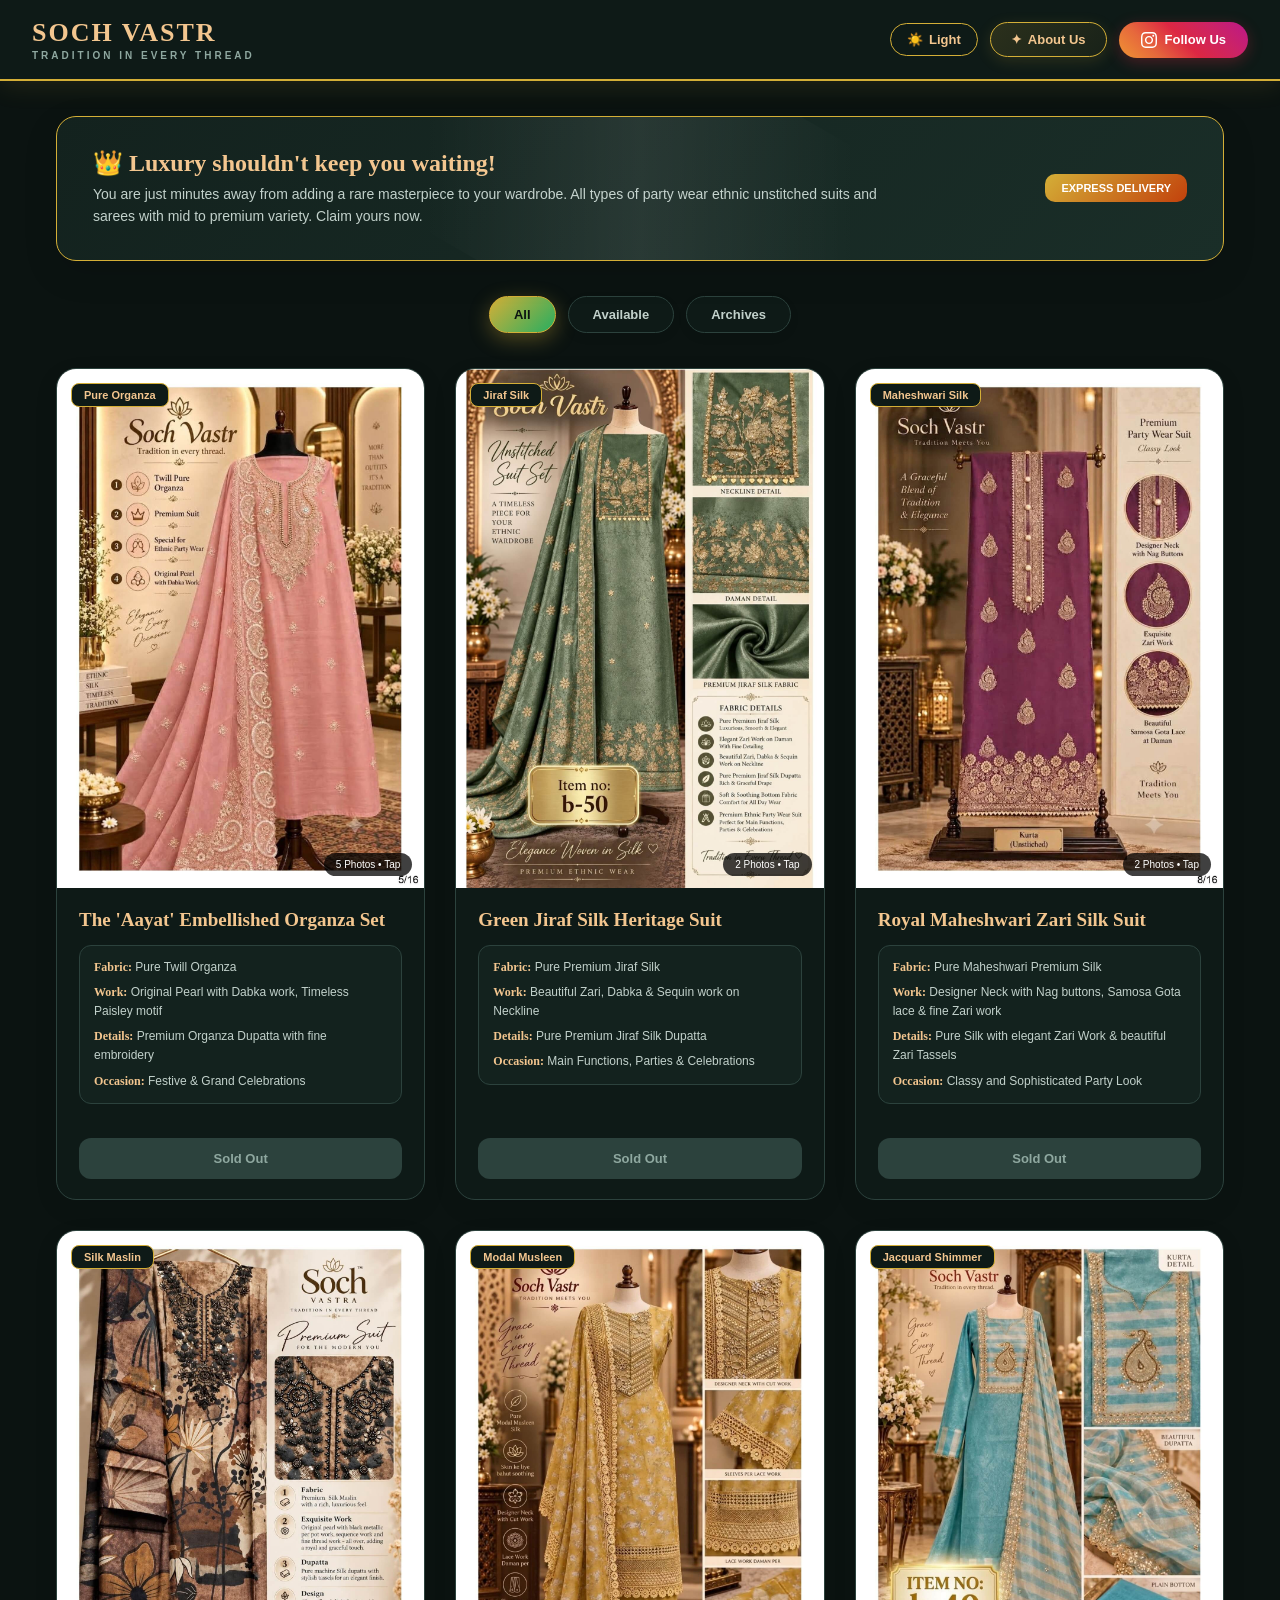
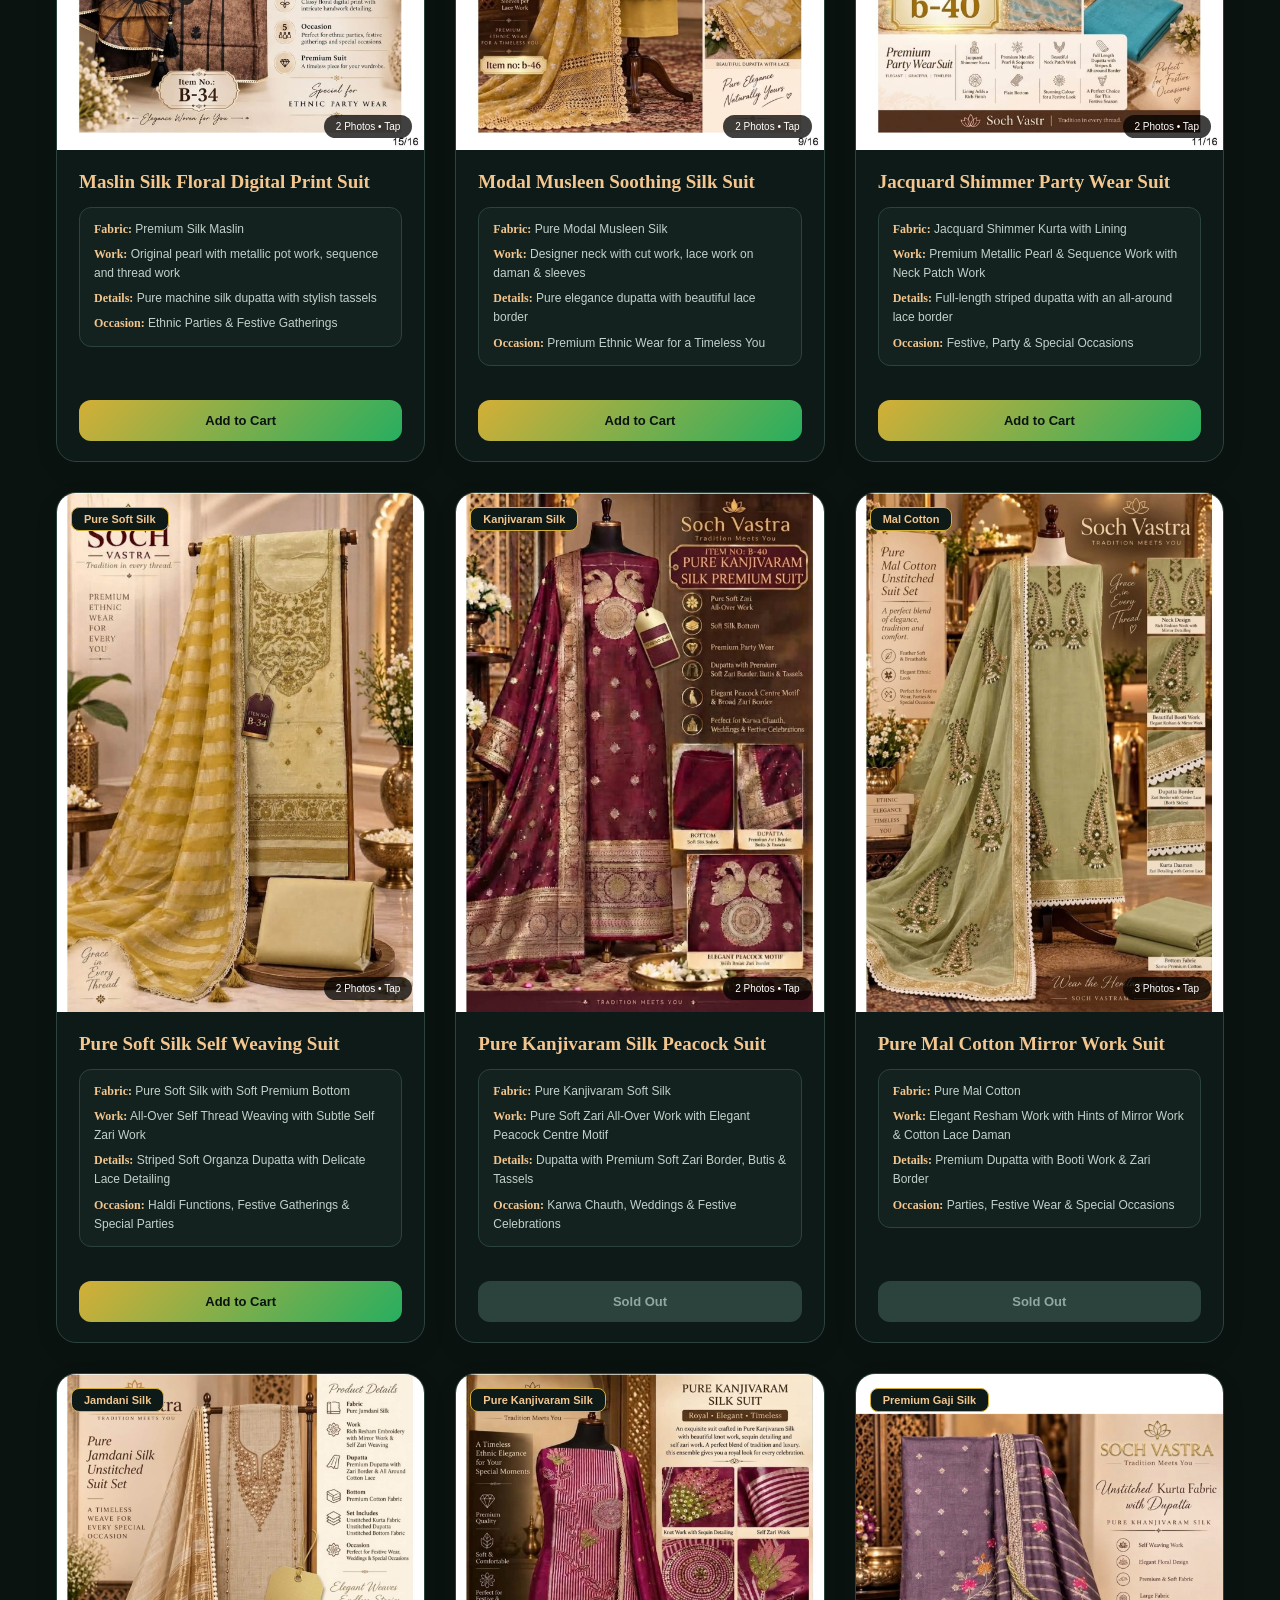
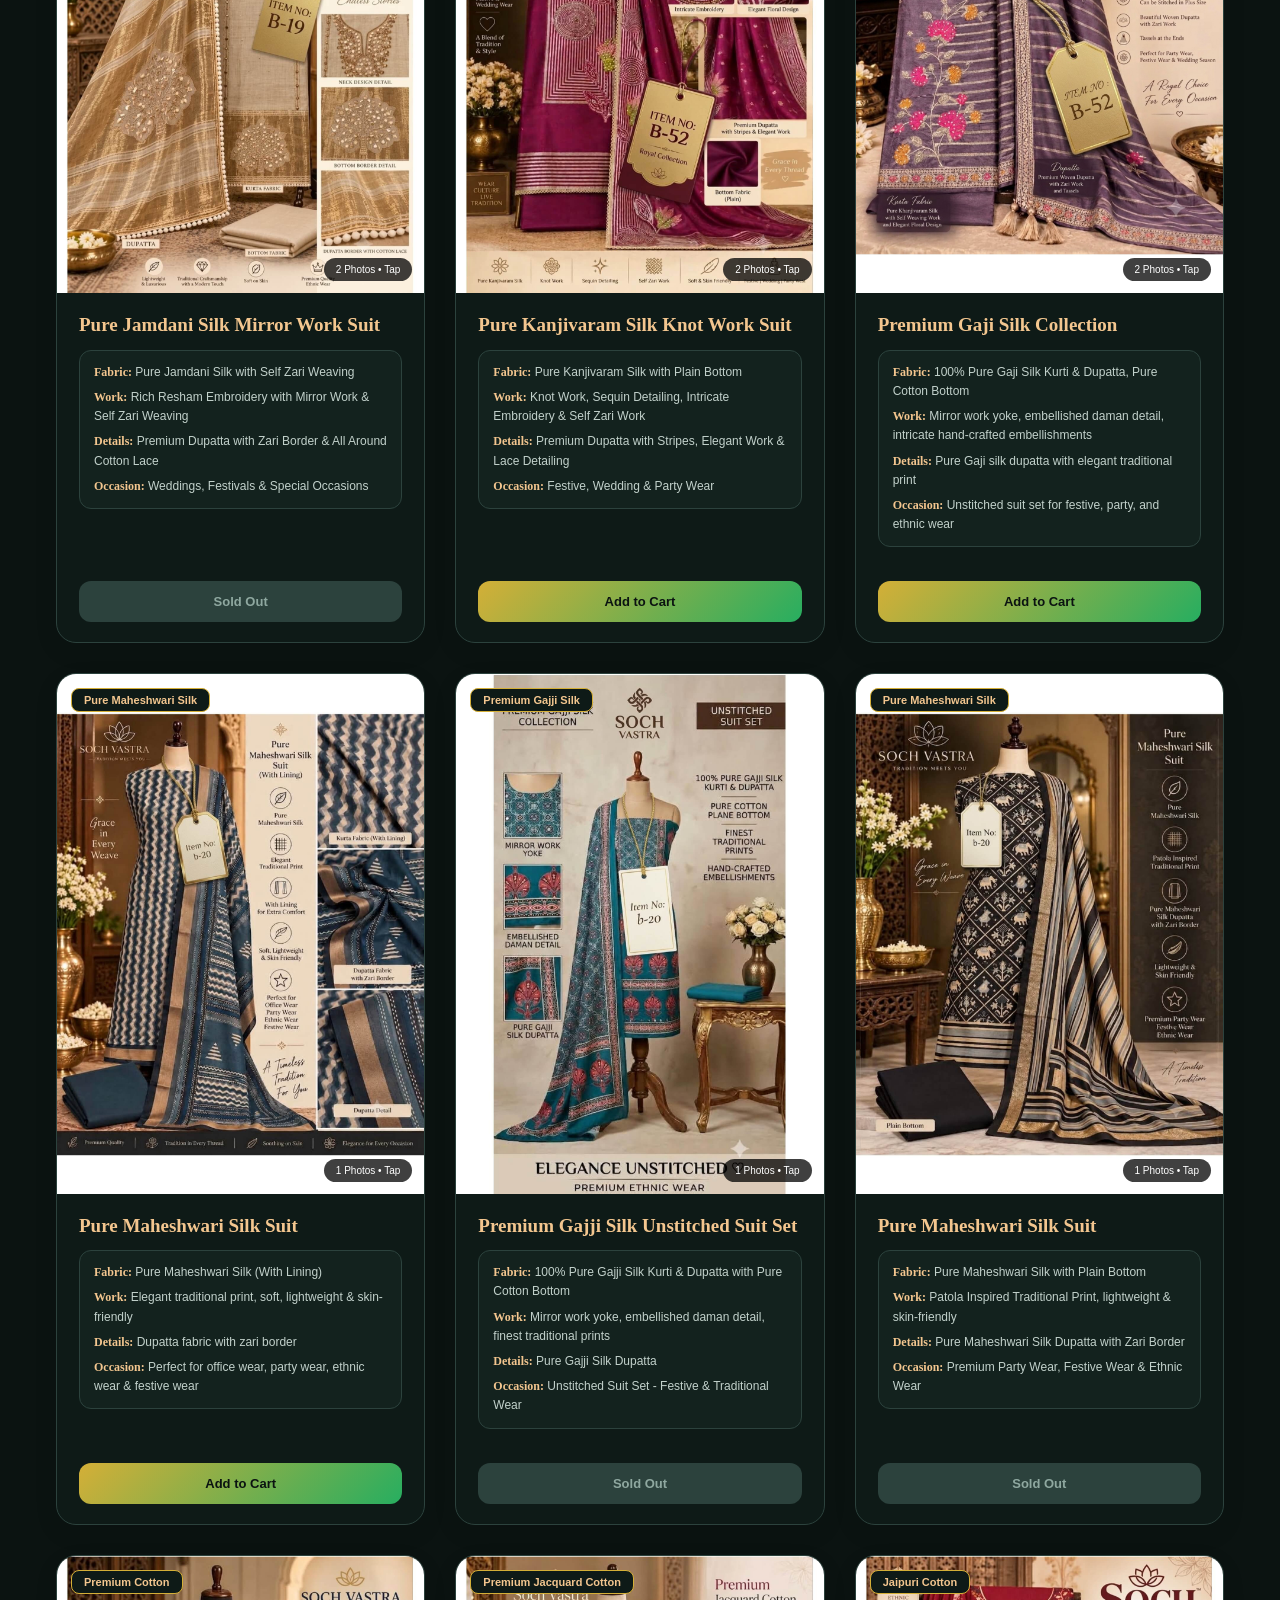
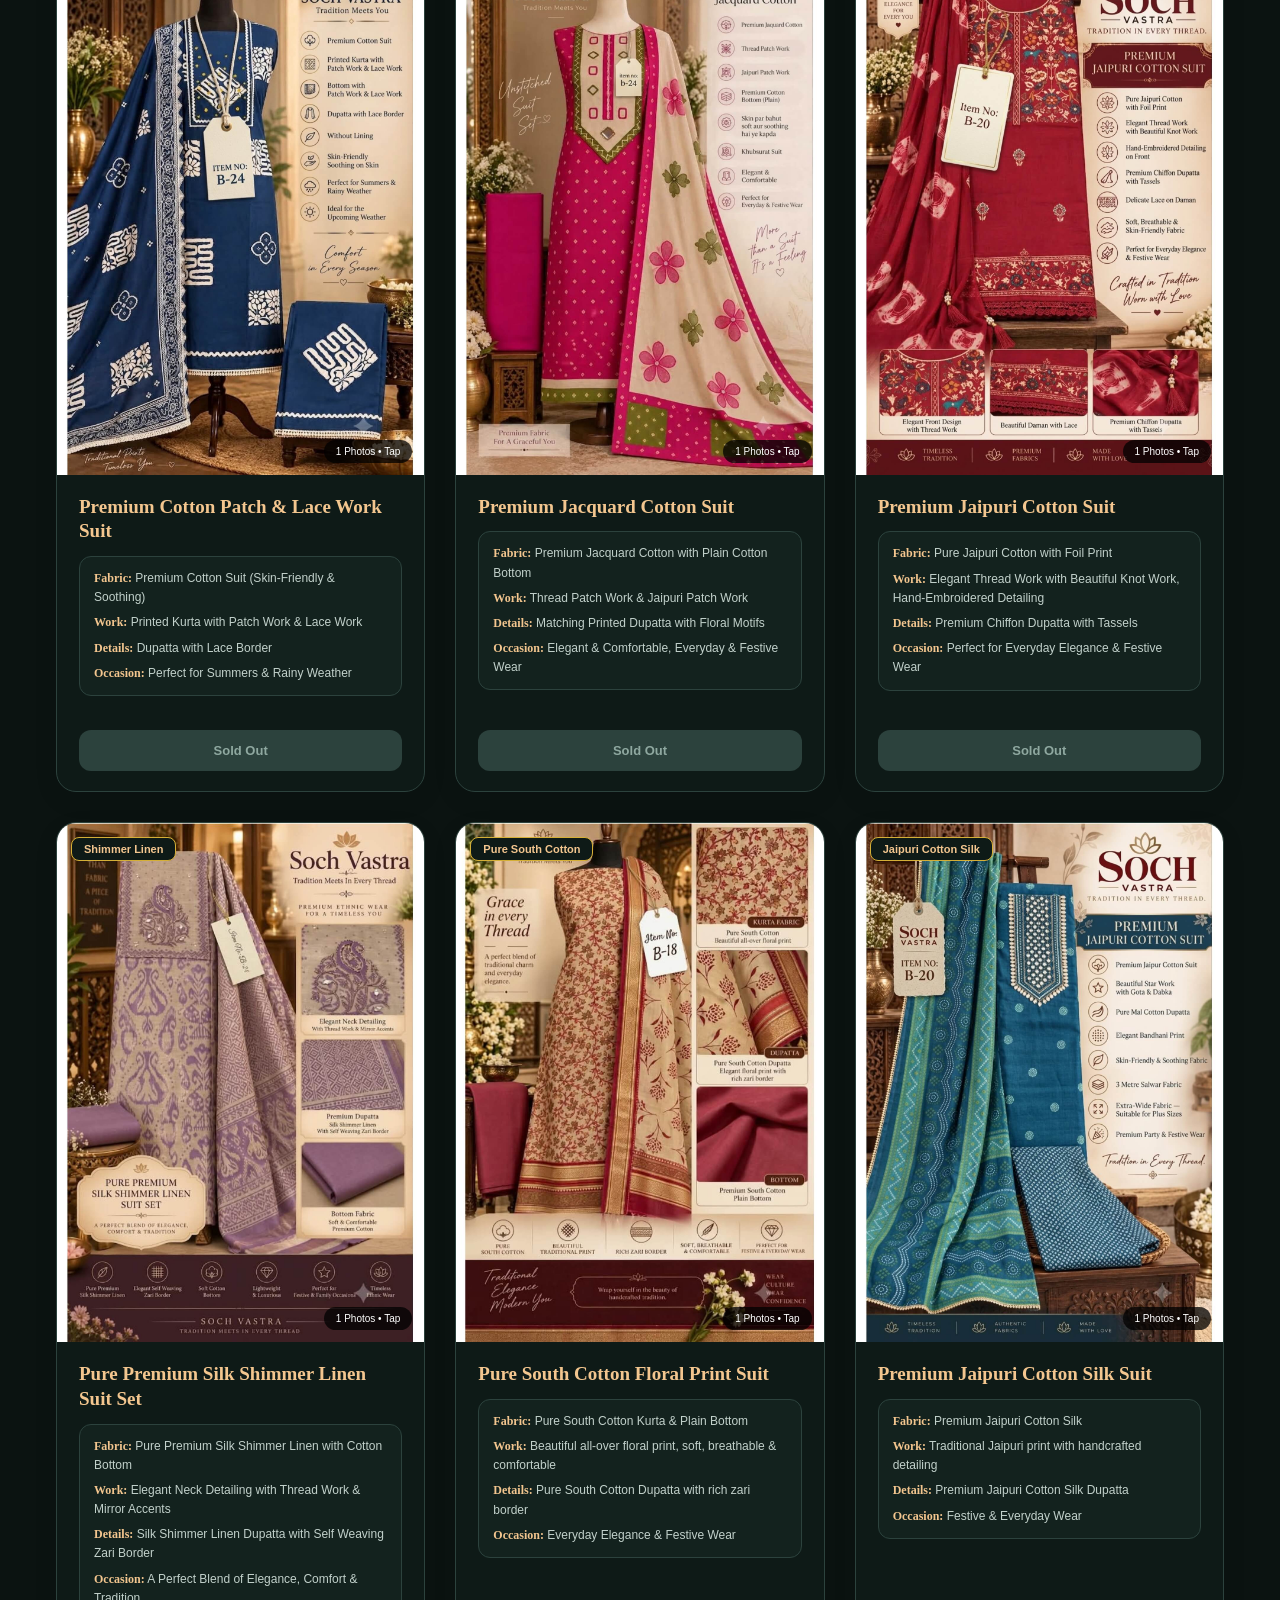
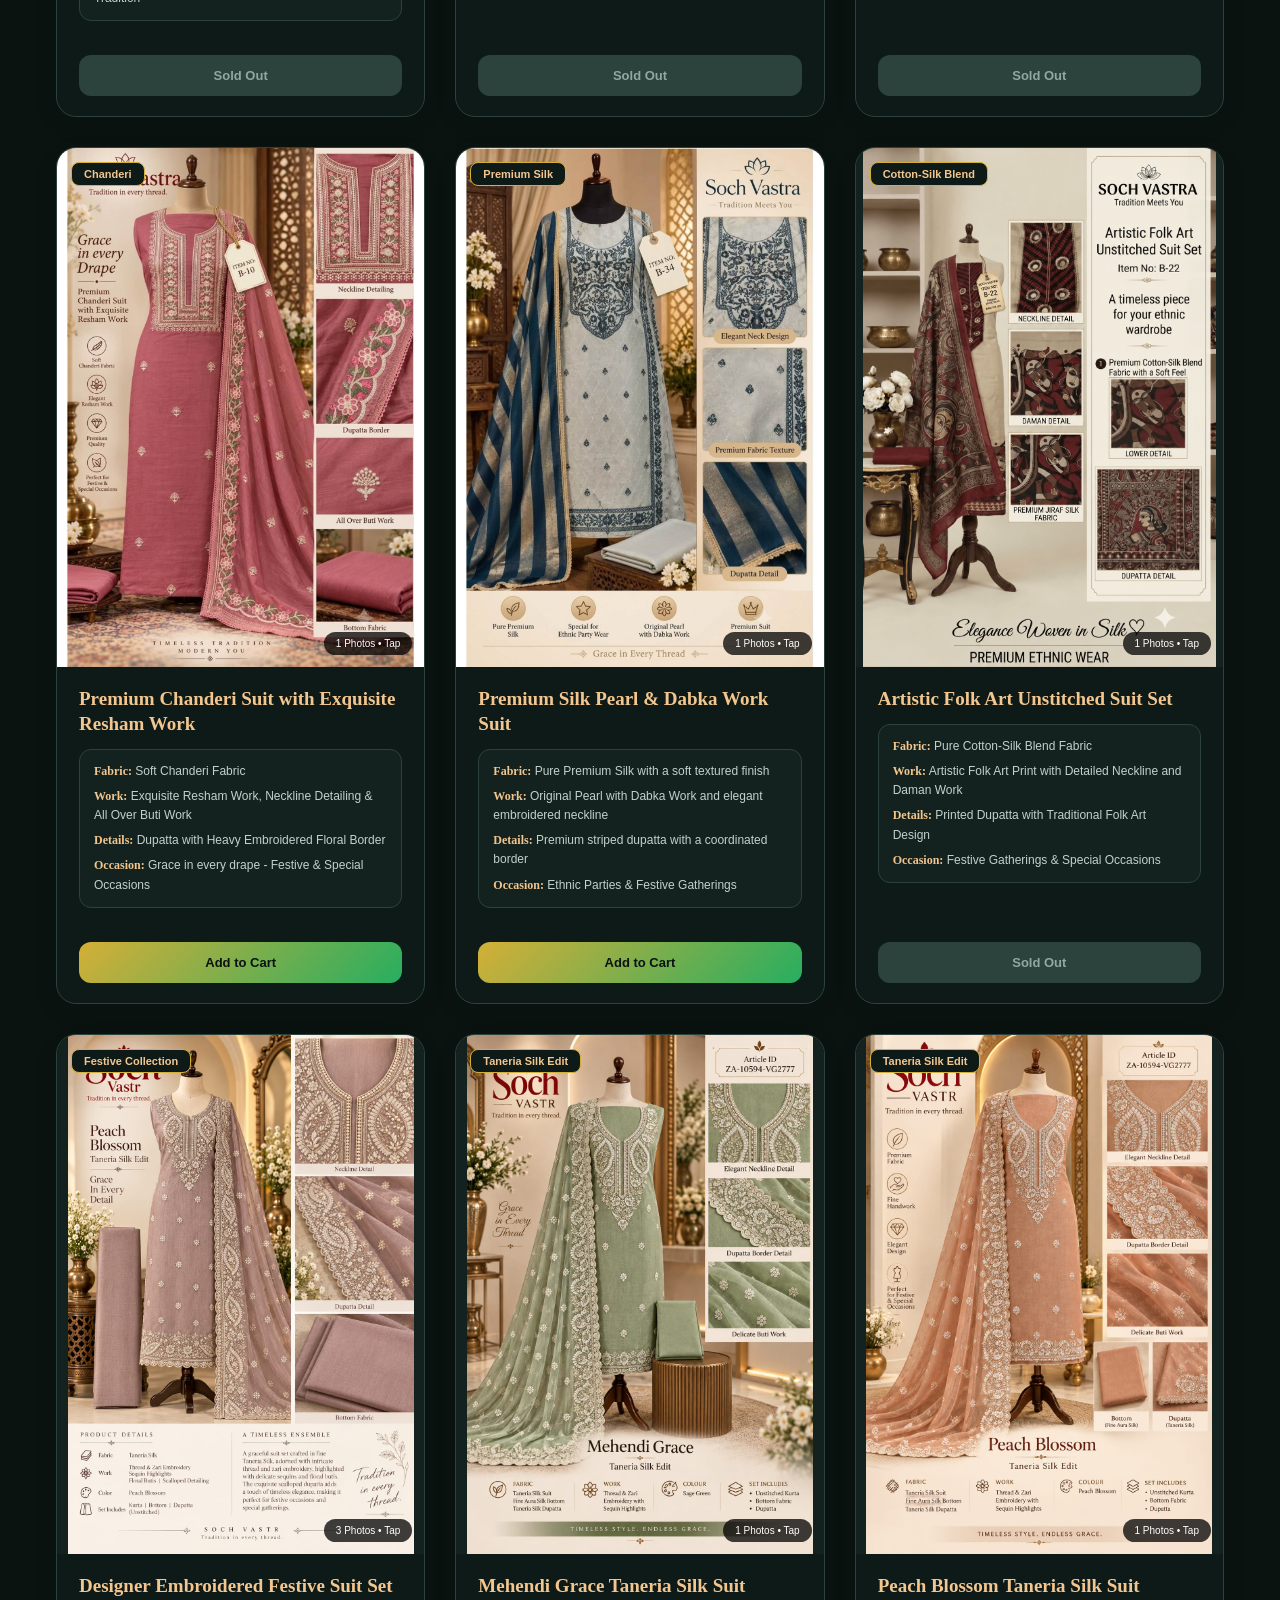
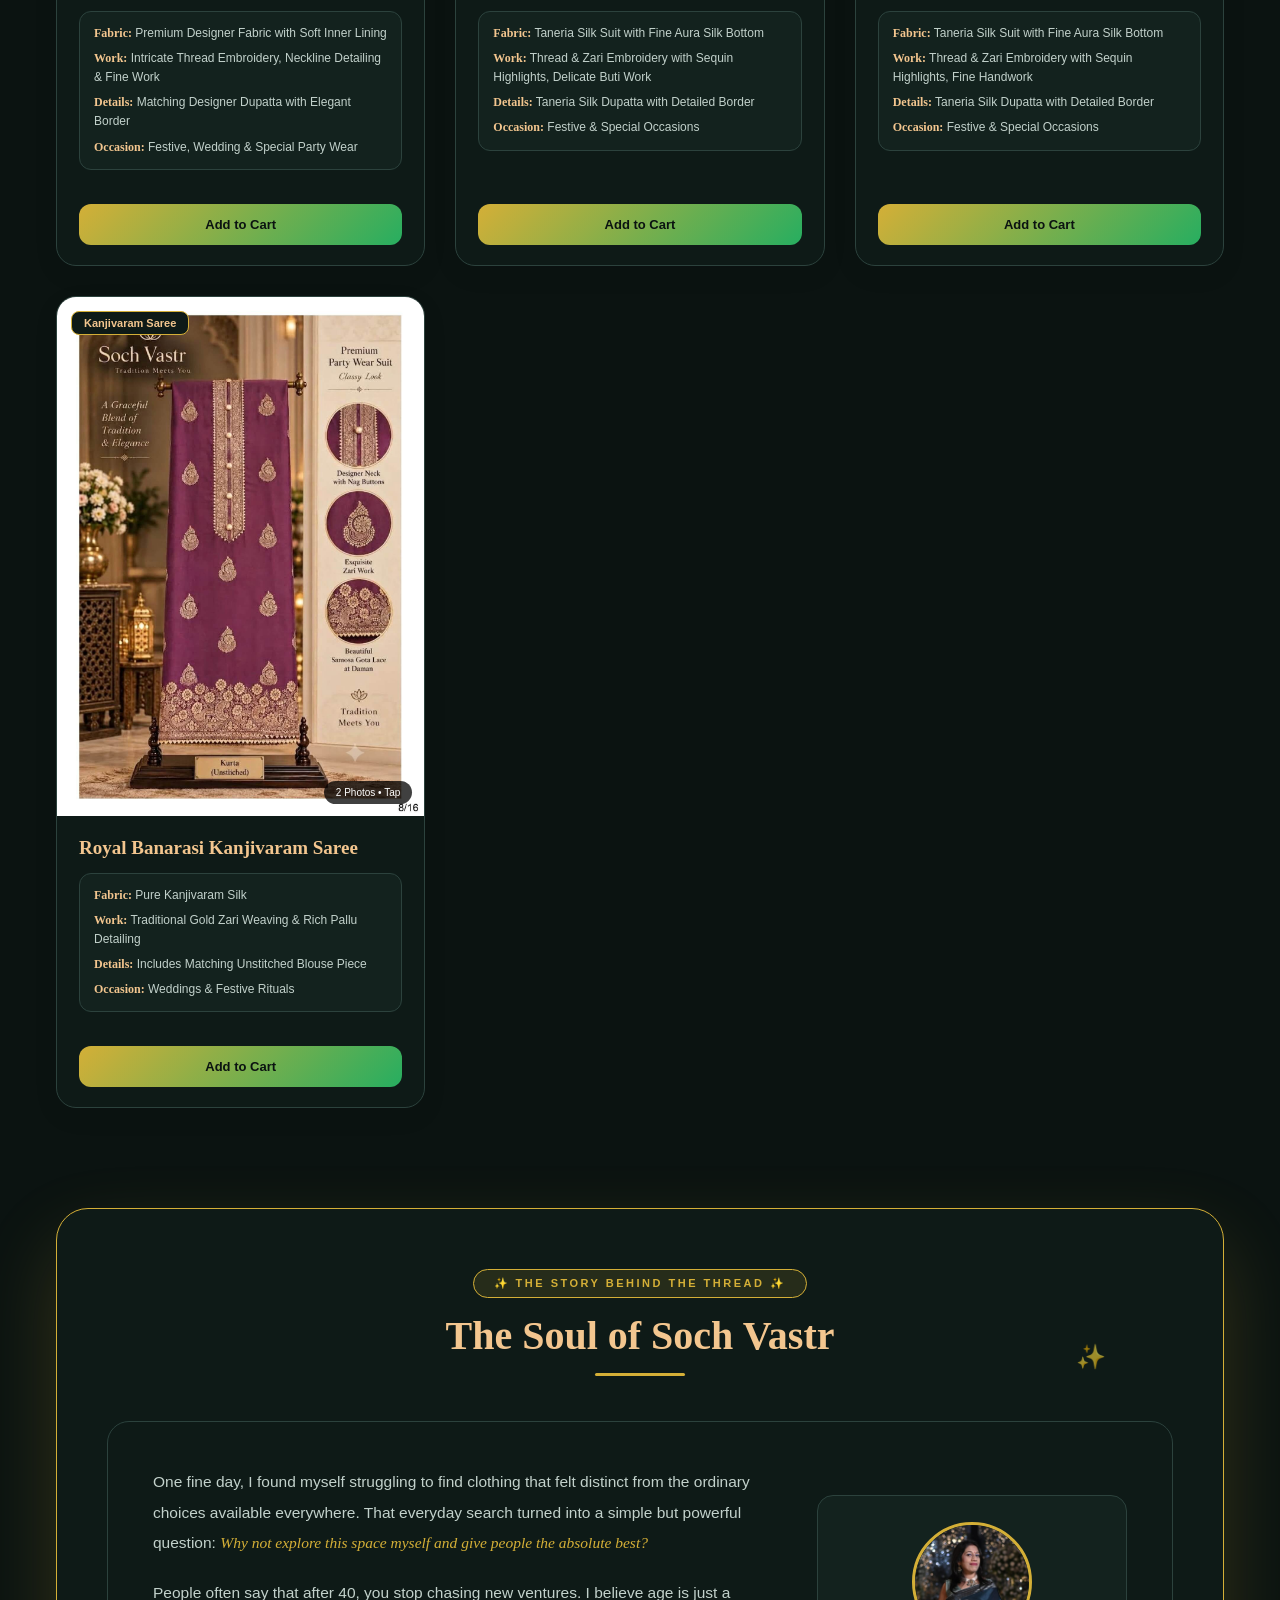
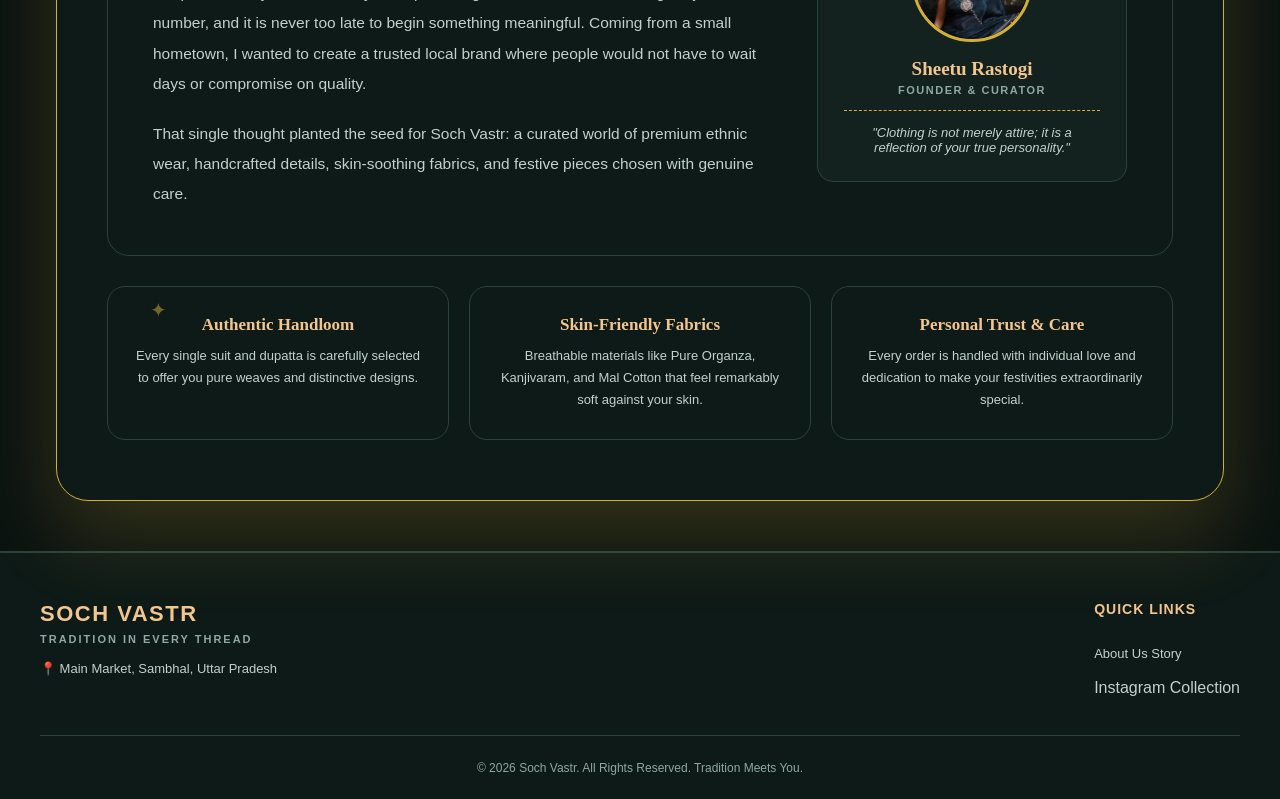
==== commit d8fdf63f: "comit" ====
--- a/index.html
+++ b/index.html
@@ -1,10 +1,35 @@
 <!DOCTYPE html>
-<html lang="en">
+<html lang="en" data-theme="dark">
 <head>
   <meta charset="UTF-8" />
   <meta name="viewport" content="width=device-width, initial-scale=1.0" />
   <title>Soch Vastr | Festive Collection Vol. 1</title>
   <link rel="stylesheet" href="style.css">
+  <style>
+    /* Premium Styling for Header About Us Button */
+    .header-about-btn {
+      background: linear-gradient(135deg, rgba(212, 175, 55, 0.15), rgba(212, 175, 55, 0.05));
+      border: 1.5px solid var(--accent-gold);
+      color: var(--gold-light);
+      padding: 9px 20px;
+      border-radius: 999px;
+      cursor: pointer;
+      font-size: 13px;
+      font-weight: 700;
+      text-decoration: none;
+      display: inline-flex;
+      align-items: center;
+      gap: 6px;
+      box-shadow: 0 4px 15px rgba(212, 175, 55, 0.15);
+      transition: all 0.3s cubic-bezier(0.16, 1, 0.3, 1);
+    }
+    .header-about-btn:hover {
+      background: var(--accent-gold);
+      color: var(--bg-color);
+      transform: translateY(-2px) scale(1.03);
+      box-shadow: 0 6px 20px rgba(212, 175, 55, 0.35);
+    }
+  </style>
 </head>
 <body>
 
@@ -15,7 +40,16 @@
       <p>Tradition in Every Thread</p>
     </div>
     <div class="header-actions">
-      <a href="#about" class="about-link">About Us</a>
+      <!-- Theme Switcher Button -->
+      <button class="theme-toggle-btn" id="themeToggle" onclick="toggleTheme()" type="button">
+        <span id="themeIcon">☀️</span> <span id="themeText">Light</span>
+      </button>
+
+      <!-- Gorgeous About Us Button placed right after Light/Dark mode -->
+      <a href="#aboutRevealSection" class="header-about-btn">
+        <span>✦</span> About Us
+      </a>
+
       <a href="https://www.instagram.com/soch.vastra" target="_blank" class="insta-btn" title="Follow Us">
         <svg viewBox="0 0 24 24"><path d="M12 2.163c3.204 0 3.584.012 4.85.07 3.252.148 4.771 1.691 4.919 4.919.058 1.265.069 1.645.069 4.849 0 3.205-.012 3.584-.069 4.849-.149 3.225-1.664 4.771-4.919 4.919-1.266.058-1.644.07-4.85.07-3.204 0-3.584-.012-4.849-.07-3.26-.149-4.771-1.699-4.919-4.92-.058-1.265-.07-1.644-.07-4.849 0-3.204.013-3.583.07-4.849.149-3.227 1.664-4.771 4.919-4.919 1.266-.057 1.645-.069 4.849-.069zm0-2.163c-3.259 0-3.667.014-4.947.072-4.358.2-6.78 2.618-6.98 6.98-.059 1.281-.073 1.689-.073 4.948 0 3.259.014 3.668.072 4.948.2 4.358 2.618 6.78 6.98 6.98 1.281.058 1.689.072 4.948.072 3.259 0 3.668-.014 4.948-.072 4.354-.2 6.782-2.618 6.979-6.98.059-1.28.073-1.689.073-4.948 0-3.259-.014-3.667-.072-4.947-.196-4.354-2.617-6.78-6.979-6.98-1.281-.059-1.69-.073-4.949-.073zm0 5.838c-3.403 0-6.162 2.759-6.162 6.162s2.759 6.163 6.162 6.163 6.162-2.759 6.162-6.163c0-3.403-2.759-6.162-6.162-6.162zm0 10.162c-2.209 0-4-1.79-4-4 0-2.209 1.791-4 4-4s4 1.791 4 4c0 2.21-1.791 4-4 4zm6.406-11.845c-.796 0-1.441.645-1.441 1.44s.645 1.44 1.441 1.44c.795 0 1.439-.645 1.439-1.44s-.644-1.44-1.439-1.44z"/></svg>
         <span>Follow Us</span>
@@ -27,122 +61,547 @@
   <div class="container">
     <div class="banner">
       <div class="banner-content">
-        <h2><span>⚡</span> Tradition Meets You — In Just 30 Minutes!</h2>
-        <p>Aapki pasand ka sabse behtareen ethnicwear, ab aapke ghar par bina kisi intezaar ke. Kisi bhi masterpiece par tap karein, close-ups dekhein aur turant service payein.</p>
+        <h2><span>👑</span> Luxury shouldn't keep you waiting!</h2>
+        <p>You are just minutes away from adding a rare masterpiece to your wardrobe. All types of party wear ethnic unstitched suits and sarees with mid to premium variety. Claim yours now.</p>
       </div>
-      <div class="notice-tag">Fast Local Service</div>
-    </div>
-
-    <div class="availability-message" id="availabilityMessage" aria-live="polite">
-      <div class="availability-icon">✦</div>
+      <div class="notice-tag">Express Delivery</div>
+    </div>
+
+    <!-- Horizontal Filter Tabs -->
+    <div class="filter-wrapper">
+      <button class="filter-btn active" type="button" data-status-filter="all">All</button>
+      <button class="filter-btn" type="button" data-status-filter="available">Available</button>
+      <button class="filter-btn" type="button" data-status-filter="soldOut">Archives</button>
+    </div>
+
+    <div class="grid" id="productGrid"></div>
+  </div>
+
+  <!-- STUNNING SCROLL-ANIMATED ABOUT US SECTION (After all suits end) -->
+  <section class="animated-about-section" id="aboutRevealSection">
+    <div class="about-container-reveal">
+      <div class="about-header-center">
+        <div class="sparkle-badge">✨ The Story Behind The Thread ✨</div>
+        <h2>The Soul of Soch Vastr</h2>
+        <div class="about-divider"></div>
+      </div>
+
+      <div class="soch-about-card">
+        <div class="soch-story-text">
+          <p>One fine day, I found myself struggling to find clothing that felt distinct from the ordinary choices available everywhere. That everyday search turned into a simple but powerful question: <em>Why not explore this space myself and give people the absolute best?</em></p>
+          <p>People often say that after 40, you stop chasing new ventures. I believe age is just a number, and it is never too late to begin something meaningful. Coming from a small hometown, I wanted to create a trusted local brand where people would not have to wait days or compromise on quality.</p>
+          <p>That single thought planted the seed for Soch Vastr: a curated world of premium ethnic wear, handcrafted details, skin-soothing fabrics, and festive pieces chosen with genuine care.</p>
+        </div>
+
+        <div class="soch-founder-box">
+          <div class="soch-founder-img">
+            <img src="images/founder.png" alt="Sheetu Rastogi" onerror="this.src='https://placehold.co/150x150/FAF5EE/7C2D12?text=Founder';" />
+          </div>
+          <h4>Sheetu Rastogi</h4>
+          <span>Founder & Curator</span>
+          <div class="soch-founder-quote">
+            "Clothing is not merely attire; it is a reflection of your true personality."
+          </div>
+        </div>
+      </div>
+
+      <div class="soch-pillars-grid">
+        <div class="soch-pillar-item">
+          <h5>Authentic Handloom</h5>
+          <p>Every single suit and dupatta is carefully selected to offer you pure weaves and distinctive designs.</p>
+        </div>
+        <div class="soch-pillar-item">
+          <h5>Skin-Friendly Fabrics</h5>
+          <p>Breathable materials like Pure Organza, Kanjivaram, and Mal Cotton that feel remarkably soft against your skin.</p>
+        </div>
+        <div class="soch-pillar-item">
+          <h5>Personal Trust & Care</h5>
+          <p>Every order is handled with individual love and dedication to make your festivities extraordinarily special.</p>
+        </div>
+      </div>
+    </div>
+  </section>
+
+  <!-- Clean Footer Section -->
+  <footer style="background-color: var(--footer-bg); color: var(--footer-text); padding: 48px 24px 24px; border-top: 2px solid var(--card-border); margin-top: 50px;">
+    <div style="max-width: 1200px; margin: 0 auto; display: flex; justify-content: space-between; flex-wrap: wrap; gap: 30px; padding-bottom: 30px; border-bottom: 1px solid var(--card-border);">
       <div>
-        <strong>The complete Soch Vastr edit</strong>
-        <span>Browse available and sold-out styles in the original collection order.</span>
-      </div>
-    </div>
-
-    <div class="catalog-layout">
-      <aside class="status-filter" aria-label="Filter products by availability">
-        <h3>Availability</h3>
-        <button class="active" type="button" data-status-filter="all" aria-pressed="true">All</button>
-        <button type="button" data-status-filter="available" aria-pressed="false">Available</button>
-        <button type="button" data-status-filter="soldOut" aria-pressed="false">Sold Out</button>
-      </aside>
-      <div class="grid" id="productGrid"></div>
-    </div>
-  </div>
-
-  <!-- Classic & Clean About Us Section -->
-  <section class="about-section-wrapper" id="about">
-    <div class="about-header-center">
-      <div class="about-tagline">The Story Behind The Thread</div>
-      <h2>The Soul of Soch Vastr</h2>
-      <div class="about-divider"></div>
-    </div>
-
-    <div class="soch-about-card">
-      <div class="soch-story-text">
-        <p>Soch Vastr ki shuruaat kisi bade business plan se nahi, balki ek simple se khayal se hui thi—kuch aisa talashne ki jo market ki aam bheed se alag ho, jo dil ke kareeb ho aur jisme asli parampara ki khushboo ho.</p>
-        <p>Aksar log sochte hain ki ek umar ke baad naye sapne nahi dekhe jaate, lekin mera maanna hai ki <em>junoon ki koi umar nahi hoti</em>. Apne ghar-parivar ke beech rehkar, maine yeh chhota sa prayas shuru kiya taaki har mahila ko bina kisi lambe intezaar ke sabse behtareen aur shuddh ethnic wear mil sake.</p>
-        <p>Aaj <strong>Soch Vastr</strong> sirf kapde nahi, balki ek bharosa hai—skin-soothing fabrics, haath ki naazuk karigari aur har tyohar ko aur khaas banane ka ek chhota sa zariya.</p>
-      </div>
-
-      <div class="soch-founder-box">
-        <div class="soch-founder-img">
-          <img src="images/founder.png" alt="Sheetu Rastogi" onerror="this.src='https://placehold.co/150x150/FAF5EE/7C2D12?text=Founder';" />
-        </div>
-        <h4>Sheetu Rastogi</h4>
-        <span>Founder & Curator</span>
-        <div class="soch-founder-quote">
-          "Kapda sirf ek libaas nahi, aapke vyaktitva ki pehchan hai."
-        </div>
-      </div>
-    </div>
-
-    <div class="soch-pillars-grid">
-      <div class="soch-pillar-item">
-        <h5>Asli Handloom</h5>
-        <p>Har ek suit aur dupatta bade dhyan se chuna gaya hai taaki aapko mile shuddh weaving aur unokha design.</p>
-      </div>
-      <div class="soch-pillar-item">
-        <h5>Tvak-Anukul Kapda</h5>
-        <p>Pure Organza, Kanjivaram aur Mal Cotton jaise breathable fabrics jo skin par behad mulayam lagte hain.</p>
-      </div>
-      <div class="soch-pillar-item">
-        <h5>Apnaapan aur Bharosa</h5>
-        <p>Har order ke peeche personal mehnat aur pyaar juda hai, taaki aapka har tyohar aur bhi yaadgar bane.</p>
-      </div>
-    </div>
-  </section>
-
-  <!-- Professional Footer Section -->
-  <footer class="soch-footer">
-    <div class="footer-container">
-      <div>
-        <h2 style="font-size: 22px; font-weight: 800; color: #7C2D12; letter-spacing: 1.5px; margin-bottom: 6px;">SOCH VASTR</h2>
-        <p style="font-size: 11px; text-transform: uppercase; letter-spacing: 2px; color: #8C7A6B; font-weight: 600; margin-bottom: 16px;">Tradition in Every Thread</p>
-        <p style="font-size: 13px; color: #6E5E52; margin-bottom: 10px;">📍 Main Market, Sambhal, Uttar Pradesh</p>
-        <p style="font-size: 13px; color: #6E5E52; margin-bottom: 10px;">📞 +91-8882404526</p>
-        <p style="font-size: 13px; color: #6E5E52; margin-bottom: 10px;">✉️ support@sochvastra.com</p>
+        <h2 style="font-size: 22px; font-weight: 800; color: var(--gold-light); letter-spacing: 1.5px; margin-bottom: 6px;">SOCH VASTR</h2>
+        <p style="font-size: 11px; text-transform: uppercase; letter-spacing: 2px; color: var(--text-muted); font-weight: 600; margin-bottom: 16px;">Tradition in Every Thread</p>
+        <div style="font-size: 13px; color: var(--details-text); margin-bottom: 8px;">📍 Main Market, Sambhal, Uttar Pradesh</div>
       </div>
       <div>
-        <h4>Our Shop</h4>
-        <ul style="list-style: none; padding: 0; font-size: 13px; color: #6E5E52; line-height: 2.2;">
-          <li>New Arrivals</li>
-          <li>Kurta & Suit Sets</li>
-          <li>Pure Organza & Silk</li>
+        <h4 style="font-size: 14px; font-weight: 700; color: var(--gold-light); text-transform: uppercase; letter-spacing: 1px; margin-bottom: 18px;">Quick Links</h4>
+        <ul style="list-style: none; padding: 0; line-height: 2.2;">
+          <li><a href="#aboutRevealSection" style="color:var(--details-text); text-decoration:none; font-size:13px;">About Us Story</a></li>
+          <li><a href="https://www.instagram.com/soch.vastra" target="_blank" style="color:var(--details-text); text-decoration:none;">Instagram Collection</a></li>
         </ul>
       </div>
-      <div>
-        <h4>About Us</h4>
-        <ul style="list-style: none; padding: 0; font-size: 13px; color: #6E5E52; line-height: 2.2;">
-          <li>About Store</li>
-          <li>Store Location</li>
-          <li>Contact Us</li>
-        </ul>
-      </div>
-      <div>
-        <h4>Information</h4>
-        <ul style="list-style: none; padding: 0; font-size: 13px; color: #6E5E52; line-height: 2.2;">
-          <li>Privacy Policy</li>
-          <li>Terms & Condition</li>
-          <li>Shipping Policy</li>
-        </ul>
-      </div>
-    </div>
-    <div style="max-width: 1200px; margin: 25px auto 0; text-align: center; font-size: 12px; color: #8C7A6B;">
+    </div>
+    <div style="max-width: 1200px; margin: 25px auto 0; text-align: center; font-size: 12px; color: var(--text-muted);">
       <p>&copy; 2026 Soch Vastr. All Rights Reserved. Tradition Meets You.</p>
     </div>
   </footer>
 
-  <!-- Detailed Modal -->
+  <!-- Detailed Modal for Products -->
   <div class="modal-overlay" id="detailModal">
     <div class="modal-box">
-      <button class="modal-close" onclick="closeDetailModal()">&times;</button>
+      <button class="modal-close" onclick="closeDetailModal()" type="button">&times;</button>
       <div class="modal-content" id="modalDynamicContent"></div>
     </div>
   </div>
 
-  <script src="script.js"></script>
+  <!-- Integrated JavaScript -->
+  <script>
+    const products = [
+      {
+        id: "101",
+        title: "The 'Aayat' Embellished Organza Set",
+        badge: "Pure Organza",
+        soldOut: true,
+        images: ["images/1 (1).jpg", "images/1 (2).jpg", "images/1 (3).jpg", "images/1 (4).jpg", "images/1(5).jpg"],
+        fabric: "Pure Twill Organza",
+        work: "Original Pearl with Dabka work, Timeless Paisley motif",
+        dupatta: "Premium Organza Dupatta with fine embroidery",
+        occasion: "Festive & Grand Celebrations"
+      },
+      {
+        id: "b-50",
+        title: "Green Jiraf Silk Heritage Suit",
+        badge: "Jiraf Silk",
+        soldOut: true,
+        images: ["images/2 (1).jpg", "images/2 (2).jpg"],
+        fabric: "Pure Premium Jiraf Silk",
+        work: "Beautiful Zari, Dabka & Sequin work on Neckline",
+        dupatta: "Pure Premium Jiraf Silk Dupatta",
+        occasion: "Main Functions, Parties & Celebrations"
+      },
+      {
+        id: "b-42",
+        title: "Royal Maheshwari Zari Silk Suit",
+        badge: "Maheshwari Silk",
+        soldOut: true,
+        images: ["images/3 (1).jpg", "images/3 (2).jpg"],
+        fabric: "Pure Maheshwari Premium Silk",
+        work: "Designer Neck with Nag buttons, Samosa Gota lace & fine Zari work",
+        dupatta: "Pure Silk with elegant Zari Work & beautiful Zari Tassels",
+        occasion: "Classy and Sophisticated Party Look"
+      },
+      {
+        id: "b-34-1",
+        title: "Maslin Silk Floral Digital Print Suit",
+        badge: "Silk Maslin",
+        soldOut: false,
+        images: ["images/4 (1).jpg", "images/4 (2).jpg"],
+        fabric: "Premium Silk Maslin",
+        work: "Original pearl with metallic pot work, sequence and thread work",
+        dupatta: "Pure machine silk dupatta with stylish tassels",
+        occasion: "Ethnic Parties & Festive Gatherings"
+      },
+      {
+        id: "b-46",
+        title: "Modal Musleen Soothing Silk Suit",
+        badge: "Modal Musleen",
+        soldOut: false,
+        images: ["images/5 (1).jpg", "images/5 (2).jpg"],
+        fabric: "Pure Modal Musleen Silk",
+        work: "Designer neck with cut work, lace work on daman & sleeves",
+        dupatta: "Pure elegance dupatta with beautiful lace border",
+        occasion: "Premium Ethnic Wear for a Timeless You"
+      },
+      {
+        id: "b-40-shimmer",
+        title: "Jacquard Shimmer Party Wear Suit",
+        badge: "Jacquard Shimmer",
+        soldOut: false,
+        images: ["images/6 (1).jpg", "images/6 (2).jpg"],
+        fabric: "Jacquard Shimmer Kurta with Lining",
+        work: "Premium Metallic Pearl & Sequence Work with Neck Patch Work",
+        dupatta: "Full-length striped dupatta with an all-around lace border",
+        occasion: "Festive, Party & Special Occasions"
+      },
+      {
+        id: "b-34-final",
+        title: "Pure Soft Silk Self Weaving Suit",
+        badge: "Pure Soft Silk",
+        soldOut: false,
+        images: ["images/7 (1).jpg", "images/7 (2).jpg"],
+        fabric: "Pure Soft Silk with Soft Premium Bottom",
+        work: "All-Over Self Thread Weaving with Subtle Self Zari Work",
+        dupatta: "Striped Soft Organza Dupatta with Delicate Lace Detailing",
+        occasion: "Haldi Functions, Festive Gatherings & Special Parties"
+      },
+      {
+        id: "b-40-kanjivaram",
+        title: "Pure Kanjivaram Silk Peacock Suit",
+        badge: "Kanjivaram Silk",
+        soldOut: true,
+        images: ["images/8 (1).jpg", "images/8 (2).jpg"],
+        fabric: "Pure Kanjivaram Soft Silk",
+        work: "Pure Soft Zari All-Over Work with Elegant Peacock Centre Motif",
+        dupatta: "Dupatta with Premium Soft Zari Border, Butis & Tassels",
+        occasion: "Karwa Chauth, Weddings & Festive Celebrations"
+      },
+      {
+        id: "b-18-1",
+        title: "Pure Mal Cotton Mirror Work Suit",
+        badge: "Mal Cotton",
+        soldOut: true,
+        images: ["images/9 (1).jpg", "images/9 (2).jpg", "images/9 (3).jpg"],
+        fabric: "Pure Mal Cotton",
+        work: "Elegant Resham Work with Hints of Mirror Work & Cotton Lace Daman",
+        dupatta: "Premium Dupatta with Booti Work & Zari Border",
+        occasion: "Parties, Festive Wear & Special Occasions"
+      },
+      {
+        id: "b-19",
+        title: "Pure Jamdani Silk Mirror Work Suit",
+        badge: "Jamdani Silk",
+        soldOut: true,
+        images: ["images/10 (1).jpg", "images/10 (2).jpg"],
+        fabric: "Pure Jamdani Silk with Self Zari Weaving",
+        work: "Rich Resham Embroidery with Mirror Work & Self Zari Weaving",
+        dupatta: "Premium Dupatta with Zari Border & All Around Cotton Lace",
+        occasion: "Weddings, Festivals & Special Occasions"
+      },
+      {
+        id: "b-52-kanjivaram",
+        title: "Pure Kanjivaram Silk Knot Work Suit",
+        badge: "Pure Kanjivaram Silk",
+        soldOut: false,
+        images: ["images/11 (1).jpg", "images/11 (2).jpg"],
+        fabric: "Pure Kanjivaram Silk with Plain Bottom",
+        work: "Knot Work, Sequin Detailing, Intricate Embroidery & Self Zari Work",
+        dupatta: "Premium Dupatta with Stripes, Elegant Work & Lace Detailing",
+        occasion: "Festive, Wedding & Party Wear"
+      },
+      {
+        id: "b-52",
+        title: "Premium Gaji Silk Collection",
+        badge: "Premium Gaji Silk",
+        soldOut: false,
+        images: ["images/12 (1).jpg", "images/12 (2).jpg"],
+        fabric: "100% Pure Gaji Silk Kurti & Dupatta, Pure Cotton Bottom",
+        work: "Mirror work yoke, embellished daman detail, intricate hand-crafted embellishments",
+        dupatta: "Pure Gaji silk dupatta with elegant traditional print",
+        occasion: "Unstitched suit set for festive, party, and ethnic wear"
+      },
+      {
+        id: "b-20-silk",
+        title: "Pure Maheshwari Silk Suit",
+        badge: "Pure Maheshwari Silk",
+        soldOut: false,
+        images: ["images/13.jpg"],
+        fabric: "Pure Maheshwari Silk (With Lining)",
+        work: "Elegant traditional print, soft, lightweight & skin-friendly",
+        dupatta: "Dupatta fabric with zari border",
+        occasion: "Perfect for office wear, party wear, ethnic wear & festive wear"
+      },
+      {
+        id: "gajji-silk-b20",
+        title: "Premium Gajji Silk Unstitched Suit Set",
+        badge: "Premium Gajji Silk",
+        soldOut: true,
+        images: ["images/14.jpg"],
+        fabric: "100% Pure Gajji Silk Kurti & Dupatta with Pure Cotton Bottom",
+        work: "Mirror work yoke, embellished daman detail, finest traditional prints",
+        dupatta: "Pure Gajji Silk Dupatta",
+        occasion: "Unstitched Suit Set - Festive & Traditional Wear"
+      },
+      {
+        id: "b-20-maheshwari-silk",
+        title: "Pure Maheshwari Silk Suit",
+        badge: "Pure Maheshwari Silk",
+        soldOut: true,
+        images: ["images/15.jpg"],
+        fabric: "Pure Maheshwari Silk with Plain Bottom",
+        work: "Patola Inspired Traditional Print, lightweight & skin-friendly",
+        dupatta: "Pure Maheshwari Silk Dupatta with Zari Border",
+        occasion: "Premium Party Wear, Festive Wear & Ethnic Wear"
+      },
+      {
+        id: "premium-cotton-b24",
+        title: "Premium Cotton Patch & Lace Work Suit",
+        badge: "Premium Cotton",
+        soldOut: true,
+        images: ["images/16.jpg"],
+        fabric: "Premium Cotton Suit (Skin-Friendly & Soothing)",
+        work: "Printed Kurta with Patch Work & Lace Work",
+        dupatta: "Dupatta with Lace Border",
+        occasion: "Perfect for Summers & Rainy Weather"
+      },
+      {
+        id: "jacquard-cotton-b24",
+        title: "Premium Jacquard Cotton Suit",
+        badge: "Premium Jacquard Cotton",
+        soldOut: true,
+        images: ["images/17.jpg"],
+        fabric: "Premium Jacquard Cotton with Plain Cotton Bottom",
+        work: "Thread Patch Work & Jaipuri Patch Work",
+        dupatta: "Matching Printed Dupatta with Floral Motifs",
+        occasion: "Elegant & Comfortable, Everyday & Festive Wear"
+      },
+      {
+        id: "premium-jaipuri-cotton-b20",
+        title: "Premium Jaipuri Cotton Suit",
+        badge: "Jaipuri Cotton",
+        soldOut: true,
+        images: ["images/18.jpg"],
+        fabric: "Pure Jaipuri Cotton with Foil Print",
+        work: "Elegant Thread Work with Beautiful Knot Work, Hand-Embroidered Detailing",
+        dupatta: "Premium Chiffon Dupatta with Tassels",
+        occasion: "Perfect for Everyday Elegance & Festive Wear"
+      },
+      {
+        id: "b-24-shimmer-linen",
+        title: "Pure Premium Silk Shimmer Linen Suit Set",
+        badge: "Shimmer Linen",
+        soldOut: true,
+        images: ["images/19.jpg"],
+        fabric: "Pure Premium Silk Shimmer Linen with Cotton Bottom",
+        work: "Elegant Neck Detailing with Thread Work & Mirror Accents",
+        dupatta: "Silk Shimmer Linen Dupatta with Self Weaving Zari Border",
+        occasion: "A Perfect Blend of Elegance, Comfort & Tradition"
+      },
+      {
+        id: "south-cotton-b18",
+        title: "Pure South Cotton Floral Print Suit",
+        badge: "Pure South Cotton",
+        soldOut: true,
+        images: ["images/20.jpg"],
+        fabric: "Pure South Cotton Kurta & Plain Bottom",
+        work: "Beautiful all-over floral print, soft, breathable & comfortable",
+        dupatta: "Pure South Cotton Dupatta with rich zari border",
+        occasion: "Everyday Elegance & Festive Wear"
+      },
+      {
+        id: "b-20-jaipuri",
+        title: "Premium Jaipuri Cotton Silk Suit",
+        badge: "Jaipuri Cotton Silk",
+        soldOut: true,
+        images: ["images/22.jpg"],
+        fabric: "Premium Jaipuri Cotton Silk",
+        work: "Traditional Jaipuri print with handcrafted detailing",
+        dupatta: "Premium Jaipuri Cotton Silk Dupatta",
+        occasion: "Festive & Everyday Wear"
+      },
+      {
+        id: "b-10-chanderi",
+        title: "Premium Chanderi Suit with Exquisite Resham Work",
+        badge: "Chanderi",
+        soldOut: false,
+        images: ["images/23.jpg"],
+        fabric: "Soft Chanderi Fabric",
+        work: "Exquisite Resham Work, Neckline Detailing & All Over Buti Work",
+        dupatta: "Dupatta with Heavy Embroidered Floral Border",
+        occasion: "Grace in every drape - Festive & Special Occasions"
+      },
+      {
+        id: "b-34-floral",
+        title: "Premium Silk Pearl & Dabka Work Suit",
+        badge: "Premium Silk",
+        soldOut: false,
+        images: ["images/21.jpg"],
+        fabric: "Pure Premium Silk with a soft textured finish",
+        work: "Original Pearl with Dabka Work and elegant embroidered neckline",
+        dupatta: "Premium striped dupatta with a coordinated border",
+        occasion: "Ethnic Parties & Festive Gatherings"
+      },
+      {
+        id: "b-22-folk-art",
+        title: "Artistic Folk Art Unstitched Suit Set",
+        badge: "Cotton-Silk Blend",
+        soldOut: true,
+        images: ["images/388863.png"],
+        fabric: "Pure Cotton-Silk Blend Fabric",
+        work: "Artistic Folk Art Print with Detailed Neckline and Daman Work",
+        dupatta: "Printed Dupatta with Traditional Folk Art Design",
+        occasion: "Festive Gatherings & Special Occasions"
+      },
+      {
+        id: "item-25",
+        title: "Designer Embroidered Festive Suit Set",
+        badge: "Festive Collection",
+        soldOut: false,
+        images: ["images/25.jpeg", "images/25(1).jpeg", "images/25(2).jpeg"],
+        fabric: "Premium Designer Fabric with Soft Inner Lining",
+        work: "Intricate Thread Embroidery, Neckline Detailing & Fine Work",
+        dupatta: "Matching Designer Dupatta with Elegant Border",
+        occasion: "Festive, Wedding & Special Party Wear"
+      },
+      {
+        id: "item-26",
+        title: "Mehendi Grace Taneria Silk Suit",
+        badge: "Taneria Silk Edit",
+        soldOut: false,
+        images: ["images/26.jpeg"],
+        fabric: "Taneria Silk Suit with Fine Aura Silk Bottom",
+        work: "Thread & Zari Embroidery with Sequin Highlights, Delicate Buti Work",
+        dupatta: "Taneria Silk Dupatta with Detailed Border",
+        occasion: "Festive & Special Occasions"
+      },
+      {
+        id: "item-27",
+        title: "Peach Blossom Taneria Silk Suit",
+        badge: "Taneria Silk Edit",
+        soldOut: false,
+        images: ["images/27.jpeg"],
+        fabric: "Taneria Silk Suit with Fine Aura Silk Bottom",
+        work: "Thread & Zari Embroidery with Sequin Highlights, Fine Handwork",
+        dupatta: "Taneria Silk Dupatta with Detailed Border",
+        occasion: "Festive & Special Occasions"
+      },
+      {
+        id: "kanji-saree-1",
+        title: "Royal Banarasi Kanjivaram Saree",
+        badge: "Kanjivaram Saree",
+        soldOut: false,
+        images: ["images/3 (1).jpg", "images/3 (2).jpg"],
+        fabric: "Pure Kanjivaram Silk",
+        work: "Traditional Gold Zari Weaving & Rich Pallu Detailing",
+        dupatta: "Includes Matching Unstitched Blouse Piece",
+        occasion: "Weddings & Festive Rituals"
+      }
+    ];
+
+    let statusFilter = "all";
+
+    document.querySelectorAll("[data-status-filter]").forEach(button => {
+      button.addEventListener("click", () => {
+        statusFilter = button.dataset.statusFilter;
+        document.querySelectorAll("[data-status-filter]").forEach(b => b.classList.remove("active"));
+        button.classList.add("active");
+        renderGrid();
+      });
+    });
+
+    function renderGrid() {
+      const container = document.getElementById("productGrid");
+      const filtered = products.filter(p => {
+        if (statusFilter === "available") return !p.soldOut;
+        if (statusFilter === "soldOut") return p.soldOut === true;
+        return true;
+      });
+
+      container.innerHTML = filtered.map(p => `
+        <div class="card" onclick="openDetailModal('${p.id}')">
+          <div>
+            <div class="card-img-wrap">
+              <img src="${p.images[0]}" alt="${p.title}" onerror="this.onerror=null; this.src='https://placehold.co/600x800/0E1A17/D4AF37?text=Soch+Vastr';" />
+              <span class="tag-left">${p.badge}</span>
+              <div class="swipe-hint">${p.images.length} Photos • Tap</div>
+            </div>
+            <div class="card-body">
+              <h3 class="card-title">${p.title}</h3>
+              <div class="details-box">
+                <div><strong>Fabric:</strong> ${p.fabric}</div>
+                <div><strong>Work:</strong> ${p.work}</div>
+                <div><strong>Details:</strong> ${p.dupatta}</div>
+                <div><strong>Occasion:</strong> ${p.occasion}</div>
+              </div>
+            </div>
+          </div>
+          <div class="card-action">
+            <button class="add-btn" ${p.soldOut ? 'disabled' : ''} onclick="event.stopPropagation();">${p.soldOut ? 'Sold Out' : 'Add to Cart'}</button>
+          </div>
+        </div>
+      `).join("");
+    }
+
+    function openDetailModal(id) {
+      const product = products.find(p => p.id === id);
+      const modal = document.getElementById("detailModal");
+      const content = document.getElementById("modalDynamicContent");
+
+      content.innerHTML = `
+        <div class="gallery-container">
+          <div class="swipe-track" id="swipeTrack">
+            ${product.images.map((img, idx) => `
+              <div class="swipe-slide" id="slide-${idx}">
+                <img src="${img}" alt="Preview" onerror="this.onerror=null; this.src='https://placehold.co/600x800/0E1A17/D4AF37?text=Soch+Vastr';" />
+              </div>
+            `).join("")}
+          </div>
+          <div class="thumbnail-row">
+            ${product.images.map((img, idx) => `
+              <button class="thumb-btn ${idx === 0 ? 'active' : ''}" onclick="scrollToSlide(${idx})" type="button">
+                <img src="${img}" alt="thumb" />
+              </button>
+            `).join("")}
+          </div>
+        </div>
+        <div class="modal-info">
+          <div>
+            <span style="font-size: 11px; text-transform: uppercase; color: var(--accent-gold); font-weight: 700;">${product.soldOut ? 'Archive Piece' : 'Exclusive Masterpiece'}</span>
+            <h3 style="margin-top: 6px;">${product.title}</h3>
+            <div class="details-box" style="margin-top: 15px;">
+              <div><strong>Fabric:</strong> ${product.fabric}</div>
+              <div><strong>Work:</strong> ${product.work}</div>
+              <div><strong>Details:</strong> ${product.dupatta}</div>
+              <div><strong>Occasion:</strong> ${product.occasion}</div>
+            </div>
+          </div>
+          <div style="margin-top: 25px;">
+            <button class="add-btn" ${product.soldOut ? 'disabled' : ''} style="padding: 15px;" type="button">
+              ${product.soldOut ? 'This piece has found its home' : 'Claim This Masterpiece Now'}
+            </button>
+          </div>
+        </div>
+      `;
+      modal.style.display = "flex";
+    }
+
+    function closeDetailModal() {
+      document.getElementById("detailModal").style.display = "none";
+    }
+
+    function scrollToSlide(idx) {
+      const track = document.getElementById("swipeTrack");
+      const slide = document.getElementById(`slide-${idx}`);
+      if (slide && track) {
+        track.scrollTo({ left: slide.offsetLeft - track.offsetLeft, behavior: "smooth" });
+        document.querySelectorAll(".thumb-btn").forEach((btn, i) => {
+          btn.classList.toggle("active", i === idx);
+        });
+      }
+    }
+
+    function toggleTheme() {
+      const html = document.documentElement;
+      const themeText = document.getElementById('themeText');
+      const themeIcon = document.getElementById('themeIcon');
+      
+      if (html.getAttribute('data-theme') === 'dark') {
+        html.setAttribute('data-theme', 'light');
+        themeText.innerText = 'Dark';
+        themeIcon.innerText = '🌙';
+      } else {
+        html.setAttribute('data-theme', 'dark');
+        themeText.innerText = 'Light';
+        themeIcon.innerText = '☀️';
+      }
+    }
+
+    document.addEventListener("DOMContentLoaded", () => {
+      renderGrid();
+      
+      const observer = new IntersectionObserver((entries, observer) => {
+        entries.forEach(entry => {
+          if (entry.isIntersecting) {
+            entry.target.classList.add('visible');
+            observer.unobserve(entry.target);
+          }
+        });
+      }, { threshold: 0.15 });
+
+      const aboutSection = document.getElementById('aboutRevealSection');
+      if (aboutSection) observer.observe(aboutSection);
+    });
+
+    window.addEventListener('click', (e) => {
+      const detailModal = document.getElementById('detailModal');
+      if (e.target === detailModal) closeDetailModal();
+    });
+  </script>
 </body>
 </html>
--- a/style.css
+++ b/style.css
@@ -1,97 +1,290 @@
-* { box-sizing: border-box; margin: 0; padding: 0; font-family: "Trebuchet MS", "Segoe UI", sans-serif; }
-body { background-color: #FAF8F5; color: #2D2A26; scroll-behavior: smooth; }
-
-header { position: sticky; top: 0; z-index: 30; background: #ffffff; border-bottom: 1px solid #E7E5E4; padding: 18px 32px; display: flex; align-items: center; justify-content: space-between; box-shadow: 0 2px 10px rgba(0,0,0,0.02); }
-.brand h1 { font-size: 26px; font-weight: 800; color: #7C2D12; letter-spacing: 1.5px; }
-.brand p { font-size: 11px; color: #78716C; text-transform: uppercase; letter-spacing: 2px; font-weight: 600; margin-top: 2px; }
+/* --- Theme Color Variables --- */
+:root[data-theme="dark"] {
+  --bg-color: #0B1311;
+  --header-bg: #0E1A17;
+  --text-main: #F4EEE2;
+  --text-muted: #8FA8A0;
+  --accent-gold: #D4AF37;
+  --gold-light: #F3C68F;
+  --card-bg: #0E1A17;
+  --card-border: #2C423D;
+  --details-bg: #13221E;
+  --details-text: #C2D1CB;
+  --banner-bg: linear-gradient(135deg, #13221E 0%, #1A2E28 100%);
+  --banner-text: #F3C68F;
+  --banner-desc: #C2D1CB;
+  --footer-bg: #0E1A17;
+  --footer-text: #C2D1CB;
+  --modal-bg: #0E1A17;
+}
+
+:root[data-theme="light"] {
+  --bg-color: #F8F9FA;
+  --header-bg: #FFFFFF;
+  --text-main: #1C1917;
+  --text-muted: #78716C;
+  --accent-gold: #B48A37;
+  --gold-light: #7C2D12;
+  --card-bg: #FFFFFF;
+  --card-border: #E5E7EB;
+  --details-bg: #F3F4F6;
+  --details-text: #4B5563;
+  --banner-bg: linear-gradient(135deg, #FFFBF5 0%, #FEF3C7 100%);
+  --banner-text: #78350F;
+  --banner-desc: #92400E;
+  --footer-bg: #FAF5EE;
+  --footer-text: #4A3B32;
+  --modal-bg: #FFFFFF;
+}
+
+* { box-sizing: border-box; margin: 0; padding: 0; font-family: "Trebuchet MS", "Segoe UI", sans-serif; transition: background-color 0.35s ease, color 0.35s ease, border-color 0.35s ease; }
+body { background-color: var(--bg-color); color: var(--text-main); scroll-behavior: smooth; overflow-x: hidden; }
+
+/* 1. Header Animation: Live Soft Glow Underline */
+header {
+  position: sticky; top: 0; z-index: 30;
+  background: var(--header-bg);
+  border-bottom: 2px solid var(--accent-gold);
+  padding: 18px 32px;
+  display: flex; align-items: center; justify-content: space-between;
+  box-shadow: 0 4px 25px rgba(212, 175, 55, 0.12);
+  animation: headerGlowPulse 4s ease-in-out infinite alternate;
+}
+@keyframes headerGlowPulse {
+  0% { box-shadow: 0 4px 20px rgba(212, 175, 55, 0.08); }
+  100% { box-shadow: 0 6px 30px rgba(212, 175, 55, 0.28); }
+}
+
+.brand h1 { font-size: 26px; font-weight: 800; color: var(--gold-light); letter-spacing: 2px; font-family: Georgia, serif; }
+.brand p { font-size: 10px; color: var(--text-muted); text-transform: uppercase; letter-spacing: 3px; font-weight: 600; margin-top: 2px; }
 
 .header-actions { display: flex; gap: 12px; align-items: center; }
 
-.insta-btn { background: linear-gradient(45deg, #f09433 0%, #e6683c 25%, #dc2743 50%, #cc2366 75%, #bc1888 100%); color: #ffffff; border: none; padding: 10px 22px; border-radius: 999px; cursor: pointer; display: flex; align-items: center; gap: 8px; font-size: 13px; font-weight: 600; text-decoration: none; box-shadow: 0 2px 8px rgba(220, 39, 67, 0.25); }
+.theme-toggle-btn { background: var(--card-bg); border: 1px solid var(--accent-gold); color: var(--gold-light); padding: 8px 16px; border-radius: 999px; cursor: pointer; font-size: 13px; font-weight: 700; display: flex; align-items: center; gap: 6px; }
+.theme-toggle-btn:hover { transform: translateY(-2px); }
+
+.header-about-btn {
+  background: linear-gradient(135deg, rgba(212, 175, 55, 0.15), rgba(212, 175, 55, 0.05));
+  border: 1.5px solid var(--accent-gold);
+  color: var(--gold-light);
+  padding: 9px 20px; border-radius: 999px;
+  cursor: pointer; font-size: 13px; font-weight: 700;
+  text-decoration: none; display: inline-flex; align-items: center; gap: 6px;
+  box-shadow: 0 4px 15px rgba(212, 175, 55, 0.15);
+  transition: all 0.3s cubic-bezier(0.16, 1, 0.3, 1);
+}
+.header-about-btn:hover {
+  background: var(--accent-gold); color: var(--bg-color);
+  transform: translateY(-2px) scale(1.03);
+  box-shadow: 0 6px 20px rgba(212, 175, 55, 0.35);
+}
+
+.insta-btn { background: linear-gradient(45deg, #f09433 0%, #e6683c 25%, #dc2743 50%, #cc2366 75%, #bc1888 100%); color: #ffffff; border: none; padding: 10px 22px; border-radius: 999px; cursor: pointer; display: flex; align-items: center; gap: 8px; font-size: 13px; font-weight: 600; text-decoration: none; box-shadow: 0 4px 15px rgba(220, 39, 67, 0.3); }
 .insta-btn svg { width: 16px; height: 16px; fill: currentColor; }
 
-.banner { max-width: 1200px; margin: 28px auto; padding: 28px 36px; background: linear-gradient(135deg, #FFFBEB 0%, #FEF3C7 50%, #FDE68A 100%); border: 1.5px solid #FCD34D; border-radius: 20px; display: flex; flex-wrap: wrap; align-items: center; justify-content: space-between; gap: 16px; box-shadow: 0 8px 24px rgba(217, 119, 6, 0.1); }
+.container { max-width: 1200px; margin: 0 auto; padding: 0 16px; }
+
+/* 2. Banner Animation: Live Shimmer Wave Effect */
+.banner {
+  max-width: 1200px; margin: 35px auto; padding: 32px 36px;
+  background: var(--banner-bg);
+  border: 1.5px solid var(--accent-gold);
+  border-radius: 20px;
+  display: flex; flex-wrap: wrap; align-items: center; justify-content: space-between; gap: 16px;
+  box-shadow: 0 12px 35px rgba(0,0,0,0.12);
+  position: relative; overflow: hidden;
+}
+.banner::after {
+  content: '';
+  position: absolute; top: -50%; left: -50%; width: 200%; height: 200%;
+  background: linear-gradient(60deg, transparent 40%, rgba(255,255,255,0.08) 50%, transparent 60%);
+  transform: rotate(30deg);
+  animation: bannerShimmer 6s linear infinite;
+  pointer-events: none;
+}
+@keyframes bannerShimmer {
+  0% { transform: translateX(-100%) rotate(30deg); }
+  100% { transform: translateX(100%) rotate(30deg); }
+}
+
 .banner-content { max-width: 820px; }
-.banner h2 { font-size: 24px; color: #78350F; margin-bottom: 6px; font-weight: 800; display: flex; align-items: center; gap: 8px; }
-.banner p { font-size: 14px; color: #92400E; font-weight: 500; line-height: 1.6; }
-.notice-tag { background: linear-gradient(135deg, #92400E 0%, #78350F 100%); color: #ffffff; font-size: 11px; font-weight: 700; padding: 8px 16px; border-radius: 10px; text-transform: uppercase; }
-.about-link { color: #7C2D12; font-size: 12px; font-weight: 800; text-decoration: none; padding: 9px 12px; border: 1px solid #EAD5B5; border-radius: 9px; }
-
-.container { max-width: 1200px; margin: 0 auto; padding: 0 16px; }
-.catalog-layout { display: grid; grid-template-columns: 180px minmax(0, 1fr); gap: 28px; align-items: start; }
+.banner h2 { font-size: 24px; color: var(--banner-text); margin-bottom: 6px; font-weight: 800; font-family: Georgia, serif; }
+.banner p { font-size: 14px; color: var(--banner-desc); font-weight: 500; line-height: 1.6; }
+.notice-tag { background: linear-gradient(135deg, var(--accent-gold), #C2410C); color: #ffffff; font-size: 11px; font-weight: 700; padding: 8px 16px; border-radius: 10px; text-transform: uppercase; }
+
+/* Horizontal Filter Tabs */
+.filter-wrapper { display: flex; justify-content: center; gap: 12px; margin-bottom: 35px; }
+.filter-btn { background: var(--card-bg); border: 1px solid var(--card-border); color: var(--details-text); padding: 10px 24px; border-radius: 999px; font-size: 13px; font-weight: 700; cursor: pointer; box-shadow: 0 4px 12px rgba(0,0,0,0.05); }
+.filter-btn:hover { border-color: var(--accent-gold); color: var(--gold-light); transform: translateY(-2px); }
+.filter-btn.active { background: linear-gradient(135deg, var(--accent-gold), #27ae60); border-color: var(--accent-gold); color: var(--bg-color); font-weight: 800; box-shadow: 0 6px 20px rgba(212, 175, 55, 0.35); }
+
 .grid { display: grid; grid-template-columns: repeat(auto-fill, minmax(340px, 1fr)); gap: 30px; }
 
-.availability-message { display: flex; align-items: center; gap: 14px; margin: 0 auto 22px; max-width: 1200px; padding: 14px 18px; border: 1px solid #FED7AA; border-left: 4px solid #C2410C; border-radius: 14px; background: linear-gradient(100deg, #FFF7ED, #FFFBEB); color: #7C2D12; }
-.availability-message.sold-out { border-color: #FECACA; border-left-color: #B91C1C; background: linear-gradient(100deg, #FEF2F2, #FFF7ED); color: #991B1B; }
-.availability-message.available { border-color: #BBF7D0; border-left-color: #15803D; background: linear-gradient(100deg, #F0FDF4, #FFFBEB); color: #166534; }
-.availability-icon { display: grid; place-items: center; flex: 0 0 34px; width: 34px; height: 34px; border-radius: 50%; background: #C2410C; color: #ffffff; font-size: 18px; font-weight: 800; }
-
-.status-filter { position: sticky; top: 104px; background: #ffffff; border: 1px solid #E7E5E4; border-radius: 14px; padding: 16px; }
-.status-filter h3 { color: #1C1917; font-size: 13px; margin-bottom: 12px; }
-.status-filter button { width: 100%; background: #FFFBEB; border: 1px solid #E7E5E4; border-radius: 10px; color: #44403C; cursor: pointer; font-size: 12px; font-weight: 700; margin-top: 8px; padding: 11px 12px; text-align: left; }
-.status-filter button.active { background: linear-gradient(135deg, #9A3412, #C2410C); color: #ffffff; }
-
-/* About Section */
-.about-section-wrapper { max-width: 1100px; margin: 70px auto 40px; padding: 0 20px; }
-.about-header-center { text-align: center; margin-bottom: 40px; }
-.about-tagline { color: #9A3412; font-size: 12px; font-weight: 700; letter-spacing: 3px; text-transform: uppercase; margin-bottom: 8px; }
-.about-header-center h2 { color: #5C1D0E; font-family: Georgia, serif; font-size: 34px; font-weight: 700; margin-bottom: 12px; }
-.about-divider { width: 60px; height: 2px; background: #D6A85C; margin: 0 auto; }
-
-.soch-about-card { background: #FFFFFF; border: 1px solid #EAD5B5; border-radius: 16px; padding: 48px; box-shadow: 0 10px 30px rgba(124, 45, 18, 0.04); display: grid; grid-template-columns: 1fr 300px; gap: 40px; align-items: center; }
-.soch-story-text { font-size: 15px; color: #4A3B32; line-height: 1.9; }
-.soch-story-text p + p { margin-top: 18px; }
-.soch-story-text em { color: #9A3412; font-family: Georgia, serif; font-style: italic; font-weight: 600; }
-
-.soch-founder-box { background: #FAF7F2; border: 1px solid #EAD5B5; border-radius: 12px; padding: 24px; text-align: center; }
-.soch-founder-img { width: 110px; height: 110px; margin: 0 auto 16px; border-radius: 50%; border: 3px solid #D6A85C; overflow: hidden; background: #FFF; }
+/* 3. Product Cards Animation: Smooth Floating Hover */
+.card {
+  position: relative; background: var(--card-bg);
+  border: 1.5px solid var(--card-border);
+  border-radius: 20px; overflow: hidden;
+  display: flex; flex-direction: column; justify-content: space-between;
+  box-shadow: 0 8px 24px rgba(0,0,0,0.08); cursor: pointer;
+  transition: transform 0.4s cubic-bezier(0.16, 1, 0.3, 1), box-shadow 0.4s ease, border-color 0.3s ease;
+}
+.card:hover {
+  transform: translateY(-10px) scale(1.01);
+  border-color: var(--accent-gold);
+  box-shadow: 0 22px 45px rgba(212,175,55,0.25);
+}
+.card-img-wrap { position: relative; width: 100%; aspect-ratio: 1241 / 1754; background: var(--details-bg); overflow: hidden; }
+.card-img-wrap img { width: 100%; height: 100%; object-fit: contain; transition: transform 0.7s cubic-bezier(0.16, 1, 0.3, 1); }
+.card:hover .card-img-wrap img { transform: scale(1.1); }
+
+.tag-left { position: absolute; top: 14px; left: 14px; background: var(--card-bg); color: var(--gold-light); font-size: 11px; font-weight: 700; padding: 5px 12px; border-radius: 8px; border: 1px solid var(--accent-gold); }
+.swipe-hint { position: absolute; bottom: 12px; right: 12px; background: rgba(0,0,0,0.75); color: #ffffff; font-size: 10px; padding: 6px 12px; border-radius: 20px; }
+
+.card-body { padding: 20px 22px; flex: 1; }
+.card-title { font-family: Georgia, serif; font-size: 19px; font-weight: 700; margin-bottom: 12px; color: var(--gold-light); line-height: 1.3; }
+.details-box { background: var(--details-bg); border: 1px solid var(--card-border); border-radius: 12px; padding: 12px 14px; font-size: 12px; line-height: 1.6; color: var(--details-text); display: flex; flex-direction: column; gap: 6px; }
+.details-box strong { font-family: Georgia, serif; color: var(--gold-light); }
+
+.card-action { padding: 14px 22px 20px 22px; }
+.add-btn { width: 100%; background: linear-gradient(135deg, var(--accent-gold), #27ae60); color: var(--bg-color); border: none; padding: 13px; border-radius: 12px; font-size: 13px; font-weight: 800; cursor: pointer; transition: transform 0.2s ease, filter 0.2s ease; }
+.add-btn:hover { filter: brightness(1.1); transform: scale(1.02); }
+.add-btn:disabled { background: var(--card-border); color: var(--text-muted); cursor: not-allowed; transform: none; filter: none; }
+
+/* 4. About Us Section Animation: Breathing Aura + Floating Sparkles */
+.animated-about-section {
+  max-width: 1200px; margin: 100px auto 50px; padding: 0 16px;
+  opacity: 0; transform: translateY(80px); filter: blur(6px);
+  transition: opacity 1.4s cubic-bezier(0.16, 1, 0.3, 1), transform 1.4s cubic-bezier(0.16, 1, 0.3, 1), filter 1.4s cubic-bezier(0.16, 1, 0.3, 1);
+}
+.animated-about-section.visible { opacity: 1; transform: translateY(0); filter: blur(0); }
+
+.about-container-reveal {
+  background: var(--card-bg); border: 1.5px solid var(--accent-gold);
+  border-radius: 32px; padding: 60px 50px;
+  box-shadow: 0 35px 80px rgba(212, 175, 55, 0.2);
+  position: relative; overflow: hidden;
+  animation: auraPulse 6s ease-in-out infinite alternate;
+}
+@keyframes auraPulse {
+  0% { box-shadow: 0 35px 80px rgba(212, 175, 55, 0.15), inset 0 0 30px rgba(212, 175, 55, 0.03); border-color: rgba(212, 175, 55, 0.6); }
+  100% { box-shadow: 0 40px 100px rgba(212, 175, 55, 0.35), inset 0 0 60px rgba(212, 175, 55, 0.08); border-color: rgba(212, 175, 55, 1); }
+}
+
+.about-container-reveal::before {
+  content: '✨'; position: absolute; top: 15%; right: 10%; font-size: 24px; opacity: 0.6;
+  animation: floatSparkle1 4s ease-in-out infinite; pointer-events: none;
+}
+.about-container-reveal::after {
+  content: '✦'; position: absolute; bottom: 20%; left: 8%; font-size: 20px; color: var(--accent-gold); opacity: 0.5;
+  animation: floatSparkle2 5s ease-in-out infinite; pointer-events: none;
+}
+@keyframes floatSparkle1 {
+  0%, 100% { transform: translateY(0px) rotate(0deg) scale(1); opacity: 0.4; }
+  50% { transform: translateY(-25px) rotate(180deg) scale(1.3); opacity: 0.9; }
+}
+@keyframes floatSparkle2 {
+  0%, 100% { transform: translateY(0px) rotate(0deg) scale(1); opacity: 0.3; }
+  50% { transform: translateY(20px) scale(1.2); opacity: 0.8; }
+}
+
+.about-header-center { text-align: center; margin-bottom: 45px; opacity: 0; transform: translateY(30px); transition: opacity 0.8s ease 0.2s, transform 0.8s ease 0.2s; }
+.animated-about-section.visible .about-header-center { opacity: 1; transform: translateY(0); }
+
+.sparkle-badge {
+  display: inline-block; background: rgba(212, 175, 55, 0.12); color: var(--accent-gold);
+  border: 1px solid var(--accent-gold); padding: 7px 20px; border-radius: 999px;
+  font-size: 11px; font-weight: 700; letter-spacing: 2.5px; text-transform: uppercase; margin-bottom: 14px;
+}
+.about-header-center h2 { color: var(--gold-light); font-family: Georgia, serif; font-size: 40px; font-weight: 700; margin-bottom: 14px; }
+.about-divider { width: 90px; height: 3px; background: var(--accent-gold); margin: 0 auto; border-radius: 2px; transform: scaleX(0); transition: transform 0.8s cubic-bezier(0.16, 1, 0.3, 1) 0.4s; }
+.animated-about-section.visible .about-divider { transform: scaleX(1); }
+
+.soch-about-card {
+  background: var(--modal-bg); border: 1px solid var(--card-border); border-radius: 22px; padding: 45px;
+  display: grid; grid-template-columns: 1fr 310px; gap: 45px; align-items: center;
+  opacity: 0; transform: translateY(40px); transition: opacity 0.9s ease 0.4s, transform 0.9s ease 0.4s;
+}
+.animated-about-section.visible .soch-about-card { opacity: 1; transform: translateY(0); }
+
+.soch-story-text { font-size: 15.5px; color: var(--details-text); line-height: 1.95; }
+.soch-story-text p + p { margin-top: 20px; }
+.soch-story-text em { color: var(--accent-gold); font-family: Georgia, serif; font-style: italic; }
+
+.soch-founder-box { background: var(--details-bg); border: 1px solid var(--card-border); border-radius: 16px; padding: 26px; text-align: center; transition: transform 0.3s ease, box-shadow 0.3s ease; }
+.soch-founder-box:hover { transform: translateY(-4px); box-shadow: 0 10px 25px rgba(212, 175, 55, 0.15); }
+
+/* Founder Image Cinematic Zoom Click Animation */
+.soch-founder-img {
+  width: 120px; height: 120px; margin: 0 auto 16px; border-radius: 50%;
+  border: 3.5px solid var(--accent-gold); overflow: hidden; cursor: pointer; position: relative;
+  transition: transform 0.4s cubic-bezier(0.175, 0.885, 0.32, 1.275), box-shadow 0.4s ease;
+}
+.soch-founder-img:hover { transform: scale(1.12); box-shadow: 0 0 30px rgba(212, 175, 55, 0.7); }
 .soch-founder-img img { width: 100%; height: 100%; object-fit: cover; }
-.soch-founder-box h4 { font-family: Georgia, serif; font-size: 18px; color: #7C2D12; margin-bottom: 4px; }
-.soch-founder-box span { font-size: 12px; color: #8C7A6B; text-transform: uppercase; letter-spacing: 1px; display: block; margin-bottom: 14px; font-weight: 600; }
-.soch-founder-quote { font-size: 13px; color: #5C4A3D; font-style: italic; border-top: 1px dashed #D6A85C; padding-top: 12px; }
-
-.soch-pillars-grid { display: grid; grid-template-columns: repeat(3, 1fr); gap: 20px; margin-top: 24px; }
-.soch-pillar-item { background: #FAF7F2; border: 1px solid #EAD5B5; border-radius: 12px; padding: 20px; text-align: center; }
-.soch-pillar-item h5 { font-family: Georgia, serif; font-size: 15px; color: #7C2D12; margin-bottom: 6px; }
-.soch-pillar-item p { font-size: 12px; color: #6E5E52; line-height: 1.5; }
-
-/* Footer */
-.soch-footer { background-color: #FAF5EE; color: #4A3B32; padding: 60px 24px 30px; border-top: 2px solid #EAD5B5; margin-top: 70px; }
-.footer-container { max-width: 1200px; margin: 0 auto; display: grid; grid-template-columns: repeat(auto-fit, minmax(220px, 1fr)); gap: 40px; padding-bottom: 40px; border-bottom: 1px solid #EAD5B5; }
-.footer-col h4 { font-size: 14px; font-weight: 700; color: #7C2D12; text-transform: uppercase; letter-spacing: 1px; margin-bottom: 18px; }
-
-/* Product Cards & Modal */
-.card { position: relative; background: #ffffff; border: 1px solid #EAD5B5; border-radius: 20px; overflow: hidden; display: flex; flex-direction: column; justify-content: space-between; box-shadow: 0 4px 16px rgba(124, 45, 18, 0.06); cursor: pointer; transition: 0.25s ease; }
-.card:hover { transform: translateY(-5px); box-shadow: 0 14px 30px rgba(124, 45, 18, 0.14); }
-.card-img-wrap { position: relative; width: 100%; aspect-ratio: 1241 / 1754; background: #F5F5F4; overflow: hidden; }
-.card-img-wrap img { width: 100%; height: 100%; object-fit: contain; }
-.tag-left { position: absolute; top: 14px; left: 14px; background: rgba(255,255,255,0.95); color: #1C1917; font-size: 11px; font-weight: 700; padding: 5px 12px; border-radius: 8px; }
-.swipe-hint { position: absolute; bottom: 12px; right: 12px; background: rgba(0,0,0,0.75); color: #ffffff; font-size: 10px; padding: 6px 12px; border-radius: 20px; display: flex; align-items: center; gap: 6px; }
-.card-body { padding: 22px; flex: 1; }
-.card-title { font-family: Georgia, serif; font-size: 20px; font-weight: 700; margin-bottom: 14px; color: #6F2A12; }
-.details-box { background: #FFFCF7; border: 1px solid #EAD5B5; border-radius: 12px; padding: 14px; font-size: 12px; line-height: 1.7; color: #57504A; display: flex; flex-direction: column; gap: 7px; }
-.details-box strong { font-family: Georgia, serif; color: #7C2D12; }
-.card-action { padding: 16px 22px; border-top: 1px solid #F5F5F4; }
-.add-btn { width: 100%; background: linear-gradient(135deg, #9A3412, #C2410C); color: #ffffff; border: none; padding: 13px; border-radius: 12px; font-size: 13px; font-weight: 800; cursor: pointer; }
-.add-btn:disabled { background: #E7E5E4; color: #78716C; cursor: not-allowed; }
-
-.modal-overlay { position: fixed; inset: 0; background: rgba(0,0,0,0.7); backdrop-filter: blur(5px); z-index: 60; display: none; align-items: center; justify-content: center; padding: 16px; }
-.modal-box { background: #ffffff; border-radius: 24px; width: 100%; max-width: 920px; max-height: 90vh; overflow-y: auto; display: flex; flex-direction: column; position: relative; }
-.modal-close { position: absolute; top: 18px; right: 18px; background: #F5F5F4; border: none; font-size: 20px; width: 38px; height: 38px; border-radius: 50%; cursor: pointer; display: grid; place-items: center; z-index: 10; }
+
+.soch-founder-img.zoomed {
+  position: fixed; top: 50%; left: 50%; width: 280px; height: 280px; margin: 0;
+  transform: translate(-50%, -50%) scale(1); z-index: 100000; border-width: 5px;
+  box-shadow: 0 0 50px rgba(0, 0, 0, 0.9), 0 0 30px var(--accent-gold);
+  animation: founderPopUp 0.4s cubic-bezier(0.175, 0.885, 0.32, 1.275) forwards;
+}
+@keyframes founderPopUp {
+  0% { transform: translate(-50%, -50%) scale(0.5); opacity: 0; }
+  100% { transform: translate(-50%, -50%) scale(1); opacity: 1; }
+}
+.founder-backdrop {
+  position: fixed; inset: 0; background: rgba(0, 0, 0, 0.8); backdrop-filter: blur(8px);
+  z-index: 99999; display: none; opacity: 0; transition: opacity 0.3s ease;
+}
+.founder-backdrop.active { display: block; opacity: 1; }
+
+.soch-founder-box h4 { font-family: Georgia, serif; font-size: 19px; color: var(--gold-light); margin-bottom: 4px; }
+.soch-founder-box span { font-size: 11px; color: var(--text-muted); text-transform: uppercase; letter-spacing: 1.5px; display: block; margin-bottom: 14px; font-weight: 600; }
+.soch-founder-quote { font-size: 13px; color: var(--details-text); font-style: italic; border-top: 1px dashed var(--accent-gold); padding-top: 14px; }
+
+/* Pillars Staggered Entrance Animation */
+.soch-pillars-grid { display: grid; grid-template-columns: repeat(3, 1fr); gap: 20px; margin-top: 30px; }
+.soch-pillar-item {
+  background: var(--modal-bg); border: 1.5px solid var(--card-border); border-radius: 18px; padding: 28px 22px; text-align: center;
+  opacity: 0; transform: translateY(40px);
+  transition: transform 0.5s cubic-bezier(0.16, 1, 0.3, 1), box-shadow 0.5s ease, border-color 0.4s ease, background-color 0.4s ease;
+}
+.animated-about-section.visible .soch-pillar-item { opacity: 1; transform: translateY(0); }
+.animated-about-section.visible .soch-pillar-item:nth-child(1) { transition-delay: 0.6s; }
+.animated-about-section.visible .soch-pillar-item:nth-child(2) { transition-delay: 0.75s; }
+.animated-about-section.visible .soch-pillar-item:nth-child(3) { transition-delay: 0.9s; }
+
+.soch-pillar-item:hover {
+  transform: translateY(-8px) scale(1.02);
+  border-color: var(--accent-gold);
+  background: linear-gradient(135deg, var(--modal-bg), var(--details-bg));
+  box-shadow: 0 15px 35px rgba(212, 175, 55, 0.2);
+}
+.soch-pillar-item h5 { font-family: Georgia, serif; font-size: 17px; color: var(--gold-light); margin-bottom: 10px; transition: color 0.3s ease; }
+.soch-pillar-item:hover h5 { color: var(--accent-gold); }
+.soch-pillar-item p { font-size: 13px; color: var(--details-text); line-height: 1.7; }
+
+@media(max-width: 850px) {
+  .soch-about-card { grid-template-columns: 1fr; padding: 25px; }
+  .soch-pillars-grid { grid-template-columns: 1fr; }
+  .about-container-reveal { padding: 35px 20px; }
+}
+
+/* Product Detail Modal */
+.modal-overlay { position: fixed; inset: 0; background: rgba(0,0,0,0.75); backdrop-filter: blur(8px); z-index: 60; display: none; align-items: center; justify-content: center; padding: 16px; }
+.modal-box { background: var(--modal-bg); border: 1.5px solid var(--accent-gold); border-radius: 24px; width: 100%; max-width: 920px; max-height: 90vh; overflow-y: auto; display: flex; flex-direction: column; position: relative; box-shadow: 0 25px 50px rgba(0,0,0,0.5); }
+.modal-close { position: absolute; top: 18px; right: 18px; background: var(--details-bg); color: var(--text-main); border: none; font-size: 20px; width: 38px; height: 38px; border-radius: 50%; cursor: pointer; display: grid; place-items: center; z-index: 10; }
+.modal-close:hover { background: var(--accent-gold); color: var(--bg-color); }
+
 .modal-content { display: flex; flex-direction: column; }
 @media(min-width: 768px) { .modal-content { flex-direction: row; } }
-.gallery-container { flex: 1.2; background: #FAF9F6; padding: 24px; display: flex; flex-direction: column; align-items: center; border-right: 1px solid #F5F5F4; }
+.gallery-container { flex: 1.2; background: var(--details-bg); padding: 24px; display: flex; flex-direction: column; align-items: center; border-right: 1px solid var(--card-border); }
 .swipe-track { width: 100%; display: flex; gap: 14px; overflow-x: auto; scroll-snap-type: x mandatory; border-radius: 14px; padding-bottom: 8px; }
-.swipe-slide { flex: 0 0 100%; scroll-snap-align: center; height: 440px; display: flex; align-items: center; justify-content: center; background: #ffffff; border-radius: 14px; overflow: hidden; border: 1px solid #E7E5E4; }
+.swipe-slide { flex: 0 0 100%; scroll-snap-align: center; height: 440px; display: flex; align-items: center; justify-content: center; background: var(--card-bg); border-radius: 14px; overflow: hidden; border: 1px solid var(--card-border); }
 .swipe-slide img { width: 100%; height: 100%; object-fit: contain; }
 .thumbnail-row { display: flex; gap: 8px; margin-top: 14px; width: 100%; overflow-x: auto; }
-.thumb-btn { flex: 0 0 64px; height: 64px; border-radius: 10px; border: 2px solid transparent; overflow: hidden; cursor: pointer; background: #ffffff; }
-.thumb-btn.active { border-color: #7C2D12; }
+.thumb-btn { flex: 0 0 64px; height: 64px; border-radius: 10px; border: 2px solid transparent; overflow: hidden; cursor: pointer; background: var(--card-bg); }
+.thumb-btn.active { border-color: var(--accent-gold); }
 .thumb-btn img { width: 100%; height: 100%; object-fit: cover; }
-.modal-info { flex: 1; padding: 28px; display: flex; flex-direction: column; justify-content: space-between; }
-.modal-info h3 { font-size: 24px; font-weight: 800; color: #1C1917; margin-bottom: 8px; }
-
-@media (max-width: 850px) {
-  .soch-about-card { grid-template-columns: 1fr; padding: 28px; }
-  .soch-pillars-grid { grid-template-columns: 1fr; }
-}+.modal-info { flex: 1; padding: 28px; display: flex; flex-direction: column; justify-content: space-between; }
